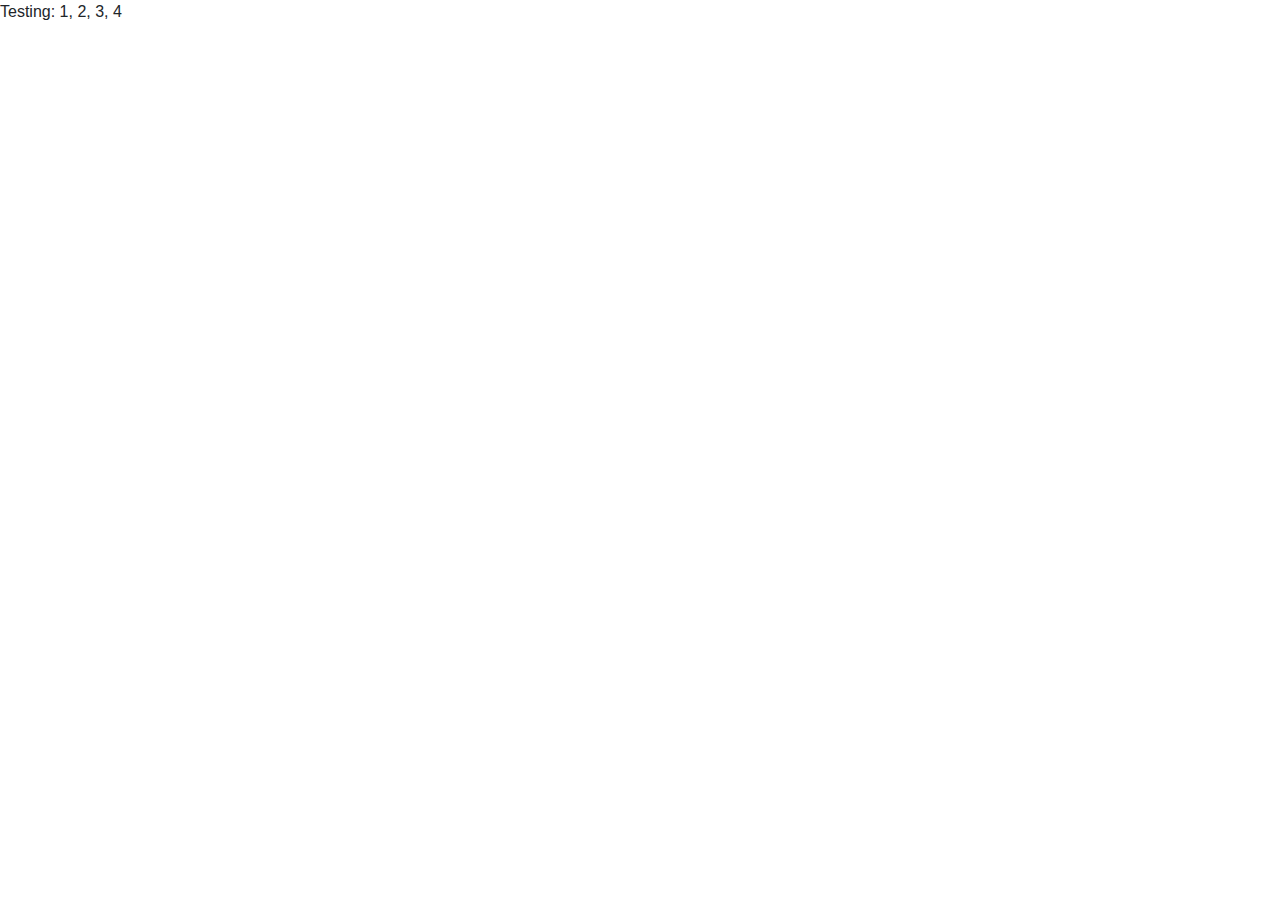
==== docs/index.html @ a134468c "first commit" ====
<!DOCTYPE html>
<html class="no-js" lang="en">
  <head>
    <title>Bootstrap 4 Layout</title>
    <meta http-equiv="x-ua-compatible" content="ie=edge">
    <meta name="viewport" content="width=device-width, initial-scale=1.0" />
    <link rel="stylesheet" href="css/styles.css">
  </head>

  <body>
    <!-- Content starts here -->
    <p>Testing: 1, 2, 3, 4</p>

    <!-- Closing scripts here -->
    <script src="js/jquery.js"></script>
    <script src="js/popper.js"></script>
    <script src="js/bootstrap.js"></script>
  </body>
</html>
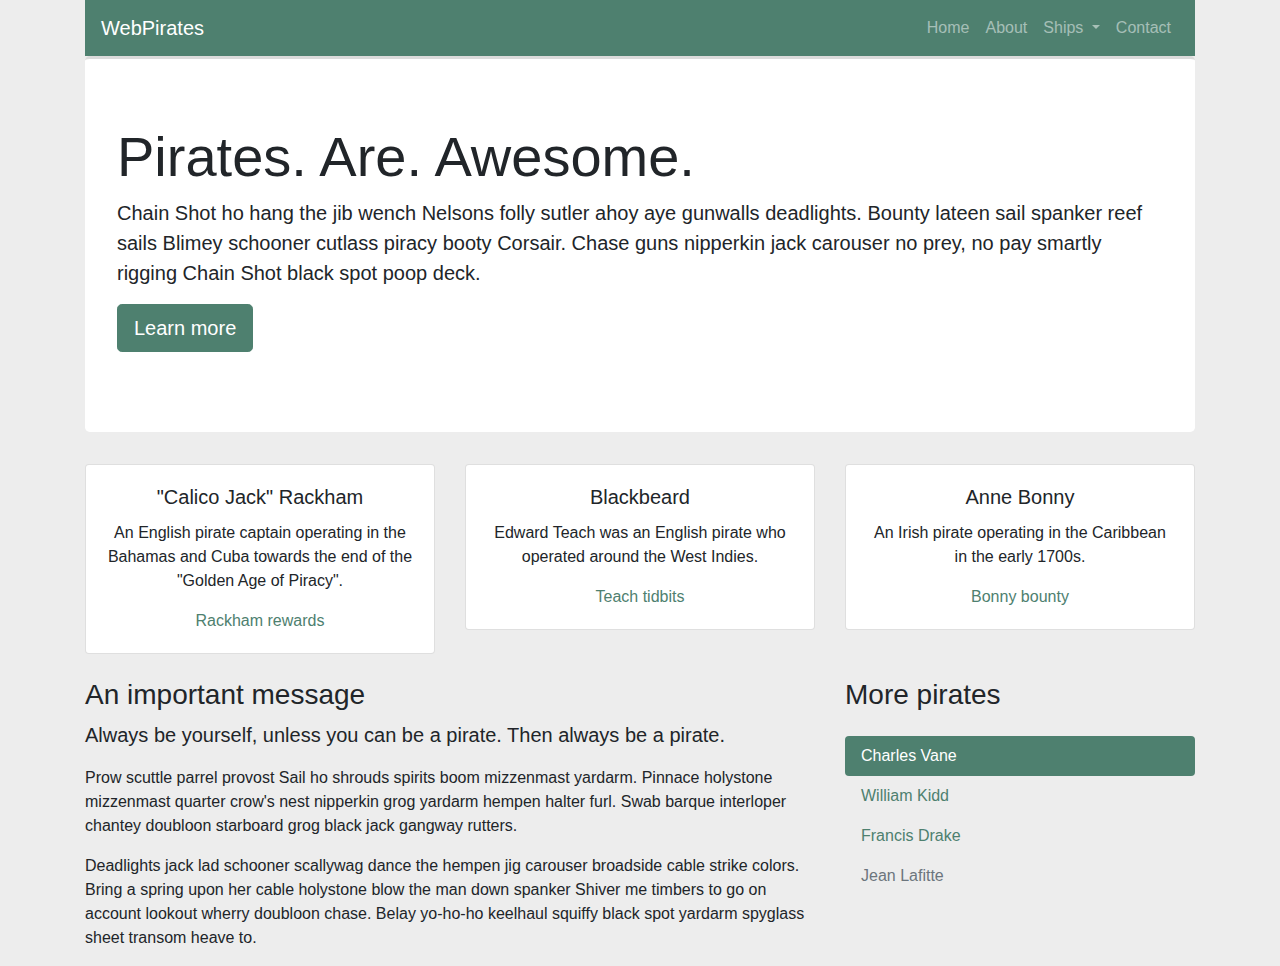
==== commit 9647b30c: "made site changes" ====
--- a/docs/index.html
+++ b/docs/index.html
@@ -9,8 +9,115 @@
 
   <body>
     <!-- Content starts here -->
-    <p>Testing: 1, 2, 3, 4</p>
+<div class="container">
+    <!-- <div class="row">
+      <div class="col-sm-3 col-md-4 bg-danger">
+        One of three columns
+      </div>
+      <div class="col-sm-6 col-md-4 bg-warning">
+        Two of three columns
+      </div>
+      <div class="col-sm-3 col-md-4 bg-success">
+        Three of three columns
+      </div>
+    </div> -->
+    <nav class="navbar navbar-expand-lg navbar-dark bg-primary">
+      <a class="navbar-brand" href="index.html">WebPirates</a>
+      <button class="navbar-toggler" type="button" data-toggle="collapse" data-target="#navbarSupportedContent">
+        <span class="navbar-toggler-icon"></span>
+      </button>
+      <div class="collapse navbar-collapse" id="navbarSupportedContent">
+        <ul class="navbar-nav ml-auto">
+          <li class="nav-item">
+            <a class="nav-link" href="#">Home</a>
+          </li>
+          <li class="nav-item">
+            <a class="nav-link" href="#">About</a>
+          </li>
+          <li class="nav-item dropdown">
+            <a class="nav-link dropdown-toggle" href="#" id="navbarDropdown" data-toggle="dropdown">
+              Ships
+            </a>
+            <div class="dropdown-menu">
+              <a class="dropdown-item" href="#">Ranger</a>
+              <a class="dropdown-item" href="#">Queen Anne's Revenge</a>
+              <a class="dropdown-item" href="#">William</a>
+            </div>
+          </li>
+          <li class="nav-item">
+            <a class="nav-link" href="#">Contact</a>
+          </li>
+        </ul>
+      </div>
+    </nav>
+    <div class="jumbotron">
+      <h1 class="display-4">Pirates. Are. Awesome.</h1>
+      <p class="lead">Chain Shot ho hang the jib wench Nelsons folly sutler ahoy aye gunwalls deadlights. Bounty lateen sail spanker reef sails Blimey schooner cutlass piracy booty Corsair. Chase guns nipperkin jack carouser no prey, no pay smartly rigging Chain Shot black spot poop deck.</p>
+      <p class="lead">
+        <a class="btn btn-primary btn-lg" href="#" role="button">Learn more</a>
+      </p>
+    </div>
+    <section>
+      <div class="row">
+        <div class="col-sm-12 col-lg-4">
+          <div class="card mb-4">
+            <div class="card-body text-center">
+              <h5 class="card-title">"Calico Jack" Rackham</h5>
+              <p class="card-text">An English pirate captain operating in the Bahamas and Cuba towards the end of the "Golden Age of Piracy".</p>
+              <a href="https://en.wikipedia.org/wiki/Calico_Jack" class="card-link">Rackham rewards</a>
+            </div>
+          </div>
+        </div>
+        <div class="col-sm-6 col-lg-4">
+          <div class="card mb-4">
+            <div class="card-body text-center">
+              <h5 class="card-title">Blackbeard</h5>
+              <p class="card-text">Edward Teach was an English pirate who operated around the West Indies.</p>
+              <a href="https://en.wikipedia.org/wiki/Blackbeard" class="card-link">Teach tidbits</a>
+            </div>
+          </div>
+        </div>
+        <div class="col-sm-6 col-lg-4">
+          <div class="card mb-4">
+            <div class="card-body text-center">
+              <h5 class="card-title">Anne Bonny</h5>
+              <p class="card-text">An Irish pirate operating in the Caribbean in the early 1700s.</p>
+              <a href="https://en.wikipedia.org/wiki/Anne_Bonny" class="card-link">Bonny bounty</a>
+            </div>
+          </div>
+        </div>
+      </div>
+    </section>
+    <section>
+      <div class="row mt-sm-4 mt-md-0">
+        <div class="col-sm-12 col-md-8 text-center text-md-left">
+            <h3>An important message</h3>
+            <p class="lead">Always be yourself, unless you can be a pirate. Then always be a pirate.</p>
+    
+            <p>Prow scuttle parrel provost Sail ho shrouds spirits boom mizzenmast yardarm. Pinnace holystone mizzenmast quarter crow's nest nipperkin grog yardarm hempen halter furl. Swab barque interloper chantey doubloon starboard grog black jack gangway rutters.</p>
+            <p>Deadlights jack lad schooner scallywag dance the hempen jig carouser broadside cable strike colors. Bring a spring upon her cable holystone blow the man down spanker Shiver me timbers to go on account lookout wherry doubloon chase. Belay yo-ho-ho keelhaul squiffy black spot yardarm spyglass sheet transom heave to.</p>
+          </div>
+          <div class="col-sm-12 col-md-4">
+            <h3 class="mb-4">More pirates</h3>
 
+            <ul class="nav flex-column nav-pills">
+              <li class="nav-item">
+                <a class="nav-link active" href="#">Charles Vane</a>
+              </li>
+              <li class="nav-item">
+                <a class="nav-link" href="#">William Kidd</a>
+              </li>
+              <li class="nav-item">
+                <a class="nav-link" href="#">Francis Drake</a>
+              </li>
+              <li class="nav-item">
+                <a class="nav-link disabled" href="#">Jean Lafitte</a>
+              </li>
+            </ul>
+        </div>
+      </div>
+    </section>
+  </div> 
     <!-- Closing scripts here -->
     <script src="js/jquery.js"></script>
     <script src="js/popper.js"></script>
--- a/docs/css/styles.css
+++ b/docs/css/styles.css
@@ -3,5 +3,5 @@
  * Copyright 2011-2021 The Bootstrap Authors
  * Copyright 2011-2021 Twitter, Inc.
  * Licensed under MIT (https://github.com/twbs/bootstrap/blob/main/LICENSE)
- */:root{--blue:#007bff;--indigo:#6610f2;--purple:#6f42c1;--pink:#e83e8c;--red:#dc3545;--orange:#fd7e14;--yellow:#ffc107;--green:#28a745;--teal:#20c997;--cyan:#17a2b8;--white:#fff;--gray:#6c757d;--gray-dark:#343a40;--primary:#007bff;--secondary:#6c757d;--success:#28a745;--info:#17a2b8;--warning:#ffc107;--danger:#dc3545;--light:#f8f9fa;--dark:#343a40;--breakpoint-xs:0;--breakpoint-sm:576px;--breakpoint-md:768px;--breakpoint-lg:992px;--breakpoint-xl:1200px;--font-family-sans-serif:-apple-system,BlinkMacSystemFont,"Segoe UI",Roboto,"Helvetica Neue",Arial,"Noto Sans","Liberation Sans",sans-serif,"Apple Color Emoji","Segoe UI Emoji","Segoe UI Symbol","Noto Color Emoji";--font-family-monospace:SFMono-Regular,Menlo,Monaco,Consolas,"Liberation Mono","Courier New",monospace}*,:after,:before{box-sizing:border-box}html{font-family:sans-serif;line-height:1.15;-webkit-text-size-adjust:100%;-webkit-tap-highlight-color:rgba(0,0,0,0)}article,aside,figcaption,figure,footer,header,hgroup,main,nav,section{display:block}body{margin:0;font-family:-apple-system,BlinkMacSystemFont,Segoe UI,Roboto,Helvetica Neue,Arial,Noto Sans,Liberation Sans,sans-serif,Apple Color Emoji,Segoe UI Emoji,Segoe UI Symbol,Noto Color Emoji;font-size:1rem;font-weight:400;line-height:1.5;color:#212529;text-align:left;background-color:#fff}[tabindex="-1"]:focus:not(:focus-visible){outline:0!important}hr{box-sizing:content-box;height:0;overflow:visible}h1,h2,h3,h4,h5,h6{margin-top:0;margin-bottom:.5rem}p{margin-top:0;margin-bottom:1rem}abbr[data-original-title],abbr[title]{text-decoration:underline;-webkit-text-decoration:underline dotted;-moz-text-decoration:underline dotted;text-decoration:underline dotted;cursor:help;border-bottom:0;-webkit-text-decoration-skip-ink:none;text-decoration-skip-ink:none}address{font-style:normal;line-height:inherit}address,dl,ol,ul{margin-bottom:1rem}dl,ol,ul{margin-top:0}ol ol,ol ul,ul ol,ul ul{margin-bottom:0}dt{font-weight:700}dd{margin-bottom:.5rem;margin-left:0}blockquote{margin:0 0 1rem}b,strong{font-weight:bolder}small{font-size:80%}sub,sup{position:relative;font-size:75%;line-height:0;vertical-align:baseline}sub{bottom:-.25em}sup{top:-.5em}a{color:#007bff;text-decoration:none;background-color:transparent}a:hover{color:#0056b3;text-decoration:underline}a:not([href]):not([class]),a:not([href]):not([class]):hover{color:inherit;text-decoration:none}code,kbd,pre,samp{font-family:SFMono-Regular,Menlo,Monaco,Consolas,Liberation Mono,Courier New,monospace;font-size:1em}pre{margin-top:0;margin-bottom:1rem;overflow:auto;-ms-overflow-style:scrollbar}figure{margin:0 0 1rem}img{border-style:none}img,svg{vertical-align:middle}svg{overflow:hidden}table{border-collapse:collapse}caption{padding-top:.75rem;padding-bottom:.75rem;color:#6c757d;text-align:left;caption-side:bottom}th{text-align:inherit;text-align:-webkit-match-parent}label{display:inline-block;margin-bottom:.5rem}button{border-radius:0}button:focus:not(:focus-visible){outline:0}button,input,optgroup,select,textarea{margin:0;font-family:inherit;font-size:inherit;line-height:inherit}button,input{overflow:visible}button,select{text-transform:none}[role=button]{cursor:pointer}select{word-wrap:normal}[type=button],[type=reset],[type=submit],button{-webkit-appearance:button}[type=button]:not(:disabled),[type=reset]:not(:disabled),[type=submit]:not(:disabled),button:not(:disabled){cursor:pointer}[type=button]::-moz-focus-inner,[type=reset]::-moz-focus-inner,[type=submit]::-moz-focus-inner,button::-moz-focus-inner{padding:0;border-style:none}input[type=checkbox],input[type=radio]{box-sizing:border-box;padding:0}textarea{overflow:auto;resize:vertical}fieldset{min-width:0;padding:0;margin:0;border:0}legend{display:block;width:100%;max-width:100%;padding:0;margin-bottom:.5rem;font-size:1.5rem;line-height:inherit;color:inherit;white-space:normal}progress{vertical-align:baseline}[type=number]::-webkit-inner-spin-button,[type=number]::-webkit-outer-spin-button{height:auto}[type=search]{outline-offset:-2px;-webkit-appearance:none}[type=search]::-webkit-search-decoration{-webkit-appearance:none}::-webkit-file-upload-button{font:inherit;-webkit-appearance:button}output{display:inline-block}summary{display:list-item;cursor:pointer}template{display:none}[hidden]{display:none!important}.h1,.h2,.h3,.h4,.h5,.h6,h1,h2,h3,h4,h5,h6{margin-bottom:.5rem;font-weight:500;line-height:1.2}.h1,h1{font-size:2.5rem}.h2,h2{font-size:2rem}.h3,h3{font-size:1.75rem}.h4,h4{font-size:1.5rem}.h5,h5{font-size:1.25rem}.h6,h6{font-size:1rem}.lead{font-size:1.25rem;font-weight:300}.display-1{font-size:6rem}.display-1,.display-2{font-weight:300;line-height:1.2}.display-2{font-size:5.5rem}.display-3{font-size:4.5rem}.display-3,.display-4{font-weight:300;line-height:1.2}.display-4{font-size:3.5rem}hr{margin-top:1rem;margin-bottom:1rem;border:0;border-top:1px solid rgba(0,0,0,.1)}.small,small{font-size:80%;font-weight:400}.mark,mark{padding:.2em;background-color:#fcf8e3}.list-inline,.list-unstyled{padding-left:0;list-style:none}.list-inline-item{display:inline-block}.list-inline-item:not(:last-child){margin-right:.5rem}.initialism{font-size:90%;text-transform:uppercase}.blockquote{margin-bottom:1rem;font-size:1.25rem}.blockquote-footer{display:block;font-size:80%;color:#6c757d}.blockquote-footer:before{content:"\2014\00A0"}.img-fluid,.img-thumbnail{max-width:100%;height:auto}.img-thumbnail{padding:.25rem;background-color:#fff;border:1px solid #dee2e6;border-radius:.25rem}.figure{display:inline-block}.figure-img{margin-bottom:.5rem;line-height:1}.figure-caption{font-size:90%;color:#6c757d}code{font-size:87.5%;color:#e83e8c;word-wrap:break-word}a>code{color:inherit}kbd{padding:.2rem .4rem;font-size:87.5%;color:#fff;background-color:#212529;border-radius:.2rem}kbd kbd{padding:0;font-size:100%;font-weight:700}pre{display:block;font-size:87.5%;color:#212529}pre code{font-size:inherit;color:inherit;word-break:normal}.pre-scrollable{max-height:340px;overflow-y:scroll}.container,.container-fluid,.container-lg,.container-md,.container-sm,.container-xl{width:100%;padding-right:15px;padding-left:15px;margin-right:auto;margin-left:auto}@media (min-width:576px){.container,.container-sm{max-width:540px}}@media (min-width:768px){.container,.container-md,.container-sm{max-width:720px}}@media (min-width:992px){.container,.container-lg,.container-md,.container-sm{max-width:960px}}@media (min-width:1200px){.container,.container-lg,.container-md,.container-sm,.container-xl{max-width:1140px}}.row{display:-webkit-flex;display:-ms-flexbox;display:flex;-webkit-flex-wrap:wrap;-ms-flex-wrap:wrap;flex-wrap:wrap;margin-right:-15px;margin-left:-15px}.no-gutters{margin-right:0;margin-left:0}.no-gutters>.col,.no-gutters>[class*=col-]{padding-right:0;padding-left:0}.col,.col-1,.col-2,.col-3,.col-4,.col-5,.col-6,.col-7,.col-8,.col-9,.col-10,.col-11,.col-12,.col-auto,.col-lg,.col-lg-1,.col-lg-2,.col-lg-3,.col-lg-4,.col-lg-5,.col-lg-6,.col-lg-7,.col-lg-8,.col-lg-9,.col-lg-10,.col-lg-11,.col-lg-12,.col-lg-auto,.col-md,.col-md-1,.col-md-2,.col-md-3,.col-md-4,.col-md-5,.col-md-6,.col-md-7,.col-md-8,.col-md-9,.col-md-10,.col-md-11,.col-md-12,.col-md-auto,.col-sm,.col-sm-1,.col-sm-2,.col-sm-3,.col-sm-4,.col-sm-5,.col-sm-6,.col-sm-7,.col-sm-8,.col-sm-9,.col-sm-10,.col-sm-11,.col-sm-12,.col-sm-auto,.col-xl,.col-xl-1,.col-xl-2,.col-xl-3,.col-xl-4,.col-xl-5,.col-xl-6,.col-xl-7,.col-xl-8,.col-xl-9,.col-xl-10,.col-xl-11,.col-xl-12,.col-xl-auto{position:relative;width:100%;padding-right:15px;padding-left:15px}.col{-webkit-flex-basis:0;-ms-flex-preferred-size:0;flex-basis:0;-webkit-flex-grow:1;-ms-flex-positive:1;flex-grow:1;max-width:100%}.row-cols-1>*{-webkit-flex:0 0 100%;-ms-flex:0 0 100%;flex:0 0 100%;max-width:100%}.row-cols-2>*{-webkit-flex:0 0 50%;-ms-flex:0 0 50%;flex:0 0 50%;max-width:50%}.row-cols-3>*{-webkit-flex:0 0 33.33333%;-ms-flex:0 0 33.33333%;flex:0 0 33.33333%;max-width:33.33333%}.row-cols-4>*{-webkit-flex:0 0 25%;-ms-flex:0 0 25%;flex:0 0 25%;max-width:25%}.row-cols-5>*{-webkit-flex:0 0 20%;-ms-flex:0 0 20%;flex:0 0 20%;max-width:20%}.row-cols-6>*{-webkit-flex:0 0 16.66667%;-ms-flex:0 0 16.66667%;flex:0 0 16.66667%;max-width:16.66667%}.col-auto{-webkit-flex:0 0 auto;-ms-flex:0 0 auto;flex:0 0 auto;width:auto;max-width:100%}.col-1{-webkit-flex:0 0 8.33333%;-ms-flex:0 0 8.33333%;flex:0 0 8.33333%;max-width:8.33333%}.col-2{-webkit-flex:0 0 16.66667%;-ms-flex:0 0 16.66667%;flex:0 0 16.66667%;max-width:16.66667%}.col-3{-webkit-flex:0 0 25%;-ms-flex:0 0 25%;flex:0 0 25%;max-width:25%}.col-4{-webkit-flex:0 0 33.33333%;-ms-flex:0 0 33.33333%;flex:0 0 33.33333%;max-width:33.33333%}.col-5{-webkit-flex:0 0 41.66667%;-ms-flex:0 0 41.66667%;flex:0 0 41.66667%;max-width:41.66667%}.col-6{-webkit-flex:0 0 50%;-ms-flex:0 0 50%;flex:0 0 50%;max-width:50%}.col-7{-webkit-flex:0 0 58.33333%;-ms-flex:0 0 58.33333%;flex:0 0 58.33333%;max-width:58.33333%}.col-8{-webkit-flex:0 0 66.66667%;-ms-flex:0 0 66.66667%;flex:0 0 66.66667%;max-width:66.66667%}.col-9{-webkit-flex:0 0 75%;-ms-flex:0 0 75%;flex:0 0 75%;max-width:75%}.col-10{-webkit-flex:0 0 83.33333%;-ms-flex:0 0 83.33333%;flex:0 0 83.33333%;max-width:83.33333%}.col-11{-webkit-flex:0 0 91.66667%;-ms-flex:0 0 91.66667%;flex:0 0 91.66667%;max-width:91.66667%}.col-12{-webkit-flex:0 0 100%;-ms-flex:0 0 100%;flex:0 0 100%;max-width:100%}.order-first{-webkit-order:-1;-ms-flex-order:-1;order:-1}.order-last{-webkit-order:13;-ms-flex-order:13;order:13}.order-0{-webkit-order:0;-ms-flex-order:0;order:0}.order-1{-webkit-order:1;-ms-flex-order:1;order:1}.order-2{-webkit-order:2;-ms-flex-order:2;order:2}.order-3{-webkit-order:3;-ms-flex-order:3;order:3}.order-4{-webkit-order:4;-ms-flex-order:4;order:4}.order-5{-webkit-order:5;-ms-flex-order:5;order:5}.order-6{-webkit-order:6;-ms-flex-order:6;order:6}.order-7{-webkit-order:7;-ms-flex-order:7;order:7}.order-8{-webkit-order:8;-ms-flex-order:8;order:8}.order-9{-webkit-order:9;-ms-flex-order:9;order:9}.order-10{-webkit-order:10;-ms-flex-order:10;order:10}.order-11{-webkit-order:11;-ms-flex-order:11;order:11}.order-12{-webkit-order:12;-ms-flex-order:12;order:12}.offset-1{margin-left:8.33333%}.offset-2{margin-left:16.66667%}.offset-3{margin-left:25%}.offset-4{margin-left:33.33333%}.offset-5{margin-left:41.66667%}.offset-6{margin-left:50%}.offset-7{margin-left:58.33333%}.offset-8{margin-left:66.66667%}.offset-9{margin-left:75%}.offset-10{margin-left:83.33333%}.offset-11{margin-left:91.66667%}@media (min-width:576px){.col-sm{-webkit-flex-basis:0;-ms-flex-preferred-size:0;flex-basis:0;-webkit-flex-grow:1;-ms-flex-positive:1;flex-grow:1;max-width:100%}.row-cols-sm-1>*{-webkit-flex:0 0 100%;-ms-flex:0 0 100%;flex:0 0 100%;max-width:100%}.row-cols-sm-2>*{-webkit-flex:0 0 50%;-ms-flex:0 0 50%;flex:0 0 50%;max-width:50%}.row-cols-sm-3>*{-webkit-flex:0 0 33.33333%;-ms-flex:0 0 33.33333%;flex:0 0 33.33333%;max-width:33.33333%}.row-cols-sm-4>*{-webkit-flex:0 0 25%;-ms-flex:0 0 25%;flex:0 0 25%;max-width:25%}.row-cols-sm-5>*{-webkit-flex:0 0 20%;-ms-flex:0 0 20%;flex:0 0 20%;max-width:20%}.row-cols-sm-6>*{-webkit-flex:0 0 16.66667%;-ms-flex:0 0 16.66667%;flex:0 0 16.66667%;max-width:16.66667%}.col-sm-auto{-webkit-flex:0 0 auto;-ms-flex:0 0 auto;flex:0 0 auto;width:auto;max-width:100%}.col-sm-1{-webkit-flex:0 0 8.33333%;-ms-flex:0 0 8.33333%;flex:0 0 8.33333%;max-width:8.33333%}.col-sm-2{-webkit-flex:0 0 16.66667%;-ms-flex:0 0 16.66667%;flex:0 0 16.66667%;max-width:16.66667%}.col-sm-3{-webkit-flex:0 0 25%;-ms-flex:0 0 25%;flex:0 0 25%;max-width:25%}.col-sm-4{-webkit-flex:0 0 33.33333%;-ms-flex:0 0 33.33333%;flex:0 0 33.33333%;max-width:33.33333%}.col-sm-5{-webkit-flex:0 0 41.66667%;-ms-flex:0 0 41.66667%;flex:0 0 41.66667%;max-width:41.66667%}.col-sm-6{-webkit-flex:0 0 50%;-ms-flex:0 0 50%;flex:0 0 50%;max-width:50%}.col-sm-7{-webkit-flex:0 0 58.33333%;-ms-flex:0 0 58.33333%;flex:0 0 58.33333%;max-width:58.33333%}.col-sm-8{-webkit-flex:0 0 66.66667%;-ms-flex:0 0 66.66667%;flex:0 0 66.66667%;max-width:66.66667%}.col-sm-9{-webkit-flex:0 0 75%;-ms-flex:0 0 75%;flex:0 0 75%;max-width:75%}.col-sm-10{-webkit-flex:0 0 83.33333%;-ms-flex:0 0 83.33333%;flex:0 0 83.33333%;max-width:83.33333%}.col-sm-11{-webkit-flex:0 0 91.66667%;-ms-flex:0 0 91.66667%;flex:0 0 91.66667%;max-width:91.66667%}.col-sm-12{-webkit-flex:0 0 100%;-ms-flex:0 0 100%;flex:0 0 100%;max-width:100%}.order-sm-first{-webkit-order:-1;-ms-flex-order:-1;order:-1}.order-sm-last{-webkit-order:13;-ms-flex-order:13;order:13}.order-sm-0{-webkit-order:0;-ms-flex-order:0;order:0}.order-sm-1{-webkit-order:1;-ms-flex-order:1;order:1}.order-sm-2{-webkit-order:2;-ms-flex-order:2;order:2}.order-sm-3{-webkit-order:3;-ms-flex-order:3;order:3}.order-sm-4{-webkit-order:4;-ms-flex-order:4;order:4}.order-sm-5{-webkit-order:5;-ms-flex-order:5;order:5}.order-sm-6{-webkit-order:6;-ms-flex-order:6;order:6}.order-sm-7{-webkit-order:7;-ms-flex-order:7;order:7}.order-sm-8{-webkit-order:8;-ms-flex-order:8;order:8}.order-sm-9{-webkit-order:9;-ms-flex-order:9;order:9}.order-sm-10{-webkit-order:10;-ms-flex-order:10;order:10}.order-sm-11{-webkit-order:11;-ms-flex-order:11;order:11}.order-sm-12{-webkit-order:12;-ms-flex-order:12;order:12}.offset-sm-0{margin-left:0}.offset-sm-1{margin-left:8.33333%}.offset-sm-2{margin-left:16.66667%}.offset-sm-3{margin-left:25%}.offset-sm-4{margin-left:33.33333%}.offset-sm-5{margin-left:41.66667%}.offset-sm-6{margin-left:50%}.offset-sm-7{margin-left:58.33333%}.offset-sm-8{margin-left:66.66667%}.offset-sm-9{margin-left:75%}.offset-sm-10{margin-left:83.33333%}.offset-sm-11{margin-left:91.66667%}}@media (min-width:768px){.col-md{-webkit-flex-basis:0;-ms-flex-preferred-size:0;flex-basis:0;-webkit-flex-grow:1;-ms-flex-positive:1;flex-grow:1;max-width:100%}.row-cols-md-1>*{-webkit-flex:0 0 100%;-ms-flex:0 0 100%;flex:0 0 100%;max-width:100%}.row-cols-md-2>*{-webkit-flex:0 0 50%;-ms-flex:0 0 50%;flex:0 0 50%;max-width:50%}.row-cols-md-3>*{-webkit-flex:0 0 33.33333%;-ms-flex:0 0 33.33333%;flex:0 0 33.33333%;max-width:33.33333%}.row-cols-md-4>*{-webkit-flex:0 0 25%;-ms-flex:0 0 25%;flex:0 0 25%;max-width:25%}.row-cols-md-5>*{-webkit-flex:0 0 20%;-ms-flex:0 0 20%;flex:0 0 20%;max-width:20%}.row-cols-md-6>*{-webkit-flex:0 0 16.66667%;-ms-flex:0 0 16.66667%;flex:0 0 16.66667%;max-width:16.66667%}.col-md-auto{-webkit-flex:0 0 auto;-ms-flex:0 0 auto;flex:0 0 auto;width:auto;max-width:100%}.col-md-1{-webkit-flex:0 0 8.33333%;-ms-flex:0 0 8.33333%;flex:0 0 8.33333%;max-width:8.33333%}.col-md-2{-webkit-flex:0 0 16.66667%;-ms-flex:0 0 16.66667%;flex:0 0 16.66667%;max-width:16.66667%}.col-md-3{-webkit-flex:0 0 25%;-ms-flex:0 0 25%;flex:0 0 25%;max-width:25%}.col-md-4{-webkit-flex:0 0 33.33333%;-ms-flex:0 0 33.33333%;flex:0 0 33.33333%;max-width:33.33333%}.col-md-5{-webkit-flex:0 0 41.66667%;-ms-flex:0 0 41.66667%;flex:0 0 41.66667%;max-width:41.66667%}.col-md-6{-webkit-flex:0 0 50%;-ms-flex:0 0 50%;flex:0 0 50%;max-width:50%}.col-md-7{-webkit-flex:0 0 58.33333%;-ms-flex:0 0 58.33333%;flex:0 0 58.33333%;max-width:58.33333%}.col-md-8{-webkit-flex:0 0 66.66667%;-ms-flex:0 0 66.66667%;flex:0 0 66.66667%;max-width:66.66667%}.col-md-9{-webkit-flex:0 0 75%;-ms-flex:0 0 75%;flex:0 0 75%;max-width:75%}.col-md-10{-webkit-flex:0 0 83.33333%;-ms-flex:0 0 83.33333%;flex:0 0 83.33333%;max-width:83.33333%}.col-md-11{-webkit-flex:0 0 91.66667%;-ms-flex:0 0 91.66667%;flex:0 0 91.66667%;max-width:91.66667%}.col-md-12{-webkit-flex:0 0 100%;-ms-flex:0 0 100%;flex:0 0 100%;max-width:100%}.order-md-first{-webkit-order:-1;-ms-flex-order:-1;order:-1}.order-md-last{-webkit-order:13;-ms-flex-order:13;order:13}.order-md-0{-webkit-order:0;-ms-flex-order:0;order:0}.order-md-1{-webkit-order:1;-ms-flex-order:1;order:1}.order-md-2{-webkit-order:2;-ms-flex-order:2;order:2}.order-md-3{-webkit-order:3;-ms-flex-order:3;order:3}.order-md-4{-webkit-order:4;-ms-flex-order:4;order:4}.order-md-5{-webkit-order:5;-ms-flex-order:5;order:5}.order-md-6{-webkit-order:6;-ms-flex-order:6;order:6}.order-md-7{-webkit-order:7;-ms-flex-order:7;order:7}.order-md-8{-webkit-order:8;-ms-flex-order:8;order:8}.order-md-9{-webkit-order:9;-ms-flex-order:9;order:9}.order-md-10{-webkit-order:10;-ms-flex-order:10;order:10}.order-md-11{-webkit-order:11;-ms-flex-order:11;order:11}.order-md-12{-webkit-order:12;-ms-flex-order:12;order:12}.offset-md-0{margin-left:0}.offset-md-1{margin-left:8.33333%}.offset-md-2{margin-left:16.66667%}.offset-md-3{margin-left:25%}.offset-md-4{margin-left:33.33333%}.offset-md-5{margin-left:41.66667%}.offset-md-6{margin-left:50%}.offset-md-7{margin-left:58.33333%}.offset-md-8{margin-left:66.66667%}.offset-md-9{margin-left:75%}.offset-md-10{margin-left:83.33333%}.offset-md-11{margin-left:91.66667%}}@media (min-width:992px){.col-lg{-webkit-flex-basis:0;-ms-flex-preferred-size:0;flex-basis:0;-webkit-flex-grow:1;-ms-flex-positive:1;flex-grow:1;max-width:100%}.row-cols-lg-1>*{-webkit-flex:0 0 100%;-ms-flex:0 0 100%;flex:0 0 100%;max-width:100%}.row-cols-lg-2>*{-webkit-flex:0 0 50%;-ms-flex:0 0 50%;flex:0 0 50%;max-width:50%}.row-cols-lg-3>*{-webkit-flex:0 0 33.33333%;-ms-flex:0 0 33.33333%;flex:0 0 33.33333%;max-width:33.33333%}.row-cols-lg-4>*{-webkit-flex:0 0 25%;-ms-flex:0 0 25%;flex:0 0 25%;max-width:25%}.row-cols-lg-5>*{-webkit-flex:0 0 20%;-ms-flex:0 0 20%;flex:0 0 20%;max-width:20%}.row-cols-lg-6>*{-webkit-flex:0 0 16.66667%;-ms-flex:0 0 16.66667%;flex:0 0 16.66667%;max-width:16.66667%}.col-lg-auto{-webkit-flex:0 0 auto;-ms-flex:0 0 auto;flex:0 0 auto;width:auto;max-width:100%}.col-lg-1{-webkit-flex:0 0 8.33333%;-ms-flex:0 0 8.33333%;flex:0 0 8.33333%;max-width:8.33333%}.col-lg-2{-webkit-flex:0 0 16.66667%;-ms-flex:0 0 16.66667%;flex:0 0 16.66667%;max-width:16.66667%}.col-lg-3{-webkit-flex:0 0 25%;-ms-flex:0 0 25%;flex:0 0 25%;max-width:25%}.col-lg-4{-webkit-flex:0 0 33.33333%;-ms-flex:0 0 33.33333%;flex:0 0 33.33333%;max-width:33.33333%}.col-lg-5{-webkit-flex:0 0 41.66667%;-ms-flex:0 0 41.66667%;flex:0 0 41.66667%;max-width:41.66667%}.col-lg-6{-webkit-flex:0 0 50%;-ms-flex:0 0 50%;flex:0 0 50%;max-width:50%}.col-lg-7{-webkit-flex:0 0 58.33333%;-ms-flex:0 0 58.33333%;flex:0 0 58.33333%;max-width:58.33333%}.col-lg-8{-webkit-flex:0 0 66.66667%;-ms-flex:0 0 66.66667%;flex:0 0 66.66667%;max-width:66.66667%}.col-lg-9{-webkit-flex:0 0 75%;-ms-flex:0 0 75%;flex:0 0 75%;max-width:75%}.col-lg-10{-webkit-flex:0 0 83.33333%;-ms-flex:0 0 83.33333%;flex:0 0 83.33333%;max-width:83.33333%}.col-lg-11{-webkit-flex:0 0 91.66667%;-ms-flex:0 0 91.66667%;flex:0 0 91.66667%;max-width:91.66667%}.col-lg-12{-webkit-flex:0 0 100%;-ms-flex:0 0 100%;flex:0 0 100%;max-width:100%}.order-lg-first{-webkit-order:-1;-ms-flex-order:-1;order:-1}.order-lg-last{-webkit-order:13;-ms-flex-order:13;order:13}.order-lg-0{-webkit-order:0;-ms-flex-order:0;order:0}.order-lg-1{-webkit-order:1;-ms-flex-order:1;order:1}.order-lg-2{-webkit-order:2;-ms-flex-order:2;order:2}.order-lg-3{-webkit-order:3;-ms-flex-order:3;order:3}.order-lg-4{-webkit-order:4;-ms-flex-order:4;order:4}.order-lg-5{-webkit-order:5;-ms-flex-order:5;order:5}.order-lg-6{-webkit-order:6;-ms-flex-order:6;order:6}.order-lg-7{-webkit-order:7;-ms-flex-order:7;order:7}.order-lg-8{-webkit-order:8;-ms-flex-order:8;order:8}.order-lg-9{-webkit-order:9;-ms-flex-order:9;order:9}.order-lg-10{-webkit-order:10;-ms-flex-order:10;order:10}.order-lg-11{-webkit-order:11;-ms-flex-order:11;order:11}.order-lg-12{-webkit-order:12;-ms-flex-order:12;order:12}.offset-lg-0{margin-left:0}.offset-lg-1{margin-left:8.33333%}.offset-lg-2{margin-left:16.66667%}.offset-lg-3{margin-left:25%}.offset-lg-4{margin-left:33.33333%}.offset-lg-5{margin-left:41.66667%}.offset-lg-6{margin-left:50%}.offset-lg-7{margin-left:58.33333%}.offset-lg-8{margin-left:66.66667%}.offset-lg-9{margin-left:75%}.offset-lg-10{margin-left:83.33333%}.offset-lg-11{margin-left:91.66667%}}@media (min-width:1200px){.col-xl{-webkit-flex-basis:0;-ms-flex-preferred-size:0;flex-basis:0;-webkit-flex-grow:1;-ms-flex-positive:1;flex-grow:1;max-width:100%}.row-cols-xl-1>*{-webkit-flex:0 0 100%;-ms-flex:0 0 100%;flex:0 0 100%;max-width:100%}.row-cols-xl-2>*{-webkit-flex:0 0 50%;-ms-flex:0 0 50%;flex:0 0 50%;max-width:50%}.row-cols-xl-3>*{-webkit-flex:0 0 33.33333%;-ms-flex:0 0 33.33333%;flex:0 0 33.33333%;max-width:33.33333%}.row-cols-xl-4>*{-webkit-flex:0 0 25%;-ms-flex:0 0 25%;flex:0 0 25%;max-width:25%}.row-cols-xl-5>*{-webkit-flex:0 0 20%;-ms-flex:0 0 20%;flex:0 0 20%;max-width:20%}.row-cols-xl-6>*{-webkit-flex:0 0 16.66667%;-ms-flex:0 0 16.66667%;flex:0 0 16.66667%;max-width:16.66667%}.col-xl-auto{-webkit-flex:0 0 auto;-ms-flex:0 0 auto;flex:0 0 auto;width:auto;max-width:100%}.col-xl-1{-webkit-flex:0 0 8.33333%;-ms-flex:0 0 8.33333%;flex:0 0 8.33333%;max-width:8.33333%}.col-xl-2{-webkit-flex:0 0 16.66667%;-ms-flex:0 0 16.66667%;flex:0 0 16.66667%;max-width:16.66667%}.col-xl-3{-webkit-flex:0 0 25%;-ms-flex:0 0 25%;flex:0 0 25%;max-width:25%}.col-xl-4{-webkit-flex:0 0 33.33333%;-ms-flex:0 0 33.33333%;flex:0 0 33.33333%;max-width:33.33333%}.col-xl-5{-webkit-flex:0 0 41.66667%;-ms-flex:0 0 41.66667%;flex:0 0 41.66667%;max-width:41.66667%}.col-xl-6{-webkit-flex:0 0 50%;-ms-flex:0 0 50%;flex:0 0 50%;max-width:50%}.col-xl-7{-webkit-flex:0 0 58.33333%;-ms-flex:0 0 58.33333%;flex:0 0 58.33333%;max-width:58.33333%}.col-xl-8{-webkit-flex:0 0 66.66667%;-ms-flex:0 0 66.66667%;flex:0 0 66.66667%;max-width:66.66667%}.col-xl-9{-webkit-flex:0 0 75%;-ms-flex:0 0 75%;flex:0 0 75%;max-width:75%}.col-xl-10{-webkit-flex:0 0 83.33333%;-ms-flex:0 0 83.33333%;flex:0 0 83.33333%;max-width:83.33333%}.col-xl-11{-webkit-flex:0 0 91.66667%;-ms-flex:0 0 91.66667%;flex:0 0 91.66667%;max-width:91.66667%}.col-xl-12{-webkit-flex:0 0 100%;-ms-flex:0 0 100%;flex:0 0 100%;max-width:100%}.order-xl-first{-webkit-order:-1;-ms-flex-order:-1;order:-1}.order-xl-last{-webkit-order:13;-ms-flex-order:13;order:13}.order-xl-0{-webkit-order:0;-ms-flex-order:0;order:0}.order-xl-1{-webkit-order:1;-ms-flex-order:1;order:1}.order-xl-2{-webkit-order:2;-ms-flex-order:2;order:2}.order-xl-3{-webkit-order:3;-ms-flex-order:3;order:3}.order-xl-4{-webkit-order:4;-ms-flex-order:4;order:4}.order-xl-5{-webkit-order:5;-ms-flex-order:5;order:5}.order-xl-6{-webkit-order:6;-ms-flex-order:6;order:6}.order-xl-7{-webkit-order:7;-ms-flex-order:7;order:7}.order-xl-8{-webkit-order:8;-ms-flex-order:8;order:8}.order-xl-9{-webkit-order:9;-ms-flex-order:9;order:9}.order-xl-10{-webkit-order:10;-ms-flex-order:10;order:10}.order-xl-11{-webkit-order:11;-ms-flex-order:11;order:11}.order-xl-12{-webkit-order:12;-ms-flex-order:12;order:12}.offset-xl-0{margin-left:0}.offset-xl-1{margin-left:8.33333%}.offset-xl-2{margin-left:16.66667%}.offset-xl-3{margin-left:25%}.offset-xl-4{margin-left:33.33333%}.offset-xl-5{margin-left:41.66667%}.offset-xl-6{margin-left:50%}.offset-xl-7{margin-left:58.33333%}.offset-xl-8{margin-left:66.66667%}.offset-xl-9{margin-left:75%}.offset-xl-10{margin-left:83.33333%}.offset-xl-11{margin-left:91.66667%}}.table{width:100%;margin-bottom:1rem;color:#212529}.table td,.table th{padding:.75rem;vertical-align:top;border-top:1px solid #dee2e6}.table thead th{vertical-align:bottom;border-bottom:2px solid #dee2e6}.table tbody+tbody{border-top:2px solid #dee2e6}.table-sm td,.table-sm th{padding:.3rem}.table-bordered,.table-bordered td,.table-bordered th{border:1px solid #dee2e6}.table-bordered thead td,.table-bordered thead th{border-bottom-width:2px}.table-borderless tbody+tbody,.table-borderless td,.table-borderless th,.table-borderless thead th{border:0}.table-striped tbody tr:nth-of-type(odd){background-color:rgba(0,0,0,.05)}.table-hover tbody tr:hover{color:#212529;background-color:rgba(0,0,0,.075)}.table-primary,.table-primary>td,.table-primary>th{background-color:#b8daff}.table-primary tbody+tbody,.table-primary td,.table-primary th,.table-primary thead th{border-color:#7abaff}.table-hover .table-primary:hover,.table-hover .table-primary:hover>td,.table-hover .table-primary:hover>th{background-color:#9fcdff}.table-secondary,.table-secondary>td,.table-secondary>th{background-color:#d6d8db}.table-secondary tbody+tbody,.table-secondary td,.table-secondary th,.table-secondary thead th{border-color:#b3b7bb}.table-hover .table-secondary:hover,.table-hover .table-secondary:hover>td,.table-hover .table-secondary:hover>th{background-color:#c8cbcf}.table-success,.table-success>td,.table-success>th{background-color:#c3e6cb}.table-success tbody+tbody,.table-success td,.table-success th,.table-success thead th{border-color:#8fd19e}.table-hover .table-success:hover,.table-hover .table-success:hover>td,.table-hover .table-success:hover>th{background-color:#b1dfbb}.table-info,.table-info>td,.table-info>th{background-color:#bee5eb}.table-info tbody+tbody,.table-info td,.table-info th,.table-info thead th{border-color:#86cfda}.table-hover .table-info:hover,.table-hover .table-info:hover>td,.table-hover .table-info:hover>th{background-color:#abdde5}.table-warning,.table-warning>td,.table-warning>th{background-color:#ffeeba}.table-warning tbody+tbody,.table-warning td,.table-warning th,.table-warning thead th{border-color:#ffdf7e}.table-hover .table-warning:hover,.table-hover .table-warning:hover>td,.table-hover .table-warning:hover>th{background-color:#ffe8a1}.table-danger,.table-danger>td,.table-danger>th{background-color:#f5c6cb}.table-danger tbody+tbody,.table-danger td,.table-danger th,.table-danger thead th{border-color:#ed969e}.table-hover .table-danger:hover,.table-hover .table-danger:hover>td,.table-hover .table-danger:hover>th{background-color:#f1b0b7}.table-light,.table-light>td,.table-light>th{background-color:#fdfdfe}.table-light tbody+tbody,.table-light td,.table-light th,.table-light thead th{border-color:#fbfcfc}.table-hover .table-light:hover,.table-hover .table-light:hover>td,.table-hover .table-light:hover>th{background-color:#ececf6}.table-dark,.table-dark>td,.table-dark>th{background-color:#c6c8ca}.table-dark tbody+tbody,.table-dark td,.table-dark th,.table-dark thead th{border-color:#95999c}.table-hover .table-dark:hover,.table-hover .table-dark:hover>td,.table-hover .table-dark:hover>th{background-color:#b9bbbe}.table-active,.table-active>td,.table-active>th,.table-hover .table-active:hover,.table-hover .table-active:hover>td,.table-hover .table-active:hover>th{background-color:rgba(0,0,0,.075)}.table .thead-dark th{color:#fff;background-color:#343a40;border-color:#454d55}.table .thead-light th{color:#495057;background-color:#e9ecef;border-color:#dee2e6}.table-dark{color:#fff;background-color:#343a40}.table-dark td,.table-dark th,.table-dark thead th{border-color:#454d55}.table-dark.table-bordered{border:0}.table-dark.table-striped tbody tr:nth-of-type(odd){background-color:hsla(0,0%,100%,.05)}.table-dark.table-hover tbody tr:hover{color:#fff;background-color:hsla(0,0%,100%,.075)}@media (max-width:575.98px){.table-responsive-sm{display:block;width:100%;overflow-x:auto;-webkit-overflow-scrolling:touch}.table-responsive-sm>.table-bordered{border:0}}@media (max-width:767.98px){.table-responsive-md{display:block;width:100%;overflow-x:auto;-webkit-overflow-scrolling:touch}.table-responsive-md>.table-bordered{border:0}}@media (max-width:991.98px){.table-responsive-lg{display:block;width:100%;overflow-x:auto;-webkit-overflow-scrolling:touch}.table-responsive-lg>.table-bordered{border:0}}@media (max-width:1199.98px){.table-responsive-xl{display:block;width:100%;overflow-x:auto;-webkit-overflow-scrolling:touch}.table-responsive-xl>.table-bordered{border:0}}.table-responsive{display:block;width:100%;overflow-x:auto;-webkit-overflow-scrolling:touch}.table-responsive>.table-bordered{border:0}.form-control{display:block;width:100%;height:calc(1.5em + .75rem + 2px);padding:.375rem .75rem;font-size:1rem;font-weight:400;line-height:1.5;color:#495057;background-color:#fff;background-clip:padding-box;border:1px solid #ced4da;border-radius:.25rem;transition:border-color .15s ease-in-out,box-shadow .15s ease-in-out}@media (prefers-reduced-motion:reduce){.form-control{transition:none}}.form-control::-ms-expand{background-color:transparent;border:0}.form-control:-moz-focusring{color:transparent;text-shadow:0 0 0 #495057}.form-control:focus{color:#495057;background-color:#fff;border-color:#80bdff;outline:0;box-shadow:0 0 0 .2rem rgba(0,123,255,.25)}.form-control::-webkit-input-placeholder{color:#6c757d;opacity:1}.form-control::-moz-placeholder{color:#6c757d;opacity:1}.form-control:-ms-input-placeholder{color:#6c757d;opacity:1}.form-control::-ms-input-placeholder{color:#6c757d;opacity:1}.form-control::placeholder{color:#6c757d;opacity:1}.form-control:disabled,.form-control[readonly]{background-color:#e9ecef;opacity:1}input[type=date].form-control,input[type=datetime-local].form-control,input[type=month].form-control,input[type=time].form-control{-webkit-appearance:none;-moz-appearance:none;appearance:none}select.form-control:focus::-ms-value{color:#495057;background-color:#fff}.form-control-file,.form-control-range{display:block;width:100%}.col-form-label{padding-top:calc(.375rem + 1px);padding-bottom:calc(.375rem + 1px);margin-bottom:0;font-size:inherit;line-height:1.5}.col-form-label-lg{padding-top:calc(.5rem + 1px);padding-bottom:calc(.5rem + 1px);font-size:1.25rem;line-height:1.5}.col-form-label-sm{padding-top:calc(.25rem + 1px);padding-bottom:calc(.25rem + 1px);font-size:.875rem;line-height:1.5}.form-control-plaintext{display:block;width:100%;padding:.375rem 0;margin-bottom:0;font-size:1rem;line-height:1.5;color:#212529;background-color:transparent;border:solid transparent;border-width:1px 0}.form-control-plaintext.form-control-lg,.form-control-plaintext.form-control-sm{padding-right:0;padding-left:0}.form-control-sm{height:calc(1.5em + .5rem + 2px);padding:.25rem .5rem;font-size:.875rem;line-height:1.5;border-radius:.2rem}.form-control-lg{height:calc(1.5em + 1rem + 2px);padding:.5rem 1rem;font-size:1.25rem;line-height:1.5;border-radius:.3rem}select.form-control[multiple],select.form-control[size],textarea.form-control{height:auto}.form-group{margin-bottom:1rem}.form-text{display:block;margin-top:.25rem}.form-row{display:-webkit-flex;display:-ms-flexbox;display:flex;-webkit-flex-wrap:wrap;-ms-flex-wrap:wrap;flex-wrap:wrap;margin-right:-5px;margin-left:-5px}.form-row>.col,.form-row>[class*=col-]{padding-right:5px;padding-left:5px}.form-check{position:relative;display:block;padding-left:1.25rem}.form-check-input{position:absolute;margin-top:.3rem;margin-left:-1.25rem}.form-check-input:disabled~.form-check-label,.form-check-input[disabled]~.form-check-label{color:#6c757d}.form-check-label{margin-bottom:0}.form-check-inline{display:-webkit-inline-flex;display:-ms-inline-flexbox;display:inline-flex;-webkit-align-items:center;-ms-flex-align:center;align-items:center;padding-left:0;margin-right:.75rem}.form-check-inline .form-check-input{position:static;margin-top:0;margin-right:.3125rem;margin-left:0}.valid-feedback{display:none;width:100%;margin-top:.25rem;font-size:80%;color:#28a745}.valid-tooltip{position:absolute;top:100%;left:0;z-index:5;display:none;max-width:100%;padding:.25rem .5rem;margin-top:.1rem;font-size:.875rem;line-height:1.5;color:#fff;background-color:rgba(40,167,69,.9);border-radius:.25rem}.form-row>.col>.valid-tooltip,.form-row>[class*=col-]>.valid-tooltip{left:5px}.is-valid~.valid-feedback,.is-valid~.valid-tooltip,.was-validated :valid~.valid-feedback,.was-validated :valid~.valid-tooltip{display:block}.form-control.is-valid,.was-validated .form-control:valid{border-color:#28a745;padding-right:calc(1.5em + .75rem);background-image:url("data:image/svg+xml;charset=utf-8,%3Csvg xmlns='http://www.w3.org/2000/svg' width='8' height='8'%3E%3Cpath fill='%2328a745' d='M2.3 6.73L.6 4.53c-.4-1.04.46-1.4 1.1-.8l1.1 1.4 3.4-3.8c.6-.63 1.6-.27 1.2.7l-4 4.6c-.43.5-.8.4-1.1.1z'/%3E%3C/svg%3E");background-repeat:no-repeat;background-position:right calc(.375em + .1875rem) center;background-size:calc(.75em + .375rem) calc(.75em + .375rem)}.form-control.is-valid:focus,.was-validated .form-control:valid:focus{border-color:#28a745;box-shadow:0 0 0 .2rem rgba(40,167,69,.25)}.was-validated textarea.form-control:valid,textarea.form-control.is-valid{padding-right:calc(1.5em + .75rem);background-position:top calc(.375em + .1875rem) right calc(.375em + .1875rem)}.custom-select.is-valid,.was-validated .custom-select:valid{border-color:#28a745;padding-right:calc(.75em + 2.3125rem);background:url("data:image/svg+xml;charset=utf-8,%3Csvg xmlns='http://www.w3.org/2000/svg' width='4' height='5'%3E%3Cpath fill='%23343a40' d='M2 0L0 2h4zm0 5L0 3h4z'/%3E%3C/svg%3E") right .75rem center/8px 10px no-repeat,#fff url("data:image/svg+xml;charset=utf-8,%3Csvg xmlns='http://www.w3.org/2000/svg' width='8' height='8'%3E%3Cpath fill='%2328a745' d='M2.3 6.73L.6 4.53c-.4-1.04.46-1.4 1.1-.8l1.1 1.4 3.4-3.8c.6-.63 1.6-.27 1.2.7l-4 4.6c-.43.5-.8.4-1.1.1z'/%3E%3C/svg%3E") center right 1.75rem/calc(.75em + .375rem) calc(.75em + .375rem) no-repeat}.custom-select.is-valid:focus,.was-validated .custom-select:valid:focus{border-color:#28a745;box-shadow:0 0 0 .2rem rgba(40,167,69,.25)}.form-check-input.is-valid~.form-check-label,.was-validated .form-check-input:valid~.form-check-label{color:#28a745}.form-check-input.is-valid~.valid-feedback,.form-check-input.is-valid~.valid-tooltip,.was-validated .form-check-input:valid~.valid-feedback,.was-validated .form-check-input:valid~.valid-tooltip{display:block}.custom-control-input.is-valid~.custom-control-label,.was-validated .custom-control-input:valid~.custom-control-label{color:#28a745}.custom-control-input.is-valid~.custom-control-label:before,.was-validated .custom-control-input:valid~.custom-control-label:before{border-color:#28a745}.custom-control-input.is-valid:checked~.custom-control-label:before,.was-validated .custom-control-input:valid:checked~.custom-control-label:before{border-color:#34ce57;background-color:#34ce57}.custom-control-input.is-valid:focus~.custom-control-label:before,.was-validated .custom-control-input:valid:focus~.custom-control-label:before{box-shadow:0 0 0 .2rem rgba(40,167,69,.25)}.custom-control-input.is-valid:focus:not(:checked)~.custom-control-label:before,.custom-file-input.is-valid~.custom-file-label,.was-validated .custom-control-input:valid:focus:not(:checked)~.custom-control-label:before,.was-validated .custom-file-input:valid~.custom-file-label{border-color:#28a745}.custom-file-input.is-valid:focus~.custom-file-label,.was-validated .custom-file-input:valid:focus~.custom-file-label{border-color:#28a745;box-shadow:0 0 0 .2rem rgba(40,167,69,.25)}.invalid-feedback{display:none;width:100%;margin-top:.25rem;font-size:80%;color:#dc3545}.invalid-tooltip{position:absolute;top:100%;left:0;z-index:5;display:none;max-width:100%;padding:.25rem .5rem;margin-top:.1rem;font-size:.875rem;line-height:1.5;color:#fff;background-color:rgba(220,53,69,.9);border-radius:.25rem}.form-row>.col>.invalid-tooltip,.form-row>[class*=col-]>.invalid-tooltip{left:5px}.is-invalid~.invalid-feedback,.is-invalid~.invalid-tooltip,.was-validated :invalid~.invalid-feedback,.was-validated :invalid~.invalid-tooltip{display:block}.form-control.is-invalid,.was-validated .form-control:invalid{border-color:#dc3545;padding-right:calc(1.5em + .75rem);background-image:url("data:image/svg+xml;charset=utf-8,%3Csvg xmlns='http://www.w3.org/2000/svg' width='12' height='12' fill='none' stroke='%23dc3545'%3E%3Ccircle cx='6' cy='6' r='4.5'/%3E%3Cpath stroke-linejoin='round' d='M5.8 3.6h.4L6 6.5z'/%3E%3Ccircle cx='6' cy='8.2' r='.6' fill='%23dc3545' stroke='none'/%3E%3C/svg%3E");background-repeat:no-repeat;background-position:right calc(.375em + .1875rem) center;background-size:calc(.75em + .375rem) calc(.75em + .375rem)}.form-control.is-invalid:focus,.was-validated .form-control:invalid:focus{border-color:#dc3545;box-shadow:0 0 0 .2rem rgba(220,53,69,.25)}.was-validated textarea.form-control:invalid,textarea.form-control.is-invalid{padding-right:calc(1.5em + .75rem);background-position:top calc(.375em + .1875rem) right calc(.375em + .1875rem)}.custom-select.is-invalid,.was-validated .custom-select:invalid{border-color:#dc3545;padding-right:calc(.75em + 2.3125rem);background:url("data:image/svg+xml;charset=utf-8,%3Csvg xmlns='http://www.w3.org/2000/svg' width='4' height='5'%3E%3Cpath fill='%23343a40' d='M2 0L0 2h4zm0 5L0 3h4z'/%3E%3C/svg%3E") right .75rem center/8px 10px no-repeat,#fff url("data:image/svg+xml;charset=utf-8,%3Csvg xmlns='http://www.w3.org/2000/svg' width='12' height='12' fill='none' stroke='%23dc3545'%3E%3Ccircle cx='6' cy='6' r='4.5'/%3E%3Cpath stroke-linejoin='round' d='M5.8 3.6h.4L6 6.5z'/%3E%3Ccircle cx='6' cy='8.2' r='.6' fill='%23dc3545' stroke='none'/%3E%3C/svg%3E") center right 1.75rem/calc(.75em + .375rem) calc(.75em + .375rem) no-repeat}.custom-select.is-invalid:focus,.was-validated .custom-select:invalid:focus{border-color:#dc3545;box-shadow:0 0 0 .2rem rgba(220,53,69,.25)}.form-check-input.is-invalid~.form-check-label,.was-validated .form-check-input:invalid~.form-check-label{color:#dc3545}.form-check-input.is-invalid~.invalid-feedback,.form-check-input.is-invalid~.invalid-tooltip,.was-validated .form-check-input:invalid~.invalid-feedback,.was-validated .form-check-input:invalid~.invalid-tooltip{display:block}.custom-control-input.is-invalid~.custom-control-label,.was-validated .custom-control-input:invalid~.custom-control-label{color:#dc3545}.custom-control-input.is-invalid~.custom-control-label:before,.was-validated .custom-control-input:invalid~.custom-control-label:before{border-color:#dc3545}.custom-control-input.is-invalid:checked~.custom-control-label:before,.was-validated .custom-control-input:invalid:checked~.custom-control-label:before{border-color:#e4606d;background-color:#e4606d}.custom-control-input.is-invalid:focus~.custom-control-label:before,.was-validated .custom-control-input:invalid:focus~.custom-control-label:before{box-shadow:0 0 0 .2rem rgba(220,53,69,.25)}.custom-control-input.is-invalid:focus:not(:checked)~.custom-control-label:before,.custom-file-input.is-invalid~.custom-file-label,.was-validated .custom-control-input:invalid:focus:not(:checked)~.custom-control-label:before,.was-validated .custom-file-input:invalid~.custom-file-label{border-color:#dc3545}.custom-file-input.is-invalid:focus~.custom-file-label,.was-validated .custom-file-input:invalid:focus~.custom-file-label{border-color:#dc3545;box-shadow:0 0 0 .2rem rgba(220,53,69,.25)}.form-inline{display:-webkit-flex;display:-ms-flexbox;display:flex;-webkit-flex-flow:row wrap;-ms-flex-flow:row wrap;flex-flow:row wrap;-webkit-align-items:center;-ms-flex-align:center;align-items:center}.form-inline .form-check{width:100%}@media (min-width:576px){.form-inline label{-ms-flex-align:center;-webkit-justify-content:center;-ms-flex-pack:center;justify-content:center}.form-inline .form-group,.form-inline label{display:-webkit-flex;display:-ms-flexbox;display:flex;-webkit-align-items:center;align-items:center;margin-bottom:0}.form-inline .form-group{-webkit-flex:0 0 auto;-ms-flex:0 0 auto;flex:0 0 auto;-webkit-flex-flow:row wrap;-ms-flex-flow:row wrap;flex-flow:row wrap;-ms-flex-align:center}.form-inline .form-control{display:inline-block;width:auto;vertical-align:middle}.form-inline .form-control-plaintext{display:inline-block}.form-inline .custom-select,.form-inline .input-group{width:auto}.form-inline .form-check{display:-webkit-flex;display:-ms-flexbox;display:flex;-webkit-align-items:center;-ms-flex-align:center;align-items:center;-webkit-justify-content:center;-ms-flex-pack:center;justify-content:center;width:auto;padding-left:0}.form-inline .form-check-input{position:relative;-webkit-flex-shrink:0;-ms-flex-negative:0;flex-shrink:0;margin-top:0;margin-right:.25rem;margin-left:0}.form-inline .custom-control{-webkit-align-items:center;-ms-flex-align:center;align-items:center;-webkit-justify-content:center;-ms-flex-pack:center;justify-content:center}.form-inline .custom-control-label{margin-bottom:0}}.btn{display:inline-block;font-weight:400;color:#212529;text-align:center;vertical-align:middle;-webkit-user-select:none;-moz-user-select:none;-ms-user-select:none;user-select:none;background-color:transparent;border:1px solid transparent;padding:.375rem .75rem;font-size:1rem;line-height:1.5;border-radius:.25rem;transition:color .15s ease-in-out,background-color .15s ease-in-out,border-color .15s ease-in-out,box-shadow .15s ease-in-out}@media (prefers-reduced-motion:reduce){.btn{transition:none}}.btn:hover{color:#212529;text-decoration:none}.btn.focus,.btn:focus{outline:0;box-shadow:0 0 0 .2rem rgba(0,123,255,.25)}.btn.disabled,.btn:disabled{opacity:.65}.btn:not(:disabled):not(.disabled){cursor:pointer}a.btn.disabled,fieldset:disabled a.btn{pointer-events:none}.btn-primary{color:#fff;background-color:#007bff;border-color:#007bff}.btn-primary.focus,.btn-primary:focus,.btn-primary:hover{color:#fff;background-color:#0069d9;border-color:#0062cc}.btn-primary.focus,.btn-primary:focus{box-shadow:0 0 0 .2rem rgba(38,143,255,.5)}.btn-primary.disabled,.btn-primary:disabled{color:#fff;background-color:#007bff;border-color:#007bff}.btn-primary:not(:disabled):not(.disabled).active,.btn-primary:not(:disabled):not(.disabled):active,.show>.btn-primary.dropdown-toggle{color:#fff;background-color:#0062cc;border-color:#005cbf}.btn-primary:not(:disabled):not(.disabled).active:focus,.btn-primary:not(:disabled):not(.disabled):active:focus,.show>.btn-primary.dropdown-toggle:focus{box-shadow:0 0 0 .2rem rgba(38,143,255,.5)}.btn-secondary{color:#fff;background-color:#6c757d;border-color:#6c757d}.btn-secondary.focus,.btn-secondary:focus,.btn-secondary:hover{color:#fff;background-color:#5a6268;border-color:#545b62}.btn-secondary.focus,.btn-secondary:focus{box-shadow:0 0 0 .2rem rgba(130,138,145,.5)}.btn-secondary.disabled,.btn-secondary:disabled{color:#fff;background-color:#6c757d;border-color:#6c757d}.btn-secondary:not(:disabled):not(.disabled).active,.btn-secondary:not(:disabled):not(.disabled):active,.show>.btn-secondary.dropdown-toggle{color:#fff;background-color:#545b62;border-color:#4e555b}.btn-secondary:not(:disabled):not(.disabled).active:focus,.btn-secondary:not(:disabled):not(.disabled):active:focus,.show>.btn-secondary.dropdown-toggle:focus{box-shadow:0 0 0 .2rem rgba(130,138,145,.5)}.btn-success{color:#fff;background-color:#28a745;border-color:#28a745}.btn-success.focus,.btn-success:focus,.btn-success:hover{color:#fff;background-color:#218838;border-color:#1e7e34}.btn-success.focus,.btn-success:focus{box-shadow:0 0 0 .2rem rgba(72,180,97,.5)}.btn-success.disabled,.btn-success:disabled{color:#fff;background-color:#28a745;border-color:#28a745}.btn-success:not(:disabled):not(.disabled).active,.btn-success:not(:disabled):not(.disabled):active,.show>.btn-success.dropdown-toggle{color:#fff;background-color:#1e7e34;border-color:#1c7430}.btn-success:not(:disabled):not(.disabled).active:focus,.btn-success:not(:disabled):not(.disabled):active:focus,.show>.btn-success.dropdown-toggle:focus{box-shadow:0 0 0 .2rem rgba(72,180,97,.5)}.btn-info{color:#fff;background-color:#17a2b8;border-color:#17a2b8}.btn-info.focus,.btn-info:focus,.btn-info:hover{color:#fff;background-color:#138496;border-color:#117a8b}.btn-info.focus,.btn-info:focus{box-shadow:0 0 0 .2rem rgba(58,176,195,.5)}.btn-info.disabled,.btn-info:disabled{color:#fff;background-color:#17a2b8;border-color:#17a2b8}.btn-info:not(:disabled):not(.disabled).active,.btn-info:not(:disabled):not(.disabled):active,.show>.btn-info.dropdown-toggle{color:#fff;background-color:#117a8b;border-color:#10707f}.btn-info:not(:disabled):not(.disabled).active:focus,.btn-info:not(:disabled):not(.disabled):active:focus,.show>.btn-info.dropdown-toggle:focus{box-shadow:0 0 0 .2rem rgba(58,176,195,.5)}.btn-warning{color:#212529;background-color:#ffc107;border-color:#ffc107}.btn-warning.focus,.btn-warning:focus,.btn-warning:hover{color:#212529;background-color:#e0a800;border-color:#d39e00}.btn-warning.focus,.btn-warning:focus{box-shadow:0 0 0 .2rem rgba(222,170,12,.5)}.btn-warning.disabled,.btn-warning:disabled{color:#212529;background-color:#ffc107;border-color:#ffc107}.btn-warning:not(:disabled):not(.disabled).active,.btn-warning:not(:disabled):not(.disabled):active,.show>.btn-warning.dropdown-toggle{color:#212529;background-color:#d39e00;border-color:#c69500}.btn-warning:not(:disabled):not(.disabled).active:focus,.btn-warning:not(:disabled):not(.disabled):active:focus,.show>.btn-warning.dropdown-toggle:focus{box-shadow:0 0 0 .2rem rgba(222,170,12,.5)}.btn-danger{color:#fff;background-color:#dc3545;border-color:#dc3545}.btn-danger.focus,.btn-danger:focus,.btn-danger:hover{color:#fff;background-color:#c82333;border-color:#bd2130}.btn-danger.focus,.btn-danger:focus{box-shadow:0 0 0 .2rem rgba(225,83,97,.5)}.btn-danger.disabled,.btn-danger:disabled{color:#fff;background-color:#dc3545;border-color:#dc3545}.btn-danger:not(:disabled):not(.disabled).active,.btn-danger:not(:disabled):not(.disabled):active,.show>.btn-danger.dropdown-toggle{color:#fff;background-color:#bd2130;border-color:#b21f2d}.btn-danger:not(:disabled):not(.disabled).active:focus,.btn-danger:not(:disabled):not(.disabled):active:focus,.show>.btn-danger.dropdown-toggle:focus{box-shadow:0 0 0 .2rem rgba(225,83,97,.5)}.btn-light{color:#212529;background-color:#f8f9fa;border-color:#f8f9fa}.btn-light.focus,.btn-light:focus,.btn-light:hover{color:#212529;background-color:#e2e6ea;border-color:#dae0e5}.btn-light.focus,.btn-light:focus{box-shadow:0 0 0 .2rem rgba(216,217,219,.5)}.btn-light.disabled,.btn-light:disabled{color:#212529;background-color:#f8f9fa;border-color:#f8f9fa}.btn-light:not(:disabled):not(.disabled).active,.btn-light:not(:disabled):not(.disabled):active,.show>.btn-light.dropdown-toggle{color:#212529;background-color:#dae0e5;border-color:#d3d9df}.btn-light:not(:disabled):not(.disabled).active:focus,.btn-light:not(:disabled):not(.disabled):active:focus,.show>.btn-light.dropdown-toggle:focus{box-shadow:0 0 0 .2rem rgba(216,217,219,.5)}.btn-dark{color:#fff;background-color:#343a40;border-color:#343a40}.btn-dark.focus,.btn-dark:focus,.btn-dark:hover{color:#fff;background-color:#23272b;border-color:#1d2124}.btn-dark.focus,.btn-dark:focus{box-shadow:0 0 0 .2rem rgba(82,88,93,.5)}.btn-dark.disabled,.btn-dark:disabled{color:#fff;background-color:#343a40;border-color:#343a40}.btn-dark:not(:disabled):not(.disabled).active,.btn-dark:not(:disabled):not(.disabled):active,.show>.btn-dark.dropdown-toggle{color:#fff;background-color:#1d2124;border-color:#171a1d}.btn-dark:not(:disabled):not(.disabled).active:focus,.btn-dark:not(:disabled):not(.disabled):active:focus,.show>.btn-dark.dropdown-toggle:focus{box-shadow:0 0 0 .2rem rgba(82,88,93,.5)}.btn-outline-primary{color:#007bff;border-color:#007bff}.btn-outline-primary:hover{color:#fff;background-color:#007bff;border-color:#007bff}.btn-outline-primary.focus,.btn-outline-primary:focus{box-shadow:0 0 0 .2rem rgba(0,123,255,.5)}.btn-outline-primary.disabled,.btn-outline-primary:disabled{color:#007bff;background-color:transparent}.btn-outline-primary:not(:disabled):not(.disabled).active,.btn-outline-primary:not(:disabled):not(.disabled):active,.show>.btn-outline-primary.dropdown-toggle{color:#fff;background-color:#007bff;border-color:#007bff}.btn-outline-primary:not(:disabled):not(.disabled).active:focus,.btn-outline-primary:not(:disabled):not(.disabled):active:focus,.show>.btn-outline-primary.dropdown-toggle:focus{box-shadow:0 0 0 .2rem rgba(0,123,255,.5)}.btn-outline-secondary{color:#6c757d;border-color:#6c757d}.btn-outline-secondary:hover{color:#fff;background-color:#6c757d;border-color:#6c757d}.btn-outline-secondary.focus,.btn-outline-secondary:focus{box-shadow:0 0 0 .2rem rgba(108,117,125,.5)}.btn-outline-secondary.disabled,.btn-outline-secondary:disabled{color:#6c757d;background-color:transparent}.btn-outline-secondary:not(:disabled):not(.disabled).active,.btn-outline-secondary:not(:disabled):not(.disabled):active,.show>.btn-outline-secondary.dropdown-toggle{color:#fff;background-color:#6c757d;border-color:#6c757d}.btn-outline-secondary:not(:disabled):not(.disabled).active:focus,.btn-outline-secondary:not(:disabled):not(.disabled):active:focus,.show>.btn-outline-secondary.dropdown-toggle:focus{box-shadow:0 0 0 .2rem rgba(108,117,125,.5)}.btn-outline-success{color:#28a745;border-color:#28a745}.btn-outline-success:hover{color:#fff;background-color:#28a745;border-color:#28a745}.btn-outline-success.focus,.btn-outline-success:focus{box-shadow:0 0 0 .2rem rgba(40,167,69,.5)}.btn-outline-success.disabled,.btn-outline-success:disabled{color:#28a745;background-color:transparent}.btn-outline-success:not(:disabled):not(.disabled).active,.btn-outline-success:not(:disabled):not(.disabled):active,.show>.btn-outline-success.dropdown-toggle{color:#fff;background-color:#28a745;border-color:#28a745}.btn-outline-success:not(:disabled):not(.disabled).active:focus,.btn-outline-success:not(:disabled):not(.disabled):active:focus,.show>.btn-outline-success.dropdown-toggle:focus{box-shadow:0 0 0 .2rem rgba(40,167,69,.5)}.btn-outline-info{color:#17a2b8;border-color:#17a2b8}.btn-outline-info:hover{color:#fff;background-color:#17a2b8;border-color:#17a2b8}.btn-outline-info.focus,.btn-outline-info:focus{box-shadow:0 0 0 .2rem rgba(23,162,184,.5)}.btn-outline-info.disabled,.btn-outline-info:disabled{color:#17a2b8;background-color:transparent}.btn-outline-info:not(:disabled):not(.disabled).active,.btn-outline-info:not(:disabled):not(.disabled):active,.show>.btn-outline-info.dropdown-toggle{color:#fff;background-color:#17a2b8;border-color:#17a2b8}.btn-outline-info:not(:disabled):not(.disabled).active:focus,.btn-outline-info:not(:disabled):not(.disabled):active:focus,.show>.btn-outline-info.dropdown-toggle:focus{box-shadow:0 0 0 .2rem rgba(23,162,184,.5)}.btn-outline-warning{color:#ffc107;border-color:#ffc107}.btn-outline-warning:hover{color:#212529;background-color:#ffc107;border-color:#ffc107}.btn-outline-warning.focus,.btn-outline-warning:focus{box-shadow:0 0 0 .2rem rgba(255,193,7,.5)}.btn-outline-warning.disabled,.btn-outline-warning:disabled{color:#ffc107;background-color:transparent}.btn-outline-warning:not(:disabled):not(.disabled).active,.btn-outline-warning:not(:disabled):not(.disabled):active,.show>.btn-outline-warning.dropdown-toggle{color:#212529;background-color:#ffc107;border-color:#ffc107}.btn-outline-warning:not(:disabled):not(.disabled).active:focus,.btn-outline-warning:not(:disabled):not(.disabled):active:focus,.show>.btn-outline-warning.dropdown-toggle:focus{box-shadow:0 0 0 .2rem rgba(255,193,7,.5)}.btn-outline-danger{color:#dc3545;border-color:#dc3545}.btn-outline-danger:hover{color:#fff;background-color:#dc3545;border-color:#dc3545}.btn-outline-danger.focus,.btn-outline-danger:focus{box-shadow:0 0 0 .2rem rgba(220,53,69,.5)}.btn-outline-danger.disabled,.btn-outline-danger:disabled{color:#dc3545;background-color:transparent}.btn-outline-danger:not(:disabled):not(.disabled).active,.btn-outline-danger:not(:disabled):not(.disabled):active,.show>.btn-outline-danger.dropdown-toggle{color:#fff;background-color:#dc3545;border-color:#dc3545}.btn-outline-danger:not(:disabled):not(.disabled).active:focus,.btn-outline-danger:not(:disabled):not(.disabled):active:focus,.show>.btn-outline-danger.dropdown-toggle:focus{box-shadow:0 0 0 .2rem rgba(220,53,69,.5)}.btn-outline-light{color:#f8f9fa;border-color:#f8f9fa}.btn-outline-light:hover{color:#212529;background-color:#f8f9fa;border-color:#f8f9fa}.btn-outline-light.focus,.btn-outline-light:focus{box-shadow:0 0 0 .2rem rgba(248,249,250,.5)}.btn-outline-light.disabled,.btn-outline-light:disabled{color:#f8f9fa;background-color:transparent}.btn-outline-light:not(:disabled):not(.disabled).active,.btn-outline-light:not(:disabled):not(.disabled):active,.show>.btn-outline-light.dropdown-toggle{color:#212529;background-color:#f8f9fa;border-color:#f8f9fa}.btn-outline-light:not(:disabled):not(.disabled).active:focus,.btn-outline-light:not(:disabled):not(.disabled):active:focus,.show>.btn-outline-light.dropdown-toggle:focus{box-shadow:0 0 0 .2rem rgba(248,249,250,.5)}.btn-outline-dark{color:#343a40;border-color:#343a40}.btn-outline-dark:hover{color:#fff;background-color:#343a40;border-color:#343a40}.btn-outline-dark.focus,.btn-outline-dark:focus{box-shadow:0 0 0 .2rem rgba(52,58,64,.5)}.btn-outline-dark.disabled,.btn-outline-dark:disabled{color:#343a40;background-color:transparent}.btn-outline-dark:not(:disabled):not(.disabled).active,.btn-outline-dark:not(:disabled):not(.disabled):active,.show>.btn-outline-dark.dropdown-toggle{color:#fff;background-color:#343a40;border-color:#343a40}.btn-outline-dark:not(:disabled):not(.disabled).active:focus,.btn-outline-dark:not(:disabled):not(.disabled):active:focus,.show>.btn-outline-dark.dropdown-toggle:focus{box-shadow:0 0 0 .2rem rgba(52,58,64,.5)}.btn-link{font-weight:400;color:#007bff;text-decoration:none}.btn-link:hover{color:#0056b3}.btn-link.focus,.btn-link:focus,.btn-link:hover{text-decoration:underline}.btn-link.disabled,.btn-link:disabled{color:#6c757d;pointer-events:none}.btn-group-lg>.btn,.btn-lg{padding:.5rem 1rem;font-size:1.25rem;line-height:1.5;border-radius:.3rem}.btn-group-sm>.btn,.btn-sm{padding:.25rem .5rem;font-size:.875rem;line-height:1.5;border-radius:.2rem}.btn-block{display:block;width:100%}.btn-block+.btn-block{margin-top:.5rem}input[type=button].btn-block,input[type=reset].btn-block,input[type=submit].btn-block{width:100%}.fade{transition:opacity .15s linear}@media (prefers-reduced-motion:reduce){.fade{transition:none}}.fade:not(.show){opacity:0}.collapse:not(.show){display:none}.collapsing{position:relative;height:0;overflow:hidden;transition:height .35s ease}@media (prefers-reduced-motion:reduce){.collapsing{transition:none}}.dropdown,.dropleft,.dropright,.dropup{position:relative}.dropdown-toggle{white-space:nowrap}.dropdown-toggle:after{display:inline-block;margin-left:.255em;vertical-align:.255em;content:"";border-top:.3em solid;border-right:.3em solid transparent;border-bottom:0;border-left:.3em solid transparent}.dropdown-toggle:empty:after{margin-left:0}.dropdown-menu{position:absolute;top:100%;left:0;z-index:1000;display:none;float:left;min-width:10rem;padding:.5rem 0;margin:.125rem 0 0;font-size:1rem;color:#212529;text-align:left;list-style:none;background-color:#fff;background-clip:padding-box;border:1px solid rgba(0,0,0,.15);border-radius:.25rem}.dropdown-menu-left{right:auto;left:0}.dropdown-menu-right{right:0;left:auto}@media (min-width:576px){.dropdown-menu-sm-left{right:auto;left:0}.dropdown-menu-sm-right{right:0;left:auto}}@media (min-width:768px){.dropdown-menu-md-left{right:auto;left:0}.dropdown-menu-md-right{right:0;left:auto}}@media (min-width:992px){.dropdown-menu-lg-left{right:auto;left:0}.dropdown-menu-lg-right{right:0;left:auto}}@media (min-width:1200px){.dropdown-menu-xl-left{right:auto;left:0}.dropdown-menu-xl-right{right:0;left:auto}}.dropup .dropdown-menu{top:auto;bottom:100%;margin-top:0;margin-bottom:.125rem}.dropup .dropdown-toggle:after{display:inline-block;margin-left:.255em;vertical-align:.255em;content:"";border-top:0;border-right:.3em solid transparent;border-bottom:.3em solid;border-left:.3em solid transparent}.dropup .dropdown-toggle:empty:after{margin-left:0}.dropright .dropdown-menu{top:0;right:auto;left:100%;margin-top:0;margin-left:.125rem}.dropright .dropdown-toggle:after{display:inline-block;margin-left:.255em;vertical-align:.255em;content:"";border-top:.3em solid transparent;border-right:0;border-bottom:.3em solid transparent;border-left:.3em solid}.dropright .dropdown-toggle:empty:after{margin-left:0}.dropright .dropdown-toggle:after{vertical-align:0}.dropleft .dropdown-menu{top:0;right:100%;left:auto;margin-top:0;margin-right:.125rem}.dropleft .dropdown-toggle:after{display:inline-block;margin-left:.255em;vertical-align:.255em;content:"";display:none}.dropleft .dropdown-toggle:before{display:inline-block;margin-right:.255em;vertical-align:.255em;content:"";border-top:.3em solid transparent;border-right:.3em solid;border-bottom:.3em solid transparent}.dropleft .dropdown-toggle:empty:after{margin-left:0}.dropleft .dropdown-toggle:before{vertical-align:0}.dropdown-menu[x-placement^=bottom],.dropdown-menu[x-placement^=left],.dropdown-menu[x-placement^=right],.dropdown-menu[x-placement^=top]{right:auto;bottom:auto}.dropdown-divider{height:0;margin:.5rem 0;overflow:hidden;border-top:1px solid #e9ecef}.dropdown-item{display:block;width:100%;padding:.25rem 1.5rem;clear:both;font-weight:400;color:#212529;text-align:inherit;white-space:nowrap;background-color:transparent;border:0}.dropdown-item:focus,.dropdown-item:hover{color:#16181b;text-decoration:none;background-color:#e9ecef}.dropdown-item.active,.dropdown-item:active{color:#fff;text-decoration:none;background-color:#007bff}.dropdown-item.disabled,.dropdown-item:disabled{color:#adb5bd;pointer-events:none;background-color:transparent}.dropdown-menu.show{display:block}.dropdown-header{display:block;padding:.5rem 1.5rem;margin-bottom:0;font-size:.875rem;color:#6c757d;white-space:nowrap}.dropdown-item-text{display:block;padding:.25rem 1.5rem;color:#212529}.btn-group,.btn-group-vertical{position:relative;display:-webkit-inline-flex;display:-ms-inline-flexbox;display:inline-flex;vertical-align:middle}.btn-group-vertical>.btn,.btn-group>.btn{position:relative;-webkit-flex:1 1 auto;-ms-flex:1 1 auto;flex:1 1 auto}.btn-group-vertical>.btn.active,.btn-group-vertical>.btn:active,.btn-group-vertical>.btn:focus,.btn-group-vertical>.btn:hover,.btn-group>.btn.active,.btn-group>.btn:active,.btn-group>.btn:focus,.btn-group>.btn:hover{z-index:1}.btn-toolbar{display:-webkit-flex;display:-ms-flexbox;display:flex;-webkit-flex-wrap:wrap;-ms-flex-wrap:wrap;flex-wrap:wrap;-webkit-justify-content:flex-start;-ms-flex-pack:start;justify-content:flex-start}.btn-toolbar .input-group{width:auto}.btn-group>.btn-group:not(:first-child),.btn-group>.btn:not(:first-child){margin-left:-1px}.btn-group>.btn-group:not(:last-child)>.btn,.btn-group>.btn:not(:last-child):not(.dropdown-toggle){border-top-right-radius:0;border-bottom-right-radius:0}.btn-group>.btn-group:not(:first-child)>.btn,.btn-group>.btn:not(:first-child){border-top-left-radius:0;border-bottom-left-radius:0}.dropdown-toggle-split{padding-right:.5625rem;padding-left:.5625rem}.dropdown-toggle-split:after,.dropright .dropdown-toggle-split:after,.dropup .dropdown-toggle-split:after{margin-left:0}.dropleft .dropdown-toggle-split:before{margin-right:0}.btn-group-sm>.btn+.dropdown-toggle-split,.btn-sm+.dropdown-toggle-split{padding-right:.375rem;padding-left:.375rem}.btn-group-lg>.btn+.dropdown-toggle-split,.btn-lg+.dropdown-toggle-split{padding-right:.75rem;padding-left:.75rem}.btn-group-vertical{-webkit-flex-direction:column;-ms-flex-direction:column;flex-direction:column;-webkit-align-items:flex-start;-ms-flex-align:start;align-items:flex-start;-webkit-justify-content:center;-ms-flex-pack:center;justify-content:center}.btn-group-vertical>.btn,.btn-group-vertical>.btn-group{width:100%}.btn-group-vertical>.btn-group:not(:first-child),.btn-group-vertical>.btn:not(:first-child){margin-top:-1px}.btn-group-vertical>.btn-group:not(:last-child)>.btn,.btn-group-vertical>.btn:not(:last-child):not(.dropdown-toggle){border-bottom-right-radius:0;border-bottom-left-radius:0}.btn-group-vertical>.btn-group:not(:first-child)>.btn,.btn-group-vertical>.btn:not(:first-child){border-top-left-radius:0;border-top-right-radius:0}.btn-group-toggle>.btn,.btn-group-toggle>.btn-group>.btn{margin-bottom:0}.btn-group-toggle>.btn-group>.btn input[type=checkbox],.btn-group-toggle>.btn-group>.btn input[type=radio],.btn-group-toggle>.btn input[type=checkbox],.btn-group-toggle>.btn input[type=radio]{position:absolute;clip:rect(0,0,0,0);pointer-events:none}.input-group{position:relative;display:-webkit-flex;display:-ms-flexbox;display:flex;-webkit-flex-wrap:wrap;-ms-flex-wrap:wrap;flex-wrap:wrap;-webkit-align-items:stretch;-ms-flex-align:stretch;align-items:stretch;width:100%}.input-group>.custom-file,.input-group>.custom-select,.input-group>.form-control,.input-group>.form-control-plaintext{position:relative;-webkit-flex:1 1 auto;-ms-flex:1 1 auto;flex:1 1 auto;width:1%;min-width:0;margin-bottom:0}.input-group>.custom-file+.custom-file,.input-group>.custom-file+.custom-select,.input-group>.custom-file+.form-control,.input-group>.custom-select+.custom-file,.input-group>.custom-select+.custom-select,.input-group>.custom-select+.form-control,.input-group>.form-control+.custom-file,.input-group>.form-control+.custom-select,.input-group>.form-control+.form-control,.input-group>.form-control-plaintext+.custom-file,.input-group>.form-control-plaintext+.custom-select,.input-group>.form-control-plaintext+.form-control{margin-left:-1px}.input-group>.custom-file .custom-file-input:focus~.custom-file-label,.input-group>.custom-select:focus,.input-group>.form-control:focus{z-index:3}.input-group>.custom-file .custom-file-input:focus{z-index:4}.input-group>.custom-select:not(:first-child),.input-group>.form-control:not(:first-child){border-top-left-radius:0;border-bottom-left-radius:0}.input-group>.custom-file{display:-webkit-flex;display:-ms-flexbox;display:flex;-webkit-align-items:center;-ms-flex-align:center;align-items:center}.input-group>.custom-file:not(:first-child) .custom-file-label,.input-group>.custom-file:not(:last-child) .custom-file-label{border-top-left-radius:0;border-bottom-left-radius:0}.input-group.has-validation>.custom-file:nth-last-child(n+3) .custom-file-label:after,.input-group.has-validation>.custom-select:nth-last-child(n+3),.input-group.has-validation>.form-control:nth-last-child(n+3),.input-group:not(.has-validation)>.custom-file:not(:last-child) .custom-file-label:after,.input-group:not(.has-validation)>.custom-select:not(:last-child),.input-group:not(.has-validation)>.form-control:not(:last-child){border-top-right-radius:0;border-bottom-right-radius:0}.input-group-append,.input-group-prepend{display:-webkit-flex;display:-ms-flexbox;display:flex}.input-group-append .btn,.input-group-prepend .btn{position:relative;z-index:2}.input-group-append .btn:focus,.input-group-prepend .btn:focus{z-index:3}.input-group-append .btn+.btn,.input-group-append .btn+.input-group-text,.input-group-append .input-group-text+.btn,.input-group-append .input-group-text+.input-group-text,.input-group-prepend .btn+.btn,.input-group-prepend .btn+.input-group-text,.input-group-prepend .input-group-text+.btn,.input-group-prepend .input-group-text+.input-group-text{margin-left:-1px}.input-group-prepend{margin-right:-1px}.input-group-append{margin-left:-1px}.input-group-text{display:-webkit-flex;display:-ms-flexbox;display:flex;-webkit-align-items:center;-ms-flex-align:center;align-items:center;padding:.375rem .75rem;margin-bottom:0;font-size:1rem;font-weight:400;line-height:1.5;color:#495057;text-align:center;white-space:nowrap;background-color:#e9ecef;border:1px solid #ced4da;border-radius:.25rem}.input-group-text input[type=checkbox],.input-group-text input[type=radio]{margin-top:0}.input-group-lg>.custom-select,.input-group-lg>.form-control:not(textarea){height:calc(1.5em + 1rem + 2px)}.input-group-lg>.custom-select,.input-group-lg>.form-control,.input-group-lg>.input-group-append>.btn,.input-group-lg>.input-group-append>.input-group-text,.input-group-lg>.input-group-prepend>.btn,.input-group-lg>.input-group-prepend>.input-group-text{padding:.5rem 1rem;font-size:1.25rem;line-height:1.5;border-radius:.3rem}.input-group-sm>.custom-select,.input-group-sm>.form-control:not(textarea){height:calc(1.5em + .5rem + 2px)}.input-group-sm>.custom-select,.input-group-sm>.form-control,.input-group-sm>.input-group-append>.btn,.input-group-sm>.input-group-append>.input-group-text,.input-group-sm>.input-group-prepend>.btn,.input-group-sm>.input-group-prepend>.input-group-text{padding:.25rem .5rem;font-size:.875rem;line-height:1.5;border-radius:.2rem}.input-group-lg>.custom-select,.input-group-sm>.custom-select{padding-right:1.75rem}.input-group.has-validation>.input-group-append:nth-last-child(n+3)>.btn,.input-group.has-validation>.input-group-append:nth-last-child(n+3)>.input-group-text,.input-group:not(.has-validation)>.input-group-append:not(:last-child)>.btn,.input-group:not(.has-validation)>.input-group-append:not(:last-child)>.input-group-text,.input-group>.input-group-append:last-child>.btn:not(:last-child):not(.dropdown-toggle),.input-group>.input-group-append:last-child>.input-group-text:not(:last-child),.input-group>.input-group-prepend>.btn,.input-group>.input-group-prepend>.input-group-text{border-top-right-radius:0;border-bottom-right-radius:0}.input-group>.input-group-append>.btn,.input-group>.input-group-append>.input-group-text,.input-group>.input-group-prepend:first-child>.btn:not(:first-child),.input-group>.input-group-prepend:first-child>.input-group-text:not(:first-child),.input-group>.input-group-prepend:not(:first-child)>.btn,.input-group>.input-group-prepend:not(:first-child)>.input-group-text{border-top-left-radius:0;border-bottom-left-radius:0}.custom-control{position:relative;z-index:1;display:block;min-height:1.5rem;padding-left:1.5rem;-webkit-print-color-adjust:exact;color-adjust:exact}.custom-control-inline{display:-webkit-inline-flex;display:-ms-inline-flexbox;display:inline-flex;margin-right:1rem}.custom-control-input{position:absolute;left:0;z-index:-1;width:1rem;height:1.25rem;opacity:0}.custom-control-input:checked~.custom-control-label:before{color:#fff;border-color:#007bff;background-color:#007bff}.custom-control-input:focus~.custom-control-label:before{box-shadow:0 0 0 .2rem rgba(0,123,255,.25)}.custom-control-input:focus:not(:checked)~.custom-control-label:before{border-color:#80bdff}.custom-control-input:not(:disabled):active~.custom-control-label:before{color:#fff;background-color:#b3d7ff;border-color:#b3d7ff}.custom-control-input:disabled~.custom-control-label,.custom-control-input[disabled]~.custom-control-label{color:#6c757d}.custom-control-input:disabled~.custom-control-label:before,.custom-control-input[disabled]~.custom-control-label:before{background-color:#e9ecef}.custom-control-label{position:relative;margin-bottom:0;vertical-align:top}.custom-control-label:before{pointer-events:none;background-color:#fff;border:1px solid #adb5bd}.custom-control-label:after,.custom-control-label:before{position:absolute;top:.25rem;left:-1.5rem;display:block;width:1rem;height:1rem;content:""}.custom-control-label:after{background:50%/50% 50% no-repeat}.custom-checkbox .custom-control-label:before{border-radius:.25rem}.custom-checkbox .custom-control-input:checked~.custom-control-label:after{background-image:url("data:image/svg+xml;charset=utf-8,%3Csvg xmlns='http://www.w3.org/2000/svg' width='8' height='8'%3E%3Cpath fill='%23fff' d='M6.564.75l-3.59 3.612-1.538-1.55L0 4.26l2.974 2.99L8 2.193z'/%3E%3C/svg%3E")}.custom-checkbox .custom-control-input:indeterminate~.custom-control-label:before{border-color:#007bff;background-color:#007bff}.custom-checkbox .custom-control-input:indeterminate~.custom-control-label:after{background-image:url("data:image/svg+xml;charset=utf-8,%3Csvg xmlns='http://www.w3.org/2000/svg' width='4' height='4'%3E%3Cpath stroke='%23fff' d='M0 2h4'/%3E%3C/svg%3E")}.custom-checkbox .custom-control-input:disabled:checked~.custom-control-label:before{background-color:rgba(0,123,255,.5)}.custom-checkbox .custom-control-input:disabled:indeterminate~.custom-control-label:before{background-color:rgba(0,123,255,.5)}.custom-radio .custom-control-label:before{border-radius:50%}.custom-radio .custom-control-input:checked~.custom-control-label:after{background-image:url("data:image/svg+xml;charset=utf-8,%3Csvg xmlns='http://www.w3.org/2000/svg' width='12' height='12' viewBox='-4 -4 8 8'%3E%3Ccircle r='3' fill='%23fff'/%3E%3C/svg%3E")}.custom-radio .custom-control-input:disabled:checked~.custom-control-label:before{background-color:rgba(0,123,255,.5)}.custom-switch{padding-left:2.25rem}.custom-switch .custom-control-label:before{left:-2.25rem;width:1.75rem;pointer-events:all;border-radius:.5rem}.custom-switch .custom-control-label:after{top:calc(.25rem + 2px);left:calc(-2.25rem + 2px);width:calc(1rem - 4px);height:calc(1rem - 4px);background-color:#adb5bd;border-radius:.5rem;transition:background-color .15s ease-in-out,border-color .15s ease-in-out,box-shadow .15s ease-in-out,-webkit-transform .15s ease-in-out;transition:transform .15s ease-in-out,background-color .15s ease-in-out,border-color .15s ease-in-out,box-shadow .15s ease-in-out;transition:transform .15s ease-in-out,background-color .15s ease-in-out,border-color .15s ease-in-out,box-shadow .15s ease-in-out,-webkit-transform .15s ease-in-out}@media (prefers-reduced-motion:reduce){.custom-switch .custom-control-label:after{transition:none}}.custom-switch .custom-control-input:checked~.custom-control-label:after{background-color:#fff;-webkit-transform:translateX(.75rem);transform:translateX(.75rem)}.custom-switch .custom-control-input:disabled:checked~.custom-control-label:before{background-color:rgba(0,123,255,.5)}.custom-select{display:inline-block;width:100%;height:calc(1.5em + .75rem + 2px);padding:.375rem 1.75rem .375rem .75rem;font-size:1rem;font-weight:400;line-height:1.5;color:#495057;vertical-align:middle;background:#fff url("data:image/svg+xml;charset=utf-8,%3Csvg xmlns='http://www.w3.org/2000/svg' width='4' height='5'%3E%3Cpath fill='%23343a40' d='M2 0L0 2h4zm0 5L0 3h4z'/%3E%3C/svg%3E") right .75rem center/8px 10px no-repeat;border:1px solid #ced4da;border-radius:.25rem;-webkit-appearance:none;-moz-appearance:none;appearance:none}.custom-select:focus{border-color:#80bdff;outline:0;box-shadow:0 0 0 .2rem rgba(0,123,255,.25)}.custom-select:focus::-ms-value{color:#495057;background-color:#fff}.custom-select[multiple],.custom-select[size]:not([size="1"]){height:auto;padding-right:.75rem;background-image:none}.custom-select:disabled{color:#6c757d;background-color:#e9ecef}.custom-select::-ms-expand{display:none}.custom-select:-moz-focusring{color:transparent;text-shadow:0 0 0 #495057}.custom-select-sm{height:calc(1.5em + .5rem + 2px);padding-top:.25rem;padding-bottom:.25rem;padding-left:.5rem;font-size:.875rem}.custom-select-lg{height:calc(1.5em + 1rem + 2px);padding-top:.5rem;padding-bottom:.5rem;padding-left:1rem;font-size:1.25rem}.custom-file{display:inline-block;margin-bottom:0}.custom-file,.custom-file-input{position:relative;width:100%;height:calc(1.5em + .75rem + 2px)}.custom-file-input{z-index:2;margin:0;overflow:hidden;opacity:0}.custom-file-input:focus~.custom-file-label{border-color:#80bdff;box-shadow:0 0 0 .2rem rgba(0,123,255,.25)}.custom-file-input:disabled~.custom-file-label,.custom-file-input[disabled]~.custom-file-label{background-color:#e9ecef}.custom-file-input:lang(en)~.custom-file-label:after{content:"Browse"}.custom-file-input~.custom-file-label[data-browse]:after{content:attr(data-browse)}.custom-file-label{left:0;z-index:1;height:calc(1.5em + .75rem + 2px);overflow:hidden;font-weight:400;background-color:#fff;border:1px solid #ced4da;border-radius:.25rem}.custom-file-label,.custom-file-label:after{position:absolute;top:0;right:0;padding:.375rem .75rem;line-height:1.5;color:#495057}.custom-file-label:after{bottom:0;z-index:3;display:block;height:calc(1.5em + .75rem);content:"Browse";background-color:#e9ecef;border-left:inherit;border-radius:0 .25rem .25rem 0}.custom-range{width:100%;height:1.4rem;padding:0;background-color:transparent;-webkit-appearance:none;-moz-appearance:none;appearance:none}.custom-range:focus{outline:0}.custom-range:focus::-webkit-slider-thumb{box-shadow:0 0 0 1px #fff,0 0 0 .2rem rgba(0,123,255,.25)}.custom-range:focus::-moz-range-thumb{box-shadow:0 0 0 1px #fff,0 0 0 .2rem rgba(0,123,255,.25)}.custom-range:focus::-ms-thumb{box-shadow:0 0 0 1px #fff,0 0 0 .2rem rgba(0,123,255,.25)}.custom-range::-moz-focus-outer{border:0}.custom-range::-webkit-slider-thumb{width:1rem;height:1rem;margin-top:-.25rem;background-color:#007bff;border:0;border-radius:1rem;-webkit-transition:background-color .15s ease-in-out,border-color .15s ease-in-out,box-shadow .15s ease-in-out;transition:background-color .15s ease-in-out,border-color .15s ease-in-out,box-shadow .15s ease-in-out;-webkit-appearance:none;appearance:none}@media (prefers-reduced-motion:reduce){.custom-range::-webkit-slider-thumb{-webkit-transition:none;transition:none}}.custom-range::-webkit-slider-thumb:active{background-color:#b3d7ff}.custom-range::-webkit-slider-runnable-track{width:100%;height:.5rem;color:transparent;cursor:pointer;background-color:#dee2e6;border-color:transparent;border-radius:1rem}.custom-range::-moz-range-thumb{width:1rem;height:1rem;background-color:#007bff;border:0;border-radius:1rem;-moz-transition:background-color .15s ease-in-out,border-color .15s ease-in-out,box-shadow .15s ease-in-out;transition:background-color .15s ease-in-out,border-color .15s ease-in-out,box-shadow .15s ease-in-out;-moz-appearance:none;appearance:none}@media (prefers-reduced-motion:reduce){.custom-range::-moz-range-thumb{-moz-transition:none;transition:none}}.custom-range::-moz-range-thumb:active{background-color:#b3d7ff}.custom-range::-moz-range-track{width:100%;height:.5rem;color:transparent;cursor:pointer;background-color:#dee2e6;border-color:transparent;border-radius:1rem}.custom-range::-ms-thumb{width:1rem;height:1rem;margin-top:0;margin-right:.2rem;margin-left:.2rem;background-color:#007bff;border:0;border-radius:1rem;-ms-transition:background-color .15s ease-in-out,border-color .15s ease-in-out,box-shadow .15s ease-in-out;transition:background-color .15s ease-in-out,border-color .15s ease-in-out,box-shadow .15s ease-in-out;appearance:none}@media (prefers-reduced-motion:reduce){.custom-range::-ms-thumb{-ms-transition:none;transition:none}}.custom-range::-ms-thumb:active{background-color:#b3d7ff}.custom-range::-ms-track{width:100%;height:.5rem;color:transparent;cursor:pointer;background-color:transparent;border-color:transparent;border-width:.5rem}.custom-range::-ms-fill-lower,.custom-range::-ms-fill-upper{background-color:#dee2e6;border-radius:1rem}.custom-range::-ms-fill-upper{margin-right:15px}.custom-range:disabled::-webkit-slider-thumb{background-color:#adb5bd}.custom-range:disabled::-webkit-slider-runnable-track{cursor:default}.custom-range:disabled::-moz-range-thumb{background-color:#adb5bd}.custom-range:disabled::-moz-range-track{cursor:default}.custom-range:disabled::-ms-thumb{background-color:#adb5bd}.custom-control-label:before,.custom-file-label,.custom-select{transition:background-color .15s ease-in-out,border-color .15s ease-in-out,box-shadow .15s ease-in-out}@media (prefers-reduced-motion:reduce){.custom-control-label:before,.custom-file-label,.custom-select{transition:none}}.nav{display:-webkit-flex;display:-ms-flexbox;display:flex;-webkit-flex-wrap:wrap;-ms-flex-wrap:wrap;flex-wrap:wrap;padding-left:0;margin-bottom:0;list-style:none}.nav-link{display:block;padding:.5rem 1rem}.nav-link:focus,.nav-link:hover{text-decoration:none}.nav-link.disabled{color:#6c757d;pointer-events:none;cursor:default}.nav-tabs{border-bottom:1px solid #dee2e6}.nav-tabs .nav-link{margin-bottom:-1px;border:1px solid transparent;border-top-left-radius:.25rem;border-top-right-radius:.25rem}.nav-tabs .nav-link:focus,.nav-tabs .nav-link:hover{border-color:#e9ecef #e9ecef #dee2e6}.nav-tabs .nav-link.disabled{color:#6c757d;background-color:transparent;border-color:transparent}.nav-tabs .nav-item.show .nav-link,.nav-tabs .nav-link.active{color:#495057;background-color:#fff;border-color:#dee2e6 #dee2e6 #fff}.nav-tabs .dropdown-menu{margin-top:-1px;border-top-left-radius:0;border-top-right-radius:0}.nav-pills .nav-link{border-radius:.25rem}.nav-pills .nav-link.active,.nav-pills .show>.nav-link{color:#fff;background-color:#007bff}.nav-fill .nav-item,.nav-fill>.nav-link{-webkit-flex:1 1 auto;-ms-flex:1 1 auto;flex:1 1 auto;text-align:center}.nav-justified .nav-item,.nav-justified>.nav-link{-webkit-flex-basis:0;-ms-flex-preferred-size:0;flex-basis:0;-webkit-flex-grow:1;-ms-flex-positive:1;flex-grow:1;text-align:center}.tab-content>.tab-pane{display:none}.tab-content>.active{display:block}.navbar{position:relative;padding:.5rem 1rem}.navbar,.navbar .container,.navbar .container-fluid,.navbar .container-lg,.navbar .container-md,.navbar .container-sm,.navbar .container-xl{display:-webkit-flex;display:-ms-flexbox;display:flex;-webkit-flex-wrap:wrap;-ms-flex-wrap:wrap;flex-wrap:wrap;-webkit-align-items:center;-ms-flex-align:center;align-items:center;-webkit-justify-content:space-between;-ms-flex-pack:justify;justify-content:space-between}.navbar-brand{display:inline-block;padding-top:.3125rem;padding-bottom:.3125rem;margin-right:1rem;font-size:1.25rem;line-height:inherit;white-space:nowrap}.navbar-brand:focus,.navbar-brand:hover{text-decoration:none}.navbar-nav{display:-webkit-flex;display:-ms-flexbox;display:flex;-webkit-flex-direction:column;-ms-flex-direction:column;flex-direction:column;padding-left:0;margin-bottom:0;list-style:none}.navbar-nav .nav-link{padding-right:0;padding-left:0}.navbar-nav .dropdown-menu{position:static;float:none}.navbar-text{display:inline-block;padding-top:.5rem;padding-bottom:.5rem}.navbar-collapse{-webkit-flex-basis:100%;-ms-flex-preferred-size:100%;flex-basis:100%;-webkit-flex-grow:1;-ms-flex-positive:1;flex-grow:1;-webkit-align-items:center;-ms-flex-align:center;align-items:center}.navbar-toggler{padding:.25rem .75rem;font-size:1.25rem;line-height:1;background-color:transparent;border:1px solid transparent;border-radius:.25rem}.navbar-toggler:focus,.navbar-toggler:hover{text-decoration:none}.navbar-toggler-icon{display:inline-block;width:1.5em;height:1.5em;vertical-align:middle;content:"";background:50%/100% 100% no-repeat}.navbar-nav-scroll{max-height:75vh;overflow-y:auto}@media (max-width:575.98px){.navbar-expand-sm>.container,.navbar-expand-sm>.container-fluid,.navbar-expand-sm>.container-lg,.navbar-expand-sm>.container-md,.navbar-expand-sm>.container-sm,.navbar-expand-sm>.container-xl{padding-right:0;padding-left:0}}@media (min-width:576px){.navbar-expand-sm{-webkit-flex-flow:row nowrap;-ms-flex-flow:row nowrap;flex-flow:row nowrap;-webkit-justify-content:flex-start;-ms-flex-pack:start;justify-content:flex-start}.navbar-expand-sm .navbar-nav{-webkit-flex-direction:row;-ms-flex-direction:row;flex-direction:row}.navbar-expand-sm .navbar-nav .dropdown-menu{position:absolute}.navbar-expand-sm .navbar-nav .nav-link{padding-right:.5rem;padding-left:.5rem}.navbar-expand-sm>.container,.navbar-expand-sm>.container-fluid,.navbar-expand-sm>.container-lg,.navbar-expand-sm>.container-md,.navbar-expand-sm>.container-sm,.navbar-expand-sm>.container-xl{-webkit-flex-wrap:nowrap;-ms-flex-wrap:nowrap;flex-wrap:nowrap}.navbar-expand-sm .navbar-nav-scroll{overflow:visible}.navbar-expand-sm .navbar-collapse{display:-webkit-flex!important;display:-ms-flexbox!important;display:flex!important;-webkit-flex-basis:auto;-ms-flex-preferred-size:auto;flex-basis:auto}.navbar-expand-sm .navbar-toggler{display:none}}@media (max-width:767.98px){.navbar-expand-md>.container,.navbar-expand-md>.container-fluid,.navbar-expand-md>.container-lg,.navbar-expand-md>.container-md,.navbar-expand-md>.container-sm,.navbar-expand-md>.container-xl{padding-right:0;padding-left:0}}@media (min-width:768px){.navbar-expand-md{-webkit-flex-flow:row nowrap;-ms-flex-flow:row nowrap;flex-flow:row nowrap;-webkit-justify-content:flex-start;-ms-flex-pack:start;justify-content:flex-start}.navbar-expand-md .navbar-nav{-webkit-flex-direction:row;-ms-flex-direction:row;flex-direction:row}.navbar-expand-md .navbar-nav .dropdown-menu{position:absolute}.navbar-expand-md .navbar-nav .nav-link{padding-right:.5rem;padding-left:.5rem}.navbar-expand-md>.container,.navbar-expand-md>.container-fluid,.navbar-expand-md>.container-lg,.navbar-expand-md>.container-md,.navbar-expand-md>.container-sm,.navbar-expand-md>.container-xl{-webkit-flex-wrap:nowrap;-ms-flex-wrap:nowrap;flex-wrap:nowrap}.navbar-expand-md .navbar-nav-scroll{overflow:visible}.navbar-expand-md .navbar-collapse{display:-webkit-flex!important;display:-ms-flexbox!important;display:flex!important;-webkit-flex-basis:auto;-ms-flex-preferred-size:auto;flex-basis:auto}.navbar-expand-md .navbar-toggler{display:none}}@media (max-width:991.98px){.navbar-expand-lg>.container,.navbar-expand-lg>.container-fluid,.navbar-expand-lg>.container-lg,.navbar-expand-lg>.container-md,.navbar-expand-lg>.container-sm,.navbar-expand-lg>.container-xl{padding-right:0;padding-left:0}}@media (min-width:992px){.navbar-expand-lg{-webkit-flex-flow:row nowrap;-ms-flex-flow:row nowrap;flex-flow:row nowrap;-webkit-justify-content:flex-start;-ms-flex-pack:start;justify-content:flex-start}.navbar-expand-lg .navbar-nav{-webkit-flex-direction:row;-ms-flex-direction:row;flex-direction:row}.navbar-expand-lg .navbar-nav .dropdown-menu{position:absolute}.navbar-expand-lg .navbar-nav .nav-link{padding-right:.5rem;padding-left:.5rem}.navbar-expand-lg>.container,.navbar-expand-lg>.container-fluid,.navbar-expand-lg>.container-lg,.navbar-expand-lg>.container-md,.navbar-expand-lg>.container-sm,.navbar-expand-lg>.container-xl{-webkit-flex-wrap:nowrap;-ms-flex-wrap:nowrap;flex-wrap:nowrap}.navbar-expand-lg .navbar-nav-scroll{overflow:visible}.navbar-expand-lg .navbar-collapse{display:-webkit-flex!important;display:-ms-flexbox!important;display:flex!important;-webkit-flex-basis:auto;-ms-flex-preferred-size:auto;flex-basis:auto}.navbar-expand-lg .navbar-toggler{display:none}}@media (max-width:1199.98px){.navbar-expand-xl>.container,.navbar-expand-xl>.container-fluid,.navbar-expand-xl>.container-lg,.navbar-expand-xl>.container-md,.navbar-expand-xl>.container-sm,.navbar-expand-xl>.container-xl{padding-right:0;padding-left:0}}@media (min-width:1200px){.navbar-expand-xl{-webkit-flex-flow:row nowrap;-ms-flex-flow:row nowrap;flex-flow:row nowrap;-webkit-justify-content:flex-start;-ms-flex-pack:start;justify-content:flex-start}.navbar-expand-xl .navbar-nav{-webkit-flex-direction:row;-ms-flex-direction:row;flex-direction:row}.navbar-expand-xl .navbar-nav .dropdown-menu{position:absolute}.navbar-expand-xl .navbar-nav .nav-link{padding-right:.5rem;padding-left:.5rem}.navbar-expand-xl>.container,.navbar-expand-xl>.container-fluid,.navbar-expand-xl>.container-lg,.navbar-expand-xl>.container-md,.navbar-expand-xl>.container-sm,.navbar-expand-xl>.container-xl{-webkit-flex-wrap:nowrap;-ms-flex-wrap:nowrap;flex-wrap:nowrap}.navbar-expand-xl .navbar-nav-scroll{overflow:visible}.navbar-expand-xl .navbar-collapse{display:-webkit-flex!important;display:-ms-flexbox!important;display:flex!important;-webkit-flex-basis:auto;-ms-flex-preferred-size:auto;flex-basis:auto}.navbar-expand-xl .navbar-toggler{display:none}}.navbar-expand{-webkit-flex-flow:row nowrap;-ms-flex-flow:row nowrap;flex-flow:row nowrap;-webkit-justify-content:flex-start;-ms-flex-pack:start;justify-content:flex-start}.navbar-expand>.container,.navbar-expand>.container-fluid,.navbar-expand>.container-lg,.navbar-expand>.container-md,.navbar-expand>.container-sm,.navbar-expand>.container-xl{padding-right:0;padding-left:0}.navbar-expand .navbar-nav{-webkit-flex-direction:row;-ms-flex-direction:row;flex-direction:row}.navbar-expand .navbar-nav .dropdown-menu{position:absolute}.navbar-expand .navbar-nav .nav-link{padding-right:.5rem;padding-left:.5rem}.navbar-expand>.container,.navbar-expand>.container-fluid,.navbar-expand>.container-lg,.navbar-expand>.container-md,.navbar-expand>.container-sm,.navbar-expand>.container-xl{-webkit-flex-wrap:nowrap;-ms-flex-wrap:nowrap;flex-wrap:nowrap}.navbar-expand .navbar-nav-scroll{overflow:visible}.navbar-expand .navbar-collapse{display:-webkit-flex!important;display:-ms-flexbox!important;display:flex!important;-webkit-flex-basis:auto;-ms-flex-preferred-size:auto;flex-basis:auto}.navbar-expand .navbar-toggler{display:none}.navbar-light .navbar-brand,.navbar-light .navbar-brand:focus,.navbar-light .navbar-brand:hover{color:rgba(0,0,0,.9)}.navbar-light .navbar-nav .nav-link{color:rgba(0,0,0,.5)}.navbar-light .navbar-nav .nav-link:focus,.navbar-light .navbar-nav .nav-link:hover{color:rgba(0,0,0,.7)}.navbar-light .navbar-nav .nav-link.disabled{color:rgba(0,0,0,.3)}.navbar-light .navbar-nav .active>.nav-link,.navbar-light .navbar-nav .nav-link.active,.navbar-light .navbar-nav .nav-link.show,.navbar-light .navbar-nav .show>.nav-link{color:rgba(0,0,0,.9)}.navbar-light .navbar-toggler{color:rgba(0,0,0,.5);border-color:rgba(0,0,0,.1)}.navbar-light .navbar-toggler-icon{background-image:url("data:image/svg+xml;charset=utf-8,%3Csvg xmlns='http://www.w3.org/2000/svg' width='30' height='30'%3E%3Cpath stroke='rgba(0, 0, 0, 0.5)' stroke-linecap='round' stroke-miterlimit='10' stroke-width='2' d='M4 7h22M4 15h22M4 23h22'/%3E%3C/svg%3E")}.navbar-light .navbar-text{color:rgba(0,0,0,.5)}.navbar-light .navbar-text a,.navbar-light .navbar-text a:focus,.navbar-light .navbar-text a:hover{color:rgba(0,0,0,.9)}.navbar-dark .navbar-brand,.navbar-dark .navbar-brand:focus,.navbar-dark .navbar-brand:hover{color:#fff}.navbar-dark .navbar-nav .nav-link{color:hsla(0,0%,100%,.5)}.navbar-dark .navbar-nav .nav-link:focus,.navbar-dark .navbar-nav .nav-link:hover{color:hsla(0,0%,100%,.75)}.navbar-dark .navbar-nav .nav-link.disabled{color:hsla(0,0%,100%,.25)}.navbar-dark .navbar-nav .active>.nav-link,.navbar-dark .navbar-nav .nav-link.active,.navbar-dark .navbar-nav .nav-link.show,.navbar-dark .navbar-nav .show>.nav-link{color:#fff}.navbar-dark .navbar-toggler{color:hsla(0,0%,100%,.5);border-color:hsla(0,0%,100%,.1)}.navbar-dark .navbar-toggler-icon{background-image:url("data:image/svg+xml;charset=utf-8,%3Csvg xmlns='http://www.w3.org/2000/svg' width='30' height='30'%3E%3Cpath stroke='rgba(255, 255, 255, 0.5)' stroke-linecap='round' stroke-miterlimit='10' stroke-width='2' d='M4 7h22M4 15h22M4 23h22'/%3E%3C/svg%3E")}.navbar-dark .navbar-text{color:hsla(0,0%,100%,.5)}.navbar-dark .navbar-text a,.navbar-dark .navbar-text a:focus,.navbar-dark .navbar-text a:hover{color:#fff}.card{position:relative;display:-webkit-flex;display:-ms-flexbox;display:flex;-webkit-flex-direction:column;-ms-flex-direction:column;flex-direction:column;min-width:0;word-wrap:break-word;background-color:#fff;background-clip:border-box;border:1px solid rgba(0,0,0,.125);border-radius:.25rem}.card>hr{margin-right:0;margin-left:0}.card>.list-group{border-top:inherit;border-bottom:inherit}.card>.list-group:first-child{border-top-width:0;border-top-left-radius:calc(.25rem - 1px);border-top-right-radius:calc(.25rem - 1px)}.card>.list-group:last-child{border-bottom-width:0;border-bottom-right-radius:calc(.25rem - 1px);border-bottom-left-radius:calc(.25rem - 1px)}.card>.card-header+.list-group,.card>.list-group+.card-footer{border-top:0}.card-body{-webkit-flex:1 1 auto;-ms-flex:1 1 auto;flex:1 1 auto;min-height:1px;padding:1.25rem}.card-title{margin-bottom:.75rem}.card-subtitle{margin-top:-.375rem}.card-subtitle,.card-text:last-child{margin-bottom:0}.card-link:hover{text-decoration:none}.card-link+.card-link{margin-left:1.25rem}.card-header{padding:.75rem 1.25rem;margin-bottom:0;background-color:rgba(0,0,0,.03);border-bottom:1px solid rgba(0,0,0,.125)}.card-header:first-child{border-radius:calc(.25rem - 1px) calc(.25rem - 1px) 0 0}.card-footer{padding:.75rem 1.25rem;background-color:rgba(0,0,0,.03);border-top:1px solid rgba(0,0,0,.125)}.card-footer:last-child{border-radius:0 0 calc(.25rem - 1px) calc(.25rem - 1px)}.card-header-tabs{margin-bottom:-.75rem;border-bottom:0}.card-header-pills,.card-header-tabs{margin-right:-.625rem;margin-left:-.625rem}.card-img-overlay{position:absolute;top:0;right:0;bottom:0;left:0;padding:1.25rem;border-radius:calc(.25rem - 1px)}.card-img,.card-img-bottom,.card-img-top{-webkit-flex-shrink:0;-ms-flex-negative:0;flex-shrink:0;width:100%}.card-img,.card-img-top{border-top-left-radius:calc(.25rem - 1px);border-top-right-radius:calc(.25rem - 1px)}.card-img,.card-img-bottom{border-bottom-right-radius:calc(.25rem - 1px);border-bottom-left-radius:calc(.25rem - 1px)}.card-deck .card{margin-bottom:15px}@media (min-width:576px){.card-deck{display:-webkit-flex;display:-ms-flexbox;display:flex;-webkit-flex-flow:row wrap;-ms-flex-flow:row wrap;flex-flow:row wrap;margin-right:-15px;margin-left:-15px}.card-deck .card{-webkit-flex:1 0 0%;-ms-flex:1 0 0%;flex:1 0 0%;margin-right:15px;margin-bottom:0;margin-left:15px}}.card-group>.card{margin-bottom:15px}@media (min-width:576px){.card-group{display:-webkit-flex;display:-ms-flexbox;display:flex;-webkit-flex-flow:row wrap;-ms-flex-flow:row wrap;flex-flow:row wrap}.card-group>.card{-webkit-flex:1 0 0%;-ms-flex:1 0 0%;flex:1 0 0%;margin-bottom:0}.card-group>.card+.card{margin-left:0;border-left:0}.card-group>.card:not(:last-child){border-top-right-radius:0;border-bottom-right-radius:0}.card-group>.card:not(:last-child) .card-header,.card-group>.card:not(:last-child) .card-img-top{border-top-right-radius:0}.card-group>.card:not(:last-child) .card-footer,.card-group>.card:not(:last-child) .card-img-bottom{border-bottom-right-radius:0}.card-group>.card:not(:first-child){border-top-left-radius:0;border-bottom-left-radius:0}.card-group>.card:not(:first-child) .card-header,.card-group>.card:not(:first-child) .card-img-top{border-top-left-radius:0}.card-group>.card:not(:first-child) .card-footer,.card-group>.card:not(:first-child) .card-img-bottom{border-bottom-left-radius:0}}.card-columns .card{margin-bottom:.75rem}@media (min-width:576px){.card-columns{-webkit-column-count:3;-moz-column-count:3;column-count:3;-webkit-column-gap:1.25rem;-moz-column-gap:1.25rem;column-gap:1.25rem;orphans:1;widows:1}.card-columns .card{display:inline-block;width:100%}}.accordion{overflow-anchor:none}.accordion>.card{overflow:hidden}.accordion>.card:not(:last-of-type){border-bottom:0;border-bottom-right-radius:0;border-bottom-left-radius:0}.accordion>.card:not(:first-of-type){border-top-left-radius:0;border-top-right-radius:0}.accordion>.card>.card-header{border-radius:0;margin-bottom:-1px}.breadcrumb{display:-webkit-flex;display:-ms-flexbox;display:flex;-webkit-flex-wrap:wrap;-ms-flex-wrap:wrap;flex-wrap:wrap;padding:.75rem 1rem;margin-bottom:1rem;list-style:none;background-color:#e9ecef;border-radius:.25rem}.breadcrumb-item+.breadcrumb-item{padding-left:.5rem}.breadcrumb-item+.breadcrumb-item:before{float:left;padding-right:.5rem;color:#6c757d;content:"/"}.breadcrumb-item+.breadcrumb-item:hover:before{text-decoration:underline;text-decoration:none}.breadcrumb-item.active{color:#6c757d}.pagination{display:-webkit-flex;display:-ms-flexbox;display:flex;padding-left:0;list-style:none;border-radius:.25rem}.page-link{position:relative;display:block;padding:.5rem .75rem;margin-left:-1px;line-height:1.25;color:#007bff;background-color:#fff;border:1px solid #dee2e6}.page-link:hover{z-index:2;color:#0056b3;text-decoration:none;background-color:#e9ecef;border-color:#dee2e6}.page-link:focus{z-index:3;outline:0;box-shadow:0 0 0 .2rem rgba(0,123,255,.25)}.page-item:first-child .page-link{margin-left:0;border-top-left-radius:.25rem;border-bottom-left-radius:.25rem}.page-item:last-child .page-link{border-top-right-radius:.25rem;border-bottom-right-radius:.25rem}.page-item.active .page-link{z-index:3;color:#fff;background-color:#007bff;border-color:#007bff}.page-item.disabled .page-link{color:#6c757d;pointer-events:none;cursor:auto;background-color:#fff;border-color:#dee2e6}.pagination-lg .page-link{padding:.75rem 1.5rem;font-size:1.25rem;line-height:1.5}.pagination-lg .page-item:first-child .page-link{border-top-left-radius:.3rem;border-bottom-left-radius:.3rem}.pagination-lg .page-item:last-child .page-link{border-top-right-radius:.3rem;border-bottom-right-radius:.3rem}.pagination-sm .page-link{padding:.25rem .5rem;font-size:.875rem;line-height:1.5}.pagination-sm .page-item:first-child .page-link{border-top-left-radius:.2rem;border-bottom-left-radius:.2rem}.pagination-sm .page-item:last-child .page-link{border-top-right-radius:.2rem;border-bottom-right-radius:.2rem}.badge{display:inline-block;padding:.25em .4em;font-size:75%;font-weight:700;line-height:1;text-align:center;white-space:nowrap;vertical-align:baseline;border-radius:.25rem;transition:color .15s ease-in-out,background-color .15s ease-in-out,border-color .15s ease-in-out,box-shadow .15s ease-in-out}@media (prefers-reduced-motion:reduce){.badge{transition:none}}a.badge:focus,a.badge:hover{text-decoration:none}.badge:empty{display:none}.btn .badge{position:relative;top:-1px}.badge-pill{padding-right:.6em;padding-left:.6em;border-radius:10rem}.badge-primary{color:#fff;background-color:#007bff}a.badge-primary:focus,a.badge-primary:hover{color:#fff;background-color:#0062cc}a.badge-primary.focus,a.badge-primary:focus{outline:0;box-shadow:0 0 0 .2rem rgba(0,123,255,.5)}.badge-secondary{color:#fff;background-color:#6c757d}a.badge-secondary:focus,a.badge-secondary:hover{color:#fff;background-color:#545b62}a.badge-secondary.focus,a.badge-secondary:focus{outline:0;box-shadow:0 0 0 .2rem rgba(108,117,125,.5)}.badge-success{color:#fff;background-color:#28a745}a.badge-success:focus,a.badge-success:hover{color:#fff;background-color:#1e7e34}a.badge-success.focus,a.badge-success:focus{outline:0;box-shadow:0 0 0 .2rem rgba(40,167,69,.5)}.badge-info{color:#fff;background-color:#17a2b8}a.badge-info:focus,a.badge-info:hover{color:#fff;background-color:#117a8b}a.badge-info.focus,a.badge-info:focus{outline:0;box-shadow:0 0 0 .2rem rgba(23,162,184,.5)}.badge-warning{color:#212529;background-color:#ffc107}a.badge-warning:focus,a.badge-warning:hover{color:#212529;background-color:#d39e00}a.badge-warning.focus,a.badge-warning:focus{outline:0;box-shadow:0 0 0 .2rem rgba(255,193,7,.5)}.badge-danger{color:#fff;background-color:#dc3545}a.badge-danger:focus,a.badge-danger:hover{color:#fff;background-color:#bd2130}a.badge-danger.focus,a.badge-danger:focus{outline:0;box-shadow:0 0 0 .2rem rgba(220,53,69,.5)}.badge-light{color:#212529;background-color:#f8f9fa}a.badge-light:focus,a.badge-light:hover{color:#212529;background-color:#dae0e5}a.badge-light.focus,a.badge-light:focus{outline:0;box-shadow:0 0 0 .2rem rgba(248,249,250,.5)}.badge-dark{color:#fff;background-color:#343a40}a.badge-dark:focus,a.badge-dark:hover{color:#fff;background-color:#1d2124}a.badge-dark.focus,a.badge-dark:focus{outline:0;box-shadow:0 0 0 .2rem rgba(52,58,64,.5)}.jumbotron{padding:2rem 1rem;margin-bottom:2rem;background-color:#e9ecef;border-radius:.3rem}@media (min-width:576px){.jumbotron{padding:4rem 2rem}}.jumbotron-fluid{padding-right:0;padding-left:0;border-radius:0}.alert{position:relative;padding:.75rem 1.25rem;margin-bottom:1rem;border:1px solid transparent;border-radius:.25rem}.alert-heading{color:inherit}.alert-link{font-weight:700}.alert-dismissible{padding-right:4rem}.alert-dismissible .close{position:absolute;top:0;right:0;z-index:2;padding:.75rem 1.25rem;color:inherit}.alert-primary{color:#004085;background-color:#cce5ff;border-color:#b8daff}.alert-primary hr{border-top-color:#9fcdff}.alert-primary .alert-link{color:#002752}.alert-secondary{color:#383d41;background-color:#e2e3e5;border-color:#d6d8db}.alert-secondary hr{border-top-color:#c8cbcf}.alert-secondary .alert-link{color:#202326}.alert-success{color:#155724;background-color:#d4edda;border-color:#c3e6cb}.alert-success hr{border-top-color:#b1dfbb}.alert-success .alert-link{color:#0b2e13}.alert-info{color:#0c5460;background-color:#d1ecf1;border-color:#bee5eb}.alert-info hr{border-top-color:#abdde5}.alert-info .alert-link{color:#062c33}.alert-warning{color:#856404;background-color:#fff3cd;border-color:#ffeeba}.alert-warning hr{border-top-color:#ffe8a1}.alert-warning .alert-link{color:#533f03}.alert-danger{color:#721c24;background-color:#f8d7da;border-color:#f5c6cb}.alert-danger hr{border-top-color:#f1b0b7}.alert-danger .alert-link{color:#491217}.alert-light{color:#818182;background-color:#fefefe;border-color:#fdfdfe}.alert-light hr{border-top-color:#ececf6}.alert-light .alert-link{color:#686868}.alert-dark{color:#1b1e21;background-color:#d6d8d9;border-color:#c6c8ca}.alert-dark hr{border-top-color:#b9bbbe}.alert-dark .alert-link{color:#040505}@-webkit-keyframes progress-bar-stripes{0%{background-position:1rem 0}to{background-position:0 0}}@keyframes progress-bar-stripes{0%{background-position:1rem 0}to{background-position:0 0}}.progress{height:1rem;line-height:0;font-size:.75rem;background-color:#e9ecef;border-radius:.25rem}.progress,.progress-bar{display:-webkit-flex;display:-ms-flexbox;display:flex;overflow:hidden}.progress-bar{-webkit-flex-direction:column;-ms-flex-direction:column;flex-direction:column;-webkit-justify-content:center;-ms-flex-pack:center;justify-content:center;color:#fff;text-align:center;white-space:nowrap;background-color:#007bff;transition:width .6s ease}@media (prefers-reduced-motion:reduce){.progress-bar{transition:none}}.progress-bar-striped{background-image:linear-gradient(45deg,hsla(0,0%,100%,.15) 25%,transparent 0,transparent 50%,hsla(0,0%,100%,.15) 0,hsla(0,0%,100%,.15) 75%,transparent 0,transparent);background-size:1rem 1rem}.progress-bar-animated{-webkit-animation:progress-bar-stripes 1s linear infinite;animation:progress-bar-stripes 1s linear infinite}@media (prefers-reduced-motion:reduce){.progress-bar-animated{-webkit-animation:none;animation:none}}.media{display:-webkit-flex;display:-ms-flexbox;display:flex;-webkit-align-items:flex-start;-ms-flex-align:start;align-items:flex-start}.media-body{-webkit-flex:1;-ms-flex:1;flex:1}.list-group{display:-webkit-flex;display:-ms-flexbox;display:flex;-webkit-flex-direction:column;-ms-flex-direction:column;flex-direction:column;padding-left:0;margin-bottom:0;border-radius:.25rem}.list-group-item-action{width:100%;color:#495057;text-align:inherit}.list-group-item-action:focus,.list-group-item-action:hover{z-index:1;color:#495057;text-decoration:none;background-color:#f8f9fa}.list-group-item-action:active{color:#212529;background-color:#e9ecef}.list-group-item{position:relative;display:block;padding:.75rem 1.25rem;background-color:#fff;border:1px solid rgba(0,0,0,.125)}.list-group-item:first-child{border-top-left-radius:inherit;border-top-right-radius:inherit}.list-group-item:last-child{border-bottom-right-radius:inherit;border-bottom-left-radius:inherit}.list-group-item.disabled,.list-group-item:disabled{color:#6c757d;pointer-events:none;background-color:#fff}.list-group-item.active{z-index:2;color:#fff;background-color:#007bff;border-color:#007bff}.list-group-item+.list-group-item{border-top-width:0}.list-group-item+.list-group-item.active{margin-top:-1px;border-top-width:1px}.list-group-horizontal{-webkit-flex-direction:row;-ms-flex-direction:row;flex-direction:row}.list-group-horizontal>.list-group-item:first-child{border-bottom-left-radius:.25rem;border-top-right-radius:0}.list-group-horizontal>.list-group-item:last-child{border-top-right-radius:.25rem;border-bottom-left-radius:0}.list-group-horizontal>.list-group-item.active{margin-top:0}.list-group-horizontal>.list-group-item+.list-group-item{border-top-width:1px;border-left-width:0}.list-group-horizontal>.list-group-item+.list-group-item.active{margin-left:-1px;border-left-width:1px}@media (min-width:576px){.list-group-horizontal-sm{-webkit-flex-direction:row;-ms-flex-direction:row;flex-direction:row}.list-group-horizontal-sm>.list-group-item:first-child{border-bottom-left-radius:.25rem;border-top-right-radius:0}.list-group-horizontal-sm>.list-group-item:last-child{border-top-right-radius:.25rem;border-bottom-left-radius:0}.list-group-horizontal-sm>.list-group-item.active{margin-top:0}.list-group-horizontal-sm>.list-group-item+.list-group-item{border-top-width:1px;border-left-width:0}.list-group-horizontal-sm>.list-group-item+.list-group-item.active{margin-left:-1px;border-left-width:1px}}@media (min-width:768px){.list-group-horizontal-md{-webkit-flex-direction:row;-ms-flex-direction:row;flex-direction:row}.list-group-horizontal-md>.list-group-item:first-child{border-bottom-left-radius:.25rem;border-top-right-radius:0}.list-group-horizontal-md>.list-group-item:last-child{border-top-right-radius:.25rem;border-bottom-left-radius:0}.list-group-horizontal-md>.list-group-item.active{margin-top:0}.list-group-horizontal-md>.list-group-item+.list-group-item{border-top-width:1px;border-left-width:0}.list-group-horizontal-md>.list-group-item+.list-group-item.active{margin-left:-1px;border-left-width:1px}}@media (min-width:992px){.list-group-horizontal-lg{-webkit-flex-direction:row;-ms-flex-direction:row;flex-direction:row}.list-group-horizontal-lg>.list-group-item:first-child{border-bottom-left-radius:.25rem;border-top-right-radius:0}.list-group-horizontal-lg>.list-group-item:last-child{border-top-right-radius:.25rem;border-bottom-left-radius:0}.list-group-horizontal-lg>.list-group-item.active{margin-top:0}.list-group-horizontal-lg>.list-group-item+.list-group-item{border-top-width:1px;border-left-width:0}.list-group-horizontal-lg>.list-group-item+.list-group-item.active{margin-left:-1px;border-left-width:1px}}@media (min-width:1200px){.list-group-horizontal-xl{-webkit-flex-direction:row;-ms-flex-direction:row;flex-direction:row}.list-group-horizontal-xl>.list-group-item:first-child{border-bottom-left-radius:.25rem;border-top-right-radius:0}.list-group-horizontal-xl>.list-group-item:last-child{border-top-right-radius:.25rem;border-bottom-left-radius:0}.list-group-horizontal-xl>.list-group-item.active{margin-top:0}.list-group-horizontal-xl>.list-group-item+.list-group-item{border-top-width:1px;border-left-width:0}.list-group-horizontal-xl>.list-group-item+.list-group-item.active{margin-left:-1px;border-left-width:1px}}.list-group-flush{border-radius:0}.list-group-flush>.list-group-item{border-width:0 0 1px}.list-group-flush>.list-group-item:last-child{border-bottom-width:0}.list-group-item-primary{color:#004085;background-color:#b8daff}.list-group-item-primary.list-group-item-action:focus,.list-group-item-primary.list-group-item-action:hover{color:#004085;background-color:#9fcdff}.list-group-item-primary.list-group-item-action.active{color:#fff;background-color:#004085;border-color:#004085}.list-group-item-secondary{color:#383d41;background-color:#d6d8db}.list-group-item-secondary.list-group-item-action:focus,.list-group-item-secondary.list-group-item-action:hover{color:#383d41;background-color:#c8cbcf}.list-group-item-secondary.list-group-item-action.active{color:#fff;background-color:#383d41;border-color:#383d41}.list-group-item-success{color:#155724;background-color:#c3e6cb}.list-group-item-success.list-group-item-action:focus,.list-group-item-success.list-group-item-action:hover{color:#155724;background-color:#b1dfbb}.list-group-item-success.list-group-item-action.active{color:#fff;background-color:#155724;border-color:#155724}.list-group-item-info{color:#0c5460;background-color:#bee5eb}.list-group-item-info.list-group-item-action:focus,.list-group-item-info.list-group-item-action:hover{color:#0c5460;background-color:#abdde5}.list-group-item-info.list-group-item-action.active{color:#fff;background-color:#0c5460;border-color:#0c5460}.list-group-item-warning{color:#856404;background-color:#ffeeba}.list-group-item-warning.list-group-item-action:focus,.list-group-item-warning.list-group-item-action:hover{color:#856404;background-color:#ffe8a1}.list-group-item-warning.list-group-item-action.active{color:#fff;background-color:#856404;border-color:#856404}.list-group-item-danger{color:#721c24;background-color:#f5c6cb}.list-group-item-danger.list-group-item-action:focus,.list-group-item-danger.list-group-item-action:hover{color:#721c24;background-color:#f1b0b7}.list-group-item-danger.list-group-item-action.active{color:#fff;background-color:#721c24;border-color:#721c24}.list-group-item-light{color:#818182;background-color:#fdfdfe}.list-group-item-light.list-group-item-action:focus,.list-group-item-light.list-group-item-action:hover{color:#818182;background-color:#ececf6}.list-group-item-light.list-group-item-action.active{color:#fff;background-color:#818182;border-color:#818182}.list-group-item-dark{color:#1b1e21;background-color:#c6c8ca}.list-group-item-dark.list-group-item-action:focus,.list-group-item-dark.list-group-item-action:hover{color:#1b1e21;background-color:#b9bbbe}.list-group-item-dark.list-group-item-action.active{color:#fff;background-color:#1b1e21;border-color:#1b1e21}.close{float:right;font-size:1.5rem;font-weight:700;line-height:1;color:#000;text-shadow:0 1px 0 #fff;opacity:.5}.close:hover{color:#000;text-decoration:none}.close:not(:disabled):not(.disabled):focus,.close:not(:disabled):not(.disabled):hover{opacity:.75}button.close{padding:0;background-color:transparent;border:0}a.close.disabled{pointer-events:none}.toast{-webkit-flex-basis:350px;-ms-flex-preferred-size:350px;flex-basis:350px;max-width:350px;font-size:.875rem;background-color:hsla(0,0%,100%,.85);background-clip:padding-box;border:1px solid rgba(0,0,0,.1);box-shadow:0 .25rem .75rem rgba(0,0,0,.1);opacity:0;border-radius:.25rem}.toast:not(:last-child){margin-bottom:.75rem}.toast.showing{opacity:1}.toast.show{display:block;opacity:1}.toast.hide{display:none}.toast-header{display:-webkit-flex;display:-ms-flexbox;display:flex;-webkit-align-items:center;-ms-flex-align:center;align-items:center;padding:.25rem .75rem;color:#6c757d;background-color:hsla(0,0%,100%,.85);background-clip:padding-box;border-bottom:1px solid rgba(0,0,0,.05);border-top-left-radius:calc(.25rem - 1px);border-top-right-radius:calc(.25rem - 1px)}.toast-body{padding:.75rem}.modal-open{overflow:hidden}.modal-open .modal{overflow-x:hidden;overflow-y:auto}.modal{position:fixed;top:0;left:0;z-index:1050;display:none;width:100%;height:100%;overflow:hidden;outline:0}.modal-dialog{position:relative;width:auto;margin:.5rem;pointer-events:none}.modal.fade .modal-dialog{transition:-webkit-transform .3s ease-out;transition:transform .3s ease-out;transition:transform .3s ease-out,-webkit-transform .3s ease-out;-webkit-transform:translateY(-50px);transform:translateY(-50px)}@media (prefers-reduced-motion:reduce){.modal.fade .modal-dialog{transition:none}}.modal.show .modal-dialog{-webkit-transform:none;transform:none}.modal.modal-static .modal-dialog{-webkit-transform:scale(1.02);transform:scale(1.02)}.modal-dialog-scrollable{display:-webkit-flex;display:-ms-flexbox;display:flex;max-height:calc(100% - 1rem)}.modal-dialog-scrollable .modal-content{max-height:calc(100vh - 1rem);overflow:hidden}.modal-dialog-scrollable .modal-footer,.modal-dialog-scrollable .modal-header{-webkit-flex-shrink:0;-ms-flex-negative:0;flex-shrink:0}.modal-dialog-scrollable .modal-body{overflow-y:auto}.modal-dialog-centered{display:-webkit-flex;display:-ms-flexbox;display:flex;-webkit-align-items:center;-ms-flex-align:center;align-items:center;min-height:calc(100% - 1rem)}.modal-dialog-centered:before{display:block;height:calc(100vh - 1rem);height:-webkit-min-content;height:-moz-min-content;height:min-content;content:""}.modal-dialog-centered.modal-dialog-scrollable{-webkit-flex-direction:column;-ms-flex-direction:column;flex-direction:column;-webkit-justify-content:center;-ms-flex-pack:center;justify-content:center;height:100%}.modal-dialog-centered.modal-dialog-scrollable .modal-content{max-height:none}.modal-dialog-centered.modal-dialog-scrollable:before{content:none}.modal-content{position:relative;display:-webkit-flex;display:-ms-flexbox;display:flex;-webkit-flex-direction:column;-ms-flex-direction:column;flex-direction:column;width:100%;pointer-events:auto;background-color:#fff;background-clip:padding-box;border:1px solid rgba(0,0,0,.2);border-radius:.3rem;outline:0}.modal-backdrop{position:fixed;top:0;left:0;z-index:1040;width:100vw;height:100vh;background-color:#000}.modal-backdrop.fade{opacity:0}.modal-backdrop.show{opacity:.5}.modal-header{display:-webkit-flex;display:-ms-flexbox;display:flex;-webkit-align-items:flex-start;-ms-flex-align:start;align-items:flex-start;-webkit-justify-content:space-between;-ms-flex-pack:justify;justify-content:space-between;padding:1rem;border-bottom:1px solid #dee2e6;border-top-left-radius:calc(.3rem - 1px);border-top-right-radius:calc(.3rem - 1px)}.modal-header .close{padding:1rem;margin:-1rem -1rem -1rem auto}.modal-title{margin-bottom:0;line-height:1.5}.modal-body{position:relative;-webkit-flex:1 1 auto;-ms-flex:1 1 auto;flex:1 1 auto;padding:1rem}.modal-footer{display:-webkit-flex;display:-ms-flexbox;display:flex;-webkit-flex-wrap:wrap;-ms-flex-wrap:wrap;flex-wrap:wrap;-webkit-align-items:center;-ms-flex-align:center;align-items:center;-webkit-justify-content:flex-end;-ms-flex-pack:end;justify-content:flex-end;padding:.75rem;border-top:1px solid #dee2e6;border-bottom-right-radius:calc(.3rem - 1px);border-bottom-left-radius:calc(.3rem - 1px)}.modal-footer>*{margin:.25rem}.modal-scrollbar-measure{position:absolute;top:-9999px;width:50px;height:50px;overflow:scroll}@media (min-width:576px){.modal-dialog{max-width:500px;margin:1.75rem auto}.modal-dialog-scrollable{max-height:calc(100% - 3.5rem)}.modal-dialog-scrollable .modal-content{max-height:calc(100vh - 3.5rem)}.modal-dialog-centered{min-height:calc(100% - 3.5rem)}.modal-dialog-centered:before{height:calc(100vh - 3.5rem);height:-webkit-min-content;height:-moz-min-content;height:min-content}.modal-sm{max-width:300px}}@media (min-width:992px){.modal-lg,.modal-xl{max-width:800px}}@media (min-width:1200px){.modal-xl{max-width:1140px}}.tooltip{position:absolute;z-index:1070;display:block;margin:0;font-family:-apple-system,BlinkMacSystemFont,Segoe UI,Roboto,Helvetica Neue,Arial,Noto Sans,Liberation Sans,sans-serif,Apple Color Emoji,Segoe UI Emoji,Segoe UI Symbol,Noto Color Emoji;font-style:normal;font-weight:400;line-height:1.5;text-align:left;text-align:start;text-decoration:none;text-shadow:none;text-transform:none;letter-spacing:normal;word-break:normal;word-spacing:normal;white-space:normal;line-break:auto;font-size:.875rem;word-wrap:break-word;opacity:0}.tooltip.show{opacity:.9}.tooltip .arrow{position:absolute;display:block;width:.8rem;height:.4rem}.tooltip .arrow:before{position:absolute;content:"";border-color:transparent;border-style:solid}.bs-tooltip-auto[x-placement^=top],.bs-tooltip-top{padding:.4rem 0}.bs-tooltip-auto[x-placement^=top] .arrow,.bs-tooltip-top .arrow{bottom:0}.bs-tooltip-auto[x-placement^=top] .arrow:before,.bs-tooltip-top .arrow:before{top:0;border-width:.4rem .4rem 0;border-top-color:#000}.bs-tooltip-auto[x-placement^=right],.bs-tooltip-right{padding:0 .4rem}.bs-tooltip-auto[x-placement^=right] .arrow,.bs-tooltip-right .arrow{left:0;width:.4rem;height:.8rem}.bs-tooltip-auto[x-placement^=right] .arrow:before,.bs-tooltip-right .arrow:before{right:0;border-width:.4rem .4rem .4rem 0;border-right-color:#000}.bs-tooltip-auto[x-placement^=bottom],.bs-tooltip-bottom{padding:.4rem 0}.bs-tooltip-auto[x-placement^=bottom] .arrow,.bs-tooltip-bottom .arrow{top:0}.bs-tooltip-auto[x-placement^=bottom] .arrow:before,.bs-tooltip-bottom .arrow:before{bottom:0;border-width:0 .4rem .4rem;border-bottom-color:#000}.bs-tooltip-auto[x-placement^=left],.bs-tooltip-left{padding:0 .4rem}.bs-tooltip-auto[x-placement^=left] .arrow,.bs-tooltip-left .arrow{right:0;width:.4rem;height:.8rem}.bs-tooltip-auto[x-placement^=left] .arrow:before,.bs-tooltip-left .arrow:before{left:0;border-width:.4rem 0 .4rem .4rem;border-left-color:#000}.tooltip-inner{max-width:200px;padding:.25rem .5rem;color:#fff;text-align:center;background-color:#000;border-radius:.25rem}.popover{top:0;left:0;z-index:1060;max-width:276px;font-family:-apple-system,BlinkMacSystemFont,Segoe UI,Roboto,Helvetica Neue,Arial,Noto Sans,Liberation Sans,sans-serif,Apple Color Emoji,Segoe UI Emoji,Segoe UI Symbol,Noto Color Emoji;font-style:normal;font-weight:400;line-height:1.5;text-align:left;text-align:start;text-decoration:none;text-shadow:none;text-transform:none;letter-spacing:normal;word-break:normal;word-spacing:normal;white-space:normal;line-break:auto;font-size:.875rem;word-wrap:break-word;background-color:#fff;background-clip:padding-box;border:1px solid rgba(0,0,0,.2);border-radius:.3rem}.popover,.popover .arrow{position:absolute;display:block}.popover .arrow{width:1rem;height:.5rem;margin:0 .3rem}.popover .arrow:after,.popover .arrow:before{position:absolute;display:block;content:"";border-color:transparent;border-style:solid}.bs-popover-auto[x-placement^=top],.bs-popover-top{margin-bottom:.5rem}.bs-popover-auto[x-placement^=top]>.arrow,.bs-popover-top>.arrow{bottom:calc(-.5rem - 1px)}.bs-popover-auto[x-placement^=top]>.arrow:before,.bs-popover-top>.arrow:before{bottom:0;border-width:.5rem .5rem 0;border-top-color:rgba(0,0,0,.25)}.bs-popover-auto[x-placement^=top]>.arrow:after,.bs-popover-top>.arrow:after{bottom:1px;border-width:.5rem .5rem 0;border-top-color:#fff}.bs-popover-auto[x-placement^=right],.bs-popover-right{margin-left:.5rem}.bs-popover-auto[x-placement^=right]>.arrow,.bs-popover-right>.arrow{left:calc(-.5rem - 1px);width:.5rem;height:1rem;margin:.3rem 0}.bs-popover-auto[x-placement^=right]>.arrow:before,.bs-popover-right>.arrow:before{left:0;border-width:.5rem .5rem .5rem 0;border-right-color:rgba(0,0,0,.25)}.bs-popover-auto[x-placement^=right]>.arrow:after,.bs-popover-right>.arrow:after{left:1px;border-width:.5rem .5rem .5rem 0;border-right-color:#fff}.bs-popover-auto[x-placement^=bottom],.bs-popover-bottom{margin-top:.5rem}.bs-popover-auto[x-placement^=bottom]>.arrow,.bs-popover-bottom>.arrow{top:calc(-.5rem - 1px)}.bs-popover-auto[x-placement^=bottom]>.arrow:before,.bs-popover-bottom>.arrow:before{top:0;border-width:0 .5rem .5rem;border-bottom-color:rgba(0,0,0,.25)}.bs-popover-auto[x-placement^=bottom]>.arrow:after,.bs-popover-bottom>.arrow:after{top:1px;border-width:0 .5rem .5rem;border-bottom-color:#fff}.bs-popover-auto[x-placement^=bottom] .popover-header:before,.bs-popover-bottom .popover-header:before{position:absolute;top:0;left:50%;display:block;width:1rem;margin-left:-.5rem;content:"";border-bottom:1px solid #f7f7f7}.bs-popover-auto[x-placement^=left],.bs-popover-left{margin-right:.5rem}.bs-popover-auto[x-placement^=left]>.arrow,.bs-popover-left>.arrow{right:calc(-.5rem - 1px);width:.5rem;height:1rem;margin:.3rem 0}.bs-popover-auto[x-placement^=left]>.arrow:before,.bs-popover-left>.arrow:before{right:0;border-width:.5rem 0 .5rem .5rem;border-left-color:rgba(0,0,0,.25)}.bs-popover-auto[x-placement^=left]>.arrow:after,.bs-popover-left>.arrow:after{right:1px;border-width:.5rem 0 .5rem .5rem;border-left-color:#fff}.popover-header{padding:.5rem .75rem;margin-bottom:0;font-size:1rem;background-color:#f7f7f7;border-bottom:1px solid #ebebeb;border-top-left-radius:calc(.3rem - 1px);border-top-right-radius:calc(.3rem - 1px)}.popover-header:empty{display:none}.popover-body{padding:.5rem .75rem;color:#212529}.carousel{position:relative}.carousel.pointer-event{-ms-touch-action:pan-y;touch-action:pan-y}.carousel-inner{position:relative;width:100%;overflow:hidden}.carousel-inner:after{display:block;clear:both;content:""}.carousel-item{position:relative;display:none;float:left;width:100%;margin-right:-100%;-webkit-backface-visibility:hidden;backface-visibility:hidden;transition:-webkit-transform .6s ease-in-out;transition:transform .6s ease-in-out;transition:transform .6s ease-in-out,-webkit-transform .6s ease-in-out}@media (prefers-reduced-motion:reduce){.carousel-item{transition:none}}.carousel-item-next,.carousel-item-prev,.carousel-item.active{display:block}.active.carousel-item-right,.carousel-item-next:not(.carousel-item-left){-webkit-transform:translateX(100%);transform:translateX(100%)}.active.carousel-item-left,.carousel-item-prev:not(.carousel-item-right){-webkit-transform:translateX(-100%);transform:translateX(-100%)}.carousel-fade .carousel-item{opacity:0;transition-property:opacity;-webkit-transform:none;transform:none}.carousel-fade .carousel-item-next.carousel-item-left,.carousel-fade .carousel-item-prev.carousel-item-right,.carousel-fade .carousel-item.active{z-index:1;opacity:1}.carousel-fade .active.carousel-item-left,.carousel-fade .active.carousel-item-right{z-index:0;opacity:0;transition:opacity 0s .6s}@media (prefers-reduced-motion:reduce){.carousel-fade .active.carousel-item-left,.carousel-fade .active.carousel-item-right{transition:none}}.carousel-control-next,.carousel-control-prev{position:absolute;top:0;bottom:0;z-index:1;display:-webkit-flex;display:-ms-flexbox;display:flex;-webkit-align-items:center;-ms-flex-align:center;align-items:center;-webkit-justify-content:center;-ms-flex-pack:center;justify-content:center;width:15%;color:#fff;text-align:center;opacity:.5;transition:opacity .15s ease}@media (prefers-reduced-motion:reduce){.carousel-control-next,.carousel-control-prev{transition:none}}.carousel-control-next:focus,.carousel-control-next:hover,.carousel-control-prev:focus,.carousel-control-prev:hover{color:#fff;text-decoration:none;outline:0;opacity:.9}.carousel-control-prev{left:0}.carousel-control-next{right:0}.carousel-control-next-icon,.carousel-control-prev-icon{display:inline-block;width:20px;height:20px;background:50%/100% 100% no-repeat}.carousel-control-prev-icon{background-image:url("data:image/svg+xml;charset=utf-8,%3Csvg xmlns='http://www.w3.org/2000/svg' fill='%23fff' width='8' height='8'%3E%3Cpath d='M5.25 0l-4 4 4 4 1.5-1.5L4.25 4l2.5-2.5L5.25 0z'/%3E%3C/svg%3E")}.carousel-control-next-icon{background-image:url("data:image/svg+xml;charset=utf-8,%3Csvg xmlns='http://www.w3.org/2000/svg' fill='%23fff' width='8' height='8'%3E%3Cpath d='M2.75 0l-1.5 1.5L3.75 4l-2.5 2.5L2.75 8l4-4-4-4z'/%3E%3C/svg%3E")}.carousel-indicators{position:absolute;right:0;bottom:0;left:0;z-index:15;display:-webkit-flex;display:-ms-flexbox;display:flex;-webkit-justify-content:center;-ms-flex-pack:center;justify-content:center;padding-left:0;margin-right:15%;margin-left:15%;list-style:none}.carousel-indicators li{box-sizing:content-box;-webkit-flex:0 1 auto;-ms-flex:0 1 auto;flex:0 1 auto;width:30px;height:3px;margin-right:3px;margin-left:3px;text-indent:-999px;cursor:pointer;background-color:#fff;background-clip:padding-box;border-top:10px solid transparent;border-bottom:10px solid transparent;opacity:.5;transition:opacity .6s ease}@media (prefers-reduced-motion:reduce){.carousel-indicators li{transition:none}}.carousel-indicators .active{opacity:1}.carousel-caption{position:absolute;right:15%;bottom:20px;left:15%;z-index:10;padding-top:20px;padding-bottom:20px;color:#fff;text-align:center}@-webkit-keyframes spinner-border{to{-webkit-transform:rotate(1turn);transform:rotate(1turn)}}@keyframes spinner-border{to{-webkit-transform:rotate(1turn);transform:rotate(1turn)}}.spinner-border{display:inline-block;width:2rem;height:2rem;vertical-align:text-bottom;border:.25em solid;border-right:.25em solid transparent;border-radius:50%;-webkit-animation:spinner-border .75s linear infinite;animation:spinner-border .75s linear infinite}.spinner-border-sm{width:1rem;height:1rem;border-width:.2em}@-webkit-keyframes spinner-grow{0%{-webkit-transform:scale(0);transform:scale(0)}50%{opacity:1;-webkit-transform:none;transform:none}}@keyframes spinner-grow{0%{-webkit-transform:scale(0);transform:scale(0)}50%{opacity:1;-webkit-transform:none;transform:none}}.spinner-grow{display:inline-block;width:2rem;height:2rem;vertical-align:text-bottom;background-color:currentColor;border-radius:50%;opacity:0;-webkit-animation:spinner-grow .75s linear infinite;animation:spinner-grow .75s linear infinite}.spinner-grow-sm{width:1rem;height:1rem}@media (prefers-reduced-motion:reduce){.spinner-border,.spinner-grow{-webkit-animation-duration:1.5s;animation-duration:1.5s}}.align-baseline{vertical-align:baseline!important}.align-top{vertical-align:top!important}.align-middle{vertical-align:middle!important}.align-bottom{vertical-align:bottom!important}.align-text-bottom{vertical-align:text-bottom!important}.align-text-top{vertical-align:text-top!important}.bg-primary{background-color:#007bff!important}a.bg-primary:focus,a.bg-primary:hover,button.bg-primary:focus,button.bg-primary:hover{background-color:#0062cc!important}.bg-secondary{background-color:#6c757d!important}a.bg-secondary:focus,a.bg-secondary:hover,button.bg-secondary:focus,button.bg-secondary:hover{background-color:#545b62!important}.bg-success{background-color:#28a745!important}a.bg-success:focus,a.bg-success:hover,button.bg-success:focus,button.bg-success:hover{background-color:#1e7e34!important}.bg-info{background-color:#17a2b8!important}a.bg-info:focus,a.bg-info:hover,button.bg-info:focus,button.bg-info:hover{background-color:#117a8b!important}.bg-warning{background-color:#ffc107!important}a.bg-warning:focus,a.bg-warning:hover,button.bg-warning:focus,button.bg-warning:hover{background-color:#d39e00!important}.bg-danger{background-color:#dc3545!important}a.bg-danger:focus,a.bg-danger:hover,button.bg-danger:focus,button.bg-danger:hover{background-color:#bd2130!important}.bg-light{background-color:#f8f9fa!important}a.bg-light:focus,a.bg-light:hover,button.bg-light:focus,button.bg-light:hover{background-color:#dae0e5!important}.bg-dark{background-color:#343a40!important}a.bg-dark:focus,a.bg-dark:hover,button.bg-dark:focus,button.bg-dark:hover{background-color:#1d2124!important}.bg-white{background-color:#fff!important}.bg-transparent{background-color:transparent!important}.border{border:1px solid #dee2e6!important}.border-top{border-top:1px solid #dee2e6!important}.border-right{border-right:1px solid #dee2e6!important}.border-bottom{border-bottom:1px solid #dee2e6!important}.border-left{border-left:1px solid #dee2e6!important}.border-0{border:0!important}.border-top-0{border-top:0!important}.border-right-0{border-right:0!important}.border-bottom-0{border-bottom:0!important}.border-left-0{border-left:0!important}.border-primary{border-color:#007bff!important}.border-secondary{border-color:#6c757d!important}.border-success{border-color:#28a745!important}.border-info{border-color:#17a2b8!important}.border-warning{border-color:#ffc107!important}.border-danger{border-color:#dc3545!important}.border-light{border-color:#f8f9fa!important}.border-dark{border-color:#343a40!important}.border-white{border-color:#fff!important}.rounded-sm{border-radius:.2rem!important}.rounded{border-radius:.25rem!important}.rounded-top{border-top-left-radius:.25rem!important}.rounded-right,.rounded-top{border-top-right-radius:.25rem!important}.rounded-bottom,.rounded-right{border-bottom-right-radius:.25rem!important}.rounded-bottom,.rounded-left{border-bottom-left-radius:.25rem!important}.rounded-left{border-top-left-radius:.25rem!important}.rounded-lg{border-radius:.3rem!important}.rounded-circle{border-radius:50%!important}.rounded-pill{border-radius:50rem!important}.rounded-0{border-radius:0!important}.clearfix:after{display:block;clear:both;content:""}.d-none{display:none!important}.d-inline{display:inline!important}.d-inline-block{display:inline-block!important}.d-block{display:block!important}.d-table{display:table!important}.d-table-row{display:table-row!important}.d-table-cell{display:table-cell!important}.d-flex{display:-webkit-flex!important;display:-ms-flexbox!important;display:flex!important}.d-inline-flex{display:-webkit-inline-flex!important;display:-ms-inline-flexbox!important;display:inline-flex!important}@media (min-width:576px){.d-sm-none{display:none!important}.d-sm-inline{display:inline!important}.d-sm-inline-block{display:inline-block!important}.d-sm-block{display:block!important}.d-sm-table{display:table!important}.d-sm-table-row{display:table-row!important}.d-sm-table-cell{display:table-cell!important}.d-sm-flex{display:-webkit-flex!important;display:-ms-flexbox!important;display:flex!important}.d-sm-inline-flex{display:-webkit-inline-flex!important;display:-ms-inline-flexbox!important;display:inline-flex!important}}@media (min-width:768px){.d-md-none{display:none!important}.d-md-inline{display:inline!important}.d-md-inline-block{display:inline-block!important}.d-md-block{display:block!important}.d-md-table{display:table!important}.d-md-table-row{display:table-row!important}.d-md-table-cell{display:table-cell!important}.d-md-flex{display:-webkit-flex!important;display:-ms-flexbox!important;display:flex!important}.d-md-inline-flex{display:-webkit-inline-flex!important;display:-ms-inline-flexbox!important;display:inline-flex!important}}@media (min-width:992px){.d-lg-none{display:none!important}.d-lg-inline{display:inline!important}.d-lg-inline-block{display:inline-block!important}.d-lg-block{display:block!important}.d-lg-table{display:table!important}.d-lg-table-row{display:table-row!important}.d-lg-table-cell{display:table-cell!important}.d-lg-flex{display:-webkit-flex!important;display:-ms-flexbox!important;display:flex!important}.d-lg-inline-flex{display:-webkit-inline-flex!important;display:-ms-inline-flexbox!important;display:inline-flex!important}}@media (min-width:1200px){.d-xl-none{display:none!important}.d-xl-inline{display:inline!important}.d-xl-inline-block{display:inline-block!important}.d-xl-block{display:block!important}.d-xl-table{display:table!important}.d-xl-table-row{display:table-row!important}.d-xl-table-cell{display:table-cell!important}.d-xl-flex{display:-webkit-flex!important;display:-ms-flexbox!important;display:flex!important}.d-xl-inline-flex{display:-webkit-inline-flex!important;display:-ms-inline-flexbox!important;display:inline-flex!important}}@media print{.d-print-none{display:none!important}.d-print-inline{display:inline!important}.d-print-inline-block{display:inline-block!important}.d-print-block{display:block!important}.d-print-table{display:table!important}.d-print-table-row{display:table-row!important}.d-print-table-cell{display:table-cell!important}.d-print-flex{display:-webkit-flex!important;display:-ms-flexbox!important;display:flex!important}.d-print-inline-flex{display:-webkit-inline-flex!important;display:-ms-inline-flexbox!important;display:inline-flex!important}}.embed-responsive{position:relative;display:block;width:100%;padding:0;overflow:hidden}.embed-responsive:before{display:block;content:""}.embed-responsive .embed-responsive-item,.embed-responsive embed,.embed-responsive iframe,.embed-responsive object,.embed-responsive video{position:absolute;top:0;bottom:0;left:0;width:100%;height:100%;border:0}.embed-responsive-21by9:before{padding-top:42.85714%}.embed-responsive-16by9:before{padding-top:56.25%}.embed-responsive-4by3:before{padding-top:75%}.embed-responsive-1by1:before{padding-top:100%}.flex-row{-webkit-flex-direction:row!important;-ms-flex-direction:row!important;flex-direction:row!important}.flex-column{-webkit-flex-direction:column!important;-ms-flex-direction:column!important;flex-direction:column!important}.flex-row-reverse{-webkit-flex-direction:row-reverse!important;-ms-flex-direction:row-reverse!important;flex-direction:row-reverse!important}.flex-column-reverse{-webkit-flex-direction:column-reverse!important;-ms-flex-direction:column-reverse!important;flex-direction:column-reverse!important}.flex-wrap{-webkit-flex-wrap:wrap!important;-ms-flex-wrap:wrap!important;flex-wrap:wrap!important}.flex-nowrap{-webkit-flex-wrap:nowrap!important;-ms-flex-wrap:nowrap!important;flex-wrap:nowrap!important}.flex-wrap-reverse{-webkit-flex-wrap:wrap-reverse!important;-ms-flex-wrap:wrap-reverse!important;flex-wrap:wrap-reverse!important}.flex-fill{-webkit-flex:1 1 auto!important;-ms-flex:1 1 auto!important;flex:1 1 auto!important}.flex-grow-0{-webkit-flex-grow:0!important;-ms-flex-positive:0!important;flex-grow:0!important}.flex-grow-1{-webkit-flex-grow:1!important;-ms-flex-positive:1!important;flex-grow:1!important}.flex-shrink-0{-webkit-flex-shrink:0!important;-ms-flex-negative:0!important;flex-shrink:0!important}.flex-shrink-1{-webkit-flex-shrink:1!important;-ms-flex-negative:1!important;flex-shrink:1!important}.justify-content-start{-webkit-justify-content:flex-start!important;-ms-flex-pack:start!important;justify-content:flex-start!important}.justify-content-end{-webkit-justify-content:flex-end!important;-ms-flex-pack:end!important;justify-content:flex-end!important}.justify-content-center{-webkit-justify-content:center!important;-ms-flex-pack:center!important;justify-content:center!important}.justify-content-between{-webkit-justify-content:space-between!important;-ms-flex-pack:justify!important;justify-content:space-between!important}.justify-content-around{-webkit-justify-content:space-around!important;-ms-flex-pack:distribute!important;justify-content:space-around!important}.align-items-start{-webkit-align-items:flex-start!important;-ms-flex-align:start!important;align-items:flex-start!important}.align-items-end{-webkit-align-items:flex-end!important;-ms-flex-align:end!important;align-items:flex-end!important}.align-items-center{-webkit-align-items:center!important;-ms-flex-align:center!important;align-items:center!important}.align-items-baseline{-webkit-align-items:baseline!important;-ms-flex-align:baseline!important;align-items:baseline!important}.align-items-stretch{-webkit-align-items:stretch!important;-ms-flex-align:stretch!important;align-items:stretch!important}.align-content-start{-webkit-align-content:flex-start!important;-ms-flex-line-pack:start!important;align-content:flex-start!important}.align-content-end{-webkit-align-content:flex-end!important;-ms-flex-line-pack:end!important;align-content:flex-end!important}.align-content-center{-webkit-align-content:center!important;-ms-flex-line-pack:center!important;align-content:center!important}.align-content-between{-webkit-align-content:space-between!important;-ms-flex-line-pack:justify!important;align-content:space-between!important}.align-content-around{-webkit-align-content:space-around!important;-ms-flex-line-pack:distribute!important;align-content:space-around!important}.align-content-stretch{-webkit-align-content:stretch!important;-ms-flex-line-pack:stretch!important;align-content:stretch!important}.align-self-auto{-webkit-align-self:auto!important;-ms-flex-item-align:auto!important;align-self:auto!important}.align-self-start{-webkit-align-self:flex-start!important;-ms-flex-item-align:start!important;align-self:flex-start!important}.align-self-end{-webkit-align-self:flex-end!important;-ms-flex-item-align:end!important;align-self:flex-end!important}.align-self-center{-webkit-align-self:center!important;-ms-flex-item-align:center!important;align-self:center!important}.align-self-baseline{-webkit-align-self:baseline!important;-ms-flex-item-align:baseline!important;align-self:baseline!important}.align-self-stretch{-webkit-align-self:stretch!important;-ms-flex-item-align:stretch!important;align-self:stretch!important}@media (min-width:576px){.flex-sm-row{-webkit-flex-direction:row!important;-ms-flex-direction:row!important;flex-direction:row!important}.flex-sm-column{-webkit-flex-direction:column!important;-ms-flex-direction:column!important;flex-direction:column!important}.flex-sm-row-reverse{-webkit-flex-direction:row-reverse!important;-ms-flex-direction:row-reverse!important;flex-direction:row-reverse!important}.flex-sm-column-reverse{-webkit-flex-direction:column-reverse!important;-ms-flex-direction:column-reverse!important;flex-direction:column-reverse!important}.flex-sm-wrap{-webkit-flex-wrap:wrap!important;-ms-flex-wrap:wrap!important;flex-wrap:wrap!important}.flex-sm-nowrap{-webkit-flex-wrap:nowrap!important;-ms-flex-wrap:nowrap!important;flex-wrap:nowrap!important}.flex-sm-wrap-reverse{-webkit-flex-wrap:wrap-reverse!important;-ms-flex-wrap:wrap-reverse!important;flex-wrap:wrap-reverse!important}.flex-sm-fill{-webkit-flex:1 1 auto!important;-ms-flex:1 1 auto!important;flex:1 1 auto!important}.flex-sm-grow-0{-webkit-flex-grow:0!important;-ms-flex-positive:0!important;flex-grow:0!important}.flex-sm-grow-1{-webkit-flex-grow:1!important;-ms-flex-positive:1!important;flex-grow:1!important}.flex-sm-shrink-0{-webkit-flex-shrink:0!important;-ms-flex-negative:0!important;flex-shrink:0!important}.flex-sm-shrink-1{-webkit-flex-shrink:1!important;-ms-flex-negative:1!important;flex-shrink:1!important}.justify-content-sm-start{-webkit-justify-content:flex-start!important;-ms-flex-pack:start!important;justify-content:flex-start!important}.justify-content-sm-end{-webkit-justify-content:flex-end!important;-ms-flex-pack:end!important;justify-content:flex-end!important}.justify-content-sm-center{-webkit-justify-content:center!important;-ms-flex-pack:center!important;justify-content:center!important}.justify-content-sm-between{-webkit-justify-content:space-between!important;-ms-flex-pack:justify!important;justify-content:space-between!important}.justify-content-sm-around{-webkit-justify-content:space-around!important;-ms-flex-pack:distribute!important;justify-content:space-around!important}.align-items-sm-start{-webkit-align-items:flex-start!important;-ms-flex-align:start!important;align-items:flex-start!important}.align-items-sm-end{-webkit-align-items:flex-end!important;-ms-flex-align:end!important;align-items:flex-end!important}.align-items-sm-center{-webkit-align-items:center!important;-ms-flex-align:center!important;align-items:center!important}.align-items-sm-baseline{-webkit-align-items:baseline!important;-ms-flex-align:baseline!important;align-items:baseline!important}.align-items-sm-stretch{-webkit-align-items:stretch!important;-ms-flex-align:stretch!important;align-items:stretch!important}.align-content-sm-start{-webkit-align-content:flex-start!important;-ms-flex-line-pack:start!important;align-content:flex-start!important}.align-content-sm-end{-webkit-align-content:flex-end!important;-ms-flex-line-pack:end!important;align-content:flex-end!important}.align-content-sm-center{-webkit-align-content:center!important;-ms-flex-line-pack:center!important;align-content:center!important}.align-content-sm-between{-webkit-align-content:space-between!important;-ms-flex-line-pack:justify!important;align-content:space-between!important}.align-content-sm-around{-webkit-align-content:space-around!important;-ms-flex-line-pack:distribute!important;align-content:space-around!important}.align-content-sm-stretch{-webkit-align-content:stretch!important;-ms-flex-line-pack:stretch!important;align-content:stretch!important}.align-self-sm-auto{-webkit-align-self:auto!important;-ms-flex-item-align:auto!important;align-self:auto!important}.align-self-sm-start{-webkit-align-self:flex-start!important;-ms-flex-item-align:start!important;align-self:flex-start!important}.align-self-sm-end{-webkit-align-self:flex-end!important;-ms-flex-item-align:end!important;align-self:flex-end!important}.align-self-sm-center{-webkit-align-self:center!important;-ms-flex-item-align:center!important;align-self:center!important}.align-self-sm-baseline{-webkit-align-self:baseline!important;-ms-flex-item-align:baseline!important;align-self:baseline!important}.align-self-sm-stretch{-webkit-align-self:stretch!important;-ms-flex-item-align:stretch!important;align-self:stretch!important}}@media (min-width:768px){.flex-md-row{-webkit-flex-direction:row!important;-ms-flex-direction:row!important;flex-direction:row!important}.flex-md-column{-webkit-flex-direction:column!important;-ms-flex-direction:column!important;flex-direction:column!important}.flex-md-row-reverse{-webkit-flex-direction:row-reverse!important;-ms-flex-direction:row-reverse!important;flex-direction:row-reverse!important}.flex-md-column-reverse{-webkit-flex-direction:column-reverse!important;-ms-flex-direction:column-reverse!important;flex-direction:column-reverse!important}.flex-md-wrap{-webkit-flex-wrap:wrap!important;-ms-flex-wrap:wrap!important;flex-wrap:wrap!important}.flex-md-nowrap{-webkit-flex-wrap:nowrap!important;-ms-flex-wrap:nowrap!important;flex-wrap:nowrap!important}.flex-md-wrap-reverse{-webkit-flex-wrap:wrap-reverse!important;-ms-flex-wrap:wrap-reverse!important;flex-wrap:wrap-reverse!important}.flex-md-fill{-webkit-flex:1 1 auto!important;-ms-flex:1 1 auto!important;flex:1 1 auto!important}.flex-md-grow-0{-webkit-flex-grow:0!important;-ms-flex-positive:0!important;flex-grow:0!important}.flex-md-grow-1{-webkit-flex-grow:1!important;-ms-flex-positive:1!important;flex-grow:1!important}.flex-md-shrink-0{-webkit-flex-shrink:0!important;-ms-flex-negative:0!important;flex-shrink:0!important}.flex-md-shrink-1{-webkit-flex-shrink:1!important;-ms-flex-negative:1!important;flex-shrink:1!important}.justify-content-md-start{-webkit-justify-content:flex-start!important;-ms-flex-pack:start!important;justify-content:flex-start!important}.justify-content-md-end{-webkit-justify-content:flex-end!important;-ms-flex-pack:end!important;justify-content:flex-end!important}.justify-content-md-center{-webkit-justify-content:center!important;-ms-flex-pack:center!important;justify-content:center!important}.justify-content-md-between{-webkit-justify-content:space-between!important;-ms-flex-pack:justify!important;justify-content:space-between!important}.justify-content-md-around{-webkit-justify-content:space-around!important;-ms-flex-pack:distribute!important;justify-content:space-around!important}.align-items-md-start{-webkit-align-items:flex-start!important;-ms-flex-align:start!important;align-items:flex-start!important}.align-items-md-end{-webkit-align-items:flex-end!important;-ms-flex-align:end!important;align-items:flex-end!important}.align-items-md-center{-webkit-align-items:center!important;-ms-flex-align:center!important;align-items:center!important}.align-items-md-baseline{-webkit-align-items:baseline!important;-ms-flex-align:baseline!important;align-items:baseline!important}.align-items-md-stretch{-webkit-align-items:stretch!important;-ms-flex-align:stretch!important;align-items:stretch!important}.align-content-md-start{-webkit-align-content:flex-start!important;-ms-flex-line-pack:start!important;align-content:flex-start!important}.align-content-md-end{-webkit-align-content:flex-end!important;-ms-flex-line-pack:end!important;align-content:flex-end!important}.align-content-md-center{-webkit-align-content:center!important;-ms-flex-line-pack:center!important;align-content:center!important}.align-content-md-between{-webkit-align-content:space-between!important;-ms-flex-line-pack:justify!important;align-content:space-between!important}.align-content-md-around{-webkit-align-content:space-around!important;-ms-flex-line-pack:distribute!important;align-content:space-around!important}.align-content-md-stretch{-webkit-align-content:stretch!important;-ms-flex-line-pack:stretch!important;align-content:stretch!important}.align-self-md-auto{-webkit-align-self:auto!important;-ms-flex-item-align:auto!important;align-self:auto!important}.align-self-md-start{-webkit-align-self:flex-start!important;-ms-flex-item-align:start!important;align-self:flex-start!important}.align-self-md-end{-webkit-align-self:flex-end!important;-ms-flex-item-align:end!important;align-self:flex-end!important}.align-self-md-center{-webkit-align-self:center!important;-ms-flex-item-align:center!important;align-self:center!important}.align-self-md-baseline{-webkit-align-self:baseline!important;-ms-flex-item-align:baseline!important;align-self:baseline!important}.align-self-md-stretch{-webkit-align-self:stretch!important;-ms-flex-item-align:stretch!important;align-self:stretch!important}}@media (min-width:992px){.flex-lg-row{-webkit-flex-direction:row!important;-ms-flex-direction:row!important;flex-direction:row!important}.flex-lg-column{-webkit-flex-direction:column!important;-ms-flex-direction:column!important;flex-direction:column!important}.flex-lg-row-reverse{-webkit-flex-direction:row-reverse!important;-ms-flex-direction:row-reverse!important;flex-direction:row-reverse!important}.flex-lg-column-reverse{-webkit-flex-direction:column-reverse!important;-ms-flex-direction:column-reverse!important;flex-direction:column-reverse!important}.flex-lg-wrap{-webkit-flex-wrap:wrap!important;-ms-flex-wrap:wrap!important;flex-wrap:wrap!important}.flex-lg-nowrap{-webkit-flex-wrap:nowrap!important;-ms-flex-wrap:nowrap!important;flex-wrap:nowrap!important}.flex-lg-wrap-reverse{-webkit-flex-wrap:wrap-reverse!important;-ms-flex-wrap:wrap-reverse!important;flex-wrap:wrap-reverse!important}.flex-lg-fill{-webkit-flex:1 1 auto!important;-ms-flex:1 1 auto!important;flex:1 1 auto!important}.flex-lg-grow-0{-webkit-flex-grow:0!important;-ms-flex-positive:0!important;flex-grow:0!important}.flex-lg-grow-1{-webkit-flex-grow:1!important;-ms-flex-positive:1!important;flex-grow:1!important}.flex-lg-shrink-0{-webkit-flex-shrink:0!important;-ms-flex-negative:0!important;flex-shrink:0!important}.flex-lg-shrink-1{-webkit-flex-shrink:1!important;-ms-flex-negative:1!important;flex-shrink:1!important}.justify-content-lg-start{-webkit-justify-content:flex-start!important;-ms-flex-pack:start!important;justify-content:flex-start!important}.justify-content-lg-end{-webkit-justify-content:flex-end!important;-ms-flex-pack:end!important;justify-content:flex-end!important}.justify-content-lg-center{-webkit-justify-content:center!important;-ms-flex-pack:center!important;justify-content:center!important}.justify-content-lg-between{-webkit-justify-content:space-between!important;-ms-flex-pack:justify!important;justify-content:space-between!important}.justify-content-lg-around{-webkit-justify-content:space-around!important;-ms-flex-pack:distribute!important;justify-content:space-around!important}.align-items-lg-start{-webkit-align-items:flex-start!important;-ms-flex-align:start!important;align-items:flex-start!important}.align-items-lg-end{-webkit-align-items:flex-end!important;-ms-flex-align:end!important;align-items:flex-end!important}.align-items-lg-center{-webkit-align-items:center!important;-ms-flex-align:center!important;align-items:center!important}.align-items-lg-baseline{-webkit-align-items:baseline!important;-ms-flex-align:baseline!important;align-items:baseline!important}.align-items-lg-stretch{-webkit-align-items:stretch!important;-ms-flex-align:stretch!important;align-items:stretch!important}.align-content-lg-start{-webkit-align-content:flex-start!important;-ms-flex-line-pack:start!important;align-content:flex-start!important}.align-content-lg-end{-webkit-align-content:flex-end!important;-ms-flex-line-pack:end!important;align-content:flex-end!important}.align-content-lg-center{-webkit-align-content:center!important;-ms-flex-line-pack:center!important;align-content:center!important}.align-content-lg-between{-webkit-align-content:space-between!important;-ms-flex-line-pack:justify!important;align-content:space-between!important}.align-content-lg-around{-webkit-align-content:space-around!important;-ms-flex-line-pack:distribute!important;align-content:space-around!important}.align-content-lg-stretch{-webkit-align-content:stretch!important;-ms-flex-line-pack:stretch!important;align-content:stretch!important}.align-self-lg-auto{-webkit-align-self:auto!important;-ms-flex-item-align:auto!important;align-self:auto!important}.align-self-lg-start{-webkit-align-self:flex-start!important;-ms-flex-item-align:start!important;align-self:flex-start!important}.align-self-lg-end{-webkit-align-self:flex-end!important;-ms-flex-item-align:end!important;align-self:flex-end!important}.align-self-lg-center{-webkit-align-self:center!important;-ms-flex-item-align:center!important;align-self:center!important}.align-self-lg-baseline{-webkit-align-self:baseline!important;-ms-flex-item-align:baseline!important;align-self:baseline!important}.align-self-lg-stretch{-webkit-align-self:stretch!important;-ms-flex-item-align:stretch!important;align-self:stretch!important}}@media (min-width:1200px){.flex-xl-row{-webkit-flex-direction:row!important;-ms-flex-direction:row!important;flex-direction:row!important}.flex-xl-column{-webkit-flex-direction:column!important;-ms-flex-direction:column!important;flex-direction:column!important}.flex-xl-row-reverse{-webkit-flex-direction:row-reverse!important;-ms-flex-direction:row-reverse!important;flex-direction:row-reverse!important}.flex-xl-column-reverse{-webkit-flex-direction:column-reverse!important;-ms-flex-direction:column-reverse!important;flex-direction:column-reverse!important}.flex-xl-wrap{-webkit-flex-wrap:wrap!important;-ms-flex-wrap:wrap!important;flex-wrap:wrap!important}.flex-xl-nowrap{-webkit-flex-wrap:nowrap!important;-ms-flex-wrap:nowrap!important;flex-wrap:nowrap!important}.flex-xl-wrap-reverse{-webkit-flex-wrap:wrap-reverse!important;-ms-flex-wrap:wrap-reverse!important;flex-wrap:wrap-reverse!important}.flex-xl-fill{-webkit-flex:1 1 auto!important;-ms-flex:1 1 auto!important;flex:1 1 auto!important}.flex-xl-grow-0{-webkit-flex-grow:0!important;-ms-flex-positive:0!important;flex-grow:0!important}.flex-xl-grow-1{-webkit-flex-grow:1!important;-ms-flex-positive:1!important;flex-grow:1!important}.flex-xl-shrink-0{-webkit-flex-shrink:0!important;-ms-flex-negative:0!important;flex-shrink:0!important}.flex-xl-shrink-1{-webkit-flex-shrink:1!important;-ms-flex-negative:1!important;flex-shrink:1!important}.justify-content-xl-start{-webkit-justify-content:flex-start!important;-ms-flex-pack:start!important;justify-content:flex-start!important}.justify-content-xl-end{-webkit-justify-content:flex-end!important;-ms-flex-pack:end!important;justify-content:flex-end!important}.justify-content-xl-center{-webkit-justify-content:center!important;-ms-flex-pack:center!important;justify-content:center!important}.justify-content-xl-between{-webkit-justify-content:space-between!important;-ms-flex-pack:justify!important;justify-content:space-between!important}.justify-content-xl-around{-webkit-justify-content:space-around!important;-ms-flex-pack:distribute!important;justify-content:space-around!important}.align-items-xl-start{-webkit-align-items:flex-start!important;-ms-flex-align:start!important;align-items:flex-start!important}.align-items-xl-end{-webkit-align-items:flex-end!important;-ms-flex-align:end!important;align-items:flex-end!important}.align-items-xl-center{-webkit-align-items:center!important;-ms-flex-align:center!important;align-items:center!important}.align-items-xl-baseline{-webkit-align-items:baseline!important;-ms-flex-align:baseline!important;align-items:baseline!important}.align-items-xl-stretch{-webkit-align-items:stretch!important;-ms-flex-align:stretch!important;align-items:stretch!important}.align-content-xl-start{-webkit-align-content:flex-start!important;-ms-flex-line-pack:start!important;align-content:flex-start!important}.align-content-xl-end{-webkit-align-content:flex-end!important;-ms-flex-line-pack:end!important;align-content:flex-end!important}.align-content-xl-center{-webkit-align-content:center!important;-ms-flex-line-pack:center!important;align-content:center!important}.align-content-xl-between{-webkit-align-content:space-between!important;-ms-flex-line-pack:justify!important;align-content:space-between!important}.align-content-xl-around{-webkit-align-content:space-around!important;-ms-flex-line-pack:distribute!important;align-content:space-around!important}.align-content-xl-stretch{-webkit-align-content:stretch!important;-ms-flex-line-pack:stretch!important;align-content:stretch!important}.align-self-xl-auto{-webkit-align-self:auto!important;-ms-flex-item-align:auto!important;align-self:auto!important}.align-self-xl-start{-webkit-align-self:flex-start!important;-ms-flex-item-align:start!important;align-self:flex-start!important}.align-self-xl-end{-webkit-align-self:flex-end!important;-ms-flex-item-align:end!important;align-self:flex-end!important}.align-self-xl-center{-webkit-align-self:center!important;-ms-flex-item-align:center!important;align-self:center!important}.align-self-xl-baseline{-webkit-align-self:baseline!important;-ms-flex-item-align:baseline!important;align-self:baseline!important}.align-self-xl-stretch{-webkit-align-self:stretch!important;-ms-flex-item-align:stretch!important;align-self:stretch!important}}.float-left{float:left!important}.float-right{float:right!important}.float-none{float:none!important}@media (min-width:576px){.float-sm-left{float:left!important}.float-sm-right{float:right!important}.float-sm-none{float:none!important}}@media (min-width:768px){.float-md-left{float:left!important}.float-md-right{float:right!important}.float-md-none{float:none!important}}@media (min-width:992px){.float-lg-left{float:left!important}.float-lg-right{float:right!important}.float-lg-none{float:none!important}}@media (min-width:1200px){.float-xl-left{float:left!important}.float-xl-right{float:right!important}.float-xl-none{float:none!important}}.user-select-all{-webkit-user-select:all!important;-moz-user-select:all!important;-ms-user-select:all!important;user-select:all!important}.user-select-auto{-webkit-user-select:auto!important;-moz-user-select:auto!important;-ms-user-select:auto!important;user-select:auto!important}.user-select-none{-webkit-user-select:none!important;-moz-user-select:none!important;-ms-user-select:none!important;user-select:none!important}.overflow-auto{overflow:auto!important}.overflow-hidden{overflow:hidden!important}.position-static{position:static!important}.position-relative{position:relative!important}.position-absolute{position:absolute!important}.position-fixed{position:fixed!important}.position-sticky{position:-webkit-sticky!important;position:sticky!important}.fixed-top{top:0}.fixed-bottom,.fixed-top{position:fixed;right:0;left:0;z-index:1030}.fixed-bottom{bottom:0}@supports ((position:-webkit-sticky) or (position:sticky)){.sticky-top{position:-webkit-sticky;position:sticky;top:0;z-index:1020}}.sr-only{position:absolute;width:1px;height:1px;padding:0;margin:-1px;overflow:hidden;clip:rect(0,0,0,0);white-space:nowrap;border:0}.sr-only-focusable:active,.sr-only-focusable:focus{position:static;width:auto;height:auto;overflow:visible;clip:auto;white-space:normal}.shadow-sm{box-shadow:0 .125rem .25rem rgba(0,0,0,.075)!important}.shadow{box-shadow:0 .5rem 1rem rgba(0,0,0,.15)!important}.shadow-lg{box-shadow:0 1rem 3rem rgba(0,0,0,.175)!important}.shadow-none{box-shadow:none!important}.w-25{width:25%!important}.w-50{width:50%!important}.w-75{width:75%!important}.w-100{width:100%!important}.w-auto{width:auto!important}.h-25{height:25%!important}.h-50{height:50%!important}.h-75{height:75%!important}.h-100{height:100%!important}.h-auto{height:auto!important}.mw-100{max-width:100%!important}.mh-100{max-height:100%!important}.min-vw-100{min-width:100vw!important}.min-vh-100{min-height:100vh!important}.vw-100{width:100vw!important}.vh-100{height:100vh!important}.m-0{margin:0!important}.mt-0,.my-0{margin-top:0!important}.mr-0,.mx-0{margin-right:0!important}.mb-0,.my-0{margin-bottom:0!important}.ml-0,.mx-0{margin-left:0!important}.m-1{margin:.25rem!important}.mt-1,.my-1{margin-top:.25rem!important}.mr-1,.mx-1{margin-right:.25rem!important}.mb-1,.my-1{margin-bottom:.25rem!important}.ml-1,.mx-1{margin-left:.25rem!important}.m-2{margin:.5rem!important}.mt-2,.my-2{margin-top:.5rem!important}.mr-2,.mx-2{margin-right:.5rem!important}.mb-2,.my-2{margin-bottom:.5rem!important}.ml-2,.mx-2{margin-left:.5rem!important}.m-3{margin:1rem!important}.mt-3,.my-3{margin-top:1rem!important}.mr-3,.mx-3{margin-right:1rem!important}.mb-3,.my-3{margin-bottom:1rem!important}.ml-3,.mx-3{margin-left:1rem!important}.m-4{margin:1.5rem!important}.mt-4,.my-4{margin-top:1.5rem!important}.mr-4,.mx-4{margin-right:1.5rem!important}.mb-4,.my-4{margin-bottom:1.5rem!important}.ml-4,.mx-4{margin-left:1.5rem!important}.m-5{margin:3rem!important}.mt-5,.my-5{margin-top:3rem!important}.mr-5,.mx-5{margin-right:3rem!important}.mb-5,.my-5{margin-bottom:3rem!important}.ml-5,.mx-5{margin-left:3rem!important}.p-0{padding:0!important}.pt-0,.py-0{padding-top:0!important}.pr-0,.px-0{padding-right:0!important}.pb-0,.py-0{padding-bottom:0!important}.pl-0,.px-0{padding-left:0!important}.p-1{padding:.25rem!important}.pt-1,.py-1{padding-top:.25rem!important}.pr-1,.px-1{padding-right:.25rem!important}.pb-1,.py-1{padding-bottom:.25rem!important}.pl-1,.px-1{padding-left:.25rem!important}.p-2{padding:.5rem!important}.pt-2,.py-2{padding-top:.5rem!important}.pr-2,.px-2{padding-right:.5rem!important}.pb-2,.py-2{padding-bottom:.5rem!important}.pl-2,.px-2{padding-left:.5rem!important}.p-3{padding:1rem!important}.pt-3,.py-3{padding-top:1rem!important}.pr-3,.px-3{padding-right:1rem!important}.pb-3,.py-3{padding-bottom:1rem!important}.pl-3,.px-3{padding-left:1rem!important}.p-4{padding:1.5rem!important}.pt-4,.py-4{padding-top:1.5rem!important}.pr-4,.px-4{padding-right:1.5rem!important}.pb-4,.py-4{padding-bottom:1.5rem!important}.pl-4,.px-4{padding-left:1.5rem!important}.p-5{padding:3rem!important}.pt-5,.py-5{padding-top:3rem!important}.pr-5,.px-5{padding-right:3rem!important}.pb-5,.py-5{padding-bottom:3rem!important}.pl-5,.px-5{padding-left:3rem!important}.m-n1{margin:-.25rem!important}.mt-n1,.my-n1{margin-top:-.25rem!important}.mr-n1,.mx-n1{margin-right:-.25rem!important}.mb-n1,.my-n1{margin-bottom:-.25rem!important}.ml-n1,.mx-n1{margin-left:-.25rem!important}.m-n2{margin:-.5rem!important}.mt-n2,.my-n2{margin-top:-.5rem!important}.mr-n2,.mx-n2{margin-right:-.5rem!important}.mb-n2,.my-n2{margin-bottom:-.5rem!important}.ml-n2,.mx-n2{margin-left:-.5rem!important}.m-n3{margin:-1rem!important}.mt-n3,.my-n3{margin-top:-1rem!important}.mr-n3,.mx-n3{margin-right:-1rem!important}.mb-n3,.my-n3{margin-bottom:-1rem!important}.ml-n3,.mx-n3{margin-left:-1rem!important}.m-n4{margin:-1.5rem!important}.mt-n4,.my-n4{margin-top:-1.5rem!important}.mr-n4,.mx-n4{margin-right:-1.5rem!important}.mb-n4,.my-n4{margin-bottom:-1.5rem!important}.ml-n4,.mx-n4{margin-left:-1.5rem!important}.m-n5{margin:-3rem!important}.mt-n5,.my-n5{margin-top:-3rem!important}.mr-n5,.mx-n5{margin-right:-3rem!important}.mb-n5,.my-n5{margin-bottom:-3rem!important}.ml-n5,.mx-n5{margin-left:-3rem!important}.m-auto{margin:auto!important}.mt-auto,.my-auto{margin-top:auto!important}.mr-auto,.mx-auto{margin-right:auto!important}.mb-auto,.my-auto{margin-bottom:auto!important}.ml-auto,.mx-auto{margin-left:auto!important}@media (min-width:576px){.m-sm-0{margin:0!important}.mt-sm-0,.my-sm-0{margin-top:0!important}.mr-sm-0,.mx-sm-0{margin-right:0!important}.mb-sm-0,.my-sm-0{margin-bottom:0!important}.ml-sm-0,.mx-sm-0{margin-left:0!important}.m-sm-1{margin:.25rem!important}.mt-sm-1,.my-sm-1{margin-top:.25rem!important}.mr-sm-1,.mx-sm-1{margin-right:.25rem!important}.mb-sm-1,.my-sm-1{margin-bottom:.25rem!important}.ml-sm-1,.mx-sm-1{margin-left:.25rem!important}.m-sm-2{margin:.5rem!important}.mt-sm-2,.my-sm-2{margin-top:.5rem!important}.mr-sm-2,.mx-sm-2{margin-right:.5rem!important}.mb-sm-2,.my-sm-2{margin-bottom:.5rem!important}.ml-sm-2,.mx-sm-2{margin-left:.5rem!important}.m-sm-3{margin:1rem!important}.mt-sm-3,.my-sm-3{margin-top:1rem!important}.mr-sm-3,.mx-sm-3{margin-right:1rem!important}.mb-sm-3,.my-sm-3{margin-bottom:1rem!important}.ml-sm-3,.mx-sm-3{margin-left:1rem!important}.m-sm-4{margin:1.5rem!important}.mt-sm-4,.my-sm-4{margin-top:1.5rem!important}.mr-sm-4,.mx-sm-4{margin-right:1.5rem!important}.mb-sm-4,.my-sm-4{margin-bottom:1.5rem!important}.ml-sm-4,.mx-sm-4{margin-left:1.5rem!important}.m-sm-5{margin:3rem!important}.mt-sm-5,.my-sm-5{margin-top:3rem!important}.mr-sm-5,.mx-sm-5{margin-right:3rem!important}.mb-sm-5,.my-sm-5{margin-bottom:3rem!important}.ml-sm-5,.mx-sm-5{margin-left:3rem!important}.p-sm-0{padding:0!important}.pt-sm-0,.py-sm-0{padding-top:0!important}.pr-sm-0,.px-sm-0{padding-right:0!important}.pb-sm-0,.py-sm-0{padding-bottom:0!important}.pl-sm-0,.px-sm-0{padding-left:0!important}.p-sm-1{padding:.25rem!important}.pt-sm-1,.py-sm-1{padding-top:.25rem!important}.pr-sm-1,.px-sm-1{padding-right:.25rem!important}.pb-sm-1,.py-sm-1{padding-bottom:.25rem!important}.pl-sm-1,.px-sm-1{padding-left:.25rem!important}.p-sm-2{padding:.5rem!important}.pt-sm-2,.py-sm-2{padding-top:.5rem!important}.pr-sm-2,.px-sm-2{padding-right:.5rem!important}.pb-sm-2,.py-sm-2{padding-bottom:.5rem!important}.pl-sm-2,.px-sm-2{padding-left:.5rem!important}.p-sm-3{padding:1rem!important}.pt-sm-3,.py-sm-3{padding-top:1rem!important}.pr-sm-3,.px-sm-3{padding-right:1rem!important}.pb-sm-3,.py-sm-3{padding-bottom:1rem!important}.pl-sm-3,.px-sm-3{padding-left:1rem!important}.p-sm-4{padding:1.5rem!important}.pt-sm-4,.py-sm-4{padding-top:1.5rem!important}.pr-sm-4,.px-sm-4{padding-right:1.5rem!important}.pb-sm-4,.py-sm-4{padding-bottom:1.5rem!important}.pl-sm-4,.px-sm-4{padding-left:1.5rem!important}.p-sm-5{padding:3rem!important}.pt-sm-5,.py-sm-5{padding-top:3rem!important}.pr-sm-5,.px-sm-5{padding-right:3rem!important}.pb-sm-5,.py-sm-5{padding-bottom:3rem!important}.pl-sm-5,.px-sm-5{padding-left:3rem!important}.m-sm-n1{margin:-.25rem!important}.mt-sm-n1,.my-sm-n1{margin-top:-.25rem!important}.mr-sm-n1,.mx-sm-n1{margin-right:-.25rem!important}.mb-sm-n1,.my-sm-n1{margin-bottom:-.25rem!important}.ml-sm-n1,.mx-sm-n1{margin-left:-.25rem!important}.m-sm-n2{margin:-.5rem!important}.mt-sm-n2,.my-sm-n2{margin-top:-.5rem!important}.mr-sm-n2,.mx-sm-n2{margin-right:-.5rem!important}.mb-sm-n2,.my-sm-n2{margin-bottom:-.5rem!important}.ml-sm-n2,.mx-sm-n2{margin-left:-.5rem!important}.m-sm-n3{margin:-1rem!important}.mt-sm-n3,.my-sm-n3{margin-top:-1rem!important}.mr-sm-n3,.mx-sm-n3{margin-right:-1rem!important}.mb-sm-n3,.my-sm-n3{margin-bottom:-1rem!important}.ml-sm-n3,.mx-sm-n3{margin-left:-1rem!important}.m-sm-n4{margin:-1.5rem!important}.mt-sm-n4,.my-sm-n4{margin-top:-1.5rem!important}.mr-sm-n4,.mx-sm-n4{margin-right:-1.5rem!important}.mb-sm-n4,.my-sm-n4{margin-bottom:-1.5rem!important}.ml-sm-n4,.mx-sm-n4{margin-left:-1.5rem!important}.m-sm-n5{margin:-3rem!important}.mt-sm-n5,.my-sm-n5{margin-top:-3rem!important}.mr-sm-n5,.mx-sm-n5{margin-right:-3rem!important}.mb-sm-n5,.my-sm-n5{margin-bottom:-3rem!important}.ml-sm-n5,.mx-sm-n5{margin-left:-3rem!important}.m-sm-auto{margin:auto!important}.mt-sm-auto,.my-sm-auto{margin-top:auto!important}.mr-sm-auto,.mx-sm-auto{margin-right:auto!important}.mb-sm-auto,.my-sm-auto{margin-bottom:auto!important}.ml-sm-auto,.mx-sm-auto{margin-left:auto!important}}@media (min-width:768px){.m-md-0{margin:0!important}.mt-md-0,.my-md-0{margin-top:0!important}.mr-md-0,.mx-md-0{margin-right:0!important}.mb-md-0,.my-md-0{margin-bottom:0!important}.ml-md-0,.mx-md-0{margin-left:0!important}.m-md-1{margin:.25rem!important}.mt-md-1,.my-md-1{margin-top:.25rem!important}.mr-md-1,.mx-md-1{margin-right:.25rem!important}.mb-md-1,.my-md-1{margin-bottom:.25rem!important}.ml-md-1,.mx-md-1{margin-left:.25rem!important}.m-md-2{margin:.5rem!important}.mt-md-2,.my-md-2{margin-top:.5rem!important}.mr-md-2,.mx-md-2{margin-right:.5rem!important}.mb-md-2,.my-md-2{margin-bottom:.5rem!important}.ml-md-2,.mx-md-2{margin-left:.5rem!important}.m-md-3{margin:1rem!important}.mt-md-3,.my-md-3{margin-top:1rem!important}.mr-md-3,.mx-md-3{margin-right:1rem!important}.mb-md-3,.my-md-3{margin-bottom:1rem!important}.ml-md-3,.mx-md-3{margin-left:1rem!important}.m-md-4{margin:1.5rem!important}.mt-md-4,.my-md-4{margin-top:1.5rem!important}.mr-md-4,.mx-md-4{margin-right:1.5rem!important}.mb-md-4,.my-md-4{margin-bottom:1.5rem!important}.ml-md-4,.mx-md-4{margin-left:1.5rem!important}.m-md-5{margin:3rem!important}.mt-md-5,.my-md-5{margin-top:3rem!important}.mr-md-5,.mx-md-5{margin-right:3rem!important}.mb-md-5,.my-md-5{margin-bottom:3rem!important}.ml-md-5,.mx-md-5{margin-left:3rem!important}.p-md-0{padding:0!important}.pt-md-0,.py-md-0{padding-top:0!important}.pr-md-0,.px-md-0{padding-right:0!important}.pb-md-0,.py-md-0{padding-bottom:0!important}.pl-md-0,.px-md-0{padding-left:0!important}.p-md-1{padding:.25rem!important}.pt-md-1,.py-md-1{padding-top:.25rem!important}.pr-md-1,.px-md-1{padding-right:.25rem!important}.pb-md-1,.py-md-1{padding-bottom:.25rem!important}.pl-md-1,.px-md-1{padding-left:.25rem!important}.p-md-2{padding:.5rem!important}.pt-md-2,.py-md-2{padding-top:.5rem!important}.pr-md-2,.px-md-2{padding-right:.5rem!important}.pb-md-2,.py-md-2{padding-bottom:.5rem!important}.pl-md-2,.px-md-2{padding-left:.5rem!important}.p-md-3{padding:1rem!important}.pt-md-3,.py-md-3{padding-top:1rem!important}.pr-md-3,.px-md-3{padding-right:1rem!important}.pb-md-3,.py-md-3{padding-bottom:1rem!important}.pl-md-3,.px-md-3{padding-left:1rem!important}.p-md-4{padding:1.5rem!important}.pt-md-4,.py-md-4{padding-top:1.5rem!important}.pr-md-4,.px-md-4{padding-right:1.5rem!important}.pb-md-4,.py-md-4{padding-bottom:1.5rem!important}.pl-md-4,.px-md-4{padding-left:1.5rem!important}.p-md-5{padding:3rem!important}.pt-md-5,.py-md-5{padding-top:3rem!important}.pr-md-5,.px-md-5{padding-right:3rem!important}.pb-md-5,.py-md-5{padding-bottom:3rem!important}.pl-md-5,.px-md-5{padding-left:3rem!important}.m-md-n1{margin:-.25rem!important}.mt-md-n1,.my-md-n1{margin-top:-.25rem!important}.mr-md-n1,.mx-md-n1{margin-right:-.25rem!important}.mb-md-n1,.my-md-n1{margin-bottom:-.25rem!important}.ml-md-n1,.mx-md-n1{margin-left:-.25rem!important}.m-md-n2{margin:-.5rem!important}.mt-md-n2,.my-md-n2{margin-top:-.5rem!important}.mr-md-n2,.mx-md-n2{margin-right:-.5rem!important}.mb-md-n2,.my-md-n2{margin-bottom:-.5rem!important}.ml-md-n2,.mx-md-n2{margin-left:-.5rem!important}.m-md-n3{margin:-1rem!important}.mt-md-n3,.my-md-n3{margin-top:-1rem!important}.mr-md-n3,.mx-md-n3{margin-right:-1rem!important}.mb-md-n3,.my-md-n3{margin-bottom:-1rem!important}.ml-md-n3,.mx-md-n3{margin-left:-1rem!important}.m-md-n4{margin:-1.5rem!important}.mt-md-n4,.my-md-n4{margin-top:-1.5rem!important}.mr-md-n4,.mx-md-n4{margin-right:-1.5rem!important}.mb-md-n4,.my-md-n4{margin-bottom:-1.5rem!important}.ml-md-n4,.mx-md-n4{margin-left:-1.5rem!important}.m-md-n5{margin:-3rem!important}.mt-md-n5,.my-md-n5{margin-top:-3rem!important}.mr-md-n5,.mx-md-n5{margin-right:-3rem!important}.mb-md-n5,.my-md-n5{margin-bottom:-3rem!important}.ml-md-n5,.mx-md-n5{margin-left:-3rem!important}.m-md-auto{margin:auto!important}.mt-md-auto,.my-md-auto{margin-top:auto!important}.mr-md-auto,.mx-md-auto{margin-right:auto!important}.mb-md-auto,.my-md-auto{margin-bottom:auto!important}.ml-md-auto,.mx-md-auto{margin-left:auto!important}}@media (min-width:992px){.m-lg-0{margin:0!important}.mt-lg-0,.my-lg-0{margin-top:0!important}.mr-lg-0,.mx-lg-0{margin-right:0!important}.mb-lg-0,.my-lg-0{margin-bottom:0!important}.ml-lg-0,.mx-lg-0{margin-left:0!important}.m-lg-1{margin:.25rem!important}.mt-lg-1,.my-lg-1{margin-top:.25rem!important}.mr-lg-1,.mx-lg-1{margin-right:.25rem!important}.mb-lg-1,.my-lg-1{margin-bottom:.25rem!important}.ml-lg-1,.mx-lg-1{margin-left:.25rem!important}.m-lg-2{margin:.5rem!important}.mt-lg-2,.my-lg-2{margin-top:.5rem!important}.mr-lg-2,.mx-lg-2{margin-right:.5rem!important}.mb-lg-2,.my-lg-2{margin-bottom:.5rem!important}.ml-lg-2,.mx-lg-2{margin-left:.5rem!important}.m-lg-3{margin:1rem!important}.mt-lg-3,.my-lg-3{margin-top:1rem!important}.mr-lg-3,.mx-lg-3{margin-right:1rem!important}.mb-lg-3,.my-lg-3{margin-bottom:1rem!important}.ml-lg-3,.mx-lg-3{margin-left:1rem!important}.m-lg-4{margin:1.5rem!important}.mt-lg-4,.my-lg-4{margin-top:1.5rem!important}.mr-lg-4,.mx-lg-4{margin-right:1.5rem!important}.mb-lg-4,.my-lg-4{margin-bottom:1.5rem!important}.ml-lg-4,.mx-lg-4{margin-left:1.5rem!important}.m-lg-5{margin:3rem!important}.mt-lg-5,.my-lg-5{margin-top:3rem!important}.mr-lg-5,.mx-lg-5{margin-right:3rem!important}.mb-lg-5,.my-lg-5{margin-bottom:3rem!important}.ml-lg-5,.mx-lg-5{margin-left:3rem!important}.p-lg-0{padding:0!important}.pt-lg-0,.py-lg-0{padding-top:0!important}.pr-lg-0,.px-lg-0{padding-right:0!important}.pb-lg-0,.py-lg-0{padding-bottom:0!important}.pl-lg-0,.px-lg-0{padding-left:0!important}.p-lg-1{padding:.25rem!important}.pt-lg-1,.py-lg-1{padding-top:.25rem!important}.pr-lg-1,.px-lg-1{padding-right:.25rem!important}.pb-lg-1,.py-lg-1{padding-bottom:.25rem!important}.pl-lg-1,.px-lg-1{padding-left:.25rem!important}.p-lg-2{padding:.5rem!important}.pt-lg-2,.py-lg-2{padding-top:.5rem!important}.pr-lg-2,.px-lg-2{padding-right:.5rem!important}.pb-lg-2,.py-lg-2{padding-bottom:.5rem!important}.pl-lg-2,.px-lg-2{padding-left:.5rem!important}.p-lg-3{padding:1rem!important}.pt-lg-3,.py-lg-3{padding-top:1rem!important}.pr-lg-3,.px-lg-3{padding-right:1rem!important}.pb-lg-3,.py-lg-3{padding-bottom:1rem!important}.pl-lg-3,.px-lg-3{padding-left:1rem!important}.p-lg-4{padding:1.5rem!important}.pt-lg-4,.py-lg-4{padding-top:1.5rem!important}.pr-lg-4,.px-lg-4{padding-right:1.5rem!important}.pb-lg-4,.py-lg-4{padding-bottom:1.5rem!important}.pl-lg-4,.px-lg-4{padding-left:1.5rem!important}.p-lg-5{padding:3rem!important}.pt-lg-5,.py-lg-5{padding-top:3rem!important}.pr-lg-5,.px-lg-5{padding-right:3rem!important}.pb-lg-5,.py-lg-5{padding-bottom:3rem!important}.pl-lg-5,.px-lg-5{padding-left:3rem!important}.m-lg-n1{margin:-.25rem!important}.mt-lg-n1,.my-lg-n1{margin-top:-.25rem!important}.mr-lg-n1,.mx-lg-n1{margin-right:-.25rem!important}.mb-lg-n1,.my-lg-n1{margin-bottom:-.25rem!important}.ml-lg-n1,.mx-lg-n1{margin-left:-.25rem!important}.m-lg-n2{margin:-.5rem!important}.mt-lg-n2,.my-lg-n2{margin-top:-.5rem!important}.mr-lg-n2,.mx-lg-n2{margin-right:-.5rem!important}.mb-lg-n2,.my-lg-n2{margin-bottom:-.5rem!important}.ml-lg-n2,.mx-lg-n2{margin-left:-.5rem!important}.m-lg-n3{margin:-1rem!important}.mt-lg-n3,.my-lg-n3{margin-top:-1rem!important}.mr-lg-n3,.mx-lg-n3{margin-right:-1rem!important}.mb-lg-n3,.my-lg-n3{margin-bottom:-1rem!important}.ml-lg-n3,.mx-lg-n3{margin-left:-1rem!important}.m-lg-n4{margin:-1.5rem!important}.mt-lg-n4,.my-lg-n4{margin-top:-1.5rem!important}.mr-lg-n4,.mx-lg-n4{margin-right:-1.5rem!important}.mb-lg-n4,.my-lg-n4{margin-bottom:-1.5rem!important}.ml-lg-n4,.mx-lg-n4{margin-left:-1.5rem!important}.m-lg-n5{margin:-3rem!important}.mt-lg-n5,.my-lg-n5{margin-top:-3rem!important}.mr-lg-n5,.mx-lg-n5{margin-right:-3rem!important}.mb-lg-n5,.my-lg-n5{margin-bottom:-3rem!important}.ml-lg-n5,.mx-lg-n5{margin-left:-3rem!important}.m-lg-auto{margin:auto!important}.mt-lg-auto,.my-lg-auto{margin-top:auto!important}.mr-lg-auto,.mx-lg-auto{margin-right:auto!important}.mb-lg-auto,.my-lg-auto{margin-bottom:auto!important}.ml-lg-auto,.mx-lg-auto{margin-left:auto!important}}@media (min-width:1200px){.m-xl-0{margin:0!important}.mt-xl-0,.my-xl-0{margin-top:0!important}.mr-xl-0,.mx-xl-0{margin-right:0!important}.mb-xl-0,.my-xl-0{margin-bottom:0!important}.ml-xl-0,.mx-xl-0{margin-left:0!important}.m-xl-1{margin:.25rem!important}.mt-xl-1,.my-xl-1{margin-top:.25rem!important}.mr-xl-1,.mx-xl-1{margin-right:.25rem!important}.mb-xl-1,.my-xl-1{margin-bottom:.25rem!important}.ml-xl-1,.mx-xl-1{margin-left:.25rem!important}.m-xl-2{margin:.5rem!important}.mt-xl-2,.my-xl-2{margin-top:.5rem!important}.mr-xl-2,.mx-xl-2{margin-right:.5rem!important}.mb-xl-2,.my-xl-2{margin-bottom:.5rem!important}.ml-xl-2,.mx-xl-2{margin-left:.5rem!important}.m-xl-3{margin:1rem!important}.mt-xl-3,.my-xl-3{margin-top:1rem!important}.mr-xl-3,.mx-xl-3{margin-right:1rem!important}.mb-xl-3,.my-xl-3{margin-bottom:1rem!important}.ml-xl-3,.mx-xl-3{margin-left:1rem!important}.m-xl-4{margin:1.5rem!important}.mt-xl-4,.my-xl-4{margin-top:1.5rem!important}.mr-xl-4,.mx-xl-4{margin-right:1.5rem!important}.mb-xl-4,.my-xl-4{margin-bottom:1.5rem!important}.ml-xl-4,.mx-xl-4{margin-left:1.5rem!important}.m-xl-5{margin:3rem!important}.mt-xl-5,.my-xl-5{margin-top:3rem!important}.mr-xl-5,.mx-xl-5{margin-right:3rem!important}.mb-xl-5,.my-xl-5{margin-bottom:3rem!important}.ml-xl-5,.mx-xl-5{margin-left:3rem!important}.p-xl-0{padding:0!important}.pt-xl-0,.py-xl-0{padding-top:0!important}.pr-xl-0,.px-xl-0{padding-right:0!important}.pb-xl-0,.py-xl-0{padding-bottom:0!important}.pl-xl-0,.px-xl-0{padding-left:0!important}.p-xl-1{padding:.25rem!important}.pt-xl-1,.py-xl-1{padding-top:.25rem!important}.pr-xl-1,.px-xl-1{padding-right:.25rem!important}.pb-xl-1,.py-xl-1{padding-bottom:.25rem!important}.pl-xl-1,.px-xl-1{padding-left:.25rem!important}.p-xl-2{padding:.5rem!important}.pt-xl-2,.py-xl-2{padding-top:.5rem!important}.pr-xl-2,.px-xl-2{padding-right:.5rem!important}.pb-xl-2,.py-xl-2{padding-bottom:.5rem!important}.pl-xl-2,.px-xl-2{padding-left:.5rem!important}.p-xl-3{padding:1rem!important}.pt-xl-3,.py-xl-3{padding-top:1rem!important}.pr-xl-3,.px-xl-3{padding-right:1rem!important}.pb-xl-3,.py-xl-3{padding-bottom:1rem!important}.pl-xl-3,.px-xl-3{padding-left:1rem!important}.p-xl-4{padding:1.5rem!important}.pt-xl-4,.py-xl-4{padding-top:1.5rem!important}.pr-xl-4,.px-xl-4{padding-right:1.5rem!important}.pb-xl-4,.py-xl-4{padding-bottom:1.5rem!important}.pl-xl-4,.px-xl-4{padding-left:1.5rem!important}.p-xl-5{padding:3rem!important}.pt-xl-5,.py-xl-5{padding-top:3rem!important}.pr-xl-5,.px-xl-5{padding-right:3rem!important}.pb-xl-5,.py-xl-5{padding-bottom:3rem!important}.pl-xl-5,.px-xl-5{padding-left:3rem!important}.m-xl-n1{margin:-.25rem!important}.mt-xl-n1,.my-xl-n1{margin-top:-.25rem!important}.mr-xl-n1,.mx-xl-n1{margin-right:-.25rem!important}.mb-xl-n1,.my-xl-n1{margin-bottom:-.25rem!important}.ml-xl-n1,.mx-xl-n1{margin-left:-.25rem!important}.m-xl-n2{margin:-.5rem!important}.mt-xl-n2,.my-xl-n2{margin-top:-.5rem!important}.mr-xl-n2,.mx-xl-n2{margin-right:-.5rem!important}.mb-xl-n2,.my-xl-n2{margin-bottom:-.5rem!important}.ml-xl-n2,.mx-xl-n2{margin-left:-.5rem!important}.m-xl-n3{margin:-1rem!important}.mt-xl-n3,.my-xl-n3{margin-top:-1rem!important}.mr-xl-n3,.mx-xl-n3{margin-right:-1rem!important}.mb-xl-n3,.my-xl-n3{margin-bottom:-1rem!important}.ml-xl-n3,.mx-xl-n3{margin-left:-1rem!important}.m-xl-n4{margin:-1.5rem!important}.mt-xl-n4,.my-xl-n4{margin-top:-1.5rem!important}.mr-xl-n4,.mx-xl-n4{margin-right:-1.5rem!important}.mb-xl-n4,.my-xl-n4{margin-bottom:-1.5rem!important}.ml-xl-n4,.mx-xl-n4{margin-left:-1.5rem!important}.m-xl-n5{margin:-3rem!important}.mt-xl-n5,.my-xl-n5{margin-top:-3rem!important}.mr-xl-n5,.mx-xl-n5{margin-right:-3rem!important}.mb-xl-n5,.my-xl-n5{margin-bottom:-3rem!important}.ml-xl-n5,.mx-xl-n5{margin-left:-3rem!important}.m-xl-auto{margin:auto!important}.mt-xl-auto,.my-xl-auto{margin-top:auto!important}.mr-xl-auto,.mx-xl-auto{margin-right:auto!important}.mb-xl-auto,.my-xl-auto{margin-bottom:auto!important}.ml-xl-auto,.mx-xl-auto{margin-left:auto!important}}.stretched-link:after{position:absolute;top:0;right:0;bottom:0;left:0;z-index:1;pointer-events:auto;content:"";background-color:transparent}.text-monospace{font-family:SFMono-Regular,Menlo,Monaco,Consolas,Liberation Mono,Courier New,monospace!important}.text-justify{text-align:justify!important}.text-wrap{white-space:normal!important}.text-nowrap{white-space:nowrap!important}.text-truncate{overflow:hidden;text-overflow:ellipsis;white-space:nowrap}.text-left{text-align:left!important}.text-right{text-align:right!important}.text-center{text-align:center!important}@media (min-width:576px){.text-sm-left{text-align:left!important}.text-sm-right{text-align:right!important}.text-sm-center{text-align:center!important}}@media (min-width:768px){.text-md-left{text-align:left!important}.text-md-right{text-align:right!important}.text-md-center{text-align:center!important}}@media (min-width:992px){.text-lg-left{text-align:left!important}.text-lg-right{text-align:right!important}.text-lg-center{text-align:center!important}}@media (min-width:1200px){.text-xl-left{text-align:left!important}.text-xl-right{text-align:right!important}.text-xl-center{text-align:center!important}}.text-lowercase{text-transform:lowercase!important}.text-uppercase{text-transform:uppercase!important}.text-capitalize{text-transform:capitalize!important}.font-weight-light{font-weight:300!important}.font-weight-lighter{font-weight:lighter!important}.font-weight-normal{font-weight:400!important}.font-weight-bold{font-weight:700!important}.font-weight-bolder{font-weight:bolder!important}.font-italic{font-style:italic!important}.text-white{color:#fff!important}.text-primary{color:#007bff!important}a.text-primary:focus,a.text-primary:hover{color:#0056b3!important}.text-secondary{color:#6c757d!important}a.text-secondary:focus,a.text-secondary:hover{color:#494f54!important}.text-success{color:#28a745!important}a.text-success:focus,a.text-success:hover{color:#19692c!important}.text-info{color:#17a2b8!important}a.text-info:focus,a.text-info:hover{color:#0f6674!important}.text-warning{color:#ffc107!important}a.text-warning:focus,a.text-warning:hover{color:#ba8b00!important}.text-danger{color:#dc3545!important}a.text-danger:focus,a.text-danger:hover{color:#a71d2a!important}.text-light{color:#f8f9fa!important}a.text-light:focus,a.text-light:hover{color:#cbd3da!important}.text-dark{color:#343a40!important}a.text-dark:focus,a.text-dark:hover{color:#121416!important}.text-body{color:#212529!important}.text-muted{color:#6c757d!important}.text-black-50{color:rgba(0,0,0,.5)!important}.text-white-50{color:hsla(0,0%,100%,.5)!important}.text-hide{font:0/0 a;color:transparent;text-shadow:none;background-color:transparent;border:0}.text-decoration-none{text-decoration:none!important}.text-break{word-break:break-word!important;word-wrap:break-word!important}.text-reset{color:inherit!important}.visible{visibility:visible!important}.invisible{visibility:hidden!important}@media print{*,:after,:before{text-shadow:none!important;box-shadow:none!important}a:not(.btn){text-decoration:underline}abbr[title]:after{content:" (" attr(title) ")"}pre{white-space:pre-wrap!important}blockquote,pre{border:1px solid #adb5bd;page-break-inside:avoid}thead{display:table-header-group}img,tr{page-break-inside:avoid}h2,h3,p{orphans:3;widows:3}h2,h3{page-break-after:avoid}@page{size:a3}.container,body{min-width:992px!important}.navbar{display:none}.badge{border:1px solid #000}.table{border-collapse:collapse!important}.table td,.table th{background-color:#fff!important}.table-bordered td,.table-bordered th{border:1px solid #dee2e6!important}.table-dark{color:inherit}.table-dark tbody+tbody,.table-dark td,.table-dark th,.table-dark thead th{border-color:#dee2e6}.table .thead-dark th{color:inherit;border-color:#dee2e6}}
-/*# sourceMappingURL=[data-uri]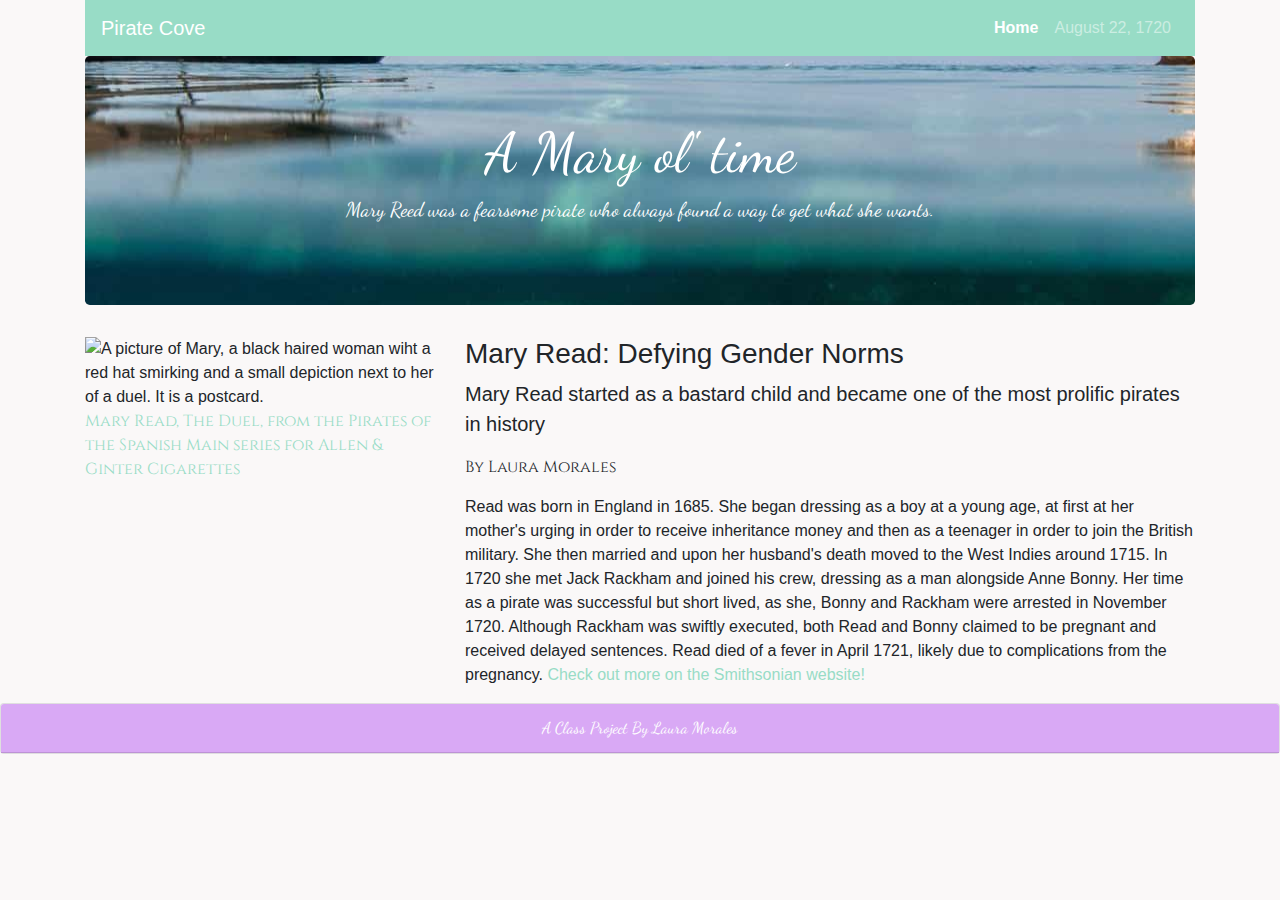
==== commit f3579a32: "Add the pages and story" ====
--- a/docs/index.html
+++ b/docs/index.html
@@ -9,115 +9,47 @@
 
   <body>
     <!-- Content starts here -->
-<div class="container">
-    <!-- <div class="row">
-      <div class="col-sm-3 col-md-4 bg-danger">
-        One of three columns
-      </div>
-      <div class="col-sm-6 col-md-4 bg-warning">
-        Two of three columns
-      </div>
-      <div class="col-sm-3 col-md-4 bg-success">
-        Three of three columns
-      </div>
-    </div> -->
+  <div class="container">
     <nav class="navbar navbar-expand-lg navbar-dark bg-primary">
-      <a class="navbar-brand" href="index.html">WebPirates</a>
+      <a class="navbar-brand" href="index.html">Pirate Cove</a>
       <button class="navbar-toggler" type="button" data-toggle="collapse" data-target="#navbarSupportedContent">
         <span class="navbar-toggler-icon"></span>
       </button>
       <div class="collapse navbar-collapse" id="navbarSupportedContent">
         <ul class="navbar-nav ml-auto">
           <li class="nav-item">
-            <a class="nav-link" href="#">Home</a>
+            <a class="nav-link active" href="index.html">Home</a>
           </li>
           <li class="nav-item">
-            <a class="nav-link" href="#">About</a>
-          </li>
-          <li class="nav-item dropdown">
-            <a class="nav-link dropdown-toggle" href="#" id="navbarDropdown" data-toggle="dropdown">
-              Ships
-            </a>
-            <div class="dropdown-menu">
-              <a class="dropdown-item" href="#">Ranger</a>
-              <a class="dropdown-item" href="#">Queen Anne's Revenge</a>
-              <a class="dropdown-item" href="#">William</a>
-            </div>
-          </li>
-          <li class="nav-item">
-            <a class="nav-link" href="#">Contact</a>
+            <a class="nav-link" href="story-page.html">August 22, 1720</a>
           </li>
         </ul>
       </div>
     </nav>
     <div class="jumbotron">
-      <h1 class="display-4">Pirates. Are. Awesome.</h1>
-      <p class="lead">Chain Shot ho hang the jib wench Nelsons folly sutler ahoy aye gunwalls deadlights. Bounty lateen sail spanker reef sails Blimey schooner cutlass piracy booty Corsair. Chase guns nipperkin jack carouser no prey, no pay smartly rigging Chain Shot black spot poop deck.</p>
-      <p class="lead">
-        <a class="btn btn-primary btn-lg" href="#" role="button">Learn more</a>
-      </p>
+      <h1 class="display-4 text-center">A Mary ol' time</h1>
+      <p class="lead text-center">Mary Reed was a fearsome pirate who always found a way to get what she wants.</p>
     </div>
     <section>
-      <div class="row">
-        <div class="col-sm-12 col-lg-4">
-          <div class="card mb-4">
-            <div class="card-body text-center">
-              <h5 class="card-title">"Calico Jack" Rackham</h5>
-              <p class="card-text">An English pirate captain operating in the Bahamas and Cuba towards the end of the "Golden Age of Piracy".</p>
-              <a href="https://en.wikipedia.org/wiki/Calico_Jack" class="card-link">Rackham rewards</a>
-            </div>
+      <div class="row mt-sm-4 mt-md-0">
+        <div class="col-sm-12 col-md-4">
+          <img src="../img/pirate-photos/440px-Mary_Read,_The_Duel,_from_the_Pirates_of_the_Spanish_Main_series_(N19)_for_Allen_&_Ginter_Cigarettes_MET_DP835033.jpg" class="img-fluid" alt="A picture of Mary, a black haired woman wiht a red hat smirking and a small depiction next to her of a duel. It is a postcard.">
+          <a class="byline" href="https://en.wikipedia.org/wiki/Mary_Read#/media/File:Mary_Read,_The_Duel,_from_the_Pirates_of_the_Spanish_Main_series_(N19)_for_Allen_&_Ginter_Cigarettes_MET_DP835033.jpg"> Mary Read, The Duel, from the Pirates of the Spanish Main series for Allen & Ginter Cigarettes</a>
+      </div>
+        <div class="col-sm-12 col-md-8 text-center text-md-left">
+            <h3>Mary Read: Defying Gender Norms</h3>
+            <p class="lead">Mary Read started as a bastard child and became one of the most prolific pirates in history</p>
+            <p class="byline">By Laura Morales</p>
+            <p> Read was born in England in 1685. She began dressing as a boy at a young age, at first at her mother's urging in order to receive inheritance money and then as a teenager in order to join the British military. She then married and upon her husband's death moved to the West Indies around 1715. In 1720 she met Jack Rackham and joined his crew, dressing as a man alongside Anne Bonny. Her time as a pirate was successful but short lived, as she, Bonny and Rackham were arrested in November 1720. Although Rackham was swiftly executed, both Read and Bonny claimed to be pregnant and received delayed sentences. Read died of a fever in April 1721, likely due to complications from the pregnancy. <a href="https://www.smithsonianmag.com/history if-theres-a-man-among-ye-the-tale-of-pirate-queens-anne-bonny-and-mary-read-45576461/ "> Check out more on the Smithsonian website!</a></p>
           </div>
-        </div>
-        <div class="col-sm-6 col-lg-4">
-          <div class="card mb-4">
-            <div class="card-body text-center">
-              <h5 class="card-title">Blackbeard</h5>
-              <p class="card-text">Edward Teach was an English pirate who operated around the West Indies.</p>
-              <a href="https://en.wikipedia.org/wiki/Blackbeard" class="card-link">Teach tidbits</a>
-            </div>
-          </div>
-        </div>
-        <div class="col-sm-6 col-lg-4">
-          <div class="card mb-4">
-            <div class="card-body text-center">
-              <h5 class="card-title">Anne Bonny</h5>
-              <p class="card-text">An Irish pirate operating in the Caribbean in the early 1700s.</p>
-              <a href="https://en.wikipedia.org/wiki/Anne_Bonny" class="card-link">Bonny bounty</a>
-            </div>
-          </div>
-        </div>
-      </div>
-    </section>
-    <section>
-      <div class="row mt-sm-4 mt-md-0">
-        <div class="col-sm-12 col-md-8 text-center text-md-left">
-            <h3>An important message</h3>
-            <p class="lead">Always be yourself, unless you can be a pirate. Then always be a pirate.</p>
-    
-            <p>Prow scuttle parrel provost Sail ho shrouds spirits boom mizzenmast yardarm. Pinnace holystone mizzenmast quarter crow's nest nipperkin grog yardarm hempen halter furl. Swab barque interloper chantey doubloon starboard grog black jack gangway rutters.</p>
-            <p>Deadlights jack lad schooner scallywag dance the hempen jig carouser broadside cable strike colors. Bring a spring upon her cable holystone blow the man down spanker Shiver me timbers to go on account lookout wherry doubloon chase. Belay yo-ho-ho keelhaul squiffy black spot yardarm spyglass sheet transom heave to.</p>
-          </div>
-          <div class="col-sm-12 col-md-4">
-            <h3 class="mb-4">More pirates</h3>
-
-            <ul class="nav flex-column nav-pills">
-              <li class="nav-item">
-                <a class="nav-link active" href="#">Charles Vane</a>
-              </li>
-              <li class="nav-item">
-                <a class="nav-link" href="#">William Kidd</a>
-              </li>
-              <li class="nav-item">
-                <a class="nav-link" href="#">Francis Drake</a>
-              </li>
-              <li class="nav-item">
-                <a class="nav-link disabled" href="#">Jean Lafitte</a>
-              </li>
-            </ul>
-        </div>
       </div>
     </section>
   </div> 
+  <div class="card text-center">
+    <div class="card-header">
+      A Class Project By Laura Morales
+    </div>
+  </div>
     <!-- Closing scripts here -->
     <script src="js/jquery.js"></script>
     <script src="js/popper.js"></script>
--- a/docs/css/styles.css
+++ b/docs/css/styles.css
@@ -3,5 +3,5 @@
  * Copyright 2011-2021 The Bootstrap Authors
  * Copyright 2011-2021 Twitter, Inc.
  * Licensed under MIT (https://github.com/twbs/bootstrap/blob/main/LICENSE)
- */:root{--blue:#007bff;--indigo:#6610f2;--purple:#6f42c1;--pink:#e83e8c;--red:#dc3545;--orange:#fd7e14;--yellow:#ffc107;--green:#28a745;--teal:#20c997;--cyan:#17a2b8;--white:#fff;--gray:#6c757d;--gray-dark:#343a40;--primary:#4e806f;--secondary:#6c757d;--success:#28a745;--info:#17a2b8;--warning:#ffc107;--danger:#dc3545;--light:#f8f9fa;--dark:#343a40;--breakpoint-xs:0;--breakpoint-sm:576px;--breakpoint-md:768px;--breakpoint-lg:992px;--breakpoint-xl:1200px;--font-family-sans-serif:-apple-system,BlinkMacSystemFont,"Segoe UI",Roboto,"Helvetica Neue",Arial,"Noto Sans","Liberation Sans",sans-serif,"Apple Color Emoji","Segoe UI Emoji","Segoe UI Symbol","Noto Color Emoji";--font-family-monospace:SFMono-Regular,Menlo,Monaco,Consolas,"Liberation Mono","Courier New",monospace}*,:after,:before{box-sizing:border-box}html{font-family:sans-serif;line-height:1.15;-webkit-text-size-adjust:100%;-webkit-tap-highlight-color:rgba(0,0,0,0)}article,aside,figcaption,figure,footer,header,hgroup,main,nav,section{display:block}body{margin:0;font-family:-apple-system,BlinkMacSystemFont,Segoe UI,Roboto,Helvetica Neue,Arial,Noto Sans,Liberation Sans,sans-serif,Apple Color Emoji,Segoe UI Emoji,Segoe UI Symbol,Noto Color Emoji;font-size:1rem;font-weight:400;line-height:1.5;color:#212529;text-align:left;background-color:#ededed}[tabindex="-1"]:focus:not(:focus-visible){outline:0!important}hr{box-sizing:content-box;height:0;overflow:visible}h1,h2,h3,h4,h5,h6{margin-top:0;margin-bottom:.5rem}p{margin-top:0;margin-bottom:1rem}abbr[data-original-title],abbr[title]{text-decoration:underline;-webkit-text-decoration:underline dotted;-moz-text-decoration:underline dotted;text-decoration:underline dotted;cursor:help;border-bottom:0;-webkit-text-decoration-skip-ink:none;text-decoration-skip-ink:none}address{font-style:normal;line-height:inherit}address,dl,ol,ul{margin-bottom:1rem}dl,ol,ul{margin-top:0}ol ol,ol ul,ul ol,ul ul{margin-bottom:0}dt{font-weight:700}dd{margin-bottom:.5rem;margin-left:0}blockquote{margin:0 0 1rem}b,strong{font-weight:bolder}small{font-size:80%}sub,sup{position:relative;font-size:75%;line-height:0;vertical-align:baseline}sub{bottom:-.25em}sup{top:-.5em}a{color:#4e806f;text-decoration:none;background-color:transparent}a:hover{color:#315046;text-decoration:underline}a:not([href]):not([class]),a:not([href]):not([class]):hover{color:inherit;text-decoration:none}code,kbd,pre,samp{font-family:SFMono-Regular,Menlo,Monaco,Consolas,Liberation Mono,Courier New,monospace;font-size:1em}pre{margin-top:0;margin-bottom:1rem;overflow:auto;-ms-overflow-style:scrollbar}figure{margin:0 0 1rem}img{border-style:none}img,svg{vertical-align:middle}svg{overflow:hidden}table{border-collapse:collapse}caption{padding-top:.75rem;padding-bottom:.75rem;color:#6c757d;text-align:left;caption-side:bottom}th{text-align:inherit;text-align:-webkit-match-parent}label{display:inline-block;margin-bottom:.5rem}button{border-radius:0}button:focus:not(:focus-visible){outline:0}button,input,optgroup,select,textarea{margin:0;font-family:inherit;font-size:inherit;line-height:inherit}button,input{overflow:visible}button,select{text-transform:none}[role=button]{cursor:pointer}select{word-wrap:normal}[type=button],[type=reset],[type=submit],button{-webkit-appearance:button}[type=button]:not(:disabled),[type=reset]:not(:disabled),[type=submit]:not(:disabled),button:not(:disabled){cursor:pointer}[type=button]::-moz-focus-inner,[type=reset]::-moz-focus-inner,[type=submit]::-moz-focus-inner,button::-moz-focus-inner{padding:0;border-style:none}input[type=checkbox],input[type=radio]{box-sizing:border-box;padding:0}textarea{overflow:auto;resize:vertical}fieldset{min-width:0;padding:0;margin:0;border:0}legend{display:block;width:100%;max-width:100%;padding:0;margin-bottom:.5rem;font-size:1.5rem;line-height:inherit;color:inherit;white-space:normal}progress{vertical-align:baseline}[type=number]::-webkit-inner-spin-button,[type=number]::-webkit-outer-spin-button{height:auto}[type=search]{outline-offset:-2px;-webkit-appearance:none}[type=search]::-webkit-search-decoration{-webkit-appearance:none}::-webkit-file-upload-button{font:inherit;-webkit-appearance:button}output{display:inline-block}summary{display:list-item;cursor:pointer}template{display:none}[hidden]{display:none!important}.h1,.h2,.h3,.h4,.h5,.h6,h1,h2,h3,h4,h5,h6{margin-bottom:.5rem;font-weight:500;line-height:1.2}.h1,h1{font-size:2.5rem}.h2,h2{font-size:2rem}.h3,h3{font-size:1.75rem}.h4,h4{font-size:1.5rem}.h5,h5{font-size:1.25rem}.h6,h6{font-size:1rem}.lead{font-size:1.25rem;font-weight:300}.display-1{font-size:6rem}.display-1,.display-2{font-weight:300;line-height:1.2}.display-2{font-size:5.5rem}.display-3{font-size:4.5rem}.display-3,.display-4{font-weight:300;line-height:1.2}.display-4{font-size:3.5rem}hr{margin-top:1rem;margin-bottom:1rem;border:0;border-top:1px solid rgba(0,0,0,.1)}.small,small{font-size:80%;font-weight:400}.mark,mark{padding:.2em;background-color:#fcf8e3}.list-inline,.list-unstyled{padding-left:0;list-style:none}.list-inline-item{display:inline-block}.list-inline-item:not(:last-child){margin-right:.5rem}.initialism{font-size:90%;text-transform:uppercase}.blockquote{margin-bottom:1rem;font-size:1.25rem}.blockquote-footer{display:block;font-size:80%;color:#6c757d}.blockquote-footer:before{content:"\2014\00A0"}.img-fluid,.img-thumbnail{max-width:100%;height:auto}.img-thumbnail{padding:.25rem;background-color:#ededed;border:1px solid #dee2e6;border-radius:.25rem}.figure{display:inline-block}.figure-img{margin-bottom:.5rem;line-height:1}.figure-caption{font-size:90%;color:#6c757d}code{font-size:87.5%;color:#e83e8c;word-wrap:break-word}a>code{color:inherit}kbd{padding:.2rem .4rem;font-size:87.5%;color:#fff;background-color:#212529;border-radius:.2rem}kbd kbd{padding:0;font-size:100%;font-weight:700}pre{display:block;font-size:87.5%;color:#212529}pre code{font-size:inherit;color:inherit;word-break:normal}.pre-scrollable{max-height:340px;overflow-y:scroll}.container,.container-fluid,.container-lg,.container-md,.container-sm,.container-xl{width:100%;padding-right:15px;padding-left:15px;margin-right:auto;margin-left:auto}@media (min-width:576px){.container,.container-sm{max-width:540px}}@media (min-width:768px){.container,.container-md,.container-sm{max-width:720px}}@media (min-width:992px){.container,.container-lg,.container-md,.container-sm{max-width:960px}}@media (min-width:1200px){.container,.container-lg,.container-md,.container-sm,.container-xl{max-width:1140px}}.row{display:-webkit-flex;display:-ms-flexbox;display:flex;-webkit-flex-wrap:wrap;-ms-flex-wrap:wrap;flex-wrap:wrap;margin-right:-15px;margin-left:-15px}.no-gutters{margin-right:0;margin-left:0}.no-gutters>.col,.no-gutters>[class*=col-]{padding-right:0;padding-left:0}.col,.col-1,.col-2,.col-3,.col-4,.col-5,.col-6,.col-7,.col-8,.col-9,.col-10,.col-11,.col-12,.col-auto,.col-lg,.col-lg-1,.col-lg-2,.col-lg-3,.col-lg-4,.col-lg-5,.col-lg-6,.col-lg-7,.col-lg-8,.col-lg-9,.col-lg-10,.col-lg-11,.col-lg-12,.col-lg-auto,.col-md,.col-md-1,.col-md-2,.col-md-3,.col-md-4,.col-md-5,.col-md-6,.col-md-7,.col-md-8,.col-md-9,.col-md-10,.col-md-11,.col-md-12,.col-md-auto,.col-sm,.col-sm-1,.col-sm-2,.col-sm-3,.col-sm-4,.col-sm-5,.col-sm-6,.col-sm-7,.col-sm-8,.col-sm-9,.col-sm-10,.col-sm-11,.col-sm-12,.col-sm-auto,.col-xl,.col-xl-1,.col-xl-2,.col-xl-3,.col-xl-4,.col-xl-5,.col-xl-6,.col-xl-7,.col-xl-8,.col-xl-9,.col-xl-10,.col-xl-11,.col-xl-12,.col-xl-auto{position:relative;width:100%;padding-right:15px;padding-left:15px}.col{-webkit-flex-basis:0;-ms-flex-preferred-size:0;flex-basis:0;-webkit-flex-grow:1;-ms-flex-positive:1;flex-grow:1;max-width:100%}.row-cols-1>*{-webkit-flex:0 0 100%;-ms-flex:0 0 100%;flex:0 0 100%;max-width:100%}.row-cols-2>*{-webkit-flex:0 0 50%;-ms-flex:0 0 50%;flex:0 0 50%;max-width:50%}.row-cols-3>*{-webkit-flex:0 0 33.33333%;-ms-flex:0 0 33.33333%;flex:0 0 33.33333%;max-width:33.33333%}.row-cols-4>*{-webkit-flex:0 0 25%;-ms-flex:0 0 25%;flex:0 0 25%;max-width:25%}.row-cols-5>*{-webkit-flex:0 0 20%;-ms-flex:0 0 20%;flex:0 0 20%;max-width:20%}.row-cols-6>*{-webkit-flex:0 0 16.66667%;-ms-flex:0 0 16.66667%;flex:0 0 16.66667%;max-width:16.66667%}.col-auto{-webkit-flex:0 0 auto;-ms-flex:0 0 auto;flex:0 0 auto;width:auto;max-width:100%}.col-1{-webkit-flex:0 0 8.33333%;-ms-flex:0 0 8.33333%;flex:0 0 8.33333%;max-width:8.33333%}.col-2{-webkit-flex:0 0 16.66667%;-ms-flex:0 0 16.66667%;flex:0 0 16.66667%;max-width:16.66667%}.col-3{-webkit-flex:0 0 25%;-ms-flex:0 0 25%;flex:0 0 25%;max-width:25%}.col-4{-webkit-flex:0 0 33.33333%;-ms-flex:0 0 33.33333%;flex:0 0 33.33333%;max-width:33.33333%}.col-5{-webkit-flex:0 0 41.66667%;-ms-flex:0 0 41.66667%;flex:0 0 41.66667%;max-width:41.66667%}.col-6{-webkit-flex:0 0 50%;-ms-flex:0 0 50%;flex:0 0 50%;max-width:50%}.col-7{-webkit-flex:0 0 58.33333%;-ms-flex:0 0 58.33333%;flex:0 0 58.33333%;max-width:58.33333%}.col-8{-webkit-flex:0 0 66.66667%;-ms-flex:0 0 66.66667%;flex:0 0 66.66667%;max-width:66.66667%}.col-9{-webkit-flex:0 0 75%;-ms-flex:0 0 75%;flex:0 0 75%;max-width:75%}.col-10{-webkit-flex:0 0 83.33333%;-ms-flex:0 0 83.33333%;flex:0 0 83.33333%;max-width:83.33333%}.col-11{-webkit-flex:0 0 91.66667%;-ms-flex:0 0 91.66667%;flex:0 0 91.66667%;max-width:91.66667%}.col-12{-webkit-flex:0 0 100%;-ms-flex:0 0 100%;flex:0 0 100%;max-width:100%}.order-first{-webkit-order:-1;-ms-flex-order:-1;order:-1}.order-last{-webkit-order:13;-ms-flex-order:13;order:13}.order-0{-webkit-order:0;-ms-flex-order:0;order:0}.order-1{-webkit-order:1;-ms-flex-order:1;order:1}.order-2{-webkit-order:2;-ms-flex-order:2;order:2}.order-3{-webkit-order:3;-ms-flex-order:3;order:3}.order-4{-webkit-order:4;-ms-flex-order:4;order:4}.order-5{-webkit-order:5;-ms-flex-order:5;order:5}.order-6{-webkit-order:6;-ms-flex-order:6;order:6}.order-7{-webkit-order:7;-ms-flex-order:7;order:7}.order-8{-webkit-order:8;-ms-flex-order:8;order:8}.order-9{-webkit-order:9;-ms-flex-order:9;order:9}.order-10{-webkit-order:10;-ms-flex-order:10;order:10}.order-11{-webkit-order:11;-ms-flex-order:11;order:11}.order-12{-webkit-order:12;-ms-flex-order:12;order:12}.offset-1{margin-left:8.33333%}.offset-2{margin-left:16.66667%}.offset-3{margin-left:25%}.offset-4{margin-left:33.33333%}.offset-5{margin-left:41.66667%}.offset-6{margin-left:50%}.offset-7{margin-left:58.33333%}.offset-8{margin-left:66.66667%}.offset-9{margin-left:75%}.offset-10{margin-left:83.33333%}.offset-11{margin-left:91.66667%}@media (min-width:576px){.col-sm{-webkit-flex-basis:0;-ms-flex-preferred-size:0;flex-basis:0;-webkit-flex-grow:1;-ms-flex-positive:1;flex-grow:1;max-width:100%}.row-cols-sm-1>*{-webkit-flex:0 0 100%;-ms-flex:0 0 100%;flex:0 0 100%;max-width:100%}.row-cols-sm-2>*{-webkit-flex:0 0 50%;-ms-flex:0 0 50%;flex:0 0 50%;max-width:50%}.row-cols-sm-3>*{-webkit-flex:0 0 33.33333%;-ms-flex:0 0 33.33333%;flex:0 0 33.33333%;max-width:33.33333%}.row-cols-sm-4>*{-webkit-flex:0 0 25%;-ms-flex:0 0 25%;flex:0 0 25%;max-width:25%}.row-cols-sm-5>*{-webkit-flex:0 0 20%;-ms-flex:0 0 20%;flex:0 0 20%;max-width:20%}.row-cols-sm-6>*{-webkit-flex:0 0 16.66667%;-ms-flex:0 0 16.66667%;flex:0 0 16.66667%;max-width:16.66667%}.col-sm-auto{-webkit-flex:0 0 auto;-ms-flex:0 0 auto;flex:0 0 auto;width:auto;max-width:100%}.col-sm-1{-webkit-flex:0 0 8.33333%;-ms-flex:0 0 8.33333%;flex:0 0 8.33333%;max-width:8.33333%}.col-sm-2{-webkit-flex:0 0 16.66667%;-ms-flex:0 0 16.66667%;flex:0 0 16.66667%;max-width:16.66667%}.col-sm-3{-webkit-flex:0 0 25%;-ms-flex:0 0 25%;flex:0 0 25%;max-width:25%}.col-sm-4{-webkit-flex:0 0 33.33333%;-ms-flex:0 0 33.33333%;flex:0 0 33.33333%;max-width:33.33333%}.col-sm-5{-webkit-flex:0 0 41.66667%;-ms-flex:0 0 41.66667%;flex:0 0 41.66667%;max-width:41.66667%}.col-sm-6{-webkit-flex:0 0 50%;-ms-flex:0 0 50%;flex:0 0 50%;max-width:50%}.col-sm-7{-webkit-flex:0 0 58.33333%;-ms-flex:0 0 58.33333%;flex:0 0 58.33333%;max-width:58.33333%}.col-sm-8{-webkit-flex:0 0 66.66667%;-ms-flex:0 0 66.66667%;flex:0 0 66.66667%;max-width:66.66667%}.col-sm-9{-webkit-flex:0 0 75%;-ms-flex:0 0 75%;flex:0 0 75%;max-width:75%}.col-sm-10{-webkit-flex:0 0 83.33333%;-ms-flex:0 0 83.33333%;flex:0 0 83.33333%;max-width:83.33333%}.col-sm-11{-webkit-flex:0 0 91.66667%;-ms-flex:0 0 91.66667%;flex:0 0 91.66667%;max-width:91.66667%}.col-sm-12{-webkit-flex:0 0 100%;-ms-flex:0 0 100%;flex:0 0 100%;max-width:100%}.order-sm-first{-webkit-order:-1;-ms-flex-order:-1;order:-1}.order-sm-last{-webkit-order:13;-ms-flex-order:13;order:13}.order-sm-0{-webkit-order:0;-ms-flex-order:0;order:0}.order-sm-1{-webkit-order:1;-ms-flex-order:1;order:1}.order-sm-2{-webkit-order:2;-ms-flex-order:2;order:2}.order-sm-3{-webkit-order:3;-ms-flex-order:3;order:3}.order-sm-4{-webkit-order:4;-ms-flex-order:4;order:4}.order-sm-5{-webkit-order:5;-ms-flex-order:5;order:5}.order-sm-6{-webkit-order:6;-ms-flex-order:6;order:6}.order-sm-7{-webkit-order:7;-ms-flex-order:7;order:7}.order-sm-8{-webkit-order:8;-ms-flex-order:8;order:8}.order-sm-9{-webkit-order:9;-ms-flex-order:9;order:9}.order-sm-10{-webkit-order:10;-ms-flex-order:10;order:10}.order-sm-11{-webkit-order:11;-ms-flex-order:11;order:11}.order-sm-12{-webkit-order:12;-ms-flex-order:12;order:12}.offset-sm-0{margin-left:0}.offset-sm-1{margin-left:8.33333%}.offset-sm-2{margin-left:16.66667%}.offset-sm-3{margin-left:25%}.offset-sm-4{margin-left:33.33333%}.offset-sm-5{margin-left:41.66667%}.offset-sm-6{margin-left:50%}.offset-sm-7{margin-left:58.33333%}.offset-sm-8{margin-left:66.66667%}.offset-sm-9{margin-left:75%}.offset-sm-10{margin-left:83.33333%}.offset-sm-11{margin-left:91.66667%}}@media (min-width:768px){.col-md{-webkit-flex-basis:0;-ms-flex-preferred-size:0;flex-basis:0;-webkit-flex-grow:1;-ms-flex-positive:1;flex-grow:1;max-width:100%}.row-cols-md-1>*{-webkit-flex:0 0 100%;-ms-flex:0 0 100%;flex:0 0 100%;max-width:100%}.row-cols-md-2>*{-webkit-flex:0 0 50%;-ms-flex:0 0 50%;flex:0 0 50%;max-width:50%}.row-cols-md-3>*{-webkit-flex:0 0 33.33333%;-ms-flex:0 0 33.33333%;flex:0 0 33.33333%;max-width:33.33333%}.row-cols-md-4>*{-webkit-flex:0 0 25%;-ms-flex:0 0 25%;flex:0 0 25%;max-width:25%}.row-cols-md-5>*{-webkit-flex:0 0 20%;-ms-flex:0 0 20%;flex:0 0 20%;max-width:20%}.row-cols-md-6>*{-webkit-flex:0 0 16.66667%;-ms-flex:0 0 16.66667%;flex:0 0 16.66667%;max-width:16.66667%}.col-md-auto{-webkit-flex:0 0 auto;-ms-flex:0 0 auto;flex:0 0 auto;width:auto;max-width:100%}.col-md-1{-webkit-flex:0 0 8.33333%;-ms-flex:0 0 8.33333%;flex:0 0 8.33333%;max-width:8.33333%}.col-md-2{-webkit-flex:0 0 16.66667%;-ms-flex:0 0 16.66667%;flex:0 0 16.66667%;max-width:16.66667%}.col-md-3{-webkit-flex:0 0 25%;-ms-flex:0 0 25%;flex:0 0 25%;max-width:25%}.col-md-4{-webkit-flex:0 0 33.33333%;-ms-flex:0 0 33.33333%;flex:0 0 33.33333%;max-width:33.33333%}.col-md-5{-webkit-flex:0 0 41.66667%;-ms-flex:0 0 41.66667%;flex:0 0 41.66667%;max-width:41.66667%}.col-md-6{-webkit-flex:0 0 50%;-ms-flex:0 0 50%;flex:0 0 50%;max-width:50%}.col-md-7{-webkit-flex:0 0 58.33333%;-ms-flex:0 0 58.33333%;flex:0 0 58.33333%;max-width:58.33333%}.col-md-8{-webkit-flex:0 0 66.66667%;-ms-flex:0 0 66.66667%;flex:0 0 66.66667%;max-width:66.66667%}.col-md-9{-webkit-flex:0 0 75%;-ms-flex:0 0 75%;flex:0 0 75%;max-width:75%}.col-md-10{-webkit-flex:0 0 83.33333%;-ms-flex:0 0 83.33333%;flex:0 0 83.33333%;max-width:83.33333%}.col-md-11{-webkit-flex:0 0 91.66667%;-ms-flex:0 0 91.66667%;flex:0 0 91.66667%;max-width:91.66667%}.col-md-12{-webkit-flex:0 0 100%;-ms-flex:0 0 100%;flex:0 0 100%;max-width:100%}.order-md-first{-webkit-order:-1;-ms-flex-order:-1;order:-1}.order-md-last{-webkit-order:13;-ms-flex-order:13;order:13}.order-md-0{-webkit-order:0;-ms-flex-order:0;order:0}.order-md-1{-webkit-order:1;-ms-flex-order:1;order:1}.order-md-2{-webkit-order:2;-ms-flex-order:2;order:2}.order-md-3{-webkit-order:3;-ms-flex-order:3;order:3}.order-md-4{-webkit-order:4;-ms-flex-order:4;order:4}.order-md-5{-webkit-order:5;-ms-flex-order:5;order:5}.order-md-6{-webkit-order:6;-ms-flex-order:6;order:6}.order-md-7{-webkit-order:7;-ms-flex-order:7;order:7}.order-md-8{-webkit-order:8;-ms-flex-order:8;order:8}.order-md-9{-webkit-order:9;-ms-flex-order:9;order:9}.order-md-10{-webkit-order:10;-ms-flex-order:10;order:10}.order-md-11{-webkit-order:11;-ms-flex-order:11;order:11}.order-md-12{-webkit-order:12;-ms-flex-order:12;order:12}.offset-md-0{margin-left:0}.offset-md-1{margin-left:8.33333%}.offset-md-2{margin-left:16.66667%}.offset-md-3{margin-left:25%}.offset-md-4{margin-left:33.33333%}.offset-md-5{margin-left:41.66667%}.offset-md-6{margin-left:50%}.offset-md-7{margin-left:58.33333%}.offset-md-8{margin-left:66.66667%}.offset-md-9{margin-left:75%}.offset-md-10{margin-left:83.33333%}.offset-md-11{margin-left:91.66667%}}@media (min-width:992px){.col-lg{-webkit-flex-basis:0;-ms-flex-preferred-size:0;flex-basis:0;-webkit-flex-grow:1;-ms-flex-positive:1;flex-grow:1;max-width:100%}.row-cols-lg-1>*{-webkit-flex:0 0 100%;-ms-flex:0 0 100%;flex:0 0 100%;max-width:100%}.row-cols-lg-2>*{-webkit-flex:0 0 50%;-ms-flex:0 0 50%;flex:0 0 50%;max-width:50%}.row-cols-lg-3>*{-webkit-flex:0 0 33.33333%;-ms-flex:0 0 33.33333%;flex:0 0 33.33333%;max-width:33.33333%}.row-cols-lg-4>*{-webkit-flex:0 0 25%;-ms-flex:0 0 25%;flex:0 0 25%;max-width:25%}.row-cols-lg-5>*{-webkit-flex:0 0 20%;-ms-flex:0 0 20%;flex:0 0 20%;max-width:20%}.row-cols-lg-6>*{-webkit-flex:0 0 16.66667%;-ms-flex:0 0 16.66667%;flex:0 0 16.66667%;max-width:16.66667%}.col-lg-auto{-webkit-flex:0 0 auto;-ms-flex:0 0 auto;flex:0 0 auto;width:auto;max-width:100%}.col-lg-1{-webkit-flex:0 0 8.33333%;-ms-flex:0 0 8.33333%;flex:0 0 8.33333%;max-width:8.33333%}.col-lg-2{-webkit-flex:0 0 16.66667%;-ms-flex:0 0 16.66667%;flex:0 0 16.66667%;max-width:16.66667%}.col-lg-3{-webkit-flex:0 0 25%;-ms-flex:0 0 25%;flex:0 0 25%;max-width:25%}.col-lg-4{-webkit-flex:0 0 33.33333%;-ms-flex:0 0 33.33333%;flex:0 0 33.33333%;max-width:33.33333%}.col-lg-5{-webkit-flex:0 0 41.66667%;-ms-flex:0 0 41.66667%;flex:0 0 41.66667%;max-width:41.66667%}.col-lg-6{-webkit-flex:0 0 50%;-ms-flex:0 0 50%;flex:0 0 50%;max-width:50%}.col-lg-7{-webkit-flex:0 0 58.33333%;-ms-flex:0 0 58.33333%;flex:0 0 58.33333%;max-width:58.33333%}.col-lg-8{-webkit-flex:0 0 66.66667%;-ms-flex:0 0 66.66667%;flex:0 0 66.66667%;max-width:66.66667%}.col-lg-9{-webkit-flex:0 0 75%;-ms-flex:0 0 75%;flex:0 0 75%;max-width:75%}.col-lg-10{-webkit-flex:0 0 83.33333%;-ms-flex:0 0 83.33333%;flex:0 0 83.33333%;max-width:83.33333%}.col-lg-11{-webkit-flex:0 0 91.66667%;-ms-flex:0 0 91.66667%;flex:0 0 91.66667%;max-width:91.66667%}.col-lg-12{-webkit-flex:0 0 100%;-ms-flex:0 0 100%;flex:0 0 100%;max-width:100%}.order-lg-first{-webkit-order:-1;-ms-flex-order:-1;order:-1}.order-lg-last{-webkit-order:13;-ms-flex-order:13;order:13}.order-lg-0{-webkit-order:0;-ms-flex-order:0;order:0}.order-lg-1{-webkit-order:1;-ms-flex-order:1;order:1}.order-lg-2{-webkit-order:2;-ms-flex-order:2;order:2}.order-lg-3{-webkit-order:3;-ms-flex-order:3;order:3}.order-lg-4{-webkit-order:4;-ms-flex-order:4;order:4}.order-lg-5{-webkit-order:5;-ms-flex-order:5;order:5}.order-lg-6{-webkit-order:6;-ms-flex-order:6;order:6}.order-lg-7{-webkit-order:7;-ms-flex-order:7;order:7}.order-lg-8{-webkit-order:8;-ms-flex-order:8;order:8}.order-lg-9{-webkit-order:9;-ms-flex-order:9;order:9}.order-lg-10{-webkit-order:10;-ms-flex-order:10;order:10}.order-lg-11{-webkit-order:11;-ms-flex-order:11;order:11}.order-lg-12{-webkit-order:12;-ms-flex-order:12;order:12}.offset-lg-0{margin-left:0}.offset-lg-1{margin-left:8.33333%}.offset-lg-2{margin-left:16.66667%}.offset-lg-3{margin-left:25%}.offset-lg-4{margin-left:33.33333%}.offset-lg-5{margin-left:41.66667%}.offset-lg-6{margin-left:50%}.offset-lg-7{margin-left:58.33333%}.offset-lg-8{margin-left:66.66667%}.offset-lg-9{margin-left:75%}.offset-lg-10{margin-left:83.33333%}.offset-lg-11{margin-left:91.66667%}}@media (min-width:1200px){.col-xl{-webkit-flex-basis:0;-ms-flex-preferred-size:0;flex-basis:0;-webkit-flex-grow:1;-ms-flex-positive:1;flex-grow:1;max-width:100%}.row-cols-xl-1>*{-webkit-flex:0 0 100%;-ms-flex:0 0 100%;flex:0 0 100%;max-width:100%}.row-cols-xl-2>*{-webkit-flex:0 0 50%;-ms-flex:0 0 50%;flex:0 0 50%;max-width:50%}.row-cols-xl-3>*{-webkit-flex:0 0 33.33333%;-ms-flex:0 0 33.33333%;flex:0 0 33.33333%;max-width:33.33333%}.row-cols-xl-4>*{-webkit-flex:0 0 25%;-ms-flex:0 0 25%;flex:0 0 25%;max-width:25%}.row-cols-xl-5>*{-webkit-flex:0 0 20%;-ms-flex:0 0 20%;flex:0 0 20%;max-width:20%}.row-cols-xl-6>*{-webkit-flex:0 0 16.66667%;-ms-flex:0 0 16.66667%;flex:0 0 16.66667%;max-width:16.66667%}.col-xl-auto{-webkit-flex:0 0 auto;-ms-flex:0 0 auto;flex:0 0 auto;width:auto;max-width:100%}.col-xl-1{-webkit-flex:0 0 8.33333%;-ms-flex:0 0 8.33333%;flex:0 0 8.33333%;max-width:8.33333%}.col-xl-2{-webkit-flex:0 0 16.66667%;-ms-flex:0 0 16.66667%;flex:0 0 16.66667%;max-width:16.66667%}.col-xl-3{-webkit-flex:0 0 25%;-ms-flex:0 0 25%;flex:0 0 25%;max-width:25%}.col-xl-4{-webkit-flex:0 0 33.33333%;-ms-flex:0 0 33.33333%;flex:0 0 33.33333%;max-width:33.33333%}.col-xl-5{-webkit-flex:0 0 41.66667%;-ms-flex:0 0 41.66667%;flex:0 0 41.66667%;max-width:41.66667%}.col-xl-6{-webkit-flex:0 0 50%;-ms-flex:0 0 50%;flex:0 0 50%;max-width:50%}.col-xl-7{-webkit-flex:0 0 58.33333%;-ms-flex:0 0 58.33333%;flex:0 0 58.33333%;max-width:58.33333%}.col-xl-8{-webkit-flex:0 0 66.66667%;-ms-flex:0 0 66.66667%;flex:0 0 66.66667%;max-width:66.66667%}.col-xl-9{-webkit-flex:0 0 75%;-ms-flex:0 0 75%;flex:0 0 75%;max-width:75%}.col-xl-10{-webkit-flex:0 0 83.33333%;-ms-flex:0 0 83.33333%;flex:0 0 83.33333%;max-width:83.33333%}.col-xl-11{-webkit-flex:0 0 91.66667%;-ms-flex:0 0 91.66667%;flex:0 0 91.66667%;max-width:91.66667%}.col-xl-12{-webkit-flex:0 0 100%;-ms-flex:0 0 100%;flex:0 0 100%;max-width:100%}.order-xl-first{-webkit-order:-1;-ms-flex-order:-1;order:-1}.order-xl-last{-webkit-order:13;-ms-flex-order:13;order:13}.order-xl-0{-webkit-order:0;-ms-flex-order:0;order:0}.order-xl-1{-webkit-order:1;-ms-flex-order:1;order:1}.order-xl-2{-webkit-order:2;-ms-flex-order:2;order:2}.order-xl-3{-webkit-order:3;-ms-flex-order:3;order:3}.order-xl-4{-webkit-order:4;-ms-flex-order:4;order:4}.order-xl-5{-webkit-order:5;-ms-flex-order:5;order:5}.order-xl-6{-webkit-order:6;-ms-flex-order:6;order:6}.order-xl-7{-webkit-order:7;-ms-flex-order:7;order:7}.order-xl-8{-webkit-order:8;-ms-flex-order:8;order:8}.order-xl-9{-webkit-order:9;-ms-flex-order:9;order:9}.order-xl-10{-webkit-order:10;-ms-flex-order:10;order:10}.order-xl-11{-webkit-order:11;-ms-flex-order:11;order:11}.order-xl-12{-webkit-order:12;-ms-flex-order:12;order:12}.offset-xl-0{margin-left:0}.offset-xl-1{margin-left:8.33333%}.offset-xl-2{margin-left:16.66667%}.offset-xl-3{margin-left:25%}.offset-xl-4{margin-left:33.33333%}.offset-xl-5{margin-left:41.66667%}.offset-xl-6{margin-left:50%}.offset-xl-7{margin-left:58.33333%}.offset-xl-8{margin-left:66.66667%}.offset-xl-9{margin-left:75%}.offset-xl-10{margin-left:83.33333%}.offset-xl-11{margin-left:91.66667%}}.table{width:100%;margin-bottom:1rem;color:#212529}.table td,.table th{padding:.75rem;vertical-align:top;border-top:1px solid #dee2e6}.table thead th{vertical-align:bottom;border-bottom:2px solid #dee2e6}.table tbody+tbody{border-top:2px solid #dee2e6}.table-sm td,.table-sm th{padding:.3rem}.table-bordered,.table-bordered td,.table-bordered th{border:1px solid #dee2e6}.table-bordered thead td,.table-bordered thead th{border-bottom-width:2px}.table-borderless tbody+tbody,.table-borderless td,.table-borderless th,.table-borderless thead th{border:0}.table-striped tbody tr:nth-of-type(odd){background-color:rgba(0,0,0,.05)}.table-hover tbody tr:hover{color:#212529;background-color:rgba(0,0,0,.075)}.table-primary,.table-primary>td,.table-primary>th{background-color:#cddbd7}.table-primary tbody+tbody,.table-primary td,.table-primary th,.table-primary thead th{border-color:#a3bdb4}.table-hover .table-primary:hover,.table-hover .table-primary:hover>td,.table-hover .table-primary:hover>th{background-color:#bed0cb}.table-secondary,.table-secondary>td,.table-secondary>th{background-color:#d6d8db}.table-secondary tbody+tbody,.table-secondary td,.table-secondary th,.table-secondary thead th{border-color:#b3b7bb}.table-hover .table-secondary:hover,.table-hover .table-secondary:hover>td,.table-hover .table-secondary:hover>th{background-color:#c8cbcf}.table-success,.table-success>td,.table-success>th{background-color:#c3e6cb}.table-success tbody+tbody,.table-success td,.table-success th,.table-success thead th{border-color:#8fd19e}.table-hover .table-success:hover,.table-hover .table-success:hover>td,.table-hover .table-success:hover>th{background-color:#b1dfbb}.table-info,.table-info>td,.table-info>th{background-color:#bee5eb}.table-info tbody+tbody,.table-info td,.table-info th,.table-info thead th{border-color:#86cfda}.table-hover .table-info:hover,.table-hover .table-info:hover>td,.table-hover .table-info:hover>th{background-color:#abdde5}.table-warning,.table-warning>td,.table-warning>th{background-color:#ffeeba}.table-warning tbody+tbody,.table-warning td,.table-warning th,.table-warning thead th{border-color:#ffdf7e}.table-hover .table-warning:hover,.table-hover .table-warning:hover>td,.table-hover .table-warning:hover>th{background-color:#ffe8a1}.table-danger,.table-danger>td,.table-danger>th{background-color:#f5c6cb}.table-danger tbody+tbody,.table-danger td,.table-danger th,.table-danger thead th{border-color:#ed969e}.table-hover .table-danger:hover,.table-hover .table-danger:hover>td,.table-hover .table-danger:hover>th{background-color:#f1b0b7}.table-light,.table-light>td,.table-light>th{background-color:#fdfdfe}.table-light tbody+tbody,.table-light td,.table-light th,.table-light thead th{border-color:#fbfcfc}.table-hover .table-light:hover,.table-hover .table-light:hover>td,.table-hover .table-light:hover>th{background-color:#ececf6}.table-dark,.table-dark>td,.table-dark>th{background-color:#c6c8ca}.table-dark tbody+tbody,.table-dark td,.table-dark th,.table-dark thead th{border-color:#95999c}.table-hover .table-dark:hover,.table-hover .table-dark:hover>td,.table-hover .table-dark:hover>th{background-color:#b9bbbe}.table-active,.table-active>td,.table-active>th,.table-hover .table-active:hover,.table-hover .table-active:hover>td,.table-hover .table-active:hover>th{background-color:rgba(0,0,0,.075)}.table .thead-dark th{color:#fff;background-color:#343a40;border-color:#454d55}.table .thead-light th{color:#495057;background-color:#e9ecef;border-color:#dee2e6}.table-dark{color:#fff;background-color:#343a40}.table-dark td,.table-dark th,.table-dark thead th{border-color:#454d55}.table-dark.table-bordered{border:0}.table-dark.table-striped tbody tr:nth-of-type(odd){background-color:hsla(0,0%,100%,.05)}.table-dark.table-hover tbody tr:hover{color:#fff;background-color:hsla(0,0%,100%,.075)}@media (max-width:575.98px){.table-responsive-sm{display:block;width:100%;overflow-x:auto;-webkit-overflow-scrolling:touch}.table-responsive-sm>.table-bordered{border:0}}@media (max-width:767.98px){.table-responsive-md{display:block;width:100%;overflow-x:auto;-webkit-overflow-scrolling:touch}.table-responsive-md>.table-bordered{border:0}}@media (max-width:991.98px){.table-responsive-lg{display:block;width:100%;overflow-x:auto;-webkit-overflow-scrolling:touch}.table-responsive-lg>.table-bordered{border:0}}@media (max-width:1199.98px){.table-responsive-xl{display:block;width:100%;overflow-x:auto;-webkit-overflow-scrolling:touch}.table-responsive-xl>.table-bordered{border:0}}.table-responsive{display:block;width:100%;overflow-x:auto;-webkit-overflow-scrolling:touch}.table-responsive>.table-bordered{border:0}.form-control{display:block;width:100%;height:calc(1.5em + .75rem + 2px);padding:.375rem .75rem;font-size:1rem;font-weight:400;line-height:1.5;color:#495057;background-color:#fff;background-clip:padding-box;border:1px solid #ced4da;border-radius:.25rem;transition:border-color .15s ease-in-out,box-shadow .15s ease-in-out}@media (prefers-reduced-motion:reduce){.form-control{transition:none}}.form-control::-ms-expand{background-color:transparent;border:0}.form-control:-moz-focusring{color:transparent;text-shadow:0 0 0 #495057}.form-control:focus{color:#495057;background-color:#fff;border-color:#91bcae;outline:0;box-shadow:0 0 0 .2rem rgba(78,128,111,.25)}.form-control::-webkit-input-placeholder{color:#6c757d;opacity:1}.form-control::-moz-placeholder{color:#6c757d;opacity:1}.form-control:-ms-input-placeholder{color:#6c757d;opacity:1}.form-control::-ms-input-placeholder{color:#6c757d;opacity:1}.form-control::placeholder{color:#6c757d;opacity:1}.form-control:disabled,.form-control[readonly]{background-color:#e9ecef;opacity:1}input[type=date].form-control,input[type=datetime-local].form-control,input[type=month].form-control,input[type=time].form-control{-webkit-appearance:none;-moz-appearance:none;appearance:none}select.form-control:focus::-ms-value{color:#495057;background-color:#fff}.form-control-file,.form-control-range{display:block;width:100%}.col-form-label{padding-top:calc(.375rem + 1px);padding-bottom:calc(.375rem + 1px);margin-bottom:0;font-size:inherit;line-height:1.5}.col-form-label-lg{padding-top:calc(.5rem + 1px);padding-bottom:calc(.5rem + 1px);font-size:1.25rem;line-height:1.5}.col-form-label-sm{padding-top:calc(.25rem + 1px);padding-bottom:calc(.25rem + 1px);font-size:.875rem;line-height:1.5}.form-control-plaintext{display:block;width:100%;padding:.375rem 0;margin-bottom:0;font-size:1rem;line-height:1.5;color:#212529;background-color:transparent;border:solid transparent;border-width:1px 0}.form-control-plaintext.form-control-lg,.form-control-plaintext.form-control-sm{padding-right:0;padding-left:0}.form-control-sm{height:calc(1.5em + .5rem + 2px);padding:.25rem .5rem;font-size:.875rem;line-height:1.5;border-radius:.2rem}.form-control-lg{height:calc(1.5em + 1rem + 2px);padding:.5rem 1rem;font-size:1.25rem;line-height:1.5;border-radius:.3rem}select.form-control[multiple],select.form-control[size],textarea.form-control{height:auto}.form-group{margin-bottom:1rem}.form-text{display:block;margin-top:.25rem}.form-row{display:-webkit-flex;display:-ms-flexbox;display:flex;-webkit-flex-wrap:wrap;-ms-flex-wrap:wrap;flex-wrap:wrap;margin-right:-5px;margin-left:-5px}.form-row>.col,.form-row>[class*=col-]{padding-right:5px;padding-left:5px}.form-check{position:relative;display:block;padding-left:1.25rem}.form-check-input{position:absolute;margin-top:.3rem;margin-left:-1.25rem}.form-check-input:disabled~.form-check-label,.form-check-input[disabled]~.form-check-label{color:#6c757d}.form-check-label{margin-bottom:0}.form-check-inline{display:-webkit-inline-flex;display:-ms-inline-flexbox;display:inline-flex;-webkit-align-items:center;-ms-flex-align:center;align-items:center;padding-left:0;margin-right:.75rem}.form-check-inline .form-check-input{position:static;margin-top:0;margin-right:.3125rem;margin-left:0}.valid-feedback{display:none;width:100%;margin-top:.25rem;font-size:80%;color:#28a745}.valid-tooltip{position:absolute;top:100%;left:0;z-index:5;display:none;max-width:100%;padding:.25rem .5rem;margin-top:.1rem;font-size:.875rem;line-height:1.5;color:#fff;background-color:rgba(40,167,69,.9);border-radius:.25rem}.form-row>.col>.valid-tooltip,.form-row>[class*=col-]>.valid-tooltip{left:5px}.is-valid~.valid-feedback,.is-valid~.valid-tooltip,.was-validated :valid~.valid-feedback,.was-validated :valid~.valid-tooltip{display:block}.form-control.is-valid,.was-validated .form-control:valid{border-color:#28a745;padding-right:calc(1.5em + .75rem);background-image:url("data:image/svg+xml;charset=utf-8,%3Csvg xmlns='http://www.w3.org/2000/svg' width='8' height='8'%3E%3Cpath fill='%2328a745' d='M2.3 6.73L.6 4.53c-.4-1.04.46-1.4 1.1-.8l1.1 1.4 3.4-3.8c.6-.63 1.6-.27 1.2.7l-4 4.6c-.43.5-.8.4-1.1.1z'/%3E%3C/svg%3E");background-repeat:no-repeat;background-position:right calc(.375em + .1875rem) center;background-size:calc(.75em + .375rem) calc(.75em + .375rem)}.form-control.is-valid:focus,.was-validated .form-control:valid:focus{border-color:#28a745;box-shadow:0 0 0 .2rem rgba(40,167,69,.25)}.was-validated textarea.form-control:valid,textarea.form-control.is-valid{padding-right:calc(1.5em + .75rem);background-position:top calc(.375em + .1875rem) right calc(.375em + .1875rem)}.custom-select.is-valid,.was-validated .custom-select:valid{border-color:#28a745;padding-right:calc(.75em + 2.3125rem);background:url("data:image/svg+xml;charset=utf-8,%3Csvg xmlns='http://www.w3.org/2000/svg' width='4' height='5'%3E%3Cpath fill='%23343a40' d='M2 0L0 2h4zm0 5L0 3h4z'/%3E%3C/svg%3E") right .75rem center/8px 10px no-repeat,#fff url("data:image/svg+xml;charset=utf-8,%3Csvg xmlns='http://www.w3.org/2000/svg' width='8' height='8'%3E%3Cpath fill='%2328a745' d='M2.3 6.73L.6 4.53c-.4-1.04.46-1.4 1.1-.8l1.1 1.4 3.4-3.8c.6-.63 1.6-.27 1.2.7l-4 4.6c-.43.5-.8.4-1.1.1z'/%3E%3C/svg%3E") center right 1.75rem/calc(.75em + .375rem) calc(.75em + .375rem) no-repeat}.custom-select.is-valid:focus,.was-validated .custom-select:valid:focus{border-color:#28a745;box-shadow:0 0 0 .2rem rgba(40,167,69,.25)}.form-check-input.is-valid~.form-check-label,.was-validated .form-check-input:valid~.form-check-label{color:#28a745}.form-check-input.is-valid~.valid-feedback,.form-check-input.is-valid~.valid-tooltip,.was-validated .form-check-input:valid~.valid-feedback,.was-validated .form-check-input:valid~.valid-tooltip{display:block}.custom-control-input.is-valid~.custom-control-label,.was-validated .custom-control-input:valid~.custom-control-label{color:#28a745}.custom-control-input.is-valid~.custom-control-label:before,.was-validated .custom-control-input:valid~.custom-control-label:before{border-color:#28a745}.custom-control-input.is-valid:checked~.custom-control-label:before,.was-validated .custom-control-input:valid:checked~.custom-control-label:before{border-color:#34ce57;background-color:#34ce57}.custom-control-input.is-valid:focus~.custom-control-label:before,.was-validated .custom-control-input:valid:focus~.custom-control-label:before{box-shadow:0 0 0 .2rem rgba(40,167,69,.25)}.custom-control-input.is-valid:focus:not(:checked)~.custom-control-label:before,.custom-file-input.is-valid~.custom-file-label,.was-validated .custom-control-input:valid:focus:not(:checked)~.custom-control-label:before,.was-validated .custom-file-input:valid~.custom-file-label{border-color:#28a745}.custom-file-input.is-valid:focus~.custom-file-label,.was-validated .custom-file-input:valid:focus~.custom-file-label{border-color:#28a745;box-shadow:0 0 0 .2rem rgba(40,167,69,.25)}.invalid-feedback{display:none;width:100%;margin-top:.25rem;font-size:80%;color:#dc3545}.invalid-tooltip{position:absolute;top:100%;left:0;z-index:5;display:none;max-width:100%;padding:.25rem .5rem;margin-top:.1rem;font-size:.875rem;line-height:1.5;color:#fff;background-color:rgba(220,53,69,.9);border-radius:.25rem}.form-row>.col>.invalid-tooltip,.form-row>[class*=col-]>.invalid-tooltip{left:5px}.is-invalid~.invalid-feedback,.is-invalid~.invalid-tooltip,.was-validated :invalid~.invalid-feedback,.was-validated :invalid~.invalid-tooltip{display:block}.form-control.is-invalid,.was-validated .form-control:invalid{border-color:#dc3545;padding-right:calc(1.5em + .75rem);background-image:url("data:image/svg+xml;charset=utf-8,%3Csvg xmlns='http://www.w3.org/2000/svg' width='12' height='12' fill='none' stroke='%23dc3545'%3E%3Ccircle cx='6' cy='6' r='4.5'/%3E%3Cpath stroke-linejoin='round' d='M5.8 3.6h.4L6 6.5z'/%3E%3Ccircle cx='6' cy='8.2' r='.6' fill='%23dc3545' stroke='none'/%3E%3C/svg%3E");background-repeat:no-repeat;background-position:right calc(.375em + .1875rem) center;background-size:calc(.75em + .375rem) calc(.75em + .375rem)}.form-control.is-invalid:focus,.was-validated .form-control:invalid:focus{border-color:#dc3545;box-shadow:0 0 0 .2rem rgba(220,53,69,.25)}.was-validated textarea.form-control:invalid,textarea.form-control.is-invalid{padding-right:calc(1.5em + .75rem);background-position:top calc(.375em + .1875rem) right calc(.375em + .1875rem)}.custom-select.is-invalid,.was-validated .custom-select:invalid{border-color:#dc3545;padding-right:calc(.75em + 2.3125rem);background:url("data:image/svg+xml;charset=utf-8,%3Csvg xmlns='http://www.w3.org/2000/svg' width='4' height='5'%3E%3Cpath fill='%23343a40' d='M2 0L0 2h4zm0 5L0 3h4z'/%3E%3C/svg%3E") right .75rem center/8px 10px no-repeat,#fff url("data:image/svg+xml;charset=utf-8,%3Csvg xmlns='http://www.w3.org/2000/svg' width='12' height='12' fill='none' stroke='%23dc3545'%3E%3Ccircle cx='6' cy='6' r='4.5'/%3E%3Cpath stroke-linejoin='round' d='M5.8 3.6h.4L6 6.5z'/%3E%3Ccircle cx='6' cy='8.2' r='.6' fill='%23dc3545' stroke='none'/%3E%3C/svg%3E") center right 1.75rem/calc(.75em + .375rem) calc(.75em + .375rem) no-repeat}.custom-select.is-invalid:focus,.was-validated .custom-select:invalid:focus{border-color:#dc3545;box-shadow:0 0 0 .2rem rgba(220,53,69,.25)}.form-check-input.is-invalid~.form-check-label,.was-validated .form-check-input:invalid~.form-check-label{color:#dc3545}.form-check-input.is-invalid~.invalid-feedback,.form-check-input.is-invalid~.invalid-tooltip,.was-validated .form-check-input:invalid~.invalid-feedback,.was-validated .form-check-input:invalid~.invalid-tooltip{display:block}.custom-control-input.is-invalid~.custom-control-label,.was-validated .custom-control-input:invalid~.custom-control-label{color:#dc3545}.custom-control-input.is-invalid~.custom-control-label:before,.was-validated .custom-control-input:invalid~.custom-control-label:before{border-color:#dc3545}.custom-control-input.is-invalid:checked~.custom-control-label:before,.was-validated .custom-control-input:invalid:checked~.custom-control-label:before{border-color:#e4606d;background-color:#e4606d}.custom-control-input.is-invalid:focus~.custom-control-label:before,.was-validated .custom-control-input:invalid:focus~.custom-control-label:before{box-shadow:0 0 0 .2rem rgba(220,53,69,.25)}.custom-control-input.is-invalid:focus:not(:checked)~.custom-control-label:before,.custom-file-input.is-invalid~.custom-file-label,.was-validated .custom-control-input:invalid:focus:not(:checked)~.custom-control-label:before,.was-validated .custom-file-input:invalid~.custom-file-label{border-color:#dc3545}.custom-file-input.is-invalid:focus~.custom-file-label,.was-validated .custom-file-input:invalid:focus~.custom-file-label{border-color:#dc3545;box-shadow:0 0 0 .2rem rgba(220,53,69,.25)}.form-inline{display:-webkit-flex;display:-ms-flexbox;display:flex;-webkit-flex-flow:row wrap;-ms-flex-flow:row wrap;flex-flow:row wrap;-webkit-align-items:center;-ms-flex-align:center;align-items:center}.form-inline .form-check{width:100%}@media (min-width:576px){.form-inline label{-ms-flex-align:center;-webkit-justify-content:center;-ms-flex-pack:center;justify-content:center}.form-inline .form-group,.form-inline label{display:-webkit-flex;display:-ms-flexbox;display:flex;-webkit-align-items:center;align-items:center;margin-bottom:0}.form-inline .form-group{-webkit-flex:0 0 auto;-ms-flex:0 0 auto;flex:0 0 auto;-webkit-flex-flow:row wrap;-ms-flex-flow:row wrap;flex-flow:row wrap;-ms-flex-align:center}.form-inline .form-control{display:inline-block;width:auto;vertical-align:middle}.form-inline .form-control-plaintext{display:inline-block}.form-inline .custom-select,.form-inline .input-group{width:auto}.form-inline .form-check{display:-webkit-flex;display:-ms-flexbox;display:flex;-webkit-align-items:center;-ms-flex-align:center;align-items:center;-webkit-justify-content:center;-ms-flex-pack:center;justify-content:center;width:auto;padding-left:0}.form-inline .form-check-input{position:relative;-webkit-flex-shrink:0;-ms-flex-negative:0;flex-shrink:0;margin-top:0;margin-right:.25rem;margin-left:0}.form-inline .custom-control{-webkit-align-items:center;-ms-flex-align:center;align-items:center;-webkit-justify-content:center;-ms-flex-pack:center;justify-content:center}.form-inline .custom-control-label{margin-bottom:0}}.btn{display:inline-block;font-weight:400;color:#212529;text-align:center;vertical-align:middle;-webkit-user-select:none;-moz-user-select:none;-ms-user-select:none;user-select:none;background-color:transparent;border:1px solid transparent;padding:.375rem .75rem;font-size:1rem;line-height:1.5;border-radius:.25rem;transition:color .15s ease-in-out,background-color .15s ease-in-out,border-color .15s ease-in-out,box-shadow .15s ease-in-out}@media (prefers-reduced-motion:reduce){.btn{transition:none}}.btn:hover{color:#212529;text-decoration:none}.btn.focus,.btn:focus{outline:0;box-shadow:0 0 0 .2rem rgba(78,128,111,.25)}.btn.disabled,.btn:disabled{opacity:.65}.btn:not(:disabled):not(.disabled){cursor:pointer}a.btn.disabled,fieldset:disabled a.btn{pointer-events:none}.btn-primary{color:#fff;background-color:#4e806f;border-color:#4e806f}.btn-primary.focus,.btn-primary:focus,.btn-primary:hover{color:#fff;background-color:#40685a;border-color:#3b6054}.btn-primary.focus,.btn-primary:focus{box-shadow:0 0 0 .2rem rgba(105,147,133,.5)}.btn-primary.disabled,.btn-primary:disabled{color:#fff;background-color:#4e806f;border-color:#4e806f}.btn-primary:not(:disabled):not(.disabled).active,.btn-primary:not(:disabled):not(.disabled):active,.show>.btn-primary.dropdown-toggle{color:#fff;background-color:#3b6054;border-color:#36584d}.btn-primary:not(:disabled):not(.disabled).active:focus,.btn-primary:not(:disabled):not(.disabled):active:focus,.show>.btn-primary.dropdown-toggle:focus{box-shadow:0 0 0 .2rem rgba(105,147,133,.5)}.btn-secondary{color:#fff;background-color:#6c757d;border-color:#6c757d}.btn-secondary.focus,.btn-secondary:focus,.btn-secondary:hover{color:#fff;background-color:#5a6268;border-color:#545b62}.btn-secondary.focus,.btn-secondary:focus{box-shadow:0 0 0 .2rem rgba(130,138,145,.5)}.btn-secondary.disabled,.btn-secondary:disabled{color:#fff;background-color:#6c757d;border-color:#6c757d}.btn-secondary:not(:disabled):not(.disabled).active,.btn-secondary:not(:disabled):not(.disabled):active,.show>.btn-secondary.dropdown-toggle{color:#fff;background-color:#545b62;border-color:#4e555b}.btn-secondary:not(:disabled):not(.disabled).active:focus,.btn-secondary:not(:disabled):not(.disabled):active:focus,.show>.btn-secondary.dropdown-toggle:focus{box-shadow:0 0 0 .2rem rgba(130,138,145,.5)}.btn-success{color:#fff;background-color:#28a745;border-color:#28a745}.btn-success.focus,.btn-success:focus,.btn-success:hover{color:#fff;background-color:#218838;border-color:#1e7e34}.btn-success.focus,.btn-success:focus{box-shadow:0 0 0 .2rem rgba(72,180,97,.5)}.btn-success.disabled,.btn-success:disabled{color:#fff;background-color:#28a745;border-color:#28a745}.btn-success:not(:disabled):not(.disabled).active,.btn-success:not(:disabled):not(.disabled):active,.show>.btn-success.dropdown-toggle{color:#fff;background-color:#1e7e34;border-color:#1c7430}.btn-success:not(:disabled):not(.disabled).active:focus,.btn-success:not(:disabled):not(.disabled):active:focus,.show>.btn-success.dropdown-toggle:focus{box-shadow:0 0 0 .2rem rgba(72,180,97,.5)}.btn-info{color:#fff;background-color:#17a2b8;border-color:#17a2b8}.btn-info.focus,.btn-info:focus,.btn-info:hover{color:#fff;background-color:#138496;border-color:#117a8b}.btn-info.focus,.btn-info:focus{box-shadow:0 0 0 .2rem rgba(58,176,195,.5)}.btn-info.disabled,.btn-info:disabled{color:#fff;background-color:#17a2b8;border-color:#17a2b8}.btn-info:not(:disabled):not(.disabled).active,.btn-info:not(:disabled):not(.disabled):active,.show>.btn-info.dropdown-toggle{color:#fff;background-color:#117a8b;border-color:#10707f}.btn-info:not(:disabled):not(.disabled).active:focus,.btn-info:not(:disabled):not(.disabled):active:focus,.show>.btn-info.dropdown-toggle:focus{box-shadow:0 0 0 .2rem rgba(58,176,195,.5)}.btn-warning{color:#212529;background-color:#ffc107;border-color:#ffc107}.btn-warning.focus,.btn-warning:focus,.btn-warning:hover{color:#212529;background-color:#e0a800;border-color:#d39e00}.btn-warning.focus,.btn-warning:focus{box-shadow:0 0 0 .2rem rgba(222,170,12,.5)}.btn-warning.disabled,.btn-warning:disabled{color:#212529;background-color:#ffc107;border-color:#ffc107}.btn-warning:not(:disabled):not(.disabled).active,.btn-warning:not(:disabled):not(.disabled):active,.show>.btn-warning.dropdown-toggle{color:#212529;background-color:#d39e00;border-color:#c69500}.btn-warning:not(:disabled):not(.disabled).active:focus,.btn-warning:not(:disabled):not(.disabled):active:focus,.show>.btn-warning.dropdown-toggle:focus{box-shadow:0 0 0 .2rem rgba(222,170,12,.5)}.btn-danger{color:#fff;background-color:#dc3545;border-color:#dc3545}.btn-danger.focus,.btn-danger:focus,.btn-danger:hover{color:#fff;background-color:#c82333;border-color:#bd2130}.btn-danger.focus,.btn-danger:focus{box-shadow:0 0 0 .2rem rgba(225,83,97,.5)}.btn-danger.disabled,.btn-danger:disabled{color:#fff;background-color:#dc3545;border-color:#dc3545}.btn-danger:not(:disabled):not(.disabled).active,.btn-danger:not(:disabled):not(.disabled):active,.show>.btn-danger.dropdown-toggle{color:#fff;background-color:#bd2130;border-color:#b21f2d}.btn-danger:not(:disabled):not(.disabled).active:focus,.btn-danger:not(:disabled):not(.disabled):active:focus,.show>.btn-danger.dropdown-toggle:focus{box-shadow:0 0 0 .2rem rgba(225,83,97,.5)}.btn-light{color:#212529;background-color:#f8f9fa;border-color:#f8f9fa}.btn-light.focus,.btn-light:focus,.btn-light:hover{color:#212529;background-color:#e2e6ea;border-color:#dae0e5}.btn-light.focus,.btn-light:focus{box-shadow:0 0 0 .2rem rgba(216,217,219,.5)}.btn-light.disabled,.btn-light:disabled{color:#212529;background-color:#f8f9fa;border-color:#f8f9fa}.btn-light:not(:disabled):not(.disabled).active,.btn-light:not(:disabled):not(.disabled):active,.show>.btn-light.dropdown-toggle{color:#212529;background-color:#dae0e5;border-color:#d3d9df}.btn-light:not(:disabled):not(.disabled).active:focus,.btn-light:not(:disabled):not(.disabled):active:focus,.show>.btn-light.dropdown-toggle:focus{box-shadow:0 0 0 .2rem rgba(216,217,219,.5)}.btn-dark{color:#fff;background-color:#343a40;border-color:#343a40}.btn-dark.focus,.btn-dark:focus,.btn-dark:hover{color:#fff;background-color:#23272b;border-color:#1d2124}.btn-dark.focus,.btn-dark:focus{box-shadow:0 0 0 .2rem rgba(82,88,93,.5)}.btn-dark.disabled,.btn-dark:disabled{color:#fff;background-color:#343a40;border-color:#343a40}.btn-dark:not(:disabled):not(.disabled).active,.btn-dark:not(:disabled):not(.disabled):active,.show>.btn-dark.dropdown-toggle{color:#fff;background-color:#1d2124;border-color:#171a1d}.btn-dark:not(:disabled):not(.disabled).active:focus,.btn-dark:not(:disabled):not(.disabled):active:focus,.show>.btn-dark.dropdown-toggle:focus{box-shadow:0 0 0 .2rem rgba(82,88,93,.5)}.btn-outline-primary{color:#4e806f;border-color:#4e806f}.btn-outline-primary:hover{color:#fff;background-color:#4e806f;border-color:#4e806f}.btn-outline-primary.focus,.btn-outline-primary:focus{box-shadow:0 0 0 .2rem rgba(78,128,111,.5)}.btn-outline-primary.disabled,.btn-outline-primary:disabled{color:#4e806f;background-color:transparent}.btn-outline-primary:not(:disabled):not(.disabled).active,.btn-outline-primary:not(:disabled):not(.disabled):active,.show>.btn-outline-primary.dropdown-toggle{color:#fff;background-color:#4e806f;border-color:#4e806f}.btn-outline-primary:not(:disabled):not(.disabled).active:focus,.btn-outline-primary:not(:disabled):not(.disabled):active:focus,.show>.btn-outline-primary.dropdown-toggle:focus{box-shadow:0 0 0 .2rem rgba(78,128,111,.5)}.btn-outline-secondary{color:#6c757d;border-color:#6c757d}.btn-outline-secondary:hover{color:#fff;background-color:#6c757d;border-color:#6c757d}.btn-outline-secondary.focus,.btn-outline-secondary:focus{box-shadow:0 0 0 .2rem rgba(108,117,125,.5)}.btn-outline-secondary.disabled,.btn-outline-secondary:disabled{color:#6c757d;background-color:transparent}.btn-outline-secondary:not(:disabled):not(.disabled).active,.btn-outline-secondary:not(:disabled):not(.disabled):active,.show>.btn-outline-secondary.dropdown-toggle{color:#fff;background-color:#6c757d;border-color:#6c757d}.btn-outline-secondary:not(:disabled):not(.disabled).active:focus,.btn-outline-secondary:not(:disabled):not(.disabled):active:focus,.show>.btn-outline-secondary.dropdown-toggle:focus{box-shadow:0 0 0 .2rem rgba(108,117,125,.5)}.btn-outline-success{color:#28a745;border-color:#28a745}.btn-outline-success:hover{color:#fff;background-color:#28a745;border-color:#28a745}.btn-outline-success.focus,.btn-outline-success:focus{box-shadow:0 0 0 .2rem rgba(40,167,69,.5)}.btn-outline-success.disabled,.btn-outline-success:disabled{color:#28a745;background-color:transparent}.btn-outline-success:not(:disabled):not(.disabled).active,.btn-outline-success:not(:disabled):not(.disabled):active,.show>.btn-outline-success.dropdown-toggle{color:#fff;background-color:#28a745;border-color:#28a745}.btn-outline-success:not(:disabled):not(.disabled).active:focus,.btn-outline-success:not(:disabled):not(.disabled):active:focus,.show>.btn-outline-success.dropdown-toggle:focus{box-shadow:0 0 0 .2rem rgba(40,167,69,.5)}.btn-outline-info{color:#17a2b8;border-color:#17a2b8}.btn-outline-info:hover{color:#fff;background-color:#17a2b8;border-color:#17a2b8}.btn-outline-info.focus,.btn-outline-info:focus{box-shadow:0 0 0 .2rem rgba(23,162,184,.5)}.btn-outline-info.disabled,.btn-outline-info:disabled{color:#17a2b8;background-color:transparent}.btn-outline-info:not(:disabled):not(.disabled).active,.btn-outline-info:not(:disabled):not(.disabled):active,.show>.btn-outline-info.dropdown-toggle{color:#fff;background-color:#17a2b8;border-color:#17a2b8}.btn-outline-info:not(:disabled):not(.disabled).active:focus,.btn-outline-info:not(:disabled):not(.disabled):active:focus,.show>.btn-outline-info.dropdown-toggle:focus{box-shadow:0 0 0 .2rem rgba(23,162,184,.5)}.btn-outline-warning{color:#ffc107;border-color:#ffc107}.btn-outline-warning:hover{color:#212529;background-color:#ffc107;border-color:#ffc107}.btn-outline-warning.focus,.btn-outline-warning:focus{box-shadow:0 0 0 .2rem rgba(255,193,7,.5)}.btn-outline-warning.disabled,.btn-outline-warning:disabled{color:#ffc107;background-color:transparent}.btn-outline-warning:not(:disabled):not(.disabled).active,.btn-outline-warning:not(:disabled):not(.disabled):active,.show>.btn-outline-warning.dropdown-toggle{color:#212529;background-color:#ffc107;border-color:#ffc107}.btn-outline-warning:not(:disabled):not(.disabled).active:focus,.btn-outline-warning:not(:disabled):not(.disabled):active:focus,.show>.btn-outline-warning.dropdown-toggle:focus{box-shadow:0 0 0 .2rem rgba(255,193,7,.5)}.btn-outline-danger{color:#dc3545;border-color:#dc3545}.btn-outline-danger:hover{color:#fff;background-color:#dc3545;border-color:#dc3545}.btn-outline-danger.focus,.btn-outline-danger:focus{box-shadow:0 0 0 .2rem rgba(220,53,69,.5)}.btn-outline-danger.disabled,.btn-outline-danger:disabled{color:#dc3545;background-color:transparent}.btn-outline-danger:not(:disabled):not(.disabled).active,.btn-outline-danger:not(:disabled):not(.disabled):active,.show>.btn-outline-danger.dropdown-toggle{color:#fff;background-color:#dc3545;border-color:#dc3545}.btn-outline-danger:not(:disabled):not(.disabled).active:focus,.btn-outline-danger:not(:disabled):not(.disabled):active:focus,.show>.btn-outline-danger.dropdown-toggle:focus{box-shadow:0 0 0 .2rem rgba(220,53,69,.5)}.btn-outline-light{color:#f8f9fa;border-color:#f8f9fa}.btn-outline-light:hover{color:#212529;background-color:#f8f9fa;border-color:#f8f9fa}.btn-outline-light.focus,.btn-outline-light:focus{box-shadow:0 0 0 .2rem rgba(248,249,250,.5)}.btn-outline-light.disabled,.btn-outline-light:disabled{color:#f8f9fa;background-color:transparent}.btn-outline-light:not(:disabled):not(.disabled).active,.btn-outline-light:not(:disabled):not(.disabled):active,.show>.btn-outline-light.dropdown-toggle{color:#212529;background-color:#f8f9fa;border-color:#f8f9fa}.btn-outline-light:not(:disabled):not(.disabled).active:focus,.btn-outline-light:not(:disabled):not(.disabled):active:focus,.show>.btn-outline-light.dropdown-toggle:focus{box-shadow:0 0 0 .2rem rgba(248,249,250,.5)}.btn-outline-dark{color:#343a40;border-color:#343a40}.btn-outline-dark:hover{color:#fff;background-color:#343a40;border-color:#343a40}.btn-outline-dark.focus,.btn-outline-dark:focus{box-shadow:0 0 0 .2rem rgba(52,58,64,.5)}.btn-outline-dark.disabled,.btn-outline-dark:disabled{color:#343a40;background-color:transparent}.btn-outline-dark:not(:disabled):not(.disabled).active,.btn-outline-dark:not(:disabled):not(.disabled):active,.show>.btn-outline-dark.dropdown-toggle{color:#fff;background-color:#343a40;border-color:#343a40}.btn-outline-dark:not(:disabled):not(.disabled).active:focus,.btn-outline-dark:not(:disabled):not(.disabled):active:focus,.show>.btn-outline-dark.dropdown-toggle:focus{box-shadow:0 0 0 .2rem rgba(52,58,64,.5)}.btn-link{font-weight:400;color:#4e806f;text-decoration:none}.btn-link:hover{color:#315046}.btn-link.focus,.btn-link:focus,.btn-link:hover{text-decoration:underline}.btn-link.disabled,.btn-link:disabled{color:#6c757d;pointer-events:none}.btn-group-lg>.btn,.btn-lg{padding:.5rem 1rem;font-size:1.25rem;line-height:1.5;border-radius:.3rem}.btn-group-sm>.btn,.btn-sm{padding:.25rem .5rem;font-size:.875rem;line-height:1.5;border-radius:.2rem}.btn-block{display:block;width:100%}.btn-block+.btn-block{margin-top:.5rem}input[type=button].btn-block,input[type=reset].btn-block,input[type=submit].btn-block{width:100%}.fade{transition:opacity .15s linear}@media (prefers-reduced-motion:reduce){.fade{transition:none}}.fade:not(.show){opacity:0}.collapse:not(.show){display:none}.collapsing{position:relative;height:0;overflow:hidden;transition:height .35s ease}@media (prefers-reduced-motion:reduce){.collapsing{transition:none}}.dropdown,.dropleft,.dropright,.dropup{position:relative}.dropdown-toggle{white-space:nowrap}.dropdown-toggle:after{display:inline-block;margin-left:.255em;vertical-align:.255em;content:"";border-top:.3em solid;border-right:.3em solid transparent;border-bottom:0;border-left:.3em solid transparent}.dropdown-toggle:empty:after{margin-left:0}.dropdown-menu{position:absolute;top:100%;left:0;z-index:1000;display:none;float:left;min-width:10rem;padding:.5rem 0;margin:.125rem 0 0;font-size:1rem;color:#212529;text-align:left;list-style:none;background-color:#fff;background-clip:padding-box;border:1px solid rgba(0,0,0,.15);border-radius:.25rem}.dropdown-menu-left{right:auto;left:0}.dropdown-menu-right{right:0;left:auto}@media (min-width:576px){.dropdown-menu-sm-left{right:auto;left:0}.dropdown-menu-sm-right{right:0;left:auto}}@media (min-width:768px){.dropdown-menu-md-left{right:auto;left:0}.dropdown-menu-md-right{right:0;left:auto}}@media (min-width:992px){.dropdown-menu-lg-left{right:auto;left:0}.dropdown-menu-lg-right{right:0;left:auto}}@media (min-width:1200px){.dropdown-menu-xl-left{right:auto;left:0}.dropdown-menu-xl-right{right:0;left:auto}}.dropup .dropdown-menu{top:auto;bottom:100%;margin-top:0;margin-bottom:.125rem}.dropup .dropdown-toggle:after{display:inline-block;margin-left:.255em;vertical-align:.255em;content:"";border-top:0;border-right:.3em solid transparent;border-bottom:.3em solid;border-left:.3em solid transparent}.dropup .dropdown-toggle:empty:after{margin-left:0}.dropright .dropdown-menu{top:0;right:auto;left:100%;margin-top:0;margin-left:.125rem}.dropright .dropdown-toggle:after{display:inline-block;margin-left:.255em;vertical-align:.255em;content:"";border-top:.3em solid transparent;border-right:0;border-bottom:.3em solid transparent;border-left:.3em solid}.dropright .dropdown-toggle:empty:after{margin-left:0}.dropright .dropdown-toggle:after{vertical-align:0}.dropleft .dropdown-menu{top:0;right:100%;left:auto;margin-top:0;margin-right:.125rem}.dropleft .dropdown-toggle:after{display:inline-block;margin-left:.255em;vertical-align:.255em;content:"";display:none}.dropleft .dropdown-toggle:before{display:inline-block;margin-right:.255em;vertical-align:.255em;content:"";border-top:.3em solid transparent;border-right:.3em solid;border-bottom:.3em solid transparent}.dropleft .dropdown-toggle:empty:after{margin-left:0}.dropleft .dropdown-toggle:before{vertical-align:0}.dropdown-menu[x-placement^=bottom],.dropdown-menu[x-placement^=left],.dropdown-menu[x-placement^=right],.dropdown-menu[x-placement^=top]{right:auto;bottom:auto}.dropdown-divider{height:0;margin:.5rem 0;overflow:hidden;border-top:1px solid #e9ecef}.dropdown-item{display:block;width:100%;padding:.25rem 1.5rem;clear:both;font-weight:400;color:#212529;text-align:inherit;white-space:nowrap;background-color:transparent;border:0}.dropdown-item:focus,.dropdown-item:hover{color:#16181b;text-decoration:none;background-color:#e9ecef}.dropdown-item.active,.dropdown-item:active{color:#fff;text-decoration:none;background-color:#4e806f}.dropdown-item.disabled,.dropdown-item:disabled{color:#adb5bd;pointer-events:none;background-color:transparent}.dropdown-menu.show{display:block}.dropdown-header{display:block;padding:.5rem 1.5rem;margin-bottom:0;font-size:.875rem;color:#6c757d;white-space:nowrap}.dropdown-item-text{display:block;padding:.25rem 1.5rem;color:#212529}.btn-group,.btn-group-vertical{position:relative;display:-webkit-inline-flex;display:-ms-inline-flexbox;display:inline-flex;vertical-align:middle}.btn-group-vertical>.btn,.btn-group>.btn{position:relative;-webkit-flex:1 1 auto;-ms-flex:1 1 auto;flex:1 1 auto}.btn-group-vertical>.btn.active,.btn-group-vertical>.btn:active,.btn-group-vertical>.btn:focus,.btn-group-vertical>.btn:hover,.btn-group>.btn.active,.btn-group>.btn:active,.btn-group>.btn:focus,.btn-group>.btn:hover{z-index:1}.btn-toolbar{display:-webkit-flex;display:-ms-flexbox;display:flex;-webkit-flex-wrap:wrap;-ms-flex-wrap:wrap;flex-wrap:wrap;-webkit-justify-content:flex-start;-ms-flex-pack:start;justify-content:flex-start}.btn-toolbar .input-group{width:auto}.btn-group>.btn-group:not(:first-child),.btn-group>.btn:not(:first-child){margin-left:-1px}.btn-group>.btn-group:not(:last-child)>.btn,.btn-group>.btn:not(:last-child):not(.dropdown-toggle){border-top-right-radius:0;border-bottom-right-radius:0}.btn-group>.btn-group:not(:first-child)>.btn,.btn-group>.btn:not(:first-child){border-top-left-radius:0;border-bottom-left-radius:0}.dropdown-toggle-split{padding-right:.5625rem;padding-left:.5625rem}.dropdown-toggle-split:after,.dropright .dropdown-toggle-split:after,.dropup .dropdown-toggle-split:after{margin-left:0}.dropleft .dropdown-toggle-split:before{margin-right:0}.btn-group-sm>.btn+.dropdown-toggle-split,.btn-sm+.dropdown-toggle-split{padding-right:.375rem;padding-left:.375rem}.btn-group-lg>.btn+.dropdown-toggle-split,.btn-lg+.dropdown-toggle-split{padding-right:.75rem;padding-left:.75rem}.btn-group-vertical{-webkit-flex-direction:column;-ms-flex-direction:column;flex-direction:column;-webkit-align-items:flex-start;-ms-flex-align:start;align-items:flex-start;-webkit-justify-content:center;-ms-flex-pack:center;justify-content:center}.btn-group-vertical>.btn,.btn-group-vertical>.btn-group{width:100%}.btn-group-vertical>.btn-group:not(:first-child),.btn-group-vertical>.btn:not(:first-child){margin-top:-1px}.btn-group-vertical>.btn-group:not(:last-child)>.btn,.btn-group-vertical>.btn:not(:last-child):not(.dropdown-toggle){border-bottom-right-radius:0;border-bottom-left-radius:0}.btn-group-vertical>.btn-group:not(:first-child)>.btn,.btn-group-vertical>.btn:not(:first-child){border-top-left-radius:0;border-top-right-radius:0}.btn-group-toggle>.btn,.btn-group-toggle>.btn-group>.btn{margin-bottom:0}.btn-group-toggle>.btn-group>.btn input[type=checkbox],.btn-group-toggle>.btn-group>.btn input[type=radio],.btn-group-toggle>.btn input[type=checkbox],.btn-group-toggle>.btn input[type=radio]{position:absolute;clip:rect(0,0,0,0);pointer-events:none}.input-group{position:relative;display:-webkit-flex;display:-ms-flexbox;display:flex;-webkit-flex-wrap:wrap;-ms-flex-wrap:wrap;flex-wrap:wrap;-webkit-align-items:stretch;-ms-flex-align:stretch;align-items:stretch;width:100%}.input-group>.custom-file,.input-group>.custom-select,.input-group>.form-control,.input-group>.form-control-plaintext{position:relative;-webkit-flex:1 1 auto;-ms-flex:1 1 auto;flex:1 1 auto;width:1%;min-width:0;margin-bottom:0}.input-group>.custom-file+.custom-file,.input-group>.custom-file+.custom-select,.input-group>.custom-file+.form-control,.input-group>.custom-select+.custom-file,.input-group>.custom-select+.custom-select,.input-group>.custom-select+.form-control,.input-group>.form-control+.custom-file,.input-group>.form-control+.custom-select,.input-group>.form-control+.form-control,.input-group>.form-control-plaintext+.custom-file,.input-group>.form-control-plaintext+.custom-select,.input-group>.form-control-plaintext+.form-control{margin-left:-1px}.input-group>.custom-file .custom-file-input:focus~.custom-file-label,.input-group>.custom-select:focus,.input-group>.form-control:focus{z-index:3}.input-group>.custom-file .custom-file-input:focus{z-index:4}.input-group>.custom-select:not(:first-child),.input-group>.form-control:not(:first-child){border-top-left-radius:0;border-bottom-left-radius:0}.input-group>.custom-file{display:-webkit-flex;display:-ms-flexbox;display:flex;-webkit-align-items:center;-ms-flex-align:center;align-items:center}.input-group>.custom-file:not(:first-child) .custom-file-label,.input-group>.custom-file:not(:last-child) .custom-file-label{border-top-left-radius:0;border-bottom-left-radius:0}.input-group.has-validation>.custom-file:nth-last-child(n+3) .custom-file-label:after,.input-group.has-validation>.custom-select:nth-last-child(n+3),.input-group.has-validation>.form-control:nth-last-child(n+3),.input-group:not(.has-validation)>.custom-file:not(:last-child) .custom-file-label:after,.input-group:not(.has-validation)>.custom-select:not(:last-child),.input-group:not(.has-validation)>.form-control:not(:last-child){border-top-right-radius:0;border-bottom-right-radius:0}.input-group-append,.input-group-prepend{display:-webkit-flex;display:-ms-flexbox;display:flex}.input-group-append .btn,.input-group-prepend .btn{position:relative;z-index:2}.input-group-append .btn:focus,.input-group-prepend .btn:focus{z-index:3}.input-group-append .btn+.btn,.input-group-append .btn+.input-group-text,.input-group-append .input-group-text+.btn,.input-group-append .input-group-text+.input-group-text,.input-group-prepend .btn+.btn,.input-group-prepend .btn+.input-group-text,.input-group-prepend .input-group-text+.btn,.input-group-prepend .input-group-text+.input-group-text{margin-left:-1px}.input-group-prepend{margin-right:-1px}.input-group-append{margin-left:-1px}.input-group-text{display:-webkit-flex;display:-ms-flexbox;display:flex;-webkit-align-items:center;-ms-flex-align:center;align-items:center;padding:.375rem .75rem;margin-bottom:0;font-size:1rem;font-weight:400;line-height:1.5;color:#495057;text-align:center;white-space:nowrap;background-color:#e9ecef;border:1px solid #ced4da;border-radius:.25rem}.input-group-text input[type=checkbox],.input-group-text input[type=radio]{margin-top:0}.input-group-lg>.custom-select,.input-group-lg>.form-control:not(textarea){height:calc(1.5em + 1rem + 2px)}.input-group-lg>.custom-select,.input-group-lg>.form-control,.input-group-lg>.input-group-append>.btn,.input-group-lg>.input-group-append>.input-group-text,.input-group-lg>.input-group-prepend>.btn,.input-group-lg>.input-group-prepend>.input-group-text{padding:.5rem 1rem;font-size:1.25rem;line-height:1.5;border-radius:.3rem}.input-group-sm>.custom-select,.input-group-sm>.form-control:not(textarea){height:calc(1.5em + .5rem + 2px)}.input-group-sm>.custom-select,.input-group-sm>.form-control,.input-group-sm>.input-group-append>.btn,.input-group-sm>.input-group-append>.input-group-text,.input-group-sm>.input-group-prepend>.btn,.input-group-sm>.input-group-prepend>.input-group-text{padding:.25rem .5rem;font-size:.875rem;line-height:1.5;border-radius:.2rem}.input-group-lg>.custom-select,.input-group-sm>.custom-select{padding-right:1.75rem}.input-group.has-validation>.input-group-append:nth-last-child(n+3)>.btn,.input-group.has-validation>.input-group-append:nth-last-child(n+3)>.input-group-text,.input-group:not(.has-validation)>.input-group-append:not(:last-child)>.btn,.input-group:not(.has-validation)>.input-group-append:not(:last-child)>.input-group-text,.input-group>.input-group-append:last-child>.btn:not(:last-child):not(.dropdown-toggle),.input-group>.input-group-append:last-child>.input-group-text:not(:last-child),.input-group>.input-group-prepend>.btn,.input-group>.input-group-prepend>.input-group-text{border-top-right-radius:0;border-bottom-right-radius:0}.input-group>.input-group-append>.btn,.input-group>.input-group-append>.input-group-text,.input-group>.input-group-prepend:first-child>.btn:not(:first-child),.input-group>.input-group-prepend:first-child>.input-group-text:not(:first-child),.input-group>.input-group-prepend:not(:first-child)>.btn,.input-group>.input-group-prepend:not(:first-child)>.input-group-text{border-top-left-radius:0;border-bottom-left-radius:0}.custom-control{position:relative;z-index:1;display:block;min-height:1.5rem;padding-left:1.5rem;-webkit-print-color-adjust:exact;color-adjust:exact}.custom-control-inline{display:-webkit-inline-flex;display:-ms-inline-flexbox;display:inline-flex;margin-right:1rem}.custom-control-input{position:absolute;left:0;z-index:-1;width:1rem;height:1.25rem;opacity:0}.custom-control-input:checked~.custom-control-label:before{color:#fff;border-color:#4e806f;background-color:#4e806f}.custom-control-input:focus~.custom-control-label:before{box-shadow:0 0 0 .2rem rgba(78,128,111,.25)}.custom-control-input:focus:not(:checked)~.custom-control-label:before{border-color:#91bcae}.custom-control-input:not(:disabled):active~.custom-control-label:before{color:#fff;background-color:#b1cfc5;border-color:#b1cfc5}.custom-control-input:disabled~.custom-control-label,.custom-control-input[disabled]~.custom-control-label{color:#6c757d}.custom-control-input:disabled~.custom-control-label:before,.custom-control-input[disabled]~.custom-control-label:before{background-color:#e9ecef}.custom-control-label{position:relative;margin-bottom:0;vertical-align:top}.custom-control-label:before{pointer-events:none;background-color:#fff;border:1px solid #adb5bd}.custom-control-label:after,.custom-control-label:before{position:absolute;top:.25rem;left:-1.5rem;display:block;width:1rem;height:1rem;content:""}.custom-control-label:after{background:50%/50% 50% no-repeat}.custom-checkbox .custom-control-label:before{border-radius:.25rem}.custom-checkbox .custom-control-input:checked~.custom-control-label:after{background-image:url("data:image/svg+xml;charset=utf-8,%3Csvg xmlns='http://www.w3.org/2000/svg' width='8' height='8'%3E%3Cpath fill='%23fff' d='M6.564.75l-3.59 3.612-1.538-1.55L0 4.26l2.974 2.99L8 2.193z'/%3E%3C/svg%3E")}.custom-checkbox .custom-control-input:indeterminate~.custom-control-label:before{border-color:#4e806f;background-color:#4e806f}.custom-checkbox .custom-control-input:indeterminate~.custom-control-label:after{background-image:url("data:image/svg+xml;charset=utf-8,%3Csvg xmlns='http://www.w3.org/2000/svg' width='4' height='4'%3E%3Cpath stroke='%23fff' d='M0 2h4'/%3E%3C/svg%3E")}.custom-checkbox .custom-control-input:disabled:checked~.custom-control-label:before{background-color:rgba(78,128,111,.5)}.custom-checkbox .custom-control-input:disabled:indeterminate~.custom-control-label:before{background-color:rgba(78,128,111,.5)}.custom-radio .custom-control-label:before{border-radius:50%}.custom-radio .custom-control-input:checked~.custom-control-label:after{background-image:url("data:image/svg+xml;charset=utf-8,%3Csvg xmlns='http://www.w3.org/2000/svg' width='12' height='12' viewBox='-4 -4 8 8'%3E%3Ccircle r='3' fill='%23fff'/%3E%3C/svg%3E")}.custom-radio .custom-control-input:disabled:checked~.custom-control-label:before{background-color:rgba(78,128,111,.5)}.custom-switch{padding-left:2.25rem}.custom-switch .custom-control-label:before{left:-2.25rem;width:1.75rem;pointer-events:all;border-radius:.5rem}.custom-switch .custom-control-label:after{top:calc(.25rem + 2px);left:calc(-2.25rem + 2px);width:calc(1rem - 4px);height:calc(1rem - 4px);background-color:#adb5bd;border-radius:.5rem;transition:background-color .15s ease-in-out,border-color .15s ease-in-out,box-shadow .15s ease-in-out,-webkit-transform .15s ease-in-out;transition:transform .15s ease-in-out,background-color .15s ease-in-out,border-color .15s ease-in-out,box-shadow .15s ease-in-out;transition:transform .15s ease-in-out,background-color .15s ease-in-out,border-color .15s ease-in-out,box-shadow .15s ease-in-out,-webkit-transform .15s ease-in-out}@media (prefers-reduced-motion:reduce){.custom-switch .custom-control-label:after{transition:none}}.custom-switch .custom-control-input:checked~.custom-control-label:after{background-color:#fff;-webkit-transform:translateX(.75rem);transform:translateX(.75rem)}.custom-switch .custom-control-input:disabled:checked~.custom-control-label:before{background-color:rgba(78,128,111,.5)}.custom-select{display:inline-block;width:100%;height:calc(1.5em + .75rem + 2px);padding:.375rem 1.75rem .375rem .75rem;font-size:1rem;font-weight:400;line-height:1.5;color:#495057;vertical-align:middle;background:#fff url("data:image/svg+xml;charset=utf-8,%3Csvg xmlns='http://www.w3.org/2000/svg' width='4' height='5'%3E%3Cpath fill='%23343a40' d='M2 0L0 2h4zm0 5L0 3h4z'/%3E%3C/svg%3E") right .75rem center/8px 10px no-repeat;border:1px solid #ced4da;border-radius:.25rem;-webkit-appearance:none;-moz-appearance:none;appearance:none}.custom-select:focus{border-color:#91bcae;outline:0;box-shadow:0 0 0 .2rem rgba(78,128,111,.25)}.custom-select:focus::-ms-value{color:#495057;background-color:#fff}.custom-select[multiple],.custom-select[size]:not([size="1"]){height:auto;padding-right:.75rem;background-image:none}.custom-select:disabled{color:#6c757d;background-color:#e9ecef}.custom-select::-ms-expand{display:none}.custom-select:-moz-focusring{color:transparent;text-shadow:0 0 0 #495057}.custom-select-sm{height:calc(1.5em + .5rem + 2px);padding-top:.25rem;padding-bottom:.25rem;padding-left:.5rem;font-size:.875rem}.custom-select-lg{height:calc(1.5em + 1rem + 2px);padding-top:.5rem;padding-bottom:.5rem;padding-left:1rem;font-size:1.25rem}.custom-file{display:inline-block;margin-bottom:0}.custom-file,.custom-file-input{position:relative;width:100%;height:calc(1.5em + .75rem + 2px)}.custom-file-input{z-index:2;margin:0;overflow:hidden;opacity:0}.custom-file-input:focus~.custom-file-label{border-color:#91bcae;box-shadow:0 0 0 .2rem rgba(78,128,111,.25)}.custom-file-input:disabled~.custom-file-label,.custom-file-input[disabled]~.custom-file-label{background-color:#e9ecef}.custom-file-input:lang(en)~.custom-file-label:after{content:"Browse"}.custom-file-input~.custom-file-label[data-browse]:after{content:attr(data-browse)}.custom-file-label{left:0;z-index:1;height:calc(1.5em + .75rem + 2px);overflow:hidden;font-weight:400;background-color:#fff;border:1px solid #ced4da;border-radius:.25rem}.custom-file-label,.custom-file-label:after{position:absolute;top:0;right:0;padding:.375rem .75rem;line-height:1.5;color:#495057}.custom-file-label:after{bottom:0;z-index:3;display:block;height:calc(1.5em + .75rem);content:"Browse";background-color:#e9ecef;border-left:inherit;border-radius:0 .25rem .25rem 0}.custom-range{width:100%;height:1.4rem;padding:0;background-color:transparent;-webkit-appearance:none;-moz-appearance:none;appearance:none}.custom-range:focus{outline:0}.custom-range:focus::-webkit-slider-thumb{box-shadow:0 0 0 1px #ededed,0 0 0 .2rem rgba(78,128,111,.25)}.custom-range:focus::-moz-range-thumb{box-shadow:0 0 0 1px #ededed,0 0 0 .2rem rgba(78,128,111,.25)}.custom-range:focus::-ms-thumb{box-shadow:0 0 0 1px #ededed,0 0 0 .2rem rgba(78,128,111,.25)}.custom-range::-moz-focus-outer{border:0}.custom-range::-webkit-slider-thumb{width:1rem;height:1rem;margin-top:-.25rem;background-color:#4e806f;border:0;border-radius:1rem;-webkit-transition:background-color .15s ease-in-out,border-color .15s ease-in-out,box-shadow .15s ease-in-out;transition:background-color .15s ease-in-out,border-color .15s ease-in-out,box-shadow .15s ease-in-out;-webkit-appearance:none;appearance:none}@media (prefers-reduced-motion:reduce){.custom-range::-webkit-slider-thumb{-webkit-transition:none;transition:none}}.custom-range::-webkit-slider-thumb:active{background-color:#b1cfc5}.custom-range::-webkit-slider-runnable-track{width:100%;height:.5rem;color:transparent;cursor:pointer;background-color:#dee2e6;border-color:transparent;border-radius:1rem}.custom-range::-moz-range-thumb{width:1rem;height:1rem;background-color:#4e806f;border:0;border-radius:1rem;-moz-transition:background-color .15s ease-in-out,border-color .15s ease-in-out,box-shadow .15s ease-in-out;transition:background-color .15s ease-in-out,border-color .15s ease-in-out,box-shadow .15s ease-in-out;-moz-appearance:none;appearance:none}@media (prefers-reduced-motion:reduce){.custom-range::-moz-range-thumb{-moz-transition:none;transition:none}}.custom-range::-moz-range-thumb:active{background-color:#b1cfc5}.custom-range::-moz-range-track{width:100%;height:.5rem;color:transparent;cursor:pointer;background-color:#dee2e6;border-color:transparent;border-radius:1rem}.custom-range::-ms-thumb{width:1rem;height:1rem;margin-top:0;margin-right:.2rem;margin-left:.2rem;background-color:#4e806f;border:0;border-radius:1rem;-ms-transition:background-color .15s ease-in-out,border-color .15s ease-in-out,box-shadow .15s ease-in-out;transition:background-color .15s ease-in-out,border-color .15s ease-in-out,box-shadow .15s ease-in-out;appearance:none}@media (prefers-reduced-motion:reduce){.custom-range::-ms-thumb{-ms-transition:none;transition:none}}.custom-range::-ms-thumb:active{background-color:#b1cfc5}.custom-range::-ms-track{width:100%;height:.5rem;color:transparent;cursor:pointer;background-color:transparent;border-color:transparent;border-width:.5rem}.custom-range::-ms-fill-lower,.custom-range::-ms-fill-upper{background-color:#dee2e6;border-radius:1rem}.custom-range::-ms-fill-upper{margin-right:15px}.custom-range:disabled::-webkit-slider-thumb{background-color:#adb5bd}.custom-range:disabled::-webkit-slider-runnable-track{cursor:default}.custom-range:disabled::-moz-range-thumb{background-color:#adb5bd}.custom-range:disabled::-moz-range-track{cursor:default}.custom-range:disabled::-ms-thumb{background-color:#adb5bd}.custom-control-label:before,.custom-file-label,.custom-select{transition:background-color .15s ease-in-out,border-color .15s ease-in-out,box-shadow .15s ease-in-out}@media (prefers-reduced-motion:reduce){.custom-control-label:before,.custom-file-label,.custom-select{transition:none}}.nav{display:-webkit-flex;display:-ms-flexbox;display:flex;-webkit-flex-wrap:wrap;-ms-flex-wrap:wrap;flex-wrap:wrap;padding-left:0;margin-bottom:0;list-style:none}.nav-link{display:block;padding:.5rem 1rem}.nav-link:focus,.nav-link:hover{text-decoration:none}.nav-link.disabled{color:#6c757d;pointer-events:none;cursor:default}.nav-tabs{border-bottom:1px solid #dee2e6}.nav-tabs .nav-link{margin-bottom:-1px;border:1px solid transparent;border-top-left-radius:.25rem;border-top-right-radius:.25rem}.nav-tabs .nav-link:focus,.nav-tabs .nav-link:hover{border-color:#e9ecef #e9ecef #dee2e6}.nav-tabs .nav-link.disabled{color:#6c757d;background-color:transparent;border-color:transparent}.nav-tabs .nav-item.show .nav-link,.nav-tabs .nav-link.active{color:#495057;background-color:#ededed;border-color:#dee2e6 #dee2e6 #ededed}.nav-tabs .dropdown-menu{margin-top:-1px;border-top-left-radius:0;border-top-right-radius:0}.nav-pills .nav-link{border-radius:.25rem}.nav-pills .nav-link.active,.nav-pills .show>.nav-link{color:#fff;background-color:#4e806f}.nav-fill .nav-item,.nav-fill>.nav-link{-webkit-flex:1 1 auto;-ms-flex:1 1 auto;flex:1 1 auto;text-align:center}.nav-justified .nav-item,.nav-justified>.nav-link{-webkit-flex-basis:0;-ms-flex-preferred-size:0;flex-basis:0;-webkit-flex-grow:1;-ms-flex-positive:1;flex-grow:1;text-align:center}.tab-content>.tab-pane{display:none}.tab-content>.active{display:block}.navbar{position:relative;padding:.5rem 1rem}.navbar,.navbar .container,.navbar .container-fluid,.navbar .container-lg,.navbar .container-md,.navbar .container-sm,.navbar .container-xl{display:-webkit-flex;display:-ms-flexbox;display:flex;-webkit-flex-wrap:wrap;-ms-flex-wrap:wrap;flex-wrap:wrap;-webkit-align-items:center;-ms-flex-align:center;align-items:center;-webkit-justify-content:space-between;-ms-flex-pack:justify;justify-content:space-between}.navbar-brand{display:inline-block;padding-top:.3125rem;padding-bottom:.3125rem;margin-right:1rem;font-size:1.25rem;line-height:inherit;white-space:nowrap}.navbar-brand:focus,.navbar-brand:hover{text-decoration:none}.navbar-nav{display:-webkit-flex;display:-ms-flexbox;display:flex;-webkit-flex-direction:column;-ms-flex-direction:column;flex-direction:column;padding-left:0;margin-bottom:0;list-style:none}.navbar-nav .nav-link{padding-right:0;padding-left:0}.navbar-nav .dropdown-menu{position:static;float:none}.navbar-text{display:inline-block;padding-top:.5rem;padding-bottom:.5rem}.navbar-collapse{-webkit-flex-basis:100%;-ms-flex-preferred-size:100%;flex-basis:100%;-webkit-flex-grow:1;-ms-flex-positive:1;flex-grow:1;-webkit-align-items:center;-ms-flex-align:center;align-items:center}.navbar-toggler{padding:.25rem .75rem;font-size:1.25rem;line-height:1;background-color:transparent;border:1px solid transparent;border-radius:.25rem}.navbar-toggler:focus,.navbar-toggler:hover{text-decoration:none}.navbar-toggler-icon{display:inline-block;width:1.5em;height:1.5em;vertical-align:middle;content:"";background:50%/100% 100% no-repeat}.navbar-nav-scroll{max-height:75vh;overflow-y:auto}@media (max-width:575.98px){.navbar-expand-sm>.container,.navbar-expand-sm>.container-fluid,.navbar-expand-sm>.container-lg,.navbar-expand-sm>.container-md,.navbar-expand-sm>.container-sm,.navbar-expand-sm>.container-xl{padding-right:0;padding-left:0}}@media (min-width:576px){.navbar-expand-sm{-webkit-flex-flow:row nowrap;-ms-flex-flow:row nowrap;flex-flow:row nowrap;-webkit-justify-content:flex-start;-ms-flex-pack:start;justify-content:flex-start}.navbar-expand-sm .navbar-nav{-webkit-flex-direction:row;-ms-flex-direction:row;flex-direction:row}.navbar-expand-sm .navbar-nav .dropdown-menu{position:absolute}.navbar-expand-sm .navbar-nav .nav-link{padding-right:.5rem;padding-left:.5rem}.navbar-expand-sm>.container,.navbar-expand-sm>.container-fluid,.navbar-expand-sm>.container-lg,.navbar-expand-sm>.container-md,.navbar-expand-sm>.container-sm,.navbar-expand-sm>.container-xl{-webkit-flex-wrap:nowrap;-ms-flex-wrap:nowrap;flex-wrap:nowrap}.navbar-expand-sm .navbar-nav-scroll{overflow:visible}.navbar-expand-sm .navbar-collapse{display:-webkit-flex!important;display:-ms-flexbox!important;display:flex!important;-webkit-flex-basis:auto;-ms-flex-preferred-size:auto;flex-basis:auto}.navbar-expand-sm .navbar-toggler{display:none}}@media (max-width:767.98px){.navbar-expand-md>.container,.navbar-expand-md>.container-fluid,.navbar-expand-md>.container-lg,.navbar-expand-md>.container-md,.navbar-expand-md>.container-sm,.navbar-expand-md>.container-xl{padding-right:0;padding-left:0}}@media (min-width:768px){.navbar-expand-md{-webkit-flex-flow:row nowrap;-ms-flex-flow:row nowrap;flex-flow:row nowrap;-webkit-justify-content:flex-start;-ms-flex-pack:start;justify-content:flex-start}.navbar-expand-md .navbar-nav{-webkit-flex-direction:row;-ms-flex-direction:row;flex-direction:row}.navbar-expand-md .navbar-nav .dropdown-menu{position:absolute}.navbar-expand-md .navbar-nav .nav-link{padding-right:.5rem;padding-left:.5rem}.navbar-expand-md>.container,.navbar-expand-md>.container-fluid,.navbar-expand-md>.container-lg,.navbar-expand-md>.container-md,.navbar-expand-md>.container-sm,.navbar-expand-md>.container-xl{-webkit-flex-wrap:nowrap;-ms-flex-wrap:nowrap;flex-wrap:nowrap}.navbar-expand-md .navbar-nav-scroll{overflow:visible}.navbar-expand-md .navbar-collapse{display:-webkit-flex!important;display:-ms-flexbox!important;display:flex!important;-webkit-flex-basis:auto;-ms-flex-preferred-size:auto;flex-basis:auto}.navbar-expand-md .navbar-toggler{display:none}}@media (max-width:991.98px){.navbar-expand-lg>.container,.navbar-expand-lg>.container-fluid,.navbar-expand-lg>.container-lg,.navbar-expand-lg>.container-md,.navbar-expand-lg>.container-sm,.navbar-expand-lg>.container-xl{padding-right:0;padding-left:0}}@media (min-width:992px){.navbar-expand-lg{-webkit-flex-flow:row nowrap;-ms-flex-flow:row nowrap;flex-flow:row nowrap;-webkit-justify-content:flex-start;-ms-flex-pack:start;justify-content:flex-start}.navbar-expand-lg .navbar-nav{-webkit-flex-direction:row;-ms-flex-direction:row;flex-direction:row}.navbar-expand-lg .navbar-nav .dropdown-menu{position:absolute}.navbar-expand-lg .navbar-nav .nav-link{padding-right:.5rem;padding-left:.5rem}.navbar-expand-lg>.container,.navbar-expand-lg>.container-fluid,.navbar-expand-lg>.container-lg,.navbar-expand-lg>.container-md,.navbar-expand-lg>.container-sm,.navbar-expand-lg>.container-xl{-webkit-flex-wrap:nowrap;-ms-flex-wrap:nowrap;flex-wrap:nowrap}.navbar-expand-lg .navbar-nav-scroll{overflow:visible}.navbar-expand-lg .navbar-collapse{display:-webkit-flex!important;display:-ms-flexbox!important;display:flex!important;-webkit-flex-basis:auto;-ms-flex-preferred-size:auto;flex-basis:auto}.navbar-expand-lg .navbar-toggler{display:none}}@media (max-width:1199.98px){.navbar-expand-xl>.container,.navbar-expand-xl>.container-fluid,.navbar-expand-xl>.container-lg,.navbar-expand-xl>.container-md,.navbar-expand-xl>.container-sm,.navbar-expand-xl>.container-xl{padding-right:0;padding-left:0}}@media (min-width:1200px){.navbar-expand-xl{-webkit-flex-flow:row nowrap;-ms-flex-flow:row nowrap;flex-flow:row nowrap;-webkit-justify-content:flex-start;-ms-flex-pack:start;justify-content:flex-start}.navbar-expand-xl .navbar-nav{-webkit-flex-direction:row;-ms-flex-direction:row;flex-direction:row}.navbar-expand-xl .navbar-nav .dropdown-menu{position:absolute}.navbar-expand-xl .navbar-nav .nav-link{padding-right:.5rem;padding-left:.5rem}.navbar-expand-xl>.container,.navbar-expand-xl>.container-fluid,.navbar-expand-xl>.container-lg,.navbar-expand-xl>.container-md,.navbar-expand-xl>.container-sm,.navbar-expand-xl>.container-xl{-webkit-flex-wrap:nowrap;-ms-flex-wrap:nowrap;flex-wrap:nowrap}.navbar-expand-xl .navbar-nav-scroll{overflow:visible}.navbar-expand-xl .navbar-collapse{display:-webkit-flex!important;display:-ms-flexbox!important;display:flex!important;-webkit-flex-basis:auto;-ms-flex-preferred-size:auto;flex-basis:auto}.navbar-expand-xl .navbar-toggler{display:none}}.navbar-expand{-webkit-flex-flow:row nowrap;-ms-flex-flow:row nowrap;flex-flow:row nowrap;-webkit-justify-content:flex-start;-ms-flex-pack:start;justify-content:flex-start}.navbar-expand>.container,.navbar-expand>.container-fluid,.navbar-expand>.container-lg,.navbar-expand>.container-md,.navbar-expand>.container-sm,.navbar-expand>.container-xl{padding-right:0;padding-left:0}.navbar-expand .navbar-nav{-webkit-flex-direction:row;-ms-flex-direction:row;flex-direction:row}.navbar-expand .navbar-nav .dropdown-menu{position:absolute}.navbar-expand .navbar-nav .nav-link{padding-right:.5rem;padding-left:.5rem}.navbar-expand>.container,.navbar-expand>.container-fluid,.navbar-expand>.container-lg,.navbar-expand>.container-md,.navbar-expand>.container-sm,.navbar-expand>.container-xl{-webkit-flex-wrap:nowrap;-ms-flex-wrap:nowrap;flex-wrap:nowrap}.navbar-expand .navbar-nav-scroll{overflow:visible}.navbar-expand .navbar-collapse{display:-webkit-flex!important;display:-ms-flexbox!important;display:flex!important;-webkit-flex-basis:auto;-ms-flex-preferred-size:auto;flex-basis:auto}.navbar-expand .navbar-toggler{display:none}.navbar-light .navbar-brand,.navbar-light .navbar-brand:focus,.navbar-light .navbar-brand:hover{color:rgba(0,0,0,.9)}.navbar-light .navbar-nav .nav-link{color:rgba(0,0,0,.5)}.navbar-light .navbar-nav .nav-link:focus,.navbar-light .navbar-nav .nav-link:hover{color:rgba(0,0,0,.7)}.navbar-light .navbar-nav .nav-link.disabled{color:rgba(0,0,0,.3)}.navbar-light .navbar-nav .active>.nav-link,.navbar-light .navbar-nav .nav-link.active,.navbar-light .navbar-nav .nav-link.show,.navbar-light .navbar-nav .show>.nav-link{color:rgba(0,0,0,.9)}.navbar-light .navbar-toggler{color:rgba(0,0,0,.5);border-color:rgba(0,0,0,.1)}.navbar-light .navbar-toggler-icon{background-image:url("data:image/svg+xml;charset=utf-8,%3Csvg xmlns='http://www.w3.org/2000/svg' width='30' height='30'%3E%3Cpath stroke='rgba(0, 0, 0, 0.5)' stroke-linecap='round' stroke-miterlimit='10' stroke-width='2' d='M4 7h22M4 15h22M4 23h22'/%3E%3C/svg%3E")}.navbar-light .navbar-text{color:rgba(0,0,0,.5)}.navbar-light .navbar-text a,.navbar-light .navbar-text a:focus,.navbar-light .navbar-text a:hover{color:rgba(0,0,0,.9)}.navbar-dark .navbar-brand,.navbar-dark .navbar-brand:focus,.navbar-dark .navbar-brand:hover{color:#fff}.navbar-dark .navbar-nav .nav-link{color:hsla(0,0%,100%,.5)}.navbar-dark .navbar-nav .nav-link:focus,.navbar-dark .navbar-nav .nav-link:hover{color:hsla(0,0%,100%,.75)}.navbar-dark .navbar-nav .nav-link.disabled{color:hsla(0,0%,100%,.25)}.navbar-dark .navbar-nav .active>.nav-link,.navbar-dark .navbar-nav .nav-link.active,.navbar-dark .navbar-nav .nav-link.show,.navbar-dark .navbar-nav .show>.nav-link{color:#fff}.navbar-dark .navbar-toggler{color:hsla(0,0%,100%,.5);border-color:hsla(0,0%,100%,.1)}.navbar-dark .navbar-toggler-icon{background-image:url("data:image/svg+xml;charset=utf-8,%3Csvg xmlns='http://www.w3.org/2000/svg' width='30' height='30'%3E%3Cpath stroke='rgba(255, 255, 255, 0.5)' stroke-linecap='round' stroke-miterlimit='10' stroke-width='2' d='M4 7h22M4 15h22M4 23h22'/%3E%3C/svg%3E")}.navbar-dark .navbar-text{color:hsla(0,0%,100%,.5)}.navbar-dark .navbar-text a,.navbar-dark .navbar-text a:focus,.navbar-dark .navbar-text a:hover{color:#fff}.card{position:relative;display:-webkit-flex;display:-ms-flexbox;display:flex;-webkit-flex-direction:column;-ms-flex-direction:column;flex-direction:column;min-width:0;word-wrap:break-word;background-color:#fff;background-clip:border-box;border:1px solid rgba(0,0,0,.125);border-radius:.25rem}.card>hr{margin-right:0;margin-left:0}.card>.list-group{border-top:inherit;border-bottom:inherit}.card>.list-group:first-child{border-top-width:0;border-top-left-radius:calc(.25rem - 1px);border-top-right-radius:calc(.25rem - 1px)}.card>.list-group:last-child{border-bottom-width:0;border-bottom-right-radius:calc(.25rem - 1px);border-bottom-left-radius:calc(.25rem - 1px)}.card>.card-header+.list-group,.card>.list-group+.card-footer{border-top:0}.card-body{-webkit-flex:1 1 auto;-ms-flex:1 1 auto;flex:1 1 auto;min-height:1px;padding:1.25rem}.card-title{margin-bottom:.75rem}.card-subtitle{margin-top:-.375rem}.card-subtitle,.card-text:last-child{margin-bottom:0}.card-link:hover{text-decoration:none}.card-link+.card-link{margin-left:1.25rem}.card-header{padding:.75rem 1.25rem;margin-bottom:0;background-color:rgba(0,0,0,.03);border-bottom:1px solid rgba(0,0,0,.125)}.card-header:first-child{border-radius:calc(.25rem - 1px) calc(.25rem - 1px) 0 0}.card-footer{padding:.75rem 1.25rem;background-color:rgba(0,0,0,.03);border-top:1px solid rgba(0,0,0,.125)}.card-footer:last-child{border-radius:0 0 calc(.25rem - 1px) calc(.25rem - 1px)}.card-header-tabs{margin-bottom:-.75rem;border-bottom:0}.card-header-pills,.card-header-tabs{margin-right:-.625rem;margin-left:-.625rem}.card-img-overlay{position:absolute;top:0;right:0;bottom:0;left:0;padding:1.25rem;border-radius:calc(.25rem - 1px)}.card-img,.card-img-bottom,.card-img-top{-webkit-flex-shrink:0;-ms-flex-negative:0;flex-shrink:0;width:100%}.card-img,.card-img-top{border-top-left-radius:calc(.25rem - 1px);border-top-right-radius:calc(.25rem - 1px)}.card-img,.card-img-bottom{border-bottom-right-radius:calc(.25rem - 1px);border-bottom-left-radius:calc(.25rem - 1px)}.card-deck .card{margin-bottom:15px}@media (min-width:576px){.card-deck{display:-webkit-flex;display:-ms-flexbox;display:flex;-webkit-flex-flow:row wrap;-ms-flex-flow:row wrap;flex-flow:row wrap;margin-right:-15px;margin-left:-15px}.card-deck .card{-webkit-flex:1 0 0%;-ms-flex:1 0 0%;flex:1 0 0%;margin-right:15px;margin-bottom:0;margin-left:15px}}.card-group>.card{margin-bottom:15px}@media (min-width:576px){.card-group{display:-webkit-flex;display:-ms-flexbox;display:flex;-webkit-flex-flow:row wrap;-ms-flex-flow:row wrap;flex-flow:row wrap}.card-group>.card{-webkit-flex:1 0 0%;-ms-flex:1 0 0%;flex:1 0 0%;margin-bottom:0}.card-group>.card+.card{margin-left:0;border-left:0}.card-group>.card:not(:last-child){border-top-right-radius:0;border-bottom-right-radius:0}.card-group>.card:not(:last-child) .card-header,.card-group>.card:not(:last-child) .card-img-top{border-top-right-radius:0}.card-group>.card:not(:last-child) .card-footer,.card-group>.card:not(:last-child) .card-img-bottom{border-bottom-right-radius:0}.card-group>.card:not(:first-child){border-top-left-radius:0;border-bottom-left-radius:0}.card-group>.card:not(:first-child) .card-header,.card-group>.card:not(:first-child) .card-img-top{border-top-left-radius:0}.card-group>.card:not(:first-child) .card-footer,.card-group>.card:not(:first-child) .card-img-bottom{border-bottom-left-radius:0}}.card-columns .card{margin-bottom:.75rem}@media (min-width:576px){.card-columns{-webkit-column-count:3;-moz-column-count:3;column-count:3;-webkit-column-gap:1.25rem;-moz-column-gap:1.25rem;column-gap:1.25rem;orphans:1;widows:1}.card-columns .card{display:inline-block;width:100%}}.accordion{overflow-anchor:none}.accordion>.card{overflow:hidden}.accordion>.card:not(:last-of-type){border-bottom:0;border-bottom-right-radius:0;border-bottom-left-radius:0}.accordion>.card:not(:first-of-type){border-top-left-radius:0;border-top-right-radius:0}.accordion>.card>.card-header{border-radius:0;margin-bottom:-1px}.breadcrumb{display:-webkit-flex;display:-ms-flexbox;display:flex;-webkit-flex-wrap:wrap;-ms-flex-wrap:wrap;flex-wrap:wrap;padding:.75rem 1rem;margin-bottom:1rem;list-style:none;background-color:#e9ecef;border-radius:.25rem}.breadcrumb-item+.breadcrumb-item{padding-left:.5rem}.breadcrumb-item+.breadcrumb-item:before{float:left;padding-right:.5rem;color:#6c757d;content:"/"}.breadcrumb-item+.breadcrumb-item:hover:before{text-decoration:underline;text-decoration:none}.breadcrumb-item.active{color:#6c757d}.pagination{display:-webkit-flex;display:-ms-flexbox;display:flex;padding-left:0;list-style:none;border-radius:.25rem}.page-link{position:relative;display:block;padding:.5rem .75rem;margin-left:-1px;line-height:1.25;color:#4e806f;background-color:#fff;border:1px solid #dee2e6}.page-link:hover{z-index:2;color:#315046;text-decoration:none;background-color:#e9ecef;border-color:#dee2e6}.page-link:focus{z-index:3;outline:0;box-shadow:0 0 0 .2rem rgba(78,128,111,.25)}.page-item:first-child .page-link{margin-left:0;border-top-left-radius:.25rem;border-bottom-left-radius:.25rem}.page-item:last-child .page-link{border-top-right-radius:.25rem;border-bottom-right-radius:.25rem}.page-item.active .page-link{z-index:3;color:#fff;background-color:#4e806f;border-color:#4e806f}.page-item.disabled .page-link{color:#6c757d;pointer-events:none;cursor:auto;background-color:#fff;border-color:#dee2e6}.pagination-lg .page-link{padding:.75rem 1.5rem;font-size:1.25rem;line-height:1.5}.pagination-lg .page-item:first-child .page-link{border-top-left-radius:.3rem;border-bottom-left-radius:.3rem}.pagination-lg .page-item:last-child .page-link{border-top-right-radius:.3rem;border-bottom-right-radius:.3rem}.pagination-sm .page-link{padding:.25rem .5rem;font-size:.875rem;line-height:1.5}.pagination-sm .page-item:first-child .page-link{border-top-left-radius:.2rem;border-bottom-left-radius:.2rem}.pagination-sm .page-item:last-child .page-link{border-top-right-radius:.2rem;border-bottom-right-radius:.2rem}.badge{display:inline-block;padding:.25em .4em;font-size:75%;font-weight:700;line-height:1;text-align:center;white-space:nowrap;vertical-align:baseline;border-radius:.25rem;transition:color .15s ease-in-out,background-color .15s ease-in-out,border-color .15s ease-in-out,box-shadow .15s ease-in-out}@media (prefers-reduced-motion:reduce){.badge{transition:none}}a.badge:focus,a.badge:hover{text-decoration:none}.badge:empty{display:none}.btn .badge{position:relative;top:-1px}.badge-pill{padding-right:.6em;padding-left:.6em;border-radius:10rem}.badge-primary{color:#fff;background-color:#4e806f}a.badge-primary:focus,a.badge-primary:hover{color:#fff;background-color:#3b6054}a.badge-primary.focus,a.badge-primary:focus{outline:0;box-shadow:0 0 0 .2rem rgba(78,128,111,.5)}.badge-secondary{color:#fff;background-color:#6c757d}a.badge-secondary:focus,a.badge-secondary:hover{color:#fff;background-color:#545b62}a.badge-secondary.focus,a.badge-secondary:focus{outline:0;box-shadow:0 0 0 .2rem rgba(108,117,125,.5)}.badge-success{color:#fff;background-color:#28a745}a.badge-success:focus,a.badge-success:hover{color:#fff;background-color:#1e7e34}a.badge-success.focus,a.badge-success:focus{outline:0;box-shadow:0 0 0 .2rem rgba(40,167,69,.5)}.badge-info{color:#fff;background-color:#17a2b8}a.badge-info:focus,a.badge-info:hover{color:#fff;background-color:#117a8b}a.badge-info.focus,a.badge-info:focus{outline:0;box-shadow:0 0 0 .2rem rgba(23,162,184,.5)}.badge-warning{color:#212529;background-color:#ffc107}a.badge-warning:focus,a.badge-warning:hover{color:#212529;background-color:#d39e00}a.badge-warning.focus,a.badge-warning:focus{outline:0;box-shadow:0 0 0 .2rem rgba(255,193,7,.5)}.badge-danger{color:#fff;background-color:#dc3545}a.badge-danger:focus,a.badge-danger:hover{color:#fff;background-color:#bd2130}a.badge-danger.focus,a.badge-danger:focus{outline:0;box-shadow:0 0 0 .2rem rgba(220,53,69,.5)}.badge-light{color:#212529;background-color:#f8f9fa}a.badge-light:focus,a.badge-light:hover{color:#212529;background-color:#dae0e5}a.badge-light.focus,a.badge-light:focus{outline:0;box-shadow:0 0 0 .2rem rgba(248,249,250,.5)}.badge-dark{color:#fff;background-color:#343a40}a.badge-dark:focus,a.badge-dark:hover{color:#fff;background-color:#1d2124}a.badge-dark.focus,a.badge-dark:focus{outline:0;box-shadow:0 0 0 .2rem rgba(52,58,64,.5)}.jumbotron{padding:2rem 1rem;margin-bottom:2rem;background-color:#e9ecef;border-radius:.3rem}@media (min-width:576px){.jumbotron{padding:4rem 2rem}}.jumbotron-fluid{padding-right:0;padding-left:0;border-radius:0}.alert{position:relative;padding:.75rem 1.25rem;margin-bottom:1rem;border:1px solid transparent;border-radius:.25rem}.alert-heading{color:inherit}.alert-link{font-weight:700}.alert-dismissible{padding-right:4rem}.alert-dismissible .close{position:absolute;top:0;right:0;z-index:2;padding:.75rem 1.25rem;color:inherit}.alert-primary{color:#29433a;background-color:#dce6e2;border-color:#cddbd7}.alert-primary hr{border-top-color:#bed0cb}.alert-primary .alert-link{color:#16231f}.alert-secondary{color:#383d41;background-color:#e2e3e5;border-color:#d6d8db}.alert-secondary hr{border-top-color:#c8cbcf}.alert-secondary .alert-link{color:#202326}.alert-success{color:#155724;background-color:#d4edda;border-color:#c3e6cb}.alert-success hr{border-top-color:#b1dfbb}.alert-success .alert-link{color:#0b2e13}.alert-info{color:#0c5460;background-color:#d1ecf1;border-color:#bee5eb}.alert-info hr{border-top-color:#abdde5}.alert-info .alert-link{color:#062c33}.alert-warning{color:#856404;background-color:#fff3cd;border-color:#ffeeba}.alert-warning hr{border-top-color:#ffe8a1}.alert-warning .alert-link{color:#533f03}.alert-danger{color:#721c24;background-color:#f8d7da;border-color:#f5c6cb}.alert-danger hr{border-top-color:#f1b0b7}.alert-danger .alert-link{color:#491217}.alert-light{color:#818182;background-color:#fefefe;border-color:#fdfdfe}.alert-light hr{border-top-color:#ececf6}.alert-light .alert-link{color:#686868}.alert-dark{color:#1b1e21;background-color:#d6d8d9;border-color:#c6c8ca}.alert-dark hr{border-top-color:#b9bbbe}.alert-dark .alert-link{color:#040505}@-webkit-keyframes progress-bar-stripes{0%{background-position:1rem 0}to{background-position:0 0}}@keyframes progress-bar-stripes{0%{background-position:1rem 0}to{background-position:0 0}}.progress{height:1rem;line-height:0;font-size:.75rem;background-color:#e9ecef;border-radius:.25rem}.progress,.progress-bar{display:-webkit-flex;display:-ms-flexbox;display:flex;overflow:hidden}.progress-bar{-webkit-flex-direction:column;-ms-flex-direction:column;flex-direction:column;-webkit-justify-content:center;-ms-flex-pack:center;justify-content:center;color:#fff;text-align:center;white-space:nowrap;background-color:#4e806f;transition:width .6s ease}@media (prefers-reduced-motion:reduce){.progress-bar{transition:none}}.progress-bar-striped{background-image:linear-gradient(45deg,hsla(0,0%,100%,.15) 25%,transparent 0,transparent 50%,hsla(0,0%,100%,.15) 0,hsla(0,0%,100%,.15) 75%,transparent 0,transparent);background-size:1rem 1rem}.progress-bar-animated{-webkit-animation:progress-bar-stripes 1s linear infinite;animation:progress-bar-stripes 1s linear infinite}@media (prefers-reduced-motion:reduce){.progress-bar-animated{-webkit-animation:none;animation:none}}.media{display:-webkit-flex;display:-ms-flexbox;display:flex;-webkit-align-items:flex-start;-ms-flex-align:start;align-items:flex-start}.media-body{-webkit-flex:1;-ms-flex:1;flex:1}.list-group{display:-webkit-flex;display:-ms-flexbox;display:flex;-webkit-flex-direction:column;-ms-flex-direction:column;flex-direction:column;padding-left:0;margin-bottom:0;border-radius:.25rem}.list-group-item-action{width:100%;color:#495057;text-align:inherit}.list-group-item-action:focus,.list-group-item-action:hover{z-index:1;color:#495057;text-decoration:none;background-color:#f8f9fa}.list-group-item-action:active{color:#212529;background-color:#e9ecef}.list-group-item{position:relative;display:block;padding:.75rem 1.25rem;background-color:#fff;border:1px solid rgba(0,0,0,.125)}.list-group-item:first-child{border-top-left-radius:inherit;border-top-right-radius:inherit}.list-group-item:last-child{border-bottom-right-radius:inherit;border-bottom-left-radius:inherit}.list-group-item.disabled,.list-group-item:disabled{color:#6c757d;pointer-events:none;background-color:#fff}.list-group-item.active{z-index:2;color:#fff;background-color:#4e806f;border-color:#4e806f}.list-group-item+.list-group-item{border-top-width:0}.list-group-item+.list-group-item.active{margin-top:-1px;border-top-width:1px}.list-group-horizontal{-webkit-flex-direction:row;-ms-flex-direction:row;flex-direction:row}.list-group-horizontal>.list-group-item:first-child{border-bottom-left-radius:.25rem;border-top-right-radius:0}.list-group-horizontal>.list-group-item:last-child{border-top-right-radius:.25rem;border-bottom-left-radius:0}.list-group-horizontal>.list-group-item.active{margin-top:0}.list-group-horizontal>.list-group-item+.list-group-item{border-top-width:1px;border-left-width:0}.list-group-horizontal>.list-group-item+.list-group-item.active{margin-left:-1px;border-left-width:1px}@media (min-width:576px){.list-group-horizontal-sm{-webkit-flex-direction:row;-ms-flex-direction:row;flex-direction:row}.list-group-horizontal-sm>.list-group-item:first-child{border-bottom-left-radius:.25rem;border-top-right-radius:0}.list-group-horizontal-sm>.list-group-item:last-child{border-top-right-radius:.25rem;border-bottom-left-radius:0}.list-group-horizontal-sm>.list-group-item.active{margin-top:0}.list-group-horizontal-sm>.list-group-item+.list-group-item{border-top-width:1px;border-left-width:0}.list-group-horizontal-sm>.list-group-item+.list-group-item.active{margin-left:-1px;border-left-width:1px}}@media (min-width:768px){.list-group-horizontal-md{-webkit-flex-direction:row;-ms-flex-direction:row;flex-direction:row}.list-group-horizontal-md>.list-group-item:first-child{border-bottom-left-radius:.25rem;border-top-right-radius:0}.list-group-horizontal-md>.list-group-item:last-child{border-top-right-radius:.25rem;border-bottom-left-radius:0}.list-group-horizontal-md>.list-group-item.active{margin-top:0}.list-group-horizontal-md>.list-group-item+.list-group-item{border-top-width:1px;border-left-width:0}.list-group-horizontal-md>.list-group-item+.list-group-item.active{margin-left:-1px;border-left-width:1px}}@media (min-width:992px){.list-group-horizontal-lg{-webkit-flex-direction:row;-ms-flex-direction:row;flex-direction:row}.list-group-horizontal-lg>.list-group-item:first-child{border-bottom-left-radius:.25rem;border-top-right-radius:0}.list-group-horizontal-lg>.list-group-item:last-child{border-top-right-radius:.25rem;border-bottom-left-radius:0}.list-group-horizontal-lg>.list-group-item.active{margin-top:0}.list-group-horizontal-lg>.list-group-item+.list-group-item{border-top-width:1px;border-left-width:0}.list-group-horizontal-lg>.list-group-item+.list-group-item.active{margin-left:-1px;border-left-width:1px}}@media (min-width:1200px){.list-group-horizontal-xl{-webkit-flex-direction:row;-ms-flex-direction:row;flex-direction:row}.list-group-horizontal-xl>.list-group-item:first-child{border-bottom-left-radius:.25rem;border-top-right-radius:0}.list-group-horizontal-xl>.list-group-item:last-child{border-top-right-radius:.25rem;border-bottom-left-radius:0}.list-group-horizontal-xl>.list-group-item.active{margin-top:0}.list-group-horizontal-xl>.list-group-item+.list-group-item{border-top-width:1px;border-left-width:0}.list-group-horizontal-xl>.list-group-item+.list-group-item.active{margin-left:-1px;border-left-width:1px}}.list-group-flush{border-radius:0}.list-group-flush>.list-group-item{border-width:0 0 1px}.list-group-flush>.list-group-item:last-child{border-bottom-width:0}.list-group-item-primary{color:#29433a;background-color:#cddbd7}.list-group-item-primary.list-group-item-action:focus,.list-group-item-primary.list-group-item-action:hover{color:#29433a;background-color:#bed0cb}.list-group-item-primary.list-group-item-action.active{color:#fff;background-color:#29433a;border-color:#29433a}.list-group-item-secondary{color:#383d41;background-color:#d6d8db}.list-group-item-secondary.list-group-item-action:focus,.list-group-item-secondary.list-group-item-action:hover{color:#383d41;background-color:#c8cbcf}.list-group-item-secondary.list-group-item-action.active{color:#fff;background-color:#383d41;border-color:#383d41}.list-group-item-success{color:#155724;background-color:#c3e6cb}.list-group-item-success.list-group-item-action:focus,.list-group-item-success.list-group-item-action:hover{color:#155724;background-color:#b1dfbb}.list-group-item-success.list-group-item-action.active{color:#fff;background-color:#155724;border-color:#155724}.list-group-item-info{color:#0c5460;background-color:#bee5eb}.list-group-item-info.list-group-item-action:focus,.list-group-item-info.list-group-item-action:hover{color:#0c5460;background-color:#abdde5}.list-group-item-info.list-group-item-action.active{color:#fff;background-color:#0c5460;border-color:#0c5460}.list-group-item-warning{color:#856404;background-color:#ffeeba}.list-group-item-warning.list-group-item-action:focus,.list-group-item-warning.list-group-item-action:hover{color:#856404;background-color:#ffe8a1}.list-group-item-warning.list-group-item-action.active{color:#fff;background-color:#856404;border-color:#856404}.list-group-item-danger{color:#721c24;background-color:#f5c6cb}.list-group-item-danger.list-group-item-action:focus,.list-group-item-danger.list-group-item-action:hover{color:#721c24;background-color:#f1b0b7}.list-group-item-danger.list-group-item-action.active{color:#fff;background-color:#721c24;border-color:#721c24}.list-group-item-light{color:#818182;background-color:#fdfdfe}.list-group-item-light.list-group-item-action:focus,.list-group-item-light.list-group-item-action:hover{color:#818182;background-color:#ececf6}.list-group-item-light.list-group-item-action.active{color:#fff;background-color:#818182;border-color:#818182}.list-group-item-dark{color:#1b1e21;background-color:#c6c8ca}.list-group-item-dark.list-group-item-action:focus,.list-group-item-dark.list-group-item-action:hover{color:#1b1e21;background-color:#b9bbbe}.list-group-item-dark.list-group-item-action.active{color:#fff;background-color:#1b1e21;border-color:#1b1e21}.close{float:right;font-size:1.5rem;font-weight:700;line-height:1;color:#000;text-shadow:0 1px 0 #fff;opacity:.5}.close:hover{color:#000;text-decoration:none}.close:not(:disabled):not(.disabled):focus,.close:not(:disabled):not(.disabled):hover{opacity:.75}button.close{padding:0;background-color:transparent;border:0}a.close.disabled{pointer-events:none}.toast{-webkit-flex-basis:350px;-ms-flex-preferred-size:350px;flex-basis:350px;max-width:350px;font-size:.875rem;background-color:hsla(0,0%,100%,.85);background-clip:padding-box;border:1px solid rgba(0,0,0,.1);box-shadow:0 .25rem .75rem rgba(0,0,0,.1);opacity:0;border-radius:.25rem}.toast:not(:last-child){margin-bottom:.75rem}.toast.showing{opacity:1}.toast.show{display:block;opacity:1}.toast.hide{display:none}.toast-header{display:-webkit-flex;display:-ms-flexbox;display:flex;-webkit-align-items:center;-ms-flex-align:center;align-items:center;padding:.25rem .75rem;color:#6c757d;background-color:hsla(0,0%,100%,.85);background-clip:padding-box;border-bottom:1px solid rgba(0,0,0,.05);border-top-left-radius:calc(.25rem - 1px);border-top-right-radius:calc(.25rem - 1px)}.toast-body{padding:.75rem}.modal-open{overflow:hidden}.modal-open .modal{overflow-x:hidden;overflow-y:auto}.modal{position:fixed;top:0;left:0;z-index:1050;display:none;width:100%;height:100%;overflow:hidden;outline:0}.modal-dialog{position:relative;width:auto;margin:.5rem;pointer-events:none}.modal.fade .modal-dialog{transition:-webkit-transform .3s ease-out;transition:transform .3s ease-out;transition:transform .3s ease-out,-webkit-transform .3s ease-out;-webkit-transform:translateY(-50px);transform:translateY(-50px)}@media (prefers-reduced-motion:reduce){.modal.fade .modal-dialog{transition:none}}.modal.show .modal-dialog{-webkit-transform:none;transform:none}.modal.modal-static .modal-dialog{-webkit-transform:scale(1.02);transform:scale(1.02)}.modal-dialog-scrollable{display:-webkit-flex;display:-ms-flexbox;display:flex;max-height:calc(100% - 1rem)}.modal-dialog-scrollable .modal-content{max-height:calc(100vh - 1rem);overflow:hidden}.modal-dialog-scrollable .modal-footer,.modal-dialog-scrollable .modal-header{-webkit-flex-shrink:0;-ms-flex-negative:0;flex-shrink:0}.modal-dialog-scrollable .modal-body{overflow-y:auto}.modal-dialog-centered{display:-webkit-flex;display:-ms-flexbox;display:flex;-webkit-align-items:center;-ms-flex-align:center;align-items:center;min-height:calc(100% - 1rem)}.modal-dialog-centered:before{display:block;height:calc(100vh - 1rem);height:-webkit-min-content;height:-moz-min-content;height:min-content;content:""}.modal-dialog-centered.modal-dialog-scrollable{-webkit-flex-direction:column;-ms-flex-direction:column;flex-direction:column;-webkit-justify-content:center;-ms-flex-pack:center;justify-content:center;height:100%}.modal-dialog-centered.modal-dialog-scrollable .modal-content{max-height:none}.modal-dialog-centered.modal-dialog-scrollable:before{content:none}.modal-content{position:relative;display:-webkit-flex;display:-ms-flexbox;display:flex;-webkit-flex-direction:column;-ms-flex-direction:column;flex-direction:column;width:100%;pointer-events:auto;background-color:#fff;background-clip:padding-box;border:1px solid rgba(0,0,0,.2);border-radius:.3rem;outline:0}.modal-backdrop{position:fixed;top:0;left:0;z-index:1040;width:100vw;height:100vh;background-color:#000}.modal-backdrop.fade{opacity:0}.modal-backdrop.show{opacity:.5}.modal-header{display:-webkit-flex;display:-ms-flexbox;display:flex;-webkit-align-items:flex-start;-ms-flex-align:start;align-items:flex-start;-webkit-justify-content:space-between;-ms-flex-pack:justify;justify-content:space-between;padding:1rem;border-bottom:1px solid #dee2e6;border-top-left-radius:calc(.3rem - 1px);border-top-right-radius:calc(.3rem - 1px)}.modal-header .close{padding:1rem;margin:-1rem -1rem -1rem auto}.modal-title{margin-bottom:0;line-height:1.5}.modal-body{position:relative;-webkit-flex:1 1 auto;-ms-flex:1 1 auto;flex:1 1 auto;padding:1rem}.modal-footer{display:-webkit-flex;display:-ms-flexbox;display:flex;-webkit-flex-wrap:wrap;-ms-flex-wrap:wrap;flex-wrap:wrap;-webkit-align-items:center;-ms-flex-align:center;align-items:center;-webkit-justify-content:flex-end;-ms-flex-pack:end;justify-content:flex-end;padding:.75rem;border-top:1px solid #dee2e6;border-bottom-right-radius:calc(.3rem - 1px);border-bottom-left-radius:calc(.3rem - 1px)}.modal-footer>*{margin:.25rem}.modal-scrollbar-measure{position:absolute;top:-9999px;width:50px;height:50px;overflow:scroll}@media (min-width:576px){.modal-dialog{max-width:500px;margin:1.75rem auto}.modal-dialog-scrollable{max-height:calc(100% - 3.5rem)}.modal-dialog-scrollable .modal-content{max-height:calc(100vh - 3.5rem)}.modal-dialog-centered{min-height:calc(100% - 3.5rem)}.modal-dialog-centered:before{height:calc(100vh - 3.5rem);height:-webkit-min-content;height:-moz-min-content;height:min-content}.modal-sm{max-width:300px}}@media (min-width:992px){.modal-lg,.modal-xl{max-width:800px}}@media (min-width:1200px){.modal-xl{max-width:1140px}}.tooltip{position:absolute;z-index:1070;display:block;margin:0;font-family:-apple-system,BlinkMacSystemFont,Segoe UI,Roboto,Helvetica Neue,Arial,Noto Sans,Liberation Sans,sans-serif,Apple Color Emoji,Segoe UI Emoji,Segoe UI Symbol,Noto Color Emoji;font-style:normal;font-weight:400;line-height:1.5;text-align:left;text-align:start;text-decoration:none;text-shadow:none;text-transform:none;letter-spacing:normal;word-break:normal;word-spacing:normal;white-space:normal;line-break:auto;font-size:.875rem;word-wrap:break-word;opacity:0}.tooltip.show{opacity:.9}.tooltip .arrow{position:absolute;display:block;width:.8rem;height:.4rem}.tooltip .arrow:before{position:absolute;content:"";border-color:transparent;border-style:solid}.bs-tooltip-auto[x-placement^=top],.bs-tooltip-top{padding:.4rem 0}.bs-tooltip-auto[x-placement^=top] .arrow,.bs-tooltip-top .arrow{bottom:0}.bs-tooltip-auto[x-placement^=top] .arrow:before,.bs-tooltip-top .arrow:before{top:0;border-width:.4rem .4rem 0;border-top-color:#000}.bs-tooltip-auto[x-placement^=right],.bs-tooltip-right{padding:0 .4rem}.bs-tooltip-auto[x-placement^=right] .arrow,.bs-tooltip-right .arrow{left:0;width:.4rem;height:.8rem}.bs-tooltip-auto[x-placement^=right] .arrow:before,.bs-tooltip-right .arrow:before{right:0;border-width:.4rem .4rem .4rem 0;border-right-color:#000}.bs-tooltip-auto[x-placement^=bottom],.bs-tooltip-bottom{padding:.4rem 0}.bs-tooltip-auto[x-placement^=bottom] .arrow,.bs-tooltip-bottom .arrow{top:0}.bs-tooltip-auto[x-placement^=bottom] .arrow:before,.bs-tooltip-bottom .arrow:before{bottom:0;border-width:0 .4rem .4rem;border-bottom-color:#000}.bs-tooltip-auto[x-placement^=left],.bs-tooltip-left{padding:0 .4rem}.bs-tooltip-auto[x-placement^=left] .arrow,.bs-tooltip-left .arrow{right:0;width:.4rem;height:.8rem}.bs-tooltip-auto[x-placement^=left] .arrow:before,.bs-tooltip-left .arrow:before{left:0;border-width:.4rem 0 .4rem .4rem;border-left-color:#000}.tooltip-inner{max-width:200px;padding:.25rem .5rem;color:#fff;text-align:center;background-color:#000;border-radius:.25rem}.popover{top:0;left:0;z-index:1060;max-width:276px;font-family:-apple-system,BlinkMacSystemFont,Segoe UI,Roboto,Helvetica Neue,Arial,Noto Sans,Liberation Sans,sans-serif,Apple Color Emoji,Segoe UI Emoji,Segoe UI Symbol,Noto Color Emoji;font-style:normal;font-weight:400;line-height:1.5;text-align:left;text-align:start;text-decoration:none;text-shadow:none;text-transform:none;letter-spacing:normal;word-break:normal;word-spacing:normal;white-space:normal;line-break:auto;font-size:.875rem;word-wrap:break-word;background-color:#fff;background-clip:padding-box;border:1px solid rgba(0,0,0,.2);border-radius:.3rem}.popover,.popover .arrow{position:absolute;display:block}.popover .arrow{width:1rem;height:.5rem;margin:0 .3rem}.popover .arrow:after,.popover .arrow:before{position:absolute;display:block;content:"";border-color:transparent;border-style:solid}.bs-popover-auto[x-placement^=top],.bs-popover-top{margin-bottom:.5rem}.bs-popover-auto[x-placement^=top]>.arrow,.bs-popover-top>.arrow{bottom:calc(-.5rem - 1px)}.bs-popover-auto[x-placement^=top]>.arrow:before,.bs-popover-top>.arrow:before{bottom:0;border-width:.5rem .5rem 0;border-top-color:rgba(0,0,0,.25)}.bs-popover-auto[x-placement^=top]>.arrow:after,.bs-popover-top>.arrow:after{bottom:1px;border-width:.5rem .5rem 0;border-top-color:#fff}.bs-popover-auto[x-placement^=right],.bs-popover-right{margin-left:.5rem}.bs-popover-auto[x-placement^=right]>.arrow,.bs-popover-right>.arrow{left:calc(-.5rem - 1px);width:.5rem;height:1rem;margin:.3rem 0}.bs-popover-auto[x-placement^=right]>.arrow:before,.bs-popover-right>.arrow:before{left:0;border-width:.5rem .5rem .5rem 0;border-right-color:rgba(0,0,0,.25)}.bs-popover-auto[x-placement^=right]>.arrow:after,.bs-popover-right>.arrow:after{left:1px;border-width:.5rem .5rem .5rem 0;border-right-color:#fff}.bs-popover-auto[x-placement^=bottom],.bs-popover-bottom{margin-top:.5rem}.bs-popover-auto[x-placement^=bottom]>.arrow,.bs-popover-bottom>.arrow{top:calc(-.5rem - 1px)}.bs-popover-auto[x-placement^=bottom]>.arrow:before,.bs-popover-bottom>.arrow:before{top:0;border-width:0 .5rem .5rem;border-bottom-color:rgba(0,0,0,.25)}.bs-popover-auto[x-placement^=bottom]>.arrow:after,.bs-popover-bottom>.arrow:after{top:1px;border-width:0 .5rem .5rem;border-bottom-color:#fff}.bs-popover-auto[x-placement^=bottom] .popover-header:before,.bs-popover-bottom .popover-header:before{position:absolute;top:0;left:50%;display:block;width:1rem;margin-left:-.5rem;content:"";border-bottom:1px solid #f7f7f7}.bs-popover-auto[x-placement^=left],.bs-popover-left{margin-right:.5rem}.bs-popover-auto[x-placement^=left]>.arrow,.bs-popover-left>.arrow{right:calc(-.5rem - 1px);width:.5rem;height:1rem;margin:.3rem 0}.bs-popover-auto[x-placement^=left]>.arrow:before,.bs-popover-left>.arrow:before{right:0;border-width:.5rem 0 .5rem .5rem;border-left-color:rgba(0,0,0,.25)}.bs-popover-auto[x-placement^=left]>.arrow:after,.bs-popover-left>.arrow:after{right:1px;border-width:.5rem 0 .5rem .5rem;border-left-color:#fff}.popover-header{padding:.5rem .75rem;margin-bottom:0;font-size:1rem;background-color:#f7f7f7;border-bottom:1px solid #ebebeb;border-top-left-radius:calc(.3rem - 1px);border-top-right-radius:calc(.3rem - 1px)}.popover-header:empty{display:none}.popover-body{padding:.5rem .75rem;color:#212529}.carousel{position:relative}.carousel.pointer-event{-ms-touch-action:pan-y;touch-action:pan-y}.carousel-inner{position:relative;width:100%;overflow:hidden}.carousel-inner:after{display:block;clear:both;content:""}.carousel-item{position:relative;display:none;float:left;width:100%;margin-right:-100%;-webkit-backface-visibility:hidden;backface-visibility:hidden;transition:-webkit-transform .6s ease-in-out;transition:transform .6s ease-in-out;transition:transform .6s ease-in-out,-webkit-transform .6s ease-in-out}@media (prefers-reduced-motion:reduce){.carousel-item{transition:none}}.carousel-item-next,.carousel-item-prev,.carousel-item.active{display:block}.active.carousel-item-right,.carousel-item-next:not(.carousel-item-left){-webkit-transform:translateX(100%);transform:translateX(100%)}.active.carousel-item-left,.carousel-item-prev:not(.carousel-item-right){-webkit-transform:translateX(-100%);transform:translateX(-100%)}.carousel-fade .carousel-item{opacity:0;transition-property:opacity;-webkit-transform:none;transform:none}.carousel-fade .carousel-item-next.carousel-item-left,.carousel-fade .carousel-item-prev.carousel-item-right,.carousel-fade .carousel-item.active{z-index:1;opacity:1}.carousel-fade .active.carousel-item-left,.carousel-fade .active.carousel-item-right{z-index:0;opacity:0;transition:opacity 0s .6s}@media (prefers-reduced-motion:reduce){.carousel-fade .active.carousel-item-left,.carousel-fade .active.carousel-item-right{transition:none}}.carousel-control-next,.carousel-control-prev{position:absolute;top:0;bottom:0;z-index:1;display:-webkit-flex;display:-ms-flexbox;display:flex;-webkit-align-items:center;-ms-flex-align:center;align-items:center;-webkit-justify-content:center;-ms-flex-pack:center;justify-content:center;width:15%;color:#fff;text-align:center;opacity:.5;transition:opacity .15s ease}@media (prefers-reduced-motion:reduce){.carousel-control-next,.carousel-control-prev{transition:none}}.carousel-control-next:focus,.carousel-control-next:hover,.carousel-control-prev:focus,.carousel-control-prev:hover{color:#fff;text-decoration:none;outline:0;opacity:.9}.carousel-control-prev{left:0}.carousel-control-next{right:0}.carousel-control-next-icon,.carousel-control-prev-icon{display:inline-block;width:20px;height:20px;background:50%/100% 100% no-repeat}.carousel-control-prev-icon{background-image:url("data:image/svg+xml;charset=utf-8,%3Csvg xmlns='http://www.w3.org/2000/svg' fill='%23fff' width='8' height='8'%3E%3Cpath d='M5.25 0l-4 4 4 4 1.5-1.5L4.25 4l2.5-2.5L5.25 0z'/%3E%3C/svg%3E")}.carousel-control-next-icon{background-image:url("data:image/svg+xml;charset=utf-8,%3Csvg xmlns='http://www.w3.org/2000/svg' fill='%23fff' width='8' height='8'%3E%3Cpath d='M2.75 0l-1.5 1.5L3.75 4l-2.5 2.5L2.75 8l4-4-4-4z'/%3E%3C/svg%3E")}.carousel-indicators{position:absolute;right:0;bottom:0;left:0;z-index:15;display:-webkit-flex;display:-ms-flexbox;display:flex;-webkit-justify-content:center;-ms-flex-pack:center;justify-content:center;padding-left:0;margin-right:15%;margin-left:15%;list-style:none}.carousel-indicators li{box-sizing:content-box;-webkit-flex:0 1 auto;-ms-flex:0 1 auto;flex:0 1 auto;width:30px;height:3px;margin-right:3px;margin-left:3px;text-indent:-999px;cursor:pointer;background-color:#fff;background-clip:padding-box;border-top:10px solid transparent;border-bottom:10px solid transparent;opacity:.5;transition:opacity .6s ease}@media (prefers-reduced-motion:reduce){.carousel-indicators li{transition:none}}.carousel-indicators .active{opacity:1}.carousel-caption{position:absolute;right:15%;bottom:20px;left:15%;z-index:10;padding-top:20px;padding-bottom:20px;color:#fff;text-align:center}@-webkit-keyframes spinner-border{to{-webkit-transform:rotate(1turn);transform:rotate(1turn)}}@keyframes spinner-border{to{-webkit-transform:rotate(1turn);transform:rotate(1turn)}}.spinner-border{display:inline-block;width:2rem;height:2rem;vertical-align:text-bottom;border:.25em solid;border-right:.25em solid transparent;border-radius:50%;-webkit-animation:spinner-border .75s linear infinite;animation:spinner-border .75s linear infinite}.spinner-border-sm{width:1rem;height:1rem;border-width:.2em}@-webkit-keyframes spinner-grow{0%{-webkit-transform:scale(0);transform:scale(0)}50%{opacity:1;-webkit-transform:none;transform:none}}@keyframes spinner-grow{0%{-webkit-transform:scale(0);transform:scale(0)}50%{opacity:1;-webkit-transform:none;transform:none}}.spinner-grow{display:inline-block;width:2rem;height:2rem;vertical-align:text-bottom;background-color:currentColor;border-radius:50%;opacity:0;-webkit-animation:spinner-grow .75s linear infinite;animation:spinner-grow .75s linear infinite}.spinner-grow-sm{width:1rem;height:1rem}@media (prefers-reduced-motion:reduce){.spinner-border,.spinner-grow{-webkit-animation-duration:1.5s;animation-duration:1.5s}}.align-baseline{vertical-align:baseline!important}.align-top{vertical-align:top!important}.align-middle{vertical-align:middle!important}.align-bottom{vertical-align:bottom!important}.align-text-bottom{vertical-align:text-bottom!important}.align-text-top{vertical-align:text-top!important}.bg-primary{background-color:#4e806f!important}a.bg-primary:focus,a.bg-primary:hover,button.bg-primary:focus,button.bg-primary:hover{background-color:#3b6054!important}.bg-secondary{background-color:#6c757d!important}a.bg-secondary:focus,a.bg-secondary:hover,button.bg-secondary:focus,button.bg-secondary:hover{background-color:#545b62!important}.bg-success{background-color:#28a745!important}a.bg-success:focus,a.bg-success:hover,button.bg-success:focus,button.bg-success:hover{background-color:#1e7e34!important}.bg-info{background-color:#17a2b8!important}a.bg-info:focus,a.bg-info:hover,button.bg-info:focus,button.bg-info:hover{background-color:#117a8b!important}.bg-warning{background-color:#ffc107!important}a.bg-warning:focus,a.bg-warning:hover,button.bg-warning:focus,button.bg-warning:hover{background-color:#d39e00!important}.bg-danger{background-color:#dc3545!important}a.bg-danger:focus,a.bg-danger:hover,button.bg-danger:focus,button.bg-danger:hover{background-color:#bd2130!important}.bg-light{background-color:#f8f9fa!important}a.bg-light:focus,a.bg-light:hover,button.bg-light:focus,button.bg-light:hover{background-color:#dae0e5!important}.bg-dark{background-color:#343a40!important}a.bg-dark:focus,a.bg-dark:hover,button.bg-dark:focus,button.bg-dark:hover{background-color:#1d2124!important}.bg-white{background-color:#fff!important}.bg-transparent{background-color:transparent!important}.border{border:1px solid #dee2e6!important}.border-top{border-top:1px solid #dee2e6!important}.border-right{border-right:1px solid #dee2e6!important}.border-bottom{border-bottom:1px solid #dee2e6!important}.border-left{border-left:1px solid #dee2e6!important}.border-0{border:0!important}.border-top-0{border-top:0!important}.border-right-0{border-right:0!important}.border-bottom-0{border-bottom:0!important}.border-left-0{border-left:0!important}.border-primary{border-color:#4e806f!important}.border-secondary{border-color:#6c757d!important}.border-success{border-color:#28a745!important}.border-info{border-color:#17a2b8!important}.border-warning{border-color:#ffc107!important}.border-danger{border-color:#dc3545!important}.border-light{border-color:#f8f9fa!important}.border-dark{border-color:#343a40!important}.border-white{border-color:#fff!important}.rounded-sm{border-radius:.2rem!important}.rounded{border-radius:.25rem!important}.rounded-top{border-top-left-radius:.25rem!important}.rounded-right,.rounded-top{border-top-right-radius:.25rem!important}.rounded-bottom,.rounded-right{border-bottom-right-radius:.25rem!important}.rounded-bottom,.rounded-left{border-bottom-left-radius:.25rem!important}.rounded-left{border-top-left-radius:.25rem!important}.rounded-lg{border-radius:.3rem!important}.rounded-circle{border-radius:50%!important}.rounded-pill{border-radius:50rem!important}.rounded-0{border-radius:0!important}.clearfix:after{display:block;clear:both;content:""}.d-none{display:none!important}.d-inline{display:inline!important}.d-inline-block{display:inline-block!important}.d-block{display:block!important}.d-table{display:table!important}.d-table-row{display:table-row!important}.d-table-cell{display:table-cell!important}.d-flex{display:-webkit-flex!important;display:-ms-flexbox!important;display:flex!important}.d-inline-flex{display:-webkit-inline-flex!important;display:-ms-inline-flexbox!important;display:inline-flex!important}@media (min-width:576px){.d-sm-none{display:none!important}.d-sm-inline{display:inline!important}.d-sm-inline-block{display:inline-block!important}.d-sm-block{display:block!important}.d-sm-table{display:table!important}.d-sm-table-row{display:table-row!important}.d-sm-table-cell{display:table-cell!important}.d-sm-flex{display:-webkit-flex!important;display:-ms-flexbox!important;display:flex!important}.d-sm-inline-flex{display:-webkit-inline-flex!important;display:-ms-inline-flexbox!important;display:inline-flex!important}}@media (min-width:768px){.d-md-none{display:none!important}.d-md-inline{display:inline!important}.d-md-inline-block{display:inline-block!important}.d-md-block{display:block!important}.d-md-table{display:table!important}.d-md-table-row{display:table-row!important}.d-md-table-cell{display:table-cell!important}.d-md-flex{display:-webkit-flex!important;display:-ms-flexbox!important;display:flex!important}.d-md-inline-flex{display:-webkit-inline-flex!important;display:-ms-inline-flexbox!important;display:inline-flex!important}}@media (min-width:992px){.d-lg-none{display:none!important}.d-lg-inline{display:inline!important}.d-lg-inline-block{display:inline-block!important}.d-lg-block{display:block!important}.d-lg-table{display:table!important}.d-lg-table-row{display:table-row!important}.d-lg-table-cell{display:table-cell!important}.d-lg-flex{display:-webkit-flex!important;display:-ms-flexbox!important;display:flex!important}.d-lg-inline-flex{display:-webkit-inline-flex!important;display:-ms-inline-flexbox!important;display:inline-flex!important}}@media (min-width:1200px){.d-xl-none{display:none!important}.d-xl-inline{display:inline!important}.d-xl-inline-block{display:inline-block!important}.d-xl-block{display:block!important}.d-xl-table{display:table!important}.d-xl-table-row{display:table-row!important}.d-xl-table-cell{display:table-cell!important}.d-xl-flex{display:-webkit-flex!important;display:-ms-flexbox!important;display:flex!important}.d-xl-inline-flex{display:-webkit-inline-flex!important;display:-ms-inline-flexbox!important;display:inline-flex!important}}@media print{.d-print-none{display:none!important}.d-print-inline{display:inline!important}.d-print-inline-block{display:inline-block!important}.d-print-block{display:block!important}.d-print-table{display:table!important}.d-print-table-row{display:table-row!important}.d-print-table-cell{display:table-cell!important}.d-print-flex{display:-webkit-flex!important;display:-ms-flexbox!important;display:flex!important}.d-print-inline-flex{display:-webkit-inline-flex!important;display:-ms-inline-flexbox!important;display:inline-flex!important}}.embed-responsive{position:relative;display:block;width:100%;padding:0;overflow:hidden}.embed-responsive:before{display:block;content:""}.embed-responsive .embed-responsive-item,.embed-responsive embed,.embed-responsive iframe,.embed-responsive object,.embed-responsive video{position:absolute;top:0;bottom:0;left:0;width:100%;height:100%;border:0}.embed-responsive-21by9:before{padding-top:42.85714%}.embed-responsive-16by9:before{padding-top:56.25%}.embed-responsive-4by3:before{padding-top:75%}.embed-responsive-1by1:before{padding-top:100%}.flex-row{-webkit-flex-direction:row!important;-ms-flex-direction:row!important;flex-direction:row!important}.flex-column{-webkit-flex-direction:column!important;-ms-flex-direction:column!important;flex-direction:column!important}.flex-row-reverse{-webkit-flex-direction:row-reverse!important;-ms-flex-direction:row-reverse!important;flex-direction:row-reverse!important}.flex-column-reverse{-webkit-flex-direction:column-reverse!important;-ms-flex-direction:column-reverse!important;flex-direction:column-reverse!important}.flex-wrap{-webkit-flex-wrap:wrap!important;-ms-flex-wrap:wrap!important;flex-wrap:wrap!important}.flex-nowrap{-webkit-flex-wrap:nowrap!important;-ms-flex-wrap:nowrap!important;flex-wrap:nowrap!important}.flex-wrap-reverse{-webkit-flex-wrap:wrap-reverse!important;-ms-flex-wrap:wrap-reverse!important;flex-wrap:wrap-reverse!important}.flex-fill{-webkit-flex:1 1 auto!important;-ms-flex:1 1 auto!important;flex:1 1 auto!important}.flex-grow-0{-webkit-flex-grow:0!important;-ms-flex-positive:0!important;flex-grow:0!important}.flex-grow-1{-webkit-flex-grow:1!important;-ms-flex-positive:1!important;flex-grow:1!important}.flex-shrink-0{-webkit-flex-shrink:0!important;-ms-flex-negative:0!important;flex-shrink:0!important}.flex-shrink-1{-webkit-flex-shrink:1!important;-ms-flex-negative:1!important;flex-shrink:1!important}.justify-content-start{-webkit-justify-content:flex-start!important;-ms-flex-pack:start!important;justify-content:flex-start!important}.justify-content-end{-webkit-justify-content:flex-end!important;-ms-flex-pack:end!important;justify-content:flex-end!important}.justify-content-center{-webkit-justify-content:center!important;-ms-flex-pack:center!important;justify-content:center!important}.justify-content-between{-webkit-justify-content:space-between!important;-ms-flex-pack:justify!important;justify-content:space-between!important}.justify-content-around{-webkit-justify-content:space-around!important;-ms-flex-pack:distribute!important;justify-content:space-around!important}.align-items-start{-webkit-align-items:flex-start!important;-ms-flex-align:start!important;align-items:flex-start!important}.align-items-end{-webkit-align-items:flex-end!important;-ms-flex-align:end!important;align-items:flex-end!important}.align-items-center{-webkit-align-items:center!important;-ms-flex-align:center!important;align-items:center!important}.align-items-baseline{-webkit-align-items:baseline!important;-ms-flex-align:baseline!important;align-items:baseline!important}.align-items-stretch{-webkit-align-items:stretch!important;-ms-flex-align:stretch!important;align-items:stretch!important}.align-content-start{-webkit-align-content:flex-start!important;-ms-flex-line-pack:start!important;align-content:flex-start!important}.align-content-end{-webkit-align-content:flex-end!important;-ms-flex-line-pack:end!important;align-content:flex-end!important}.align-content-center{-webkit-align-content:center!important;-ms-flex-line-pack:center!important;align-content:center!important}.align-content-between{-webkit-align-content:space-between!important;-ms-flex-line-pack:justify!important;align-content:space-between!important}.align-content-around{-webkit-align-content:space-around!important;-ms-flex-line-pack:distribute!important;align-content:space-around!important}.align-content-stretch{-webkit-align-content:stretch!important;-ms-flex-line-pack:stretch!important;align-content:stretch!important}.align-self-auto{-webkit-align-self:auto!important;-ms-flex-item-align:auto!important;align-self:auto!important}.align-self-start{-webkit-align-self:flex-start!important;-ms-flex-item-align:start!important;align-self:flex-start!important}.align-self-end{-webkit-align-self:flex-end!important;-ms-flex-item-align:end!important;align-self:flex-end!important}.align-self-center{-webkit-align-self:center!important;-ms-flex-item-align:center!important;align-self:center!important}.align-self-baseline{-webkit-align-self:baseline!important;-ms-flex-item-align:baseline!important;align-self:baseline!important}.align-self-stretch{-webkit-align-self:stretch!important;-ms-flex-item-align:stretch!important;align-self:stretch!important}@media (min-width:576px){.flex-sm-row{-webkit-flex-direction:row!important;-ms-flex-direction:row!important;flex-direction:row!important}.flex-sm-column{-webkit-flex-direction:column!important;-ms-flex-direction:column!important;flex-direction:column!important}.flex-sm-row-reverse{-webkit-flex-direction:row-reverse!important;-ms-flex-direction:row-reverse!important;flex-direction:row-reverse!important}.flex-sm-column-reverse{-webkit-flex-direction:column-reverse!important;-ms-flex-direction:column-reverse!important;flex-direction:column-reverse!important}.flex-sm-wrap{-webkit-flex-wrap:wrap!important;-ms-flex-wrap:wrap!important;flex-wrap:wrap!important}.flex-sm-nowrap{-webkit-flex-wrap:nowrap!important;-ms-flex-wrap:nowrap!important;flex-wrap:nowrap!important}.flex-sm-wrap-reverse{-webkit-flex-wrap:wrap-reverse!important;-ms-flex-wrap:wrap-reverse!important;flex-wrap:wrap-reverse!important}.flex-sm-fill{-webkit-flex:1 1 auto!important;-ms-flex:1 1 auto!important;flex:1 1 auto!important}.flex-sm-grow-0{-webkit-flex-grow:0!important;-ms-flex-positive:0!important;flex-grow:0!important}.flex-sm-grow-1{-webkit-flex-grow:1!important;-ms-flex-positive:1!important;flex-grow:1!important}.flex-sm-shrink-0{-webkit-flex-shrink:0!important;-ms-flex-negative:0!important;flex-shrink:0!important}.flex-sm-shrink-1{-webkit-flex-shrink:1!important;-ms-flex-negative:1!important;flex-shrink:1!important}.justify-content-sm-start{-webkit-justify-content:flex-start!important;-ms-flex-pack:start!important;justify-content:flex-start!important}.justify-content-sm-end{-webkit-justify-content:flex-end!important;-ms-flex-pack:end!important;justify-content:flex-end!important}.justify-content-sm-center{-webkit-justify-content:center!important;-ms-flex-pack:center!important;justify-content:center!important}.justify-content-sm-between{-webkit-justify-content:space-between!important;-ms-flex-pack:justify!important;justify-content:space-between!important}.justify-content-sm-around{-webkit-justify-content:space-around!important;-ms-flex-pack:distribute!important;justify-content:space-around!important}.align-items-sm-start{-webkit-align-items:flex-start!important;-ms-flex-align:start!important;align-items:flex-start!important}.align-items-sm-end{-webkit-align-items:flex-end!important;-ms-flex-align:end!important;align-items:flex-end!important}.align-items-sm-center{-webkit-align-items:center!important;-ms-flex-align:center!important;align-items:center!important}.align-items-sm-baseline{-webkit-align-items:baseline!important;-ms-flex-align:baseline!important;align-items:baseline!important}.align-items-sm-stretch{-webkit-align-items:stretch!important;-ms-flex-align:stretch!important;align-items:stretch!important}.align-content-sm-start{-webkit-align-content:flex-start!important;-ms-flex-line-pack:start!important;align-content:flex-start!important}.align-content-sm-end{-webkit-align-content:flex-end!important;-ms-flex-line-pack:end!important;align-content:flex-end!important}.align-content-sm-center{-webkit-align-content:center!important;-ms-flex-line-pack:center!important;align-content:center!important}.align-content-sm-between{-webkit-align-content:space-between!important;-ms-flex-line-pack:justify!important;align-content:space-between!important}.align-content-sm-around{-webkit-align-content:space-around!important;-ms-flex-line-pack:distribute!important;align-content:space-around!important}.align-content-sm-stretch{-webkit-align-content:stretch!important;-ms-flex-line-pack:stretch!important;align-content:stretch!important}.align-self-sm-auto{-webkit-align-self:auto!important;-ms-flex-item-align:auto!important;align-self:auto!important}.align-self-sm-start{-webkit-align-self:flex-start!important;-ms-flex-item-align:start!important;align-self:flex-start!important}.align-self-sm-end{-webkit-align-self:flex-end!important;-ms-flex-item-align:end!important;align-self:flex-end!important}.align-self-sm-center{-webkit-align-self:center!important;-ms-flex-item-align:center!important;align-self:center!important}.align-self-sm-baseline{-webkit-align-self:baseline!important;-ms-flex-item-align:baseline!important;align-self:baseline!important}.align-self-sm-stretch{-webkit-align-self:stretch!important;-ms-flex-item-align:stretch!important;align-self:stretch!important}}@media (min-width:768px){.flex-md-row{-webkit-flex-direction:row!important;-ms-flex-direction:row!important;flex-direction:row!important}.flex-md-column{-webkit-flex-direction:column!important;-ms-flex-direction:column!important;flex-direction:column!important}.flex-md-row-reverse{-webkit-flex-direction:row-reverse!important;-ms-flex-direction:row-reverse!important;flex-direction:row-reverse!important}.flex-md-column-reverse{-webkit-flex-direction:column-reverse!important;-ms-flex-direction:column-reverse!important;flex-direction:column-reverse!important}.flex-md-wrap{-webkit-flex-wrap:wrap!important;-ms-flex-wrap:wrap!important;flex-wrap:wrap!important}.flex-md-nowrap{-webkit-flex-wrap:nowrap!important;-ms-flex-wrap:nowrap!important;flex-wrap:nowrap!important}.flex-md-wrap-reverse{-webkit-flex-wrap:wrap-reverse!important;-ms-flex-wrap:wrap-reverse!important;flex-wrap:wrap-reverse!important}.flex-md-fill{-webkit-flex:1 1 auto!important;-ms-flex:1 1 auto!important;flex:1 1 auto!important}.flex-md-grow-0{-webkit-flex-grow:0!important;-ms-flex-positive:0!important;flex-grow:0!important}.flex-md-grow-1{-webkit-flex-grow:1!important;-ms-flex-positive:1!important;flex-grow:1!important}.flex-md-shrink-0{-webkit-flex-shrink:0!important;-ms-flex-negative:0!important;flex-shrink:0!important}.flex-md-shrink-1{-webkit-flex-shrink:1!important;-ms-flex-negative:1!important;flex-shrink:1!important}.justify-content-md-start{-webkit-justify-content:flex-start!important;-ms-flex-pack:start!important;justify-content:flex-start!important}.justify-content-md-end{-webkit-justify-content:flex-end!important;-ms-flex-pack:end!important;justify-content:flex-end!important}.justify-content-md-center{-webkit-justify-content:center!important;-ms-flex-pack:center!important;justify-content:center!important}.justify-content-md-between{-webkit-justify-content:space-between!important;-ms-flex-pack:justify!important;justify-content:space-between!important}.justify-content-md-around{-webkit-justify-content:space-around!important;-ms-flex-pack:distribute!important;justify-content:space-around!important}.align-items-md-start{-webkit-align-items:flex-start!important;-ms-flex-align:start!important;align-items:flex-start!important}.align-items-md-end{-webkit-align-items:flex-end!important;-ms-flex-align:end!important;align-items:flex-end!important}.align-items-md-center{-webkit-align-items:center!important;-ms-flex-align:center!important;align-items:center!important}.align-items-md-baseline{-webkit-align-items:baseline!important;-ms-flex-align:baseline!important;align-items:baseline!important}.align-items-md-stretch{-webkit-align-items:stretch!important;-ms-flex-align:stretch!important;align-items:stretch!important}.align-content-md-start{-webkit-align-content:flex-start!important;-ms-flex-line-pack:start!important;align-content:flex-start!important}.align-content-md-end{-webkit-align-content:flex-end!important;-ms-flex-line-pack:end!important;align-content:flex-end!important}.align-content-md-center{-webkit-align-content:center!important;-ms-flex-line-pack:center!important;align-content:center!important}.align-content-md-between{-webkit-align-content:space-between!important;-ms-flex-line-pack:justify!important;align-content:space-between!important}.align-content-md-around{-webkit-align-content:space-around!important;-ms-flex-line-pack:distribute!important;align-content:space-around!important}.align-content-md-stretch{-webkit-align-content:stretch!important;-ms-flex-line-pack:stretch!important;align-content:stretch!important}.align-self-md-auto{-webkit-align-self:auto!important;-ms-flex-item-align:auto!important;align-self:auto!important}.align-self-md-start{-webkit-align-self:flex-start!important;-ms-flex-item-align:start!important;align-self:flex-start!important}.align-self-md-end{-webkit-align-self:flex-end!important;-ms-flex-item-align:end!important;align-self:flex-end!important}.align-self-md-center{-webkit-align-self:center!important;-ms-flex-item-align:center!important;align-self:center!important}.align-self-md-baseline{-webkit-align-self:baseline!important;-ms-flex-item-align:baseline!important;align-self:baseline!important}.align-self-md-stretch{-webkit-align-self:stretch!important;-ms-flex-item-align:stretch!important;align-self:stretch!important}}@media (min-width:992px){.flex-lg-row{-webkit-flex-direction:row!important;-ms-flex-direction:row!important;flex-direction:row!important}.flex-lg-column{-webkit-flex-direction:column!important;-ms-flex-direction:column!important;flex-direction:column!important}.flex-lg-row-reverse{-webkit-flex-direction:row-reverse!important;-ms-flex-direction:row-reverse!important;flex-direction:row-reverse!important}.flex-lg-column-reverse{-webkit-flex-direction:column-reverse!important;-ms-flex-direction:column-reverse!important;flex-direction:column-reverse!important}.flex-lg-wrap{-webkit-flex-wrap:wrap!important;-ms-flex-wrap:wrap!important;flex-wrap:wrap!important}.flex-lg-nowrap{-webkit-flex-wrap:nowrap!important;-ms-flex-wrap:nowrap!important;flex-wrap:nowrap!important}.flex-lg-wrap-reverse{-webkit-flex-wrap:wrap-reverse!important;-ms-flex-wrap:wrap-reverse!important;flex-wrap:wrap-reverse!important}.flex-lg-fill{-webkit-flex:1 1 auto!important;-ms-flex:1 1 auto!important;flex:1 1 auto!important}.flex-lg-grow-0{-webkit-flex-grow:0!important;-ms-flex-positive:0!important;flex-grow:0!important}.flex-lg-grow-1{-webkit-flex-grow:1!important;-ms-flex-positive:1!important;flex-grow:1!important}.flex-lg-shrink-0{-webkit-flex-shrink:0!important;-ms-flex-negative:0!important;flex-shrink:0!important}.flex-lg-shrink-1{-webkit-flex-shrink:1!important;-ms-flex-negative:1!important;flex-shrink:1!important}.justify-content-lg-start{-webkit-justify-content:flex-start!important;-ms-flex-pack:start!important;justify-content:flex-start!important}.justify-content-lg-end{-webkit-justify-content:flex-end!important;-ms-flex-pack:end!important;justify-content:flex-end!important}.justify-content-lg-center{-webkit-justify-content:center!important;-ms-flex-pack:center!important;justify-content:center!important}.justify-content-lg-between{-webkit-justify-content:space-between!important;-ms-flex-pack:justify!important;justify-content:space-between!important}.justify-content-lg-around{-webkit-justify-content:space-around!important;-ms-flex-pack:distribute!important;justify-content:space-around!important}.align-items-lg-start{-webkit-align-items:flex-start!important;-ms-flex-align:start!important;align-items:flex-start!important}.align-items-lg-end{-webkit-align-items:flex-end!important;-ms-flex-align:end!important;align-items:flex-end!important}.align-items-lg-center{-webkit-align-items:center!important;-ms-flex-align:center!important;align-items:center!important}.align-items-lg-baseline{-webkit-align-items:baseline!important;-ms-flex-align:baseline!important;align-items:baseline!important}.align-items-lg-stretch{-webkit-align-items:stretch!important;-ms-flex-align:stretch!important;align-items:stretch!important}.align-content-lg-start{-webkit-align-content:flex-start!important;-ms-flex-line-pack:start!important;align-content:flex-start!important}.align-content-lg-end{-webkit-align-content:flex-end!important;-ms-flex-line-pack:end!important;align-content:flex-end!important}.align-content-lg-center{-webkit-align-content:center!important;-ms-flex-line-pack:center!important;align-content:center!important}.align-content-lg-between{-webkit-align-content:space-between!important;-ms-flex-line-pack:justify!important;align-content:space-between!important}.align-content-lg-around{-webkit-align-content:space-around!important;-ms-flex-line-pack:distribute!important;align-content:space-around!important}.align-content-lg-stretch{-webkit-align-content:stretch!important;-ms-flex-line-pack:stretch!important;align-content:stretch!important}.align-self-lg-auto{-webkit-align-self:auto!important;-ms-flex-item-align:auto!important;align-self:auto!important}.align-self-lg-start{-webkit-align-self:flex-start!important;-ms-flex-item-align:start!important;align-self:flex-start!important}.align-self-lg-end{-webkit-align-self:flex-end!important;-ms-flex-item-align:end!important;align-self:flex-end!important}.align-self-lg-center{-webkit-align-self:center!important;-ms-flex-item-align:center!important;align-self:center!important}.align-self-lg-baseline{-webkit-align-self:baseline!important;-ms-flex-item-align:baseline!important;align-self:baseline!important}.align-self-lg-stretch{-webkit-align-self:stretch!important;-ms-flex-item-align:stretch!important;align-self:stretch!important}}@media (min-width:1200px){.flex-xl-row{-webkit-flex-direction:row!important;-ms-flex-direction:row!important;flex-direction:row!important}.flex-xl-column{-webkit-flex-direction:column!important;-ms-flex-direction:column!important;flex-direction:column!important}.flex-xl-row-reverse{-webkit-flex-direction:row-reverse!important;-ms-flex-direction:row-reverse!important;flex-direction:row-reverse!important}.flex-xl-column-reverse{-webkit-flex-direction:column-reverse!important;-ms-flex-direction:column-reverse!important;flex-direction:column-reverse!important}.flex-xl-wrap{-webkit-flex-wrap:wrap!important;-ms-flex-wrap:wrap!important;flex-wrap:wrap!important}.flex-xl-nowrap{-webkit-flex-wrap:nowrap!important;-ms-flex-wrap:nowrap!important;flex-wrap:nowrap!important}.flex-xl-wrap-reverse{-webkit-flex-wrap:wrap-reverse!important;-ms-flex-wrap:wrap-reverse!important;flex-wrap:wrap-reverse!important}.flex-xl-fill{-webkit-flex:1 1 auto!important;-ms-flex:1 1 auto!important;flex:1 1 auto!important}.flex-xl-grow-0{-webkit-flex-grow:0!important;-ms-flex-positive:0!important;flex-grow:0!important}.flex-xl-grow-1{-webkit-flex-grow:1!important;-ms-flex-positive:1!important;flex-grow:1!important}.flex-xl-shrink-0{-webkit-flex-shrink:0!important;-ms-flex-negative:0!important;flex-shrink:0!important}.flex-xl-shrink-1{-webkit-flex-shrink:1!important;-ms-flex-negative:1!important;flex-shrink:1!important}.justify-content-xl-start{-webkit-justify-content:flex-start!important;-ms-flex-pack:start!important;justify-content:flex-start!important}.justify-content-xl-end{-webkit-justify-content:flex-end!important;-ms-flex-pack:end!important;justify-content:flex-end!important}.justify-content-xl-center{-webkit-justify-content:center!important;-ms-flex-pack:center!important;justify-content:center!important}.justify-content-xl-between{-webkit-justify-content:space-between!important;-ms-flex-pack:justify!important;justify-content:space-between!important}.justify-content-xl-around{-webkit-justify-content:space-around!important;-ms-flex-pack:distribute!important;justify-content:space-around!important}.align-items-xl-start{-webkit-align-items:flex-start!important;-ms-flex-align:start!important;align-items:flex-start!important}.align-items-xl-end{-webkit-align-items:flex-end!important;-ms-flex-align:end!important;align-items:flex-end!important}.align-items-xl-center{-webkit-align-items:center!important;-ms-flex-align:center!important;align-items:center!important}.align-items-xl-baseline{-webkit-align-items:baseline!important;-ms-flex-align:baseline!important;align-items:baseline!important}.align-items-xl-stretch{-webkit-align-items:stretch!important;-ms-flex-align:stretch!important;align-items:stretch!important}.align-content-xl-start{-webkit-align-content:flex-start!important;-ms-flex-line-pack:start!important;align-content:flex-start!important}.align-content-xl-end{-webkit-align-content:flex-end!important;-ms-flex-line-pack:end!important;align-content:flex-end!important}.align-content-xl-center{-webkit-align-content:center!important;-ms-flex-line-pack:center!important;align-content:center!important}.align-content-xl-between{-webkit-align-content:space-between!important;-ms-flex-line-pack:justify!important;align-content:space-between!important}.align-content-xl-around{-webkit-align-content:space-around!important;-ms-flex-line-pack:distribute!important;align-content:space-around!important}.align-content-xl-stretch{-webkit-align-content:stretch!important;-ms-flex-line-pack:stretch!important;align-content:stretch!important}.align-self-xl-auto{-webkit-align-self:auto!important;-ms-flex-item-align:auto!important;align-self:auto!important}.align-self-xl-start{-webkit-align-self:flex-start!important;-ms-flex-item-align:start!important;align-self:flex-start!important}.align-self-xl-end{-webkit-align-self:flex-end!important;-ms-flex-item-align:end!important;align-self:flex-end!important}.align-self-xl-center{-webkit-align-self:center!important;-ms-flex-item-align:center!important;align-self:center!important}.align-self-xl-baseline{-webkit-align-self:baseline!important;-ms-flex-item-align:baseline!important;align-self:baseline!important}.align-self-xl-stretch{-webkit-align-self:stretch!important;-ms-flex-item-align:stretch!important;align-self:stretch!important}}.float-left{float:left!important}.float-right{float:right!important}.float-none{float:none!important}@media (min-width:576px){.float-sm-left{float:left!important}.float-sm-right{float:right!important}.float-sm-none{float:none!important}}@media (min-width:768px){.float-md-left{float:left!important}.float-md-right{float:right!important}.float-md-none{float:none!important}}@media (min-width:992px){.float-lg-left{float:left!important}.float-lg-right{float:right!important}.float-lg-none{float:none!important}}@media (min-width:1200px){.float-xl-left{float:left!important}.float-xl-right{float:right!important}.float-xl-none{float:none!important}}.user-select-all{-webkit-user-select:all!important;-moz-user-select:all!important;-ms-user-select:all!important;user-select:all!important}.user-select-auto{-webkit-user-select:auto!important;-moz-user-select:auto!important;-ms-user-select:auto!important;user-select:auto!important}.user-select-none{-webkit-user-select:none!important;-moz-user-select:none!important;-ms-user-select:none!important;user-select:none!important}.overflow-auto{overflow:auto!important}.overflow-hidden{overflow:hidden!important}.position-static{position:static!important}.position-relative{position:relative!important}.position-absolute{position:absolute!important}.position-fixed{position:fixed!important}.position-sticky{position:-webkit-sticky!important;position:sticky!important}.fixed-top{top:0}.fixed-bottom,.fixed-top{position:fixed;right:0;left:0;z-index:1030}.fixed-bottom{bottom:0}@supports ((position:-webkit-sticky) or (position:sticky)){.sticky-top{position:-webkit-sticky;position:sticky;top:0;z-index:1020}}.sr-only{position:absolute;width:1px;height:1px;padding:0;margin:-1px;overflow:hidden;clip:rect(0,0,0,0);white-space:nowrap;border:0}.sr-only-focusable:active,.sr-only-focusable:focus{position:static;width:auto;height:auto;overflow:visible;clip:auto;white-space:normal}.shadow-sm{box-shadow:0 .125rem .25rem rgba(0,0,0,.075)!important}.shadow{box-shadow:0 .5rem 1rem rgba(0,0,0,.15)!important}.shadow-lg{box-shadow:0 1rem 3rem rgba(0,0,0,.175)!important}.shadow-none{box-shadow:none!important}.w-25{width:25%!important}.w-50{width:50%!important}.w-75{width:75%!important}.w-100{width:100%!important}.w-auto{width:auto!important}.h-25{height:25%!important}.h-50{height:50%!important}.h-75{height:75%!important}.h-100{height:100%!important}.h-auto{height:auto!important}.mw-100{max-width:100%!important}.mh-100{max-height:100%!important}.min-vw-100{min-width:100vw!important}.min-vh-100{min-height:100vh!important}.vw-100{width:100vw!important}.vh-100{height:100vh!important}.m-0{margin:0!important}.mt-0,.my-0{margin-top:0!important}.mr-0,.mx-0{margin-right:0!important}.mb-0,.my-0{margin-bottom:0!important}.ml-0,.mx-0{margin-left:0!important}.m-1{margin:.25rem!important}.mt-1,.my-1{margin-top:.25rem!important}.mr-1,.mx-1{margin-right:.25rem!important}.mb-1,.my-1{margin-bottom:.25rem!important}.ml-1,.mx-1{margin-left:.25rem!important}.m-2{margin:.5rem!important}.mt-2,.my-2{margin-top:.5rem!important}.mr-2,.mx-2{margin-right:.5rem!important}.mb-2,.my-2{margin-bottom:.5rem!important}.ml-2,.mx-2{margin-left:.5rem!important}.m-3{margin:1rem!important}.mt-3,.my-3{margin-top:1rem!important}.mr-3,.mx-3{margin-right:1rem!important}.mb-3,.my-3{margin-bottom:1rem!important}.ml-3,.mx-3{margin-left:1rem!important}.m-4{margin:1.5rem!important}.mt-4,.my-4{margin-top:1.5rem!important}.mr-4,.mx-4{margin-right:1.5rem!important}.mb-4,.my-4{margin-bottom:1.5rem!important}.ml-4,.mx-4{margin-left:1.5rem!important}.m-5{margin:3rem!important}.mt-5,.my-5{margin-top:3rem!important}.mr-5,.mx-5{margin-right:3rem!important}.mb-5,.my-5{margin-bottom:3rem!important}.ml-5,.mx-5{margin-left:3rem!important}.p-0{padding:0!important}.pt-0,.py-0{padding-top:0!important}.pr-0,.px-0{padding-right:0!important}.pb-0,.py-0{padding-bottom:0!important}.pl-0,.px-0{padding-left:0!important}.p-1{padding:.25rem!important}.pt-1,.py-1{padding-top:.25rem!important}.pr-1,.px-1{padding-right:.25rem!important}.pb-1,.py-1{padding-bottom:.25rem!important}.pl-1,.px-1{padding-left:.25rem!important}.p-2{padding:.5rem!important}.pt-2,.py-2{padding-top:.5rem!important}.pr-2,.px-2{padding-right:.5rem!important}.pb-2,.py-2{padding-bottom:.5rem!important}.pl-2,.px-2{padding-left:.5rem!important}.p-3{padding:1rem!important}.pt-3,.py-3{padding-top:1rem!important}.pr-3,.px-3{padding-right:1rem!important}.pb-3,.py-3{padding-bottom:1rem!important}.pl-3,.px-3{padding-left:1rem!important}.p-4{padding:1.5rem!important}.pt-4,.py-4{padding-top:1.5rem!important}.pr-4,.px-4{padding-right:1.5rem!important}.pb-4,.py-4{padding-bottom:1.5rem!important}.pl-4,.px-4{padding-left:1.5rem!important}.p-5{padding:3rem!important}.pt-5,.py-5{padding-top:3rem!important}.pr-5,.px-5{padding-right:3rem!important}.pb-5,.py-5{padding-bottom:3rem!important}.pl-5,.px-5{padding-left:3rem!important}.m-n1{margin:-.25rem!important}.mt-n1,.my-n1{margin-top:-.25rem!important}.mr-n1,.mx-n1{margin-right:-.25rem!important}.mb-n1,.my-n1{margin-bottom:-.25rem!important}.ml-n1,.mx-n1{margin-left:-.25rem!important}.m-n2{margin:-.5rem!important}.mt-n2,.my-n2{margin-top:-.5rem!important}.mr-n2,.mx-n2{margin-right:-.5rem!important}.mb-n2,.my-n2{margin-bottom:-.5rem!important}.ml-n2,.mx-n2{margin-left:-.5rem!important}.m-n3{margin:-1rem!important}.mt-n3,.my-n3{margin-top:-1rem!important}.mr-n3,.mx-n3{margin-right:-1rem!important}.mb-n3,.my-n3{margin-bottom:-1rem!important}.ml-n3,.mx-n3{margin-left:-1rem!important}.m-n4{margin:-1.5rem!important}.mt-n4,.my-n4{margin-top:-1.5rem!important}.mr-n4,.mx-n4{margin-right:-1.5rem!important}.mb-n4,.my-n4{margin-bottom:-1.5rem!important}.ml-n4,.mx-n4{margin-left:-1.5rem!important}.m-n5{margin:-3rem!important}.mt-n5,.my-n5{margin-top:-3rem!important}.mr-n5,.mx-n5{margin-right:-3rem!important}.mb-n5,.my-n5{margin-bottom:-3rem!important}.ml-n5,.mx-n5{margin-left:-3rem!important}.m-auto{margin:auto!important}.mt-auto,.my-auto{margin-top:auto!important}.mr-auto,.mx-auto{margin-right:auto!important}.mb-auto,.my-auto{margin-bottom:auto!important}.ml-auto,.mx-auto{margin-left:auto!important}@media (min-width:576px){.m-sm-0{margin:0!important}.mt-sm-0,.my-sm-0{margin-top:0!important}.mr-sm-0,.mx-sm-0{margin-right:0!important}.mb-sm-0,.my-sm-0{margin-bottom:0!important}.ml-sm-0,.mx-sm-0{margin-left:0!important}.m-sm-1{margin:.25rem!important}.mt-sm-1,.my-sm-1{margin-top:.25rem!important}.mr-sm-1,.mx-sm-1{margin-right:.25rem!important}.mb-sm-1,.my-sm-1{margin-bottom:.25rem!important}.ml-sm-1,.mx-sm-1{margin-left:.25rem!important}.m-sm-2{margin:.5rem!important}.mt-sm-2,.my-sm-2{margin-top:.5rem!important}.mr-sm-2,.mx-sm-2{margin-right:.5rem!important}.mb-sm-2,.my-sm-2{margin-bottom:.5rem!important}.ml-sm-2,.mx-sm-2{margin-left:.5rem!important}.m-sm-3{margin:1rem!important}.mt-sm-3,.my-sm-3{margin-top:1rem!important}.mr-sm-3,.mx-sm-3{margin-right:1rem!important}.mb-sm-3,.my-sm-3{margin-bottom:1rem!important}.ml-sm-3,.mx-sm-3{margin-left:1rem!important}.m-sm-4{margin:1.5rem!important}.mt-sm-4,.my-sm-4{margin-top:1.5rem!important}.mr-sm-4,.mx-sm-4{margin-right:1.5rem!important}.mb-sm-4,.my-sm-4{margin-bottom:1.5rem!important}.ml-sm-4,.mx-sm-4{margin-left:1.5rem!important}.m-sm-5{margin:3rem!important}.mt-sm-5,.my-sm-5{margin-top:3rem!important}.mr-sm-5,.mx-sm-5{margin-right:3rem!important}.mb-sm-5,.my-sm-5{margin-bottom:3rem!important}.ml-sm-5,.mx-sm-5{margin-left:3rem!important}.p-sm-0{padding:0!important}.pt-sm-0,.py-sm-0{padding-top:0!important}.pr-sm-0,.px-sm-0{padding-right:0!important}.pb-sm-0,.py-sm-0{padding-bottom:0!important}.pl-sm-0,.px-sm-0{padding-left:0!important}.p-sm-1{padding:.25rem!important}.pt-sm-1,.py-sm-1{padding-top:.25rem!important}.pr-sm-1,.px-sm-1{padding-right:.25rem!important}.pb-sm-1,.py-sm-1{padding-bottom:.25rem!important}.pl-sm-1,.px-sm-1{padding-left:.25rem!important}.p-sm-2{padding:.5rem!important}.pt-sm-2,.py-sm-2{padding-top:.5rem!important}.pr-sm-2,.px-sm-2{padding-right:.5rem!important}.pb-sm-2,.py-sm-2{padding-bottom:.5rem!important}.pl-sm-2,.px-sm-2{padding-left:.5rem!important}.p-sm-3{padding:1rem!important}.pt-sm-3,.py-sm-3{padding-top:1rem!important}.pr-sm-3,.px-sm-3{padding-right:1rem!important}.pb-sm-3,.py-sm-3{padding-bottom:1rem!important}.pl-sm-3,.px-sm-3{padding-left:1rem!important}.p-sm-4{padding:1.5rem!important}.pt-sm-4,.py-sm-4{padding-top:1.5rem!important}.pr-sm-4,.px-sm-4{padding-right:1.5rem!important}.pb-sm-4,.py-sm-4{padding-bottom:1.5rem!important}.pl-sm-4,.px-sm-4{padding-left:1.5rem!important}.p-sm-5{padding:3rem!important}.pt-sm-5,.py-sm-5{padding-top:3rem!important}.pr-sm-5,.px-sm-5{padding-right:3rem!important}.pb-sm-5,.py-sm-5{padding-bottom:3rem!important}.pl-sm-5,.px-sm-5{padding-left:3rem!important}.m-sm-n1{margin:-.25rem!important}.mt-sm-n1,.my-sm-n1{margin-top:-.25rem!important}.mr-sm-n1,.mx-sm-n1{margin-right:-.25rem!important}.mb-sm-n1,.my-sm-n1{margin-bottom:-.25rem!important}.ml-sm-n1,.mx-sm-n1{margin-left:-.25rem!important}.m-sm-n2{margin:-.5rem!important}.mt-sm-n2,.my-sm-n2{margin-top:-.5rem!important}.mr-sm-n2,.mx-sm-n2{margin-right:-.5rem!important}.mb-sm-n2,.my-sm-n2{margin-bottom:-.5rem!important}.ml-sm-n2,.mx-sm-n2{margin-left:-.5rem!important}.m-sm-n3{margin:-1rem!important}.mt-sm-n3,.my-sm-n3{margin-top:-1rem!important}.mr-sm-n3,.mx-sm-n3{margin-right:-1rem!important}.mb-sm-n3,.my-sm-n3{margin-bottom:-1rem!important}.ml-sm-n3,.mx-sm-n3{margin-left:-1rem!important}.m-sm-n4{margin:-1.5rem!important}.mt-sm-n4,.my-sm-n4{margin-top:-1.5rem!important}.mr-sm-n4,.mx-sm-n4{margin-right:-1.5rem!important}.mb-sm-n4,.my-sm-n4{margin-bottom:-1.5rem!important}.ml-sm-n4,.mx-sm-n4{margin-left:-1.5rem!important}.m-sm-n5{margin:-3rem!important}.mt-sm-n5,.my-sm-n5{margin-top:-3rem!important}.mr-sm-n5,.mx-sm-n5{margin-right:-3rem!important}.mb-sm-n5,.my-sm-n5{margin-bottom:-3rem!important}.ml-sm-n5,.mx-sm-n5{margin-left:-3rem!important}.m-sm-auto{margin:auto!important}.mt-sm-auto,.my-sm-auto{margin-top:auto!important}.mr-sm-auto,.mx-sm-auto{margin-right:auto!important}.mb-sm-auto,.my-sm-auto{margin-bottom:auto!important}.ml-sm-auto,.mx-sm-auto{margin-left:auto!important}}@media (min-width:768px){.m-md-0{margin:0!important}.mt-md-0,.my-md-0{margin-top:0!important}.mr-md-0,.mx-md-0{margin-right:0!important}.mb-md-0,.my-md-0{margin-bottom:0!important}.ml-md-0,.mx-md-0{margin-left:0!important}.m-md-1{margin:.25rem!important}.mt-md-1,.my-md-1{margin-top:.25rem!important}.mr-md-1,.mx-md-1{margin-right:.25rem!important}.mb-md-1,.my-md-1{margin-bottom:.25rem!important}.ml-md-1,.mx-md-1{margin-left:.25rem!important}.m-md-2{margin:.5rem!important}.mt-md-2,.my-md-2{margin-top:.5rem!important}.mr-md-2,.mx-md-2{margin-right:.5rem!important}.mb-md-2,.my-md-2{margin-bottom:.5rem!important}.ml-md-2,.mx-md-2{margin-left:.5rem!important}.m-md-3{margin:1rem!important}.mt-md-3,.my-md-3{margin-top:1rem!important}.mr-md-3,.mx-md-3{margin-right:1rem!important}.mb-md-3,.my-md-3{margin-bottom:1rem!important}.ml-md-3,.mx-md-3{margin-left:1rem!important}.m-md-4{margin:1.5rem!important}.mt-md-4,.my-md-4{margin-top:1.5rem!important}.mr-md-4,.mx-md-4{margin-right:1.5rem!important}.mb-md-4,.my-md-4{margin-bottom:1.5rem!important}.ml-md-4,.mx-md-4{margin-left:1.5rem!important}.m-md-5{margin:3rem!important}.mt-md-5,.my-md-5{margin-top:3rem!important}.mr-md-5,.mx-md-5{margin-right:3rem!important}.mb-md-5,.my-md-5{margin-bottom:3rem!important}.ml-md-5,.mx-md-5{margin-left:3rem!important}.p-md-0{padding:0!important}.pt-md-0,.py-md-0{padding-top:0!important}.pr-md-0,.px-md-0{padding-right:0!important}.pb-md-0,.py-md-0{padding-bottom:0!important}.pl-md-0,.px-md-0{padding-left:0!important}.p-md-1{padding:.25rem!important}.pt-md-1,.py-md-1{padding-top:.25rem!important}.pr-md-1,.px-md-1{padding-right:.25rem!important}.pb-md-1,.py-md-1{padding-bottom:.25rem!important}.pl-md-1,.px-md-1{padding-left:.25rem!important}.p-md-2{padding:.5rem!important}.pt-md-2,.py-md-2{padding-top:.5rem!important}.pr-md-2,.px-md-2{padding-right:.5rem!important}.pb-md-2,.py-md-2{padding-bottom:.5rem!important}.pl-md-2,.px-md-2{padding-left:.5rem!important}.p-md-3{padding:1rem!important}.pt-md-3,.py-md-3{padding-top:1rem!important}.pr-md-3,.px-md-3{padding-right:1rem!important}.pb-md-3,.py-md-3{padding-bottom:1rem!important}.pl-md-3,.px-md-3{padding-left:1rem!important}.p-md-4{padding:1.5rem!important}.pt-md-4,.py-md-4{padding-top:1.5rem!important}.pr-md-4,.px-md-4{padding-right:1.5rem!important}.pb-md-4,.py-md-4{padding-bottom:1.5rem!important}.pl-md-4,.px-md-4{padding-left:1.5rem!important}.p-md-5{padding:3rem!important}.pt-md-5,.py-md-5{padding-top:3rem!important}.pr-md-5,.px-md-5{padding-right:3rem!important}.pb-md-5,.py-md-5{padding-bottom:3rem!important}.pl-md-5,.px-md-5{padding-left:3rem!important}.m-md-n1{margin:-.25rem!important}.mt-md-n1,.my-md-n1{margin-top:-.25rem!important}.mr-md-n1,.mx-md-n1{margin-right:-.25rem!important}.mb-md-n1,.my-md-n1{margin-bottom:-.25rem!important}.ml-md-n1,.mx-md-n1{margin-left:-.25rem!important}.m-md-n2{margin:-.5rem!important}.mt-md-n2,.my-md-n2{margin-top:-.5rem!important}.mr-md-n2,.mx-md-n2{margin-right:-.5rem!important}.mb-md-n2,.my-md-n2{margin-bottom:-.5rem!important}.ml-md-n2,.mx-md-n2{margin-left:-.5rem!important}.m-md-n3{margin:-1rem!important}.mt-md-n3,.my-md-n3{margin-top:-1rem!important}.mr-md-n3,.mx-md-n3{margin-right:-1rem!important}.mb-md-n3,.my-md-n3{margin-bottom:-1rem!important}.ml-md-n3,.mx-md-n3{margin-left:-1rem!important}.m-md-n4{margin:-1.5rem!important}.mt-md-n4,.my-md-n4{margin-top:-1.5rem!important}.mr-md-n4,.mx-md-n4{margin-right:-1.5rem!important}.mb-md-n4,.my-md-n4{margin-bottom:-1.5rem!important}.ml-md-n4,.mx-md-n4{margin-left:-1.5rem!important}.m-md-n5{margin:-3rem!important}.mt-md-n5,.my-md-n5{margin-top:-3rem!important}.mr-md-n5,.mx-md-n5{margin-right:-3rem!important}.mb-md-n5,.my-md-n5{margin-bottom:-3rem!important}.ml-md-n5,.mx-md-n5{margin-left:-3rem!important}.m-md-auto{margin:auto!important}.mt-md-auto,.my-md-auto{margin-top:auto!important}.mr-md-auto,.mx-md-auto{margin-right:auto!important}.mb-md-auto,.my-md-auto{margin-bottom:auto!important}.ml-md-auto,.mx-md-auto{margin-left:auto!important}}@media (min-width:992px){.m-lg-0{margin:0!important}.mt-lg-0,.my-lg-0{margin-top:0!important}.mr-lg-0,.mx-lg-0{margin-right:0!important}.mb-lg-0,.my-lg-0{margin-bottom:0!important}.ml-lg-0,.mx-lg-0{margin-left:0!important}.m-lg-1{margin:.25rem!important}.mt-lg-1,.my-lg-1{margin-top:.25rem!important}.mr-lg-1,.mx-lg-1{margin-right:.25rem!important}.mb-lg-1,.my-lg-1{margin-bottom:.25rem!important}.ml-lg-1,.mx-lg-1{margin-left:.25rem!important}.m-lg-2{margin:.5rem!important}.mt-lg-2,.my-lg-2{margin-top:.5rem!important}.mr-lg-2,.mx-lg-2{margin-right:.5rem!important}.mb-lg-2,.my-lg-2{margin-bottom:.5rem!important}.ml-lg-2,.mx-lg-2{margin-left:.5rem!important}.m-lg-3{margin:1rem!important}.mt-lg-3,.my-lg-3{margin-top:1rem!important}.mr-lg-3,.mx-lg-3{margin-right:1rem!important}.mb-lg-3,.my-lg-3{margin-bottom:1rem!important}.ml-lg-3,.mx-lg-3{margin-left:1rem!important}.m-lg-4{margin:1.5rem!important}.mt-lg-4,.my-lg-4{margin-top:1.5rem!important}.mr-lg-4,.mx-lg-4{margin-right:1.5rem!important}.mb-lg-4,.my-lg-4{margin-bottom:1.5rem!important}.ml-lg-4,.mx-lg-4{margin-left:1.5rem!important}.m-lg-5{margin:3rem!important}.mt-lg-5,.my-lg-5{margin-top:3rem!important}.mr-lg-5,.mx-lg-5{margin-right:3rem!important}.mb-lg-5,.my-lg-5{margin-bottom:3rem!important}.ml-lg-5,.mx-lg-5{margin-left:3rem!important}.p-lg-0{padding:0!important}.pt-lg-0,.py-lg-0{padding-top:0!important}.pr-lg-0,.px-lg-0{padding-right:0!important}.pb-lg-0,.py-lg-0{padding-bottom:0!important}.pl-lg-0,.px-lg-0{padding-left:0!important}.p-lg-1{padding:.25rem!important}.pt-lg-1,.py-lg-1{padding-top:.25rem!important}.pr-lg-1,.px-lg-1{padding-right:.25rem!important}.pb-lg-1,.py-lg-1{padding-bottom:.25rem!important}.pl-lg-1,.px-lg-1{padding-left:.25rem!important}.p-lg-2{padding:.5rem!important}.pt-lg-2,.py-lg-2{padding-top:.5rem!important}.pr-lg-2,.px-lg-2{padding-right:.5rem!important}.pb-lg-2,.py-lg-2{padding-bottom:.5rem!important}.pl-lg-2,.px-lg-2{padding-left:.5rem!important}.p-lg-3{padding:1rem!important}.pt-lg-3,.py-lg-3{padding-top:1rem!important}.pr-lg-3,.px-lg-3{padding-right:1rem!important}.pb-lg-3,.py-lg-3{padding-bottom:1rem!important}.pl-lg-3,.px-lg-3{padding-left:1rem!important}.p-lg-4{padding:1.5rem!important}.pt-lg-4,.py-lg-4{padding-top:1.5rem!important}.pr-lg-4,.px-lg-4{padding-right:1.5rem!important}.pb-lg-4,.py-lg-4{padding-bottom:1.5rem!important}.pl-lg-4,.px-lg-4{padding-left:1.5rem!important}.p-lg-5{padding:3rem!important}.pt-lg-5,.py-lg-5{padding-top:3rem!important}.pr-lg-5,.px-lg-5{padding-right:3rem!important}.pb-lg-5,.py-lg-5{padding-bottom:3rem!important}.pl-lg-5,.px-lg-5{padding-left:3rem!important}.m-lg-n1{margin:-.25rem!important}.mt-lg-n1,.my-lg-n1{margin-top:-.25rem!important}.mr-lg-n1,.mx-lg-n1{margin-right:-.25rem!important}.mb-lg-n1,.my-lg-n1{margin-bottom:-.25rem!important}.ml-lg-n1,.mx-lg-n1{margin-left:-.25rem!important}.m-lg-n2{margin:-.5rem!important}.mt-lg-n2,.my-lg-n2{margin-top:-.5rem!important}.mr-lg-n2,.mx-lg-n2{margin-right:-.5rem!important}.mb-lg-n2,.my-lg-n2{margin-bottom:-.5rem!important}.ml-lg-n2,.mx-lg-n2{margin-left:-.5rem!important}.m-lg-n3{margin:-1rem!important}.mt-lg-n3,.my-lg-n3{margin-top:-1rem!important}.mr-lg-n3,.mx-lg-n3{margin-right:-1rem!important}.mb-lg-n3,.my-lg-n3{margin-bottom:-1rem!important}.ml-lg-n3,.mx-lg-n3{margin-left:-1rem!important}.m-lg-n4{margin:-1.5rem!important}.mt-lg-n4,.my-lg-n4{margin-top:-1.5rem!important}.mr-lg-n4,.mx-lg-n4{margin-right:-1.5rem!important}.mb-lg-n4,.my-lg-n4{margin-bottom:-1.5rem!important}.ml-lg-n4,.mx-lg-n4{margin-left:-1.5rem!important}.m-lg-n5{margin:-3rem!important}.mt-lg-n5,.my-lg-n5{margin-top:-3rem!important}.mr-lg-n5,.mx-lg-n5{margin-right:-3rem!important}.mb-lg-n5,.my-lg-n5{margin-bottom:-3rem!important}.ml-lg-n5,.mx-lg-n5{margin-left:-3rem!important}.m-lg-auto{margin:auto!important}.mt-lg-auto,.my-lg-auto{margin-top:auto!important}.mr-lg-auto,.mx-lg-auto{margin-right:auto!important}.mb-lg-auto,.my-lg-auto{margin-bottom:auto!important}.ml-lg-auto,.mx-lg-auto{margin-left:auto!important}}@media (min-width:1200px){.m-xl-0{margin:0!important}.mt-xl-0,.my-xl-0{margin-top:0!important}.mr-xl-0,.mx-xl-0{margin-right:0!important}.mb-xl-0,.my-xl-0{margin-bottom:0!important}.ml-xl-0,.mx-xl-0{margin-left:0!important}.m-xl-1{margin:.25rem!important}.mt-xl-1,.my-xl-1{margin-top:.25rem!important}.mr-xl-1,.mx-xl-1{margin-right:.25rem!important}.mb-xl-1,.my-xl-1{margin-bottom:.25rem!important}.ml-xl-1,.mx-xl-1{margin-left:.25rem!important}.m-xl-2{margin:.5rem!important}.mt-xl-2,.my-xl-2{margin-top:.5rem!important}.mr-xl-2,.mx-xl-2{margin-right:.5rem!important}.mb-xl-2,.my-xl-2{margin-bottom:.5rem!important}.ml-xl-2,.mx-xl-2{margin-left:.5rem!important}.m-xl-3{margin:1rem!important}.mt-xl-3,.my-xl-3{margin-top:1rem!important}.mr-xl-3,.mx-xl-3{margin-right:1rem!important}.mb-xl-3,.my-xl-3{margin-bottom:1rem!important}.ml-xl-3,.mx-xl-3{margin-left:1rem!important}.m-xl-4{margin:1.5rem!important}.mt-xl-4,.my-xl-4{margin-top:1.5rem!important}.mr-xl-4,.mx-xl-4{margin-right:1.5rem!important}.mb-xl-4,.my-xl-4{margin-bottom:1.5rem!important}.ml-xl-4,.mx-xl-4{margin-left:1.5rem!important}.m-xl-5{margin:3rem!important}.mt-xl-5,.my-xl-5{margin-top:3rem!important}.mr-xl-5,.mx-xl-5{margin-right:3rem!important}.mb-xl-5,.my-xl-5{margin-bottom:3rem!important}.ml-xl-5,.mx-xl-5{margin-left:3rem!important}.p-xl-0{padding:0!important}.pt-xl-0,.py-xl-0{padding-top:0!important}.pr-xl-0,.px-xl-0{padding-right:0!important}.pb-xl-0,.py-xl-0{padding-bottom:0!important}.pl-xl-0,.px-xl-0{padding-left:0!important}.p-xl-1{padding:.25rem!important}.pt-xl-1,.py-xl-1{padding-top:.25rem!important}.pr-xl-1,.px-xl-1{padding-right:.25rem!important}.pb-xl-1,.py-xl-1{padding-bottom:.25rem!important}.pl-xl-1,.px-xl-1{padding-left:.25rem!important}.p-xl-2{padding:.5rem!important}.pt-xl-2,.py-xl-2{padding-top:.5rem!important}.pr-xl-2,.px-xl-2{padding-right:.5rem!important}.pb-xl-2,.py-xl-2{padding-bottom:.5rem!important}.pl-xl-2,.px-xl-2{padding-left:.5rem!important}.p-xl-3{padding:1rem!important}.pt-xl-3,.py-xl-3{padding-top:1rem!important}.pr-xl-3,.px-xl-3{padding-right:1rem!important}.pb-xl-3,.py-xl-3{padding-bottom:1rem!important}.pl-xl-3,.px-xl-3{padding-left:1rem!important}.p-xl-4{padding:1.5rem!important}.pt-xl-4,.py-xl-4{padding-top:1.5rem!important}.pr-xl-4,.px-xl-4{padding-right:1.5rem!important}.pb-xl-4,.py-xl-4{padding-bottom:1.5rem!important}.pl-xl-4,.px-xl-4{padding-left:1.5rem!important}.p-xl-5{padding:3rem!important}.pt-xl-5,.py-xl-5{padding-top:3rem!important}.pr-xl-5,.px-xl-5{padding-right:3rem!important}.pb-xl-5,.py-xl-5{padding-bottom:3rem!important}.pl-xl-5,.px-xl-5{padding-left:3rem!important}.m-xl-n1{margin:-.25rem!important}.mt-xl-n1,.my-xl-n1{margin-top:-.25rem!important}.mr-xl-n1,.mx-xl-n1{margin-right:-.25rem!important}.mb-xl-n1,.my-xl-n1{margin-bottom:-.25rem!important}.ml-xl-n1,.mx-xl-n1{margin-left:-.25rem!important}.m-xl-n2{margin:-.5rem!important}.mt-xl-n2,.my-xl-n2{margin-top:-.5rem!important}.mr-xl-n2,.mx-xl-n2{margin-right:-.5rem!important}.mb-xl-n2,.my-xl-n2{margin-bottom:-.5rem!important}.ml-xl-n2,.mx-xl-n2{margin-left:-.5rem!important}.m-xl-n3{margin:-1rem!important}.mt-xl-n3,.my-xl-n3{margin-top:-1rem!important}.mr-xl-n3,.mx-xl-n3{margin-right:-1rem!important}.mb-xl-n3,.my-xl-n3{margin-bottom:-1rem!important}.ml-xl-n3,.mx-xl-n3{margin-left:-1rem!important}.m-xl-n4{margin:-1.5rem!important}.mt-xl-n4,.my-xl-n4{margin-top:-1.5rem!important}.mr-xl-n4,.mx-xl-n4{margin-right:-1.5rem!important}.mb-xl-n4,.my-xl-n4{margin-bottom:-1.5rem!important}.ml-xl-n4,.mx-xl-n4{margin-left:-1.5rem!important}.m-xl-n5{margin:-3rem!important}.mt-xl-n5,.my-xl-n5{margin-top:-3rem!important}.mr-xl-n5,.mx-xl-n5{margin-right:-3rem!important}.mb-xl-n5,.my-xl-n5{margin-bottom:-3rem!important}.ml-xl-n5,.mx-xl-n5{margin-left:-3rem!important}.m-xl-auto{margin:auto!important}.mt-xl-auto,.my-xl-auto{margin-top:auto!important}.mr-xl-auto,.mx-xl-auto{margin-right:auto!important}.mb-xl-auto,.my-xl-auto{margin-bottom:auto!important}.ml-xl-auto,.mx-xl-auto{margin-left:auto!important}}.stretched-link:after{position:absolute;top:0;right:0;bottom:0;left:0;z-index:1;pointer-events:auto;content:"";background-color:transparent}.text-monospace{font-family:SFMono-Regular,Menlo,Monaco,Consolas,Liberation Mono,Courier New,monospace!important}.text-justify{text-align:justify!important}.text-wrap{white-space:normal!important}.text-nowrap{white-space:nowrap!important}.text-truncate{overflow:hidden;text-overflow:ellipsis;white-space:nowrap}.text-left{text-align:left!important}.text-right{text-align:right!important}.text-center{text-align:center!important}@media (min-width:576px){.text-sm-left{text-align:left!important}.text-sm-right{text-align:right!important}.text-sm-center{text-align:center!important}}@media (min-width:768px){.text-md-left{text-align:left!important}.text-md-right{text-align:right!important}.text-md-center{text-align:center!important}}@media (min-width:992px){.text-lg-left{text-align:left!important}.text-lg-right{text-align:right!important}.text-lg-center{text-align:center!important}}@media (min-width:1200px){.text-xl-left{text-align:left!important}.text-xl-right{text-align:right!important}.text-xl-center{text-align:center!important}}.text-lowercase{text-transform:lowercase!important}.text-uppercase{text-transform:uppercase!important}.text-capitalize{text-transform:capitalize!important}.font-weight-light{font-weight:300!important}.font-weight-lighter{font-weight:lighter!important}.font-weight-normal{font-weight:400!important}.font-weight-bold{font-weight:700!important}.font-weight-bolder{font-weight:bolder!important}.font-italic{font-style:italic!important}.text-white{color:#fff!important}.text-primary{color:#4e806f!important}a.text-primary:focus,a.text-primary:hover{color:#315046!important}.text-secondary{color:#6c757d!important}a.text-secondary:focus,a.text-secondary:hover{color:#494f54!important}.text-success{color:#28a745!important}a.text-success:focus,a.text-success:hover{color:#19692c!important}.text-info{color:#17a2b8!important}a.text-info:focus,a.text-info:hover{color:#0f6674!important}.text-warning{color:#ffc107!important}a.text-warning:focus,a.text-warning:hover{color:#ba8b00!important}.text-danger{color:#dc3545!important}a.text-danger:focus,a.text-danger:hover{color:#a71d2a!important}.text-light{color:#f8f9fa!important}a.text-light:focus,a.text-light:hover{color:#cbd3da!important}.text-dark{color:#343a40!important}a.text-dark:focus,a.text-dark:hover{color:#121416!important}.text-body{color:#212529!important}.text-muted{color:#6c757d!important}.text-black-50{color:rgba(0,0,0,.5)!important}.text-white-50{color:hsla(0,0%,100%,.5)!important}.text-hide{font:0/0 a;color:transparent;text-shadow:none;background-color:transparent;border:0}.text-decoration-none{text-decoration:none!important}.text-break{word-break:break-word!important;word-wrap:break-word!important}.text-reset{color:inherit!important}.visible{visibility:visible!important}.invisible{visibility:hidden!important}@media print{*,:after,:before{text-shadow:none!important;box-shadow:none!important}a:not(.btn){text-decoration:underline}abbr[title]:after{content:" (" attr(title) ")"}pre{white-space:pre-wrap!important}blockquote,pre{border:1px solid #adb5bd;page-break-inside:avoid}thead{display:table-header-group}img,tr{page-break-inside:avoid}h2,h3,p{orphans:3;widows:3}h2,h3{page-break-after:avoid}@page{size:a3}.container,body{min-width:992px!important}.navbar{display:none}.badge{border:1px solid #000}.table{border-collapse:collapse!important}.table td,.table th{background-color:#fff!important}.table-bordered td,.table-bordered th{border:1px solid #dee2e6!important}.table-dark{color:inherit}.table-dark tbody+tbody,.table-dark td,.table-dark th,.table-dark thead th{border-color:#dee2e6}.table .thead-dark th{color:inherit;border-color:#dee2e6}}.jumbotron{background-color:#fff;border-top:3px solid #dbdbdb}
-/*# sourceMappingURL=[data-uri]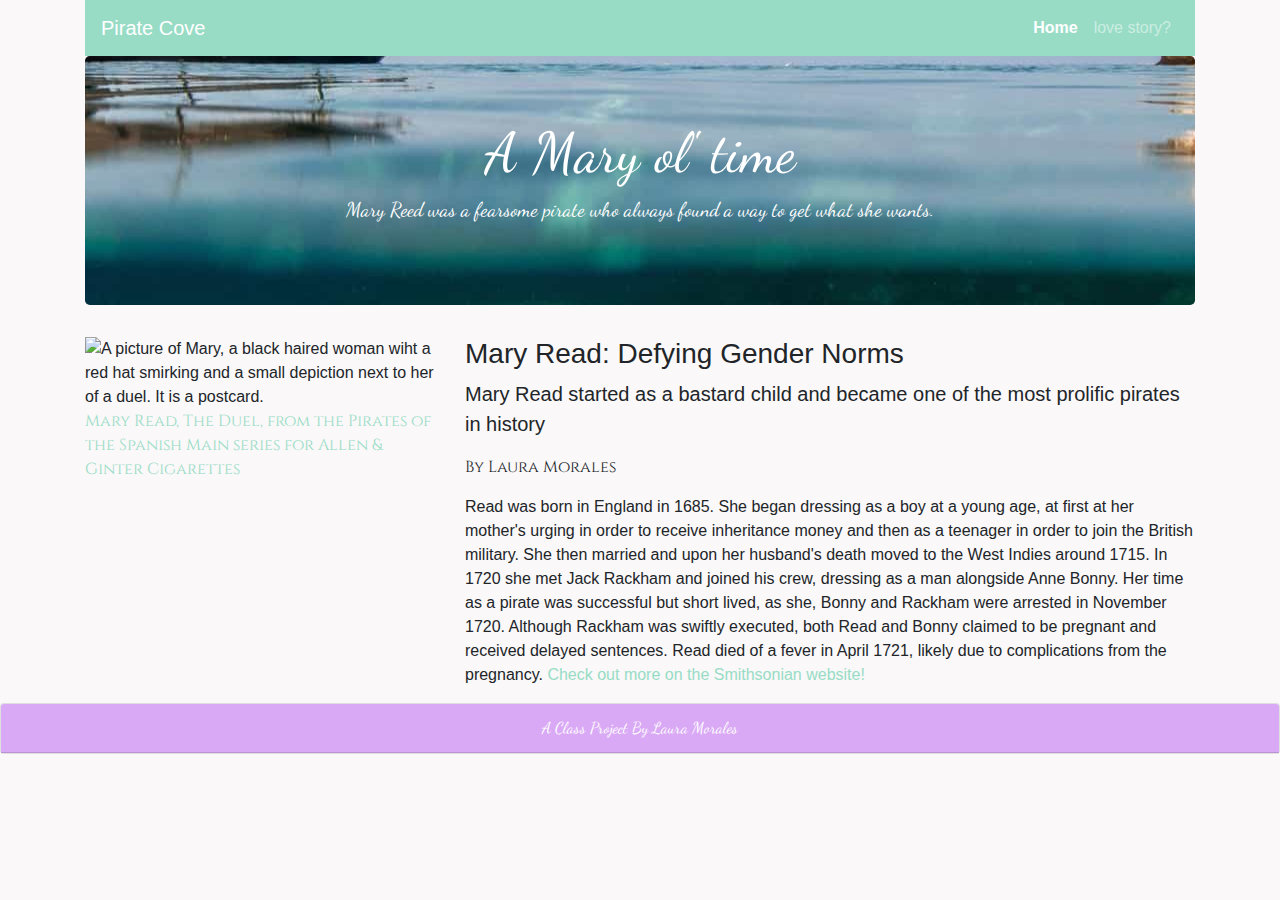
==== commit bb647a04: "fixed index errors" ====
--- a/docs/index.html
+++ b/docs/index.html
@@ -21,7 +21,7 @@
             <a class="nav-link active" href="index.html">Home</a>
           </li>
           <li class="nav-item">
-            <a class="nav-link" href="story-page.html">August 22, 1720</a>
+            <a class="nav-link" href="story-page.html">love story?</a>
           </li>
         </ul>
       </div>
